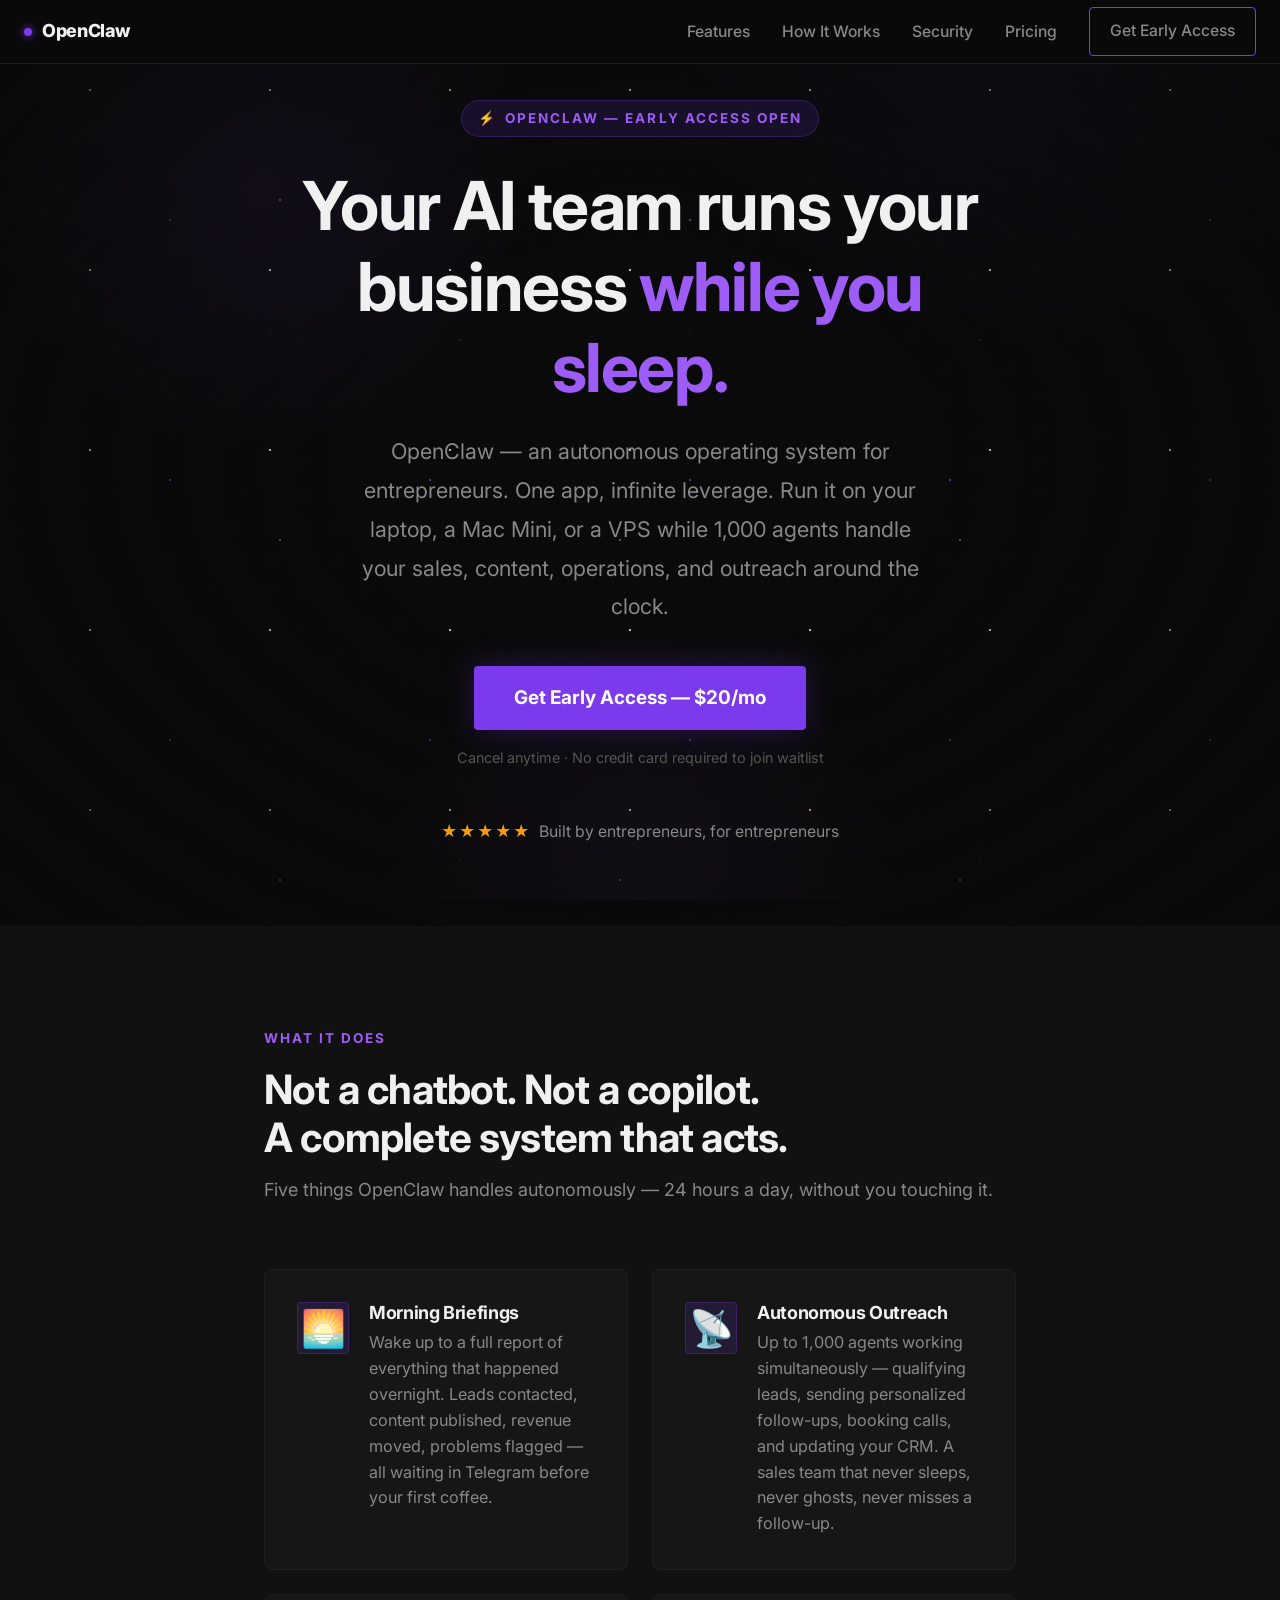
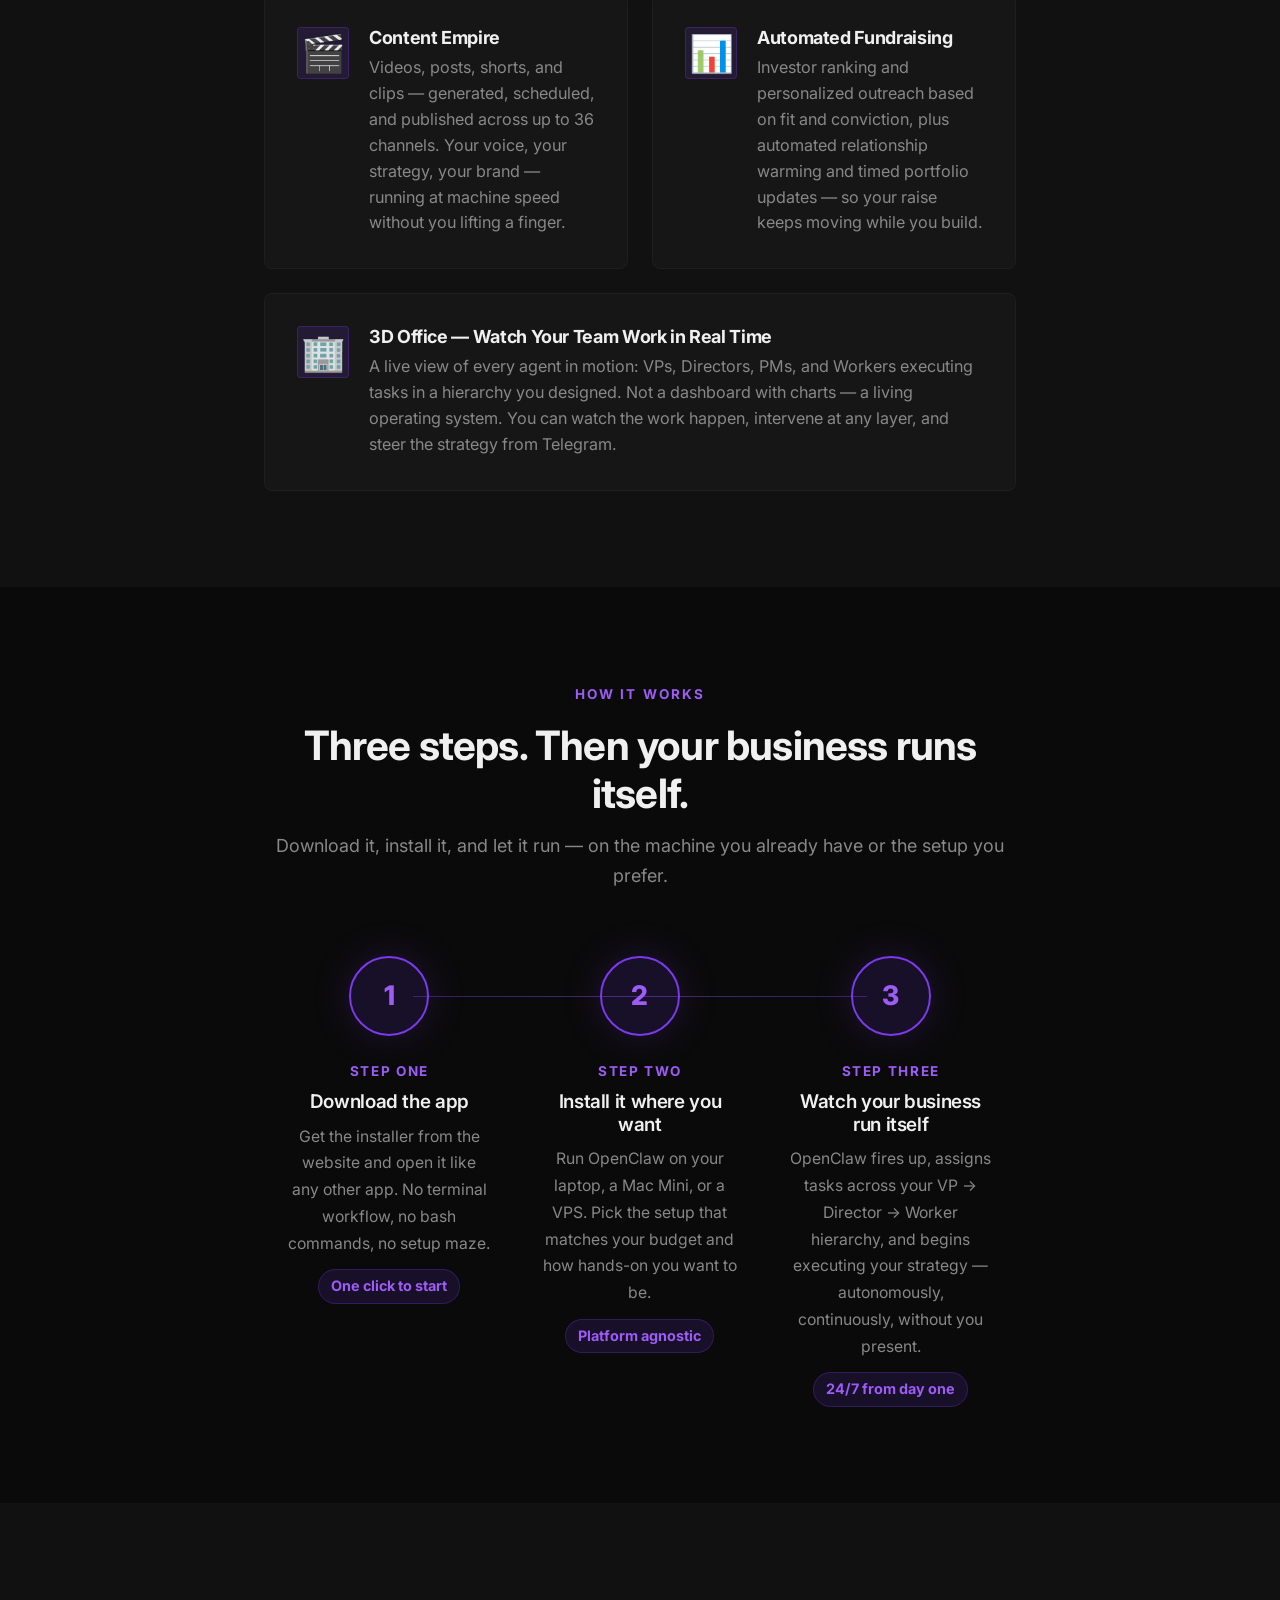
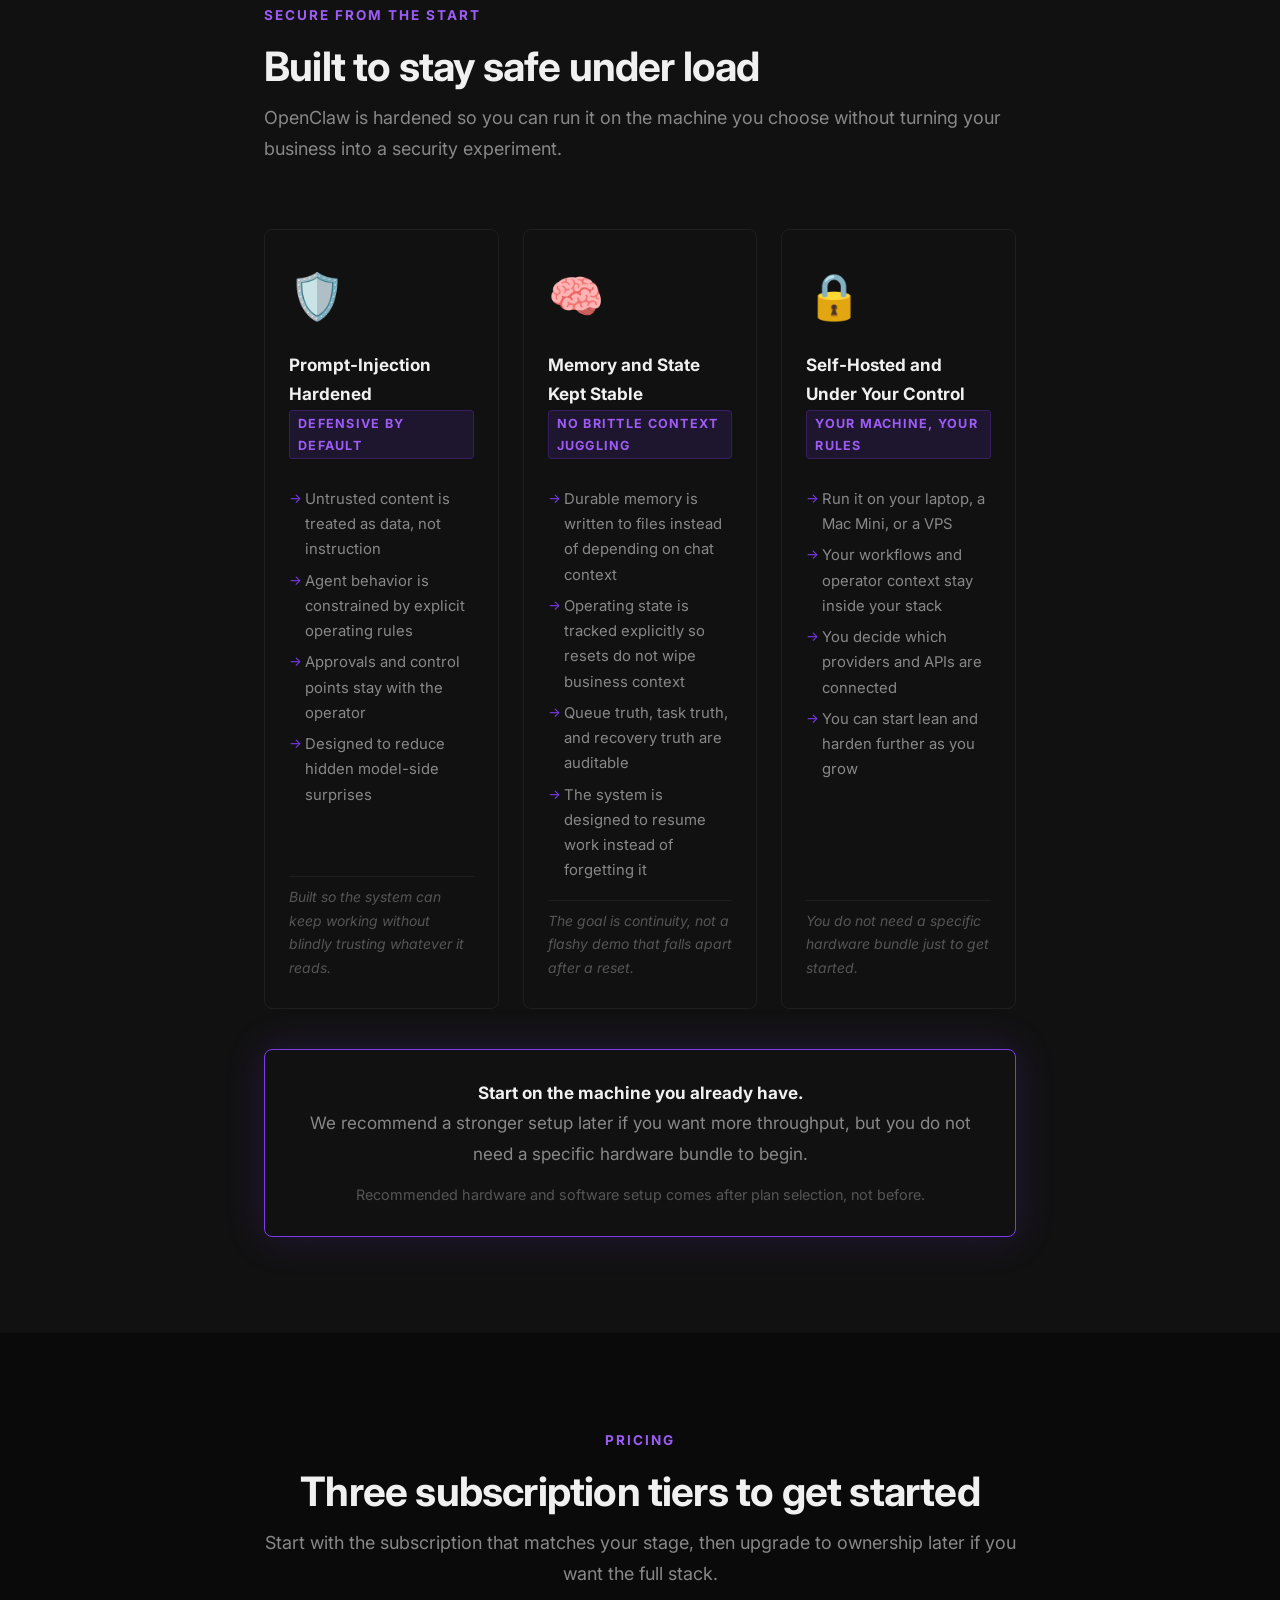
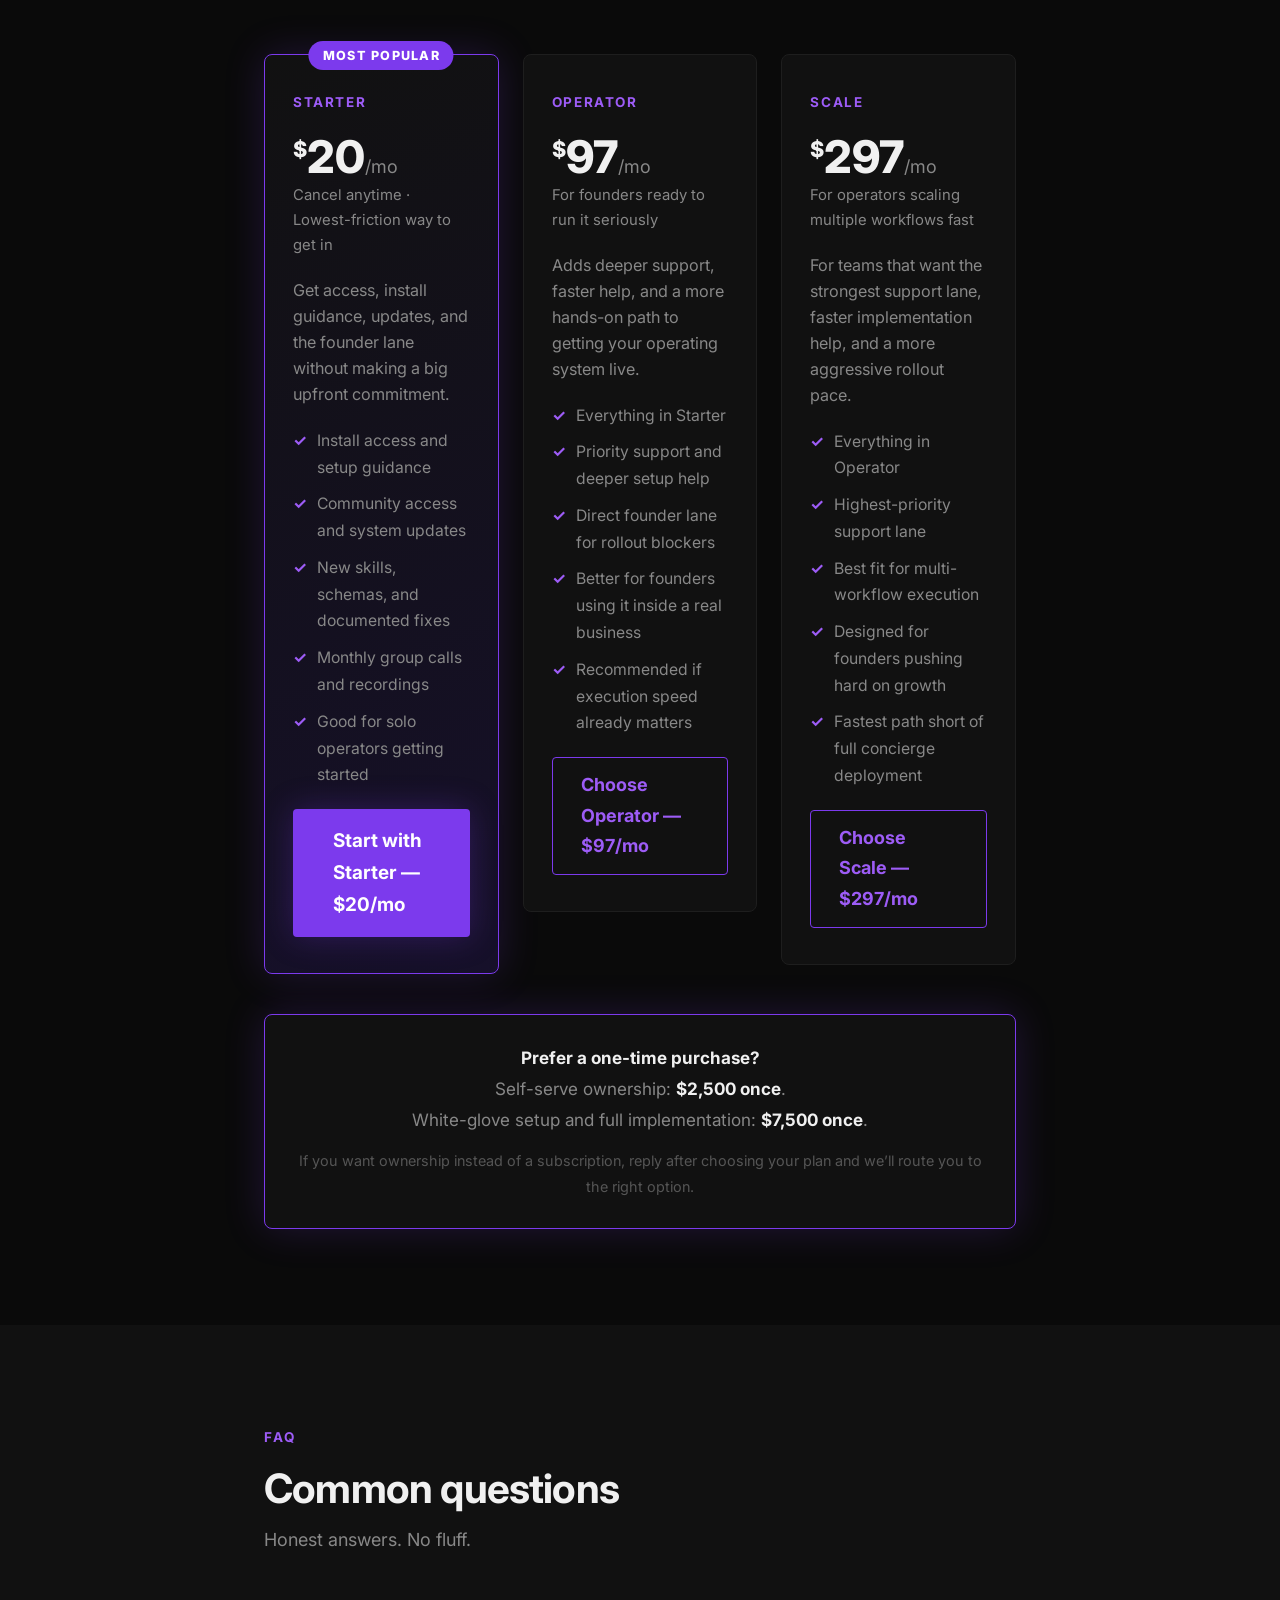
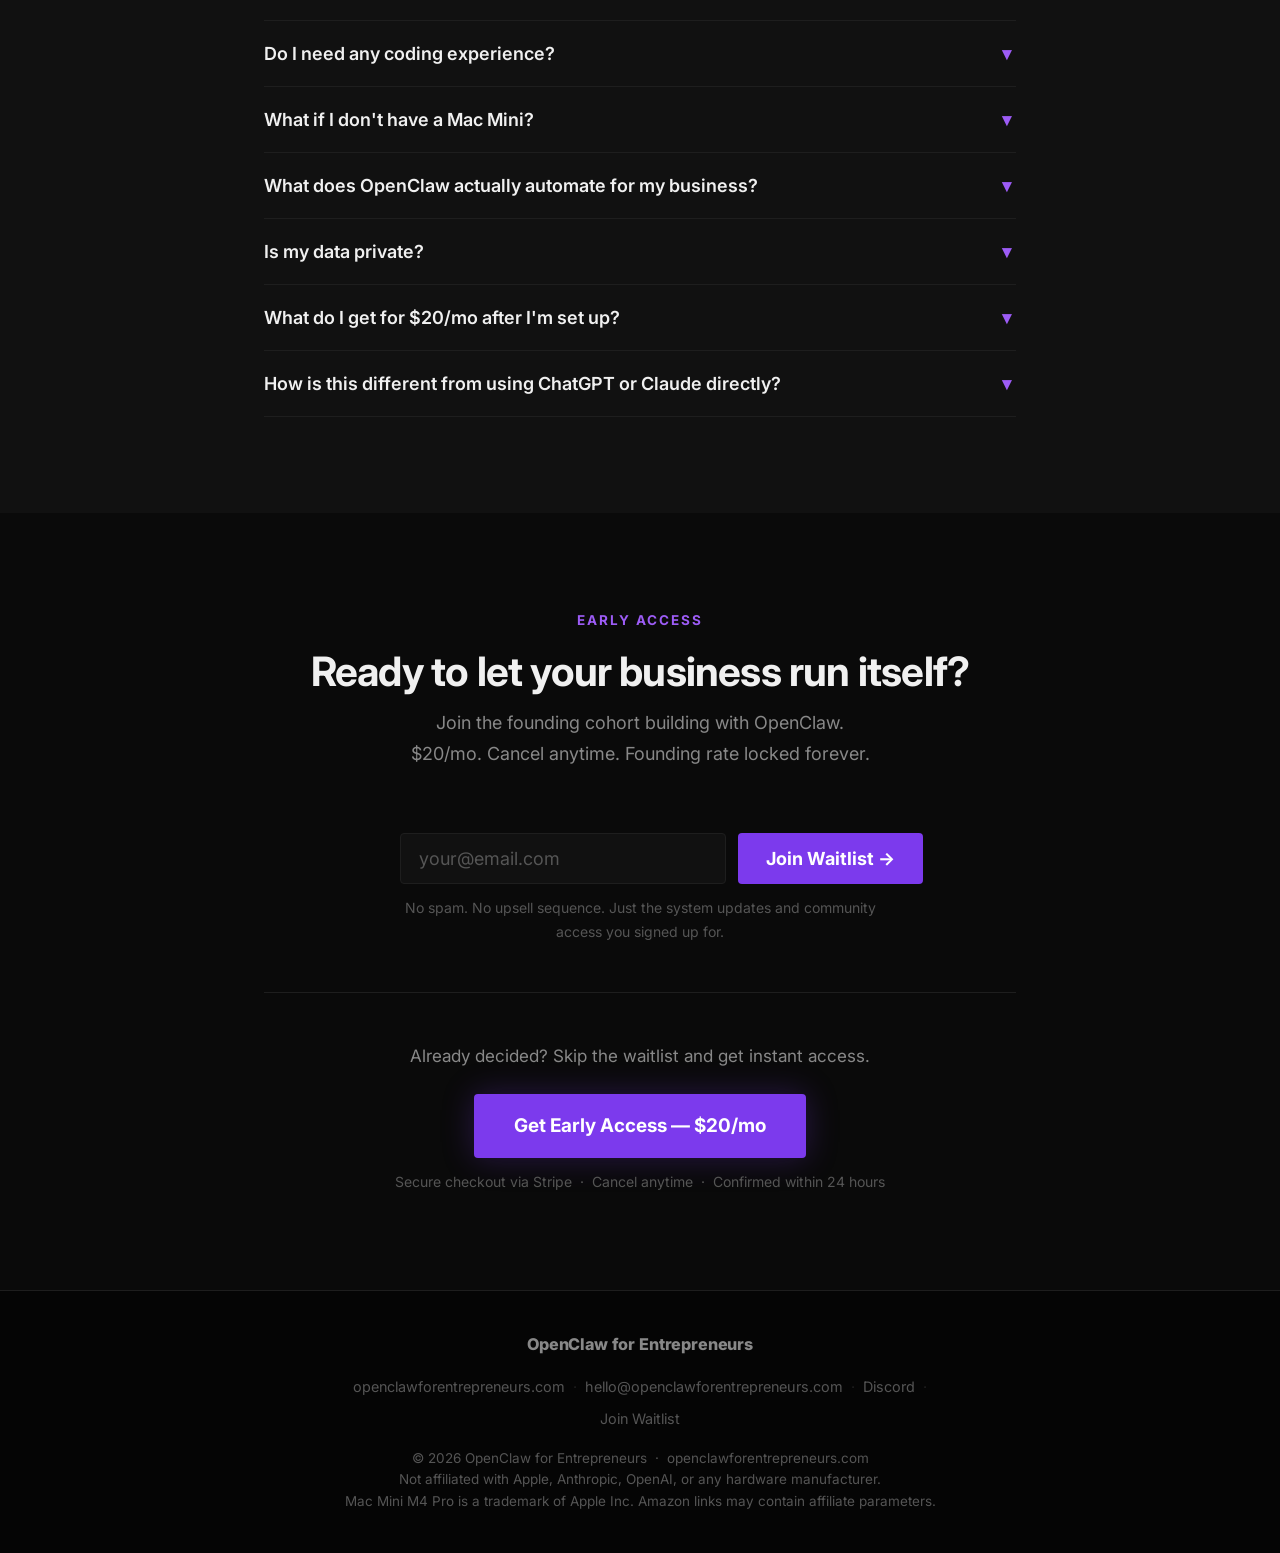
==== index.html @ 12bce3bf "BUILD: replace particle dependency with native starfield backgrounds" ====
<!DOCTYPE html>
<html lang="en">
<head>
  <meta charset="UTF-8" />
  <meta name="viewport" content="width=device-width, initial-scale=1.0" />
  <title>OpenClaw for Entrepreneurs — Your AI Team Runs Your Business While You Sleep</title>

  <!-- SEO -->
  <meta name="description" content="OpenClaw — an autonomous AI operating system for entrepreneurs. One app, infinite leverage. Run it on your laptop, a Mac Mini, or a VPS while your business keeps moving 24/7." />
  <meta name="robots" content="index, follow" />
  <link rel="canonical" href="https://openclawforentrepreneurs.com" />

  <!-- Open Graph -->
  <meta property="og:type"        content="website" />
  <meta property="og:url"         content="https://openclawforentrepreneurs.com" />
  <meta property="og:title"       content="OpenClaw for Entrepreneurs — Your AI Team Runs Your Business While You Sleep" />
  <meta property="og:description" content="OpenClaw — an autonomous AI operating system for entrepreneurs. One app, infinite leverage. Run it on your laptop, a Mac Mini, or a VPS." />
  <meta property="og:image"       content="https://openclawforentrepreneurs.com/og-image.png" />

  <!-- Twitter Card -->
  <meta name="twitter:card"        content="summary_large_image" />
  <meta name="twitter:title"       content="Your AI team runs your business while you sleep." />
  <meta name="twitter:description" content="OpenClaw. One app. 1,000 agents working for you, 24/7 on your laptop, Mac Mini, or VPS." />
  <meta name="twitter:image"       content="https://openclawforentrepreneurs.com/og-image.png" />

  <!-- Google Fonts (only external dependency) -->
  <link rel="preconnect" href="https://fonts.googleapis.com" />
  <link rel="preconnect" href="https://fonts.gstatic.com" crossorigin />
  <link href="https://fonts.googleapis.com/css2?family=Inter:wght@400;500;600;700;800&family=JetBrains+Mono:wght@400;700&display=swap" rel="stylesheet" />

  <!-- Styles -->
  <link rel="stylesheet" href="styles.css" />

  <!-- Favicon (inline SVG as data URI — no file dependency) -->
  <link rel="icon" href="data:image/svg+xml,<svg xmlns='http://www.w3.org/2000/svg' viewBox='0 0 32 32'><rect width='32' height='32' rx='6' fill='%237c3aed'/><text y='24' x='4' font-size='22'>🤖</text></svg>" />
</head>
<body>

<!-- ═══════════════════════════════════════════════════════════
     NAV
════════════════════════════════════════════════════════════ -->
<nav class="nav">
  <div class="nav__logo">
    <span class="nav__logo-dot"></span>
    OpenClaw
  </div>
  <ul class="nav__links">
    <li><a href="#what-it-does">Features</a></li>
    <li><a href="#how-it-works">How It Works</a></li>
    <li><a href="#security">Security</a></li>
    <li><a href="#pricing">Pricing</a></li>
    <li><a href="#waitlist" class="btn btn--secondary btn--sm">Get Early Access</a></li>
  </ul>
</nav>


<!-- ═══════════════════════════════════════════════════════════
     SECTION 1 — HERO
════════════════════════════════════════════════════════════ -->
<section class="hero" id="hero">
  <div class="hero__content">

    <div class="hero__eyebrow">
      <span>⚡</span>
      OpenClaw — Early Access Open
    </div>

    <h1 class="hero__headline">
      Your AI team runs your<br>
      business <span>while you sleep.</span>
    </h1>

    <p class="hero__sub">
      OpenClaw — an autonomous operating system for entrepreneurs.
      One app, infinite leverage. Run it on your laptop, a Mac Mini, or a VPS while
      1,000 agents handle your sales, content, operations, and outreach around the clock.
    </p>

    <div class="hero__cta-group">
      <a href="#waitlist" class="btn btn--primary">
        Get Early Access — $20/mo
      </a>
      <p class="hero__microcopy">Cancel anytime · No credit card required to join waitlist</p>
    </div>

    <div class="hero__social-proof">
      <span class="hero__stars">★★★★★</span>
      <span>Built by entrepreneurs, for entrepreneurs</span>
    </div>

  </div>
</section>


<!-- ═══════════════════════════════════════════════════════════
     SECTION 2 — WHAT IT DOES
════════════════════════════════════════════════════════════ -->
<section class="section section--surface" id="what-it-does">
  <div class="container">
    <span class="section__eyebrow">What It Does</span>
    <h2 class="section__headline">Not a chatbot. Not a copilot.<br>A complete system that acts.</h2>
    <p class="section__sub">Five things OpenClaw handles autonomously — 24 hours a day, without you touching it.</p>

    <div class="features__grid">

      <!-- Card 1 -->
      <div class="feature-card">
        <div class="feature-card__icon">🌅</div>
        <div class="feature-card__body">
          <h3 class="feature-card__title">Morning Briefings</h3>
          <p class="feature-card__desc">
            Wake up to a full report of everything that happened overnight.
            Leads contacted, content published, revenue moved, problems flagged —
            all waiting in Telegram before your first coffee.
          </p>
        </div>
      </div>

      <!-- Card 2 -->
      <div class="feature-card">
        <div class="feature-card__icon">📡</div>
        <div class="feature-card__body">
          <h3 class="feature-card__title">Autonomous Outreach</h3>
          <p class="feature-card__desc">
            Up to 1,000 agents working simultaneously — qualifying leads,
            sending personalized follow-ups, booking calls, and updating your CRM.
            A sales team that never sleeps, never ghosts, never misses a follow-up.
          </p>
        </div>
      </div>

      <!-- Card 3 -->
      <div class="feature-card">
        <div class="feature-card__icon">🎬</div>
        <div class="feature-card__body">
          <h3 class="feature-card__title">Content Empire</h3>
          <p class="feature-card__desc">
            Videos, posts, shorts, and clips — generated, scheduled, and published
            across up to 36 channels. Your voice, your strategy, your brand —
            running at machine speed without you lifting a finger.
          </p>
        </div>
      </div>

      <!-- Card 4 -->
      <div class="feature-card">
        <div class="feature-card__icon">📊</div>
        <div class="feature-card__body">
          <h3 class="feature-card__title">Automated Fundraising</h3>
          <p class="feature-card__desc">
            Investor ranking and personalized outreach based on fit and conviction,
            plus automated relationship warming and timed portfolio updates — so
            your raise keeps moving while you build.
          </p>
        </div>
      </div>

      <!-- Card 5 — wide -->
      <div class="feature-card feature-card--wide">
        <div class="feature-card__icon">🏢</div>
        <div class="feature-card__body">
          <h3 class="feature-card__title">3D Office — Watch Your Team Work in Real Time</h3>
          <p class="feature-card__desc">
            A live view of every agent in motion: VPs, Directors, PMs, and Workers executing tasks
            in a hierarchy you designed. Not a dashboard with charts — a living operating system.
            You can watch the work happen, intervene at any layer, and steer the strategy from Telegram.
          </p>
        </div>
      </div>

    </div>
  </div>
</section>


<!-- ═══════════════════════════════════════════════════════════
     SECTION 3 — HOW IT WORKS
════════════════════════════════════════════════════════════ -->
<section class="section" id="how-it-works">
  <div class="container">
    <span class="section__eyebrow text-center" style="display:block">How It Works</span>
    <h2 class="section__headline text-center">Three steps. Then your business runs itself.</h2>
    <p class="section__sub text-center">Download it, install it, and let it run — on the machine you already have or the setup you prefer.</p>

    <div class="steps">

      <div class="step">
        <div class="step__number">1</div>
        <div class="step__label">Step One</div>
        <h3 class="step__title">Download the app</h3>
        <p class="step__desc">
          Get the installer from the website and open it like any other app.
          No terminal workflow, no bash commands, no setup maze.
        </p>
        <span class="step__price-tag">One click to start</span>
      </div>

      <div class="step">
        <div class="step__number">2</div>
        <div class="step__label">Step Two</div>
        <h3 class="step__title">Install it where you want</h3>
        <p class="step__desc">
          Run OpenClaw on your laptop, a Mac Mini, or a VPS.
          Pick the setup that matches your budget and how hands-on you want to be.
        </p>
        <span class="step__price-tag">Platform agnostic</span>
      </div>

      <div class="step">
        <div class="step__number">3</div>
        <div class="step__label">Step Three</div>
        <h3 class="step__title">Watch your business run itself</h3>
        <p class="step__desc">
          OpenClaw fires up, assigns tasks across your VP → Director → Worker
          hierarchy, and begins executing your strategy — autonomously, continuously,
          without you present.
        </p>
        <span class="step__price-tag">24/7 from day one</span>
      </div>

    </div>
  </div>
</section>


<!-- ═══════════════════════════════════════════════════════════
     SECTION 4 — SECURITY
════════════════════════════════════════════════════════════ -->
<section class="section section--surface" id="security">
  <div class="container">
    <span class="section__eyebrow">Secure from the Start</span>
    <h2 class="section__headline">Built to stay safe under load</h2>
    <p class="section__sub">
      OpenClaw is hardened so you can run it on the machine you choose without turning your business into a security experiment.
    </p>

    <div class="hardware__grid">

      <div class="hardware-card">
        <div class="hardware-card__icon">🛡️</div>
        <div>
          <div class="hardware-card__name">Prompt-Injection Hardened</div>
          <div class="hardware-card__badge">Defensive by default</div>
        </div>
        <ul class="hardware-card__specs">
          <li>Untrusted content is treated as data, not instruction</li>
          <li>Agent behavior is constrained by explicit operating rules</li>
          <li>Approvals and control points stay with the operator</li>
          <li>Designed to reduce hidden model-side surprises</li>
        </ul>
        <p class="hardware-card__note">
          Built so the system can keep working without blindly trusting whatever it reads.
        </p>
      </div>

      <div class="hardware-card">
        <div class="hardware-card__icon">🧠</div>
        <div>
          <div class="hardware-card__name">Memory and State Kept Stable</div>
          <div class="hardware-card__badge">No brittle context juggling</div>
        </div>
        <ul class="hardware-card__specs">
          <li>Durable memory is written to files instead of depending on chat context</li>
          <li>Operating state is tracked explicitly so resets do not wipe business context</li>
          <li>Queue truth, task truth, and recovery truth are auditable</li>
          <li>The system is designed to resume work instead of forgetting it</li>
        </ul>
        <p class="hardware-card__note">
          The goal is continuity, not a flashy demo that falls apart after a reset.
        </p>
      </div>

      <div class="hardware-card">
        <div class="hardware-card__icon">🔒</div>
        <div>
          <div class="hardware-card__name">Self-Hosted and Under Your Control</div>
          <div class="hardware-card__badge">Your machine, your rules</div>
        </div>
        <ul class="hardware-card__specs">
          <li>Run it on your laptop, a Mac Mini, or a VPS</li>
          <li>Your workflows and operator context stay inside your stack</li>
          <li>You decide which providers and APIs are connected</li>
          <li>You can start lean and harden further as you grow</li>
        </ul>
        <p class="hardware-card__note">
          You do not need a specific hardware bundle just to get started.
        </p>
      </div>

    </div>

    <div class="callout-box">
      <p>
        <strong>Start on the machine you already have.</strong><br>
        We recommend a stronger setup later if you want more throughput, but you do not need a specific hardware bundle to begin.
      </p>
      <p class="note">Recommended hardware and software setup comes after plan selection, not before.</p>
    </div>

  </div>
</section>


<!-- ═══════════════════════════════════════════════════════════
     SECTION 5 — PRICING
════════════════════════════════════════════════════════════ -->
<section class="section" id="pricing">
  <div class="container">
    <span class="section__eyebrow text-center" style="display:block">Pricing</span>
    <h2 class="section__headline text-center">Three subscription tiers to get started</h2>
    <p class="section__sub text-center">
      Start with the subscription that matches your stage, then upgrade to ownership later if you want the full stack.
    </p>

    <div class="pricing__grid">

      <!-- Tier 1: Starter -->
      <div class="pricing-card pricing-card--featured">
        <div class="pricing-card__badge">Most Popular</div>
        <div class="pricing-card__tier">Starter</div>
        <div class="pricing-card__price-block">
          <div class="pricing-card__price"><sup>$</sup>20<span style="font-size:1rem;font-weight:400;color:var(--muted)">/mo</span></div>
          <p class="pricing-card__price-note">Cancel anytime · Lowest-friction way to get in</p>
        </div>
        <p class="pricing-card__desc">
          Get access, install guidance, updates, and the founder lane without making a big upfront commitment.
        </p>
        <ul class="pricing-card__features">
          <li>Install access and setup guidance</li>
          <li>Community access and system updates</li>
          <li>New skills, schemas, and documented fixes</li>
          <li>Monthly group calls and recordings</li>
          <li>Good for solo operators getting started</li>
        </ul>
        <a href="setup.html?plan=early-adopter" class="btn btn--primary">Start with Starter — $20/mo</a>
      </div>

      <!-- Tier 2: Operator -->
      <div class="pricing-card">
        <div class="pricing-card__tier">Operator</div>
        <div class="pricing-card__price-block">
          <div class="pricing-card__price"><sup>$</sup>97<span style="font-size:1rem;font-weight:400;color:var(--muted)">/mo</span></div>
          <p class="pricing-card__price-note">For founders ready to run it seriously</p>
        </div>
        <p class="pricing-card__desc">
          Adds deeper support, faster help, and a more hands-on path to getting your operating system live.
        </p>
        <ul class="pricing-card__features">
          <li>Everything in Starter</li>
          <li>Priority support and deeper setup help</li>
          <li>Direct founder lane for rollout blockers</li>
          <li>Better for founders using it inside a real business</li>
          <li>Recommended if execution speed already matters</li>
        </ul>
        <a href="setup.html?plan=operator" class="btn btn--secondary">Choose Operator — $97/mo</a>
      </div>

      <!-- Tier 3: Scale -->
      <div class="pricing-card">
        <div class="pricing-card__tier">Scale</div>
        <div class="pricing-card__price-block">
          <div class="pricing-card__price"><sup>$</sup>297<span style="font-size:1rem;font-weight:400;color:var(--muted)">/mo</span></div>
          <p class="pricing-card__price-note">For operators scaling multiple workflows fast</p>
        </div>
        <p class="pricing-card__desc">
          For teams that want the strongest support lane, faster implementation help, and a more aggressive rollout pace.
        </p>
        <ul class="pricing-card__features">
          <li>Everything in Operator</li>
          <li>Highest-priority support lane</li>
          <li>Best fit for multi-workflow execution</li>
          <li>Designed for founders pushing hard on growth</li>
          <li>Fastest path short of full concierge deployment</li>
        </ul>
        <a href="setup.html?plan=scale" class="btn btn--secondary">Choose Scale — $297/mo</a>
      </div>

    </div>

    <div class="callout-box" style="margin-top:40px;">
      <p>
        <strong>Prefer a one-time purchase?</strong><br>
        Self-serve ownership: <strong>$2,500 once</strong>.<br>
        White-glove setup and full implementation: <strong>$7,500 once</strong>.
      </p>
      <p class="note">If you want ownership instead of a subscription, reply after choosing your plan and we’ll route you to the right option.</p>
    </div>

  </div>
</section>


<!-- ═══════════════════════════════════════════════════════════
     SECTION 6 — FAQ
════════════════════════════════════════════════════════════ -->
<section class="section section--surface" id="faq">
  <div class="container">
    <span class="section__eyebrow">FAQ</span>
    <h2 class="section__headline">Common questions</h2>
    <p class="section__sub">Honest answers. No fluff.</p>

    <div class="faq__list">

      <div class="faq__item">
        <button class="faq__question" aria-expanded="false">
          Do I need any coding experience?
          <span class="faq__chevron">▾</span>
        </button>
        <div class="faq__answer" role="region">
          <div class="faq__answer-inner">
            No. If you can install an app and follow a guided setup, you can run OpenClaw.
            Most operators can get it live without a heavy technical workflow.
          </div>
        </div>
      </div>

      <div class="faq__item">
        <button class="faq__question" aria-expanded="false">
          What if I don't have a Mac Mini?
          <span class="faq__chevron">▾</span>
        </button>
        <div class="faq__answer" role="region">
          <div class="faq__answer-inner">
            You do not need a Mac Mini to get started. OpenClaw can run on your laptop,
            on a Mac Mini, or on a VPS depending on the setup you want. If you want higher
            throughput later, we’ll recommend the right setup after you pick your plan.
          </div>
        </div>
      </div>

      <div class="faq__item">
        <button class="faq__question" aria-expanded="false">
          What does OpenClaw actually automate for my business?
          <span class="faq__chevron">▾</span>
        </button>
        <div class="faq__answer" role="region">
          <div class="faq__answer-inner">
            Out of the box: lead qualification, follow-up sequences, content publishing, social media,
            investor outreach, and operations monitoring. The system is built on skills — modular files
            that define what OpenClaw does. You can add, remove, or customize skills for your specific
            business without touching the core framework.
          </div>
        </div>
      </div>

      <div class="faq__item">
        <button class="faq__question" aria-expanded="false">
          Is my data private?
          <span class="faq__chevron">▾</span>
        </button>
        <div class="faq__answer" role="region">
          <div class="faq__answer-inner">
            Yes. Everything runs locally on your hardware. Your leads, your content, your strategy —
            none of it touches a third-party server (except the API calls you explicitly configure,
            like Claude or OpenAI). The database, the workspace, the models — all on your machine.
            You own the compute. You own the data.
          </div>
        </div>
      </div>

      <div class="faq__item">
        <button class="faq__question" aria-expanded="false">
          What do I get for $20/mo after I'm set up?
          <span class="faq__chevron">▾</span>
        </button>
        <div class="faq__answer" role="region">
          <div class="faq__answer-inner">
            Ongoing membership includes: Discord access, monthly system updates (new skills, schema
            changes, documented fixes), and monthly group calls. You can cancel at any time. The system
            you've already set up continues to run — the membership covers community and updates,
            not the software itself.
          </div>
        </div>
      </div>

      <div class="faq__item">
        <button class="faq__question" aria-expanded="false">
          How is this different from using ChatGPT or Claude directly?
          <span class="faq__chevron">▾</span>
        </button>
        <div class="faq__answer" role="region">
          <div class="faq__answer-inner">
            ChatGPT and Claude are reactive — you prompt them, they answer. OpenClaw is proactive —
            it wakes up on its own, assigns tasks across a VP → Director → Worker hierarchy,
            executes autonomously, and reports back to you. It knows your business, remembers
            everything in files, and acts without you present. It's the difference between a
            consultant you call and an operator you employ.
          </div>
        </div>
      </div>

    </div>
  </div>
</section>


<!-- ═══════════════════════════════════════════════════════════
     SECTION 7 — WAITLIST FORM
════════════════════════════════════════════════════════════ -->
<section class="section" id="waitlist">
  <div class="container">
    <span class="section__eyebrow text-center" style="display:block">Early Access</span>
    <h2 class="section__headline text-center">Ready to let your business run itself?</h2>
    <p class="section__sub text-center">
      Join the founding cohort building with OpenClaw.<br>
      $20/mo. Cancel anytime. Founding rate locked forever.
    </p>

    <div class="waitlist__form-wrap">
      <!--
        DEPLOYMENT NOTE:
        Replace the Formspree action URL below with your own endpoint.
        1. Go to https://formspree.io → create free account → new form
        2. Copy your form endpoint (e.g. https://formspree.io/f/xyzabcde)
        3. Replace "YOUR_FORMSPREE_ID" with your actual form ID

        Alternative: replace the action with a Netlify Forms, Basin, or
        any other form backend. The form will POST name + email as JSON.
      -->
      <form
        class="waitlist__form"
        id="waitlist-form"
        action="https://formspree.io/f/YOUR_FORMSPREE_ID"
        method="POST"
      >
        <input type="hidden" name="_subject" value="New Waitlist Signup — OpenClaw for Entrepreneurs" />
        <input type="hidden" name="_next" value="https://openclawforentrepreneurs.com/#waitlist" />

        <div class="waitlist__input-row">
          <input
            class="waitlist__input"
            type="email"
            name="email"
            placeholder="your@email.com"
            required
            autocomplete="email"
          />
          <button class="waitlist__btn" type="submit">Join Waitlist →</button>
        </div>

        <p class="waitlist__microcopy">
          No spam. No upsell sequence. Just the system updates and community access you signed up for.
        </p>
      </form>

      <div class="waitlist__success" id="waitlist-success">
        ✓ &nbsp; You're on the list. Check your inbox within 24 hours.
      </div>
    </div>

    <!-- Already decided? Direct CTA -->
    <div style="margin-top:48px; text-align:center; border-top:1px solid var(--border); padding-top:48px;">
      <p style="color:var(--muted); margin-bottom:24px; font-size:0.95rem;">
        Already decided? Skip the waitlist and get instant access.
      </p>
      <a
        href="https://buy.stripe.com/PLACEHOLDER_STRIPE_LINK"
        class="btn btn--primary"
        id="checkout"
        target="_blank"
        rel="noopener"
      >
        Get Early Access — $20/mo
      </a>
      <p style="margin-top:12px; font-size:0.78rem; color:var(--muted-2);">
        Secure checkout via Stripe &nbsp;·&nbsp; Cancel anytime &nbsp;·&nbsp; Confirmed within 24 hours
      </p>
    </div>

  </div>
</section>


<!-- ═══════════════════════════════════════════════════════════
     FOOTER
════════════════════════════════════════════════════════════ -->
<footer class="footer">
  <div class="footer__inner">

    <div class="footer__logo">OpenClaw for Entrepreneurs</div>

    <div class="footer__links">
      <a href="https://openclawforentrepreneurs.com">openclawforentrepreneurs.com</a>
      <span class="footer__sep">·</span>
      <a href="mailto:hello@openclawforentrepreneurs.com">hello@openclawforentrepreneurs.com</a>
      <span class="footer__sep">·</span>
      <a href="DISCORD_INVITE_LINK_PLACEHOLDER" target="_blank" rel="noopener">Discord</a>
      <span class="footer__sep">·</span>
      <a href="#waitlist">Join Waitlist</a>
    </div>

    <p class="footer__legal">
      © 2026 OpenClaw for Entrepreneurs &nbsp;·&nbsp; openclawforentrepreneurs.com<br>
      Not affiliated with Apple, Anthropic, OpenAI, or any hardware manufacturer.<br>
      Mac Mini M4 Pro is a trademark of Apple Inc. Amazon links may contain affiliate parameters.
    </p>

  </div>
</footer>


<!-- ═══════════════════════════════════════════════════════════
     BACKGROUND STARFIELD — no external JS dependency, no visible rings
════════════════════════════════════════════════════════════ -->
<style>
  .bg-starfield,
  .bg-starfield::before,
  .bg-starfield::after {
    position: fixed;
    inset: 0;
    pointer-events: none;
    content: '';
  }
  .bg-starfield {
    z-index: -3;
    background:
      radial-gradient(circle at 20% 20%, rgba(124,58,237,0.10), transparent 22%),
      radial-gradient(circle at 80% 0%, rgba(79,70,229,0.08), transparent 26%),
      radial-gradient(circle at 50% 100%, rgba(168,85,247,0.08), transparent 24%),
      #0a0a0a;
  }
  .bg-starfield::before {
    z-index: -2;
    opacity: 0.9;
    background-image:
      radial-gradient(circle, rgba(255,255,255,0.82) 0.8px, transparent 1.2px),
      radial-gradient(circle, rgba(168,85,247,0.55) 0.7px, transparent 1.1px),
      radial-gradient(circle, rgba(255,255,255,0.45) 0.6px, transparent 1px);
    background-size: 180px 180px, 260px 260px, 340px 340px;
    background-position: 0 0, 40px 90px, 110px 30px;
  }
  .bg-starfield::after {
    z-index: -1;
    opacity: 0.35;
    background-image:
      radial-gradient(circle, rgba(124,58,237,0.4) 0.9px, transparent 1.4px),
      radial-gradient(circle, rgba(255,255,255,0.2) 0.7px, transparent 1.1px);
    background-size: 420px 420px, 520px 520px;
    background-position: 60px 120px, 200px 80px;
  }
</style>
<div class="bg-starfield" aria-hidden="true"></div>


<!-- ═══════════════════════════════════════════════════════════
     JAVASCRIPT — FAQ accordion + waitlist form handler
     (Vanilla JS, no libraries, no external scripts)
════════════════════════════════════════════════════════════ -->
<script>
(function () {
  'use strict';

  /* ── FAQ Accordion ─────────────────────────────────────── */
  const faqItems = document.querySelectorAll('.faq__item');

  faqItems.forEach(function (item) {
    const btn = item.querySelector('.faq__question');
    btn.addEventListener('click', function () {
      const isOpen = item.classList.contains('faq__item--open');

      // Close all
      faqItems.forEach(function (i) {
        i.classList.remove('faq__item--open');
        i.querySelector('.faq__question').setAttribute('aria-expanded', 'false');
      });

      // Toggle current
      if (!isOpen) {
        item.classList.add('faq__item--open');
        btn.setAttribute('aria-expanded', 'true');
      }
    });
  });

  /* ── Waitlist Form — Formspree AJAX submission ─────────── */
  const form    = document.getElementById('waitlist-form');
  const success = document.getElementById('waitlist-success');

  if (form) {
    form.addEventListener('submit', async function (e) {
      e.preventDefault();

      const data     = new FormData(form);
      const endpoint = form.getAttribute('action');

      // Bail gracefully if Formspree ID not yet replaced
      if (endpoint.includes('YOUR_FORMSPREE_ID')) {
        // Fallback: save to localStorage so no lead is lost during dev
        const email = data.get('email');
        try {
          const list = JSON.parse(localStorage.getItem('oc_waitlist') || '[]');
          list.push({ email: email, ts: new Date().toISOString() });
          localStorage.setItem('oc_waitlist', JSON.stringify(list));
        } catch (err) { /* ignore storage errors */ }
        form.style.display = 'none';
        success.style.display = 'block';
        return;
      }

      const btn = form.querySelector('.waitlist__btn');
      btn.textContent = 'Joining…';
      btn.disabled    = true;

      try {
        const res = await fetch(endpoint, {
          method:  'POST',
          body:    data,
          headers: { Accept: 'application/json' }
        });

        if (res.ok) {
          form.style.display    = 'none';
          success.style.display = 'block';
        } else {
          btn.textContent = 'Try Again';
          btn.disabled    = false;
        }
      } catch (err) {
        btn.textContent = 'Try Again';
        btn.disabled    = false;
      }
    });
  }

  /* ── Smooth scroll for browsers that need a nudge ──────── */
  document.querySelectorAll('a[href^="#"]').forEach(function (anchor) {
    anchor.addEventListener('click', function (e) {
      const target = document.querySelector(this.getAttribute('href'));
      if (target) {
        e.preventDefault();
        target.scrollIntoView({ behavior: 'smooth', block: 'start' });
      }
    });
  });

  /* ── Nav active state on scroll ─────────────────────────── */
  const sections  = document.querySelectorAll('section[id]');
  const navLinks  = document.querySelectorAll('.nav__links a[href^="#"]');
  const nav       = document.querySelector('.nav');

  function onScroll() {
    // Add shadow to nav on scroll
    if (window.scrollY > 32) {
      nav.style.boxShadow = '0 1px 0 0 #1e1e1e, 0 8px 32px rgba(0,0,0,0.5)';
    } else {
      nav.style.boxShadow = 'none';
    }

    // Highlight active section link
    let current = '';
    sections.forEach(function (section) {
      if (window.scrollY >= section.offsetTop - 120) {
        current = section.getAttribute('id');
      }
    });

    navLinks.forEach(function (link) {
      link.style.color = '';
      if (link.getAttribute('href') === '#' + current) {
        link.style.color = '#f0f0f0';
      }
    });
  }

  window.addEventListener('scroll', onScroll, { passive: true });
  onScroll(); // run once on load

})();
</script>

</body>
</html>
---- styles.css ----
/* ============================================================
   OpenClaw for Entrepreneurs — Landing Page Stylesheet
   Site: openclawforentrepreneurs.com
   Theme: Dark (#0a0a0a), Violet accent (#7c3aed)
   Last updated: 2026-03-24
   ============================================================ */

/* ─── RESET & BASE ─────────────────────────────────────────── */
*, *::before, *::after {
  box-sizing: border-box;
  margin: 0;
  padding: 0;
}

:root {
  --bg:           #0a0a0a;
  --surface:      #111111;
  --surface-2:    #161616;
  --border:       #1e1e1e;
  --border-glow:  #7c3aed44;
  --text:         #f0f0f0;
  --muted:        #888888;
  --muted-2:      #555555;
  --accent:       #7c3aed;
  --accent-light: #9d5cf6;
  --accent-dim:   #7c3aed22;
  --accent-glow:  0 0 40px #7c3aed33;
  --green:        #22c55e;
  --radius-sm:    4px;
  --radius-md:    8px;
  --radius-lg:    16px;
  --max-w:        800px;
  --section-pad:  96px;
}

html {
  scroll-behavior: smooth;
  font-size: 18px;
}

body {
  background-color: var(--bg);
  color: var(--text);
  font-family: 'Inter', -apple-system, BlinkMacSystemFont, 'Segoe UI', sans-serif;
  line-height: 1.7;
  -webkit-font-smoothing: antialiased;
  overflow-x: hidden;
}

/* ─── TYPOGRAPHY ────────────────────────────────────────────── */
h1, h2, h3, h4 {
  font-family: 'Inter', sans-serif;
  font-weight: 700;
  line-height: 1.2;
  letter-spacing: -0.02em;
}

h1 { font-size: clamp(2.2rem, 6vw, 3.75rem); }
h2 { font-size: clamp(1.6rem, 4vw, 2.25rem); }
h3 { font-size: 1.125rem; font-weight: 600; }
p  { color: var(--muted); }

a {
  color: var(--accent-light);
  text-decoration: none;
  transition: color 0.2s;
}
a:hover { color: var(--text); }

code, pre {
  font-family: 'JetBrains Mono', 'Fira Code', 'Courier New', monospace;
  font-size: 0.875rem;
}

/* ─── LAYOUT HELPERS ────────────────────────────────────────── */
.container {
  max-width: var(--max-w);
  margin: 0 auto;
  padding: 0 24px;
}

.section {
  padding: var(--section-pad) 0;
}

.section--surface {
  background-color: var(--surface);
}

.section__eyebrow {
  display: inline-block;
  font-size: 0.75rem;
  font-weight: 700;
  letter-spacing: 0.15em;
  text-transform: uppercase;
  color: var(--accent-light);
  margin-bottom: 16px;
}

.section__headline {
  margin-bottom: 12px;
  color: var(--text);
}

.section__sub {
  font-size: 1rem;
  color: var(--muted);
  margin-bottom: 64px;
}

.text-center { text-align: center; }

/* ─── BUTTONS ───────────────────────────────────────────────── */
.btn {
  display: inline-flex;
  align-items: center;
  gap: 8px;
  font-family: inherit;
  font-size: 1rem;
  font-weight: 700;
  border: none;
  border-radius: var(--radius-sm);
  cursor: pointer;
  transition: all 0.2s ease;
  text-decoration: none;
}

.btn--primary {
  background: var(--accent);
  color: #fff;
  padding: 16px 40px;
  font-size: 1.05rem;
  box-shadow: 0 0 32px #7c3aed44;
}
.btn--primary:hover {
  background: var(--accent-light);
  color: #fff;
  transform: scale(1.02) translateY(-1px);
  box-shadow: 0 0 48px #7c3aed66;
}

.btn--secondary {
  background: transparent;
  color: var(--accent-light);
  border: 1px solid var(--accent);
  padding: 12px 28px;
}
.btn--secondary:hover {
  background: var(--accent-dim);
  color: var(--text);
  border-color: var(--accent-light);
}

.btn--sm {
  padding: 10px 20px;
  font-size: 0.875rem;
}

/* ─── NAV ───────────────────────────────────────────────────── */
.nav {
  position: fixed;
  top: 0;
  left: 0;
  right: 0;
  z-index: 100;
  padding: 0 24px;
  height: 64px;
  display: flex;
  align-items: center;
  justify-content: space-between;
  background: rgba(10, 10, 10, 0.85);
  backdrop-filter: blur(12px);
  -webkit-backdrop-filter: blur(12px);
  border-bottom: 1px solid var(--border);
}

.nav__logo {
  font-weight: 800;
  font-size: 1rem;
  color: var(--text);
  letter-spacing: -0.02em;
  display: flex;
  align-items: center;
  gap: 10px;
}

.nav__logo-dot {
  width: 8px;
  height: 8px;
  border-radius: 50%;
  background: var(--accent);
  box-shadow: 0 0 8px var(--accent);
  animation: pulse-dot 2s ease-in-out infinite;
}

@keyframes pulse-dot {
  0%, 100% { opacity: 1; box-shadow: 0 0 8px var(--accent); }
  50%       { opacity: 0.6; box-shadow: 0 0 16px var(--accent); }
}

.nav__links {
  display: flex;
  align-items: center;
  gap: 32px;
  list-style: none;
}

.nav__links a {
  font-size: 0.875rem;
  font-weight: 500;
  color: var(--muted);
  transition: color 0.2s;
}
.nav__links a:hover { color: var(--text); }

/* ─── HERO ──────────────────────────────────────────────────── */
.hero {
  position: relative;
  min-height: 100vh;
  display: flex;
  align-items: center;
  justify-content: center;
  text-align: center;
  padding: 100px 24px 80px;
  overflow: hidden;
}

/* Dot-grid background — CSS only, no JS */
.hero::before {
  content: '';
  position: absolute;
  inset: 0;
  background-image: radial-gradient(circle, #7c3aed18 1px, transparent 1px);
  background-size: 32px 32px;
  z-index: 0;
  animation: grid-drift 40s linear infinite;
}

@keyframes grid-drift {
  0%   { background-position: 0 0; }
  100% { background-position: 32px 32px; }
}

/* Radial fade over the grid so edges dissolve */
.hero::after {
  content: '';
  position: absolute;
  inset: 0;
  background: radial-gradient(ellipse 80% 80% at 50% 50%, transparent 30%, var(--bg) 100%);
  z-index: 1;
}

.hero__content {
  position: relative;
  z-index: 2;
  max-width: 720px;
  margin: 0 auto;
}

.hero__eyebrow {
  display: inline-flex;
  align-items: center;
  gap: 8px;
  font-size: 0.75rem;
  font-weight: 700;
  letter-spacing: 0.15em;
  text-transform: uppercase;
  color: var(--accent-light);
  margin-bottom: 28px;
  padding: 6px 16px;
  border: 1px solid var(--border-glow);
  border-radius: 100px;
  background: var(--accent-dim);
}

.hero__headline {
  margin-bottom: 24px;
  color: var(--text);
}

.hero__headline span {
  color: var(--accent-light);
  position: relative;
}

.hero__sub {
  font-size: clamp(1rem, 2vw, 1.2rem);
  color: var(--muted);
  max-width: 560px;
  margin: 0 auto 40px;
  line-height: 1.8;
}

.hero__cta-group {
  display: flex;
  flex-direction: column;
  align-items: center;
  gap: 16px;
}

.hero__microcopy {
  font-size: 0.8rem;
  color: var(--muted-2);
}

.hero__social-proof {
  margin-top: 48px;
  display: flex;
  align-items: center;
  justify-content: center;
  gap: 8px;
  font-size: 0.875rem;
  color: var(--muted);
}

.hero__stars { color: #f59e0b; letter-spacing: 2px; }

/* ─── WHAT IT DOES — 5 FEATURE CARDS ───────────────────────── */
.features__grid {
  display: grid;
  grid-template-columns: repeat(auto-fit, minmax(340px, 1fr));
  gap: 24px;
}

.feature-card {
  background: var(--surface-2);
  border: 1px solid var(--border);
  border-radius: var(--radius-md);
  padding: 32px;
  display: flex;
  gap: 20px;
  align-items: flex-start;
  transition: border-color 0.2s, box-shadow 0.2s, transform 0.2s;
}

.feature-card:hover {
  border-color: var(--accent);
  box-shadow: var(--accent-glow);
  transform: translateY(-2px);
}

.feature-card__icon {
  font-size: 2rem;
  line-height: 1;
  flex-shrink: 0;
  width: 52px;
  height: 52px;
  display: flex;
  align-items: center;
  justify-content: center;
  background: var(--accent-dim);
  border-radius: var(--radius-sm);
  border: 1px solid var(--border-glow);
}

.feature-card__body {}
.feature-card__title {
  color: var(--text);
  font-size: 1rem;
  font-weight: 700;
  margin-bottom: 6px;
}
.feature-card__desc {
  font-size: 0.9rem;
  color: var(--muted);
  line-height: 1.6;
  margin: 0;
}

/* Wide card: spans 2 columns on desktop */
.feature-card--wide {
  grid-column: 1 / -1;
}

/* ─── HOW IT WORKS — 3-STEP ─────────────────────────────────── */
.steps {
  display: grid;
  grid-template-columns: repeat(3, 1fr);
  gap: 0;
  position: relative;
}

/* Connector line between steps */
.steps::before {
  content: '';
  position: absolute;
  top: 40px;
  left: calc(16.66% + 24px);
  right: calc(16.66% + 24px);
  height: 1px;
  background: linear-gradient(90deg, var(--accent), var(--accent-light), var(--accent));
  opacity: 0.4;
  z-index: 0;
}

.step {
  text-align: center;
  padding: 0 24px;
  position: relative;
  z-index: 1;
}

.step__number {
  width: 80px;
  height: 80px;
  border-radius: 50%;
  background: var(--accent-dim);
  border: 2px solid var(--accent);
  display: flex;
  align-items: center;
  justify-content: center;
  font-size: 1.5rem;
  font-weight: 800;
  color: var(--accent-light);
  margin: 0 auto 24px;
  box-shadow: var(--accent-glow);
  transition: all 0.2s;
}

.step:hover .step__number {
  background: var(--accent);
  color: #fff;
  box-shadow: 0 0 48px #7c3aed66;
  transform: scale(1.06);
}

.step__label {
  font-size: 0.75rem;
  font-weight: 700;
  letter-spacing: 0.12em;
  text-transform: uppercase;
  color: var(--accent-light);
  margin-bottom: 8px;
}

.step__title {
  color: var(--text);
  font-size: 1.05rem;
  margin-bottom: 10px;
}

.step__desc {
  font-size: 0.875rem;
  color: var(--muted);
  line-height: 1.7;
  margin: 0;
}

.step__price-tag {
  display: inline-block;
  margin-top: 12px;
  padding: 4px 12px;
  background: var(--accent-dim);
  border: 1px solid var(--border-glow);
  border-radius: 100px;
  font-size: 0.8rem;
  font-weight: 700;
  color: var(--accent-light);
}

/* ─── HARDWARE ──────────────────────────────────────────────── */
.hardware__grid {
  display: grid;
  grid-template-columns: repeat(3, 1fr);
  gap: 24px;
  margin-bottom: 40px;
}

.hardware-card {
  background: var(--surface);
  border: 1px solid var(--border);
  border-radius: var(--radius-md);
  padding: 28px 24px;
  display: flex;
  flex-direction: column;
  gap: 16px;
  transition: border-color 0.2s, box-shadow 0.2s;
}

.hardware-card:hover {
  border-color: var(--accent);
  box-shadow: var(--accent-glow);
}

.hardware-card__icon {
  font-size: 2.5rem;
}

.hardware-card__name {
  color: var(--text);
  font-size: 0.95rem;
  font-weight: 700;
  margin-bottom: 2px;
}

.hardware-card__badge {
  display: inline-block;
  font-size: 0.7rem;
  font-weight: 700;
  letter-spacing: 0.1em;
  text-transform: uppercase;
  color: var(--accent-light);
  background: var(--accent-dim);
  border: 1px solid var(--border-glow);
  border-radius: 4px;
  padding: 2px 8px;
  margin-bottom: 12px;
}

.hardware-card__specs {
  list-style: none;
  display: flex;
  flex-direction: column;
  gap: 6px;
  flex: 1;
}

.hardware-card__specs li {
  font-size: 0.825rem;
  color: var(--muted);
  padding-left: 16px;
  position: relative;
}
.hardware-card__specs li::before {
  content: '→';
  position: absolute;
  left: 0;
  color: var(--accent);
  font-size: 0.75rem;
}

.hardware-card__note {
  font-size: 0.775rem;
  color: var(--muted-2);
  font-style: italic;
  margin: 0;
  padding-top: 8px;
  border-top: 1px solid var(--border);
}

.hardware-card__price {
  font-size: 1.25rem;
  font-weight: 800;
  color: var(--text);
}
.hardware-card__price span {
  font-size: 0.8rem;
  font-weight: 400;
  color: var(--muted);
}

.hardware-card__link {
  display: inline-flex;
  align-items: center;
  gap: 6px;
  font-size: 0.8rem;
  font-weight: 700;
  color: var(--accent-light);
  padding: 8px 0;
  border-top: 1px solid var(--border);
  transition: color 0.2s;
  text-decoration: none;
}
.hardware-card__link:hover { color: var(--text); }
.hardware-card__link::after { content: ' →'; }

.callout-box {
  background: var(--surface);
  border: 1px solid var(--accent);
  border-radius: var(--radius-md);
  padding: 28px 32px;
  text-align: center;
  box-shadow: var(--accent-glow);
}
.callout-box p {
  font-size: 0.95rem;
  color: var(--muted);
  margin: 0;
  line-height: 1.8;
}
.callout-box strong { color: var(--text); }
.callout-box .note {
  font-size: 0.8rem;
  color: var(--muted-2);
  margin-top: 12px;
}

/* ─── PRICING ───────────────────────────────────────────────── */
.pricing__grid {
  display: grid;
  grid-template-columns: repeat(3, 1fr);
  gap: 24px;
  align-items: start;
}

.pricing-card {
  background: var(--surface);
  border: 1px solid var(--border);
  border-radius: var(--radius-md);
  padding: 36px 28px;
  display: flex;
  flex-direction: column;
  gap: 20px;
  position: relative;
  transition: border-color 0.2s, box-shadow 0.2s;
}

.pricing-card:hover {
  border-color: var(--accent);
  box-shadow: var(--accent-glow);
}

.pricing-card--featured {
  border-color: var(--accent);
  box-shadow: var(--accent-glow);
  background: linear-gradient(160deg, #111111 0%, #16102a 100%);
}

.pricing-card__badge {
  position: absolute;
  top: -14px;
  left: 50%;
  transform: translateX(-50%);
  background: var(--accent);
  color: #fff;
  font-size: 0.7rem;
  font-weight: 800;
  letter-spacing: 0.1em;
  text-transform: uppercase;
  padding: 4px 14px;
  border-radius: 100px;
  white-space: nowrap;
}

.pricing-card__tier {
  font-size: 0.75rem;
  font-weight: 700;
  letter-spacing: 0.12em;
  text-transform: uppercase;
  color: var(--accent-light);
}

.pricing-card__price-block {}
.pricing-card__price {
  font-size: 2.5rem;
  font-weight: 800;
  color: var(--text);
  line-height: 1;
}
.pricing-card__price sup { font-size: 1.2rem; vertical-align: super; }
.pricing-card__price-note {
  font-size: 0.825rem;
  color: var(--muted);
  margin-top: 4px;
  margin-bottom: 0;
}

.pricing-card__desc {
  font-size: 0.9rem;
  color: var(--muted);
  line-height: 1.6;
  margin: 0;
}

.pricing-card__features {
  list-style: none;
  display: flex;
  flex-direction: column;
  gap: 10px;
  flex: 1;
}

.pricing-card__features li {
  font-size: 0.875rem;
  color: var(--muted);
  display: flex;
  align-items: flex-start;
  gap: 10px;
}

.pricing-card__features li::before {
  content: '✓';
  color: var(--accent-light);
  font-weight: 700;
  flex-shrink: 0;
}

.pricing-card .btn {
  width: 100%;
  justify-content: center;
  margin-top: auto;
}

/* ─── WAITLIST FORM ─────────────────────────────────────────── */
.waitlist__form-wrap {
  max-width: 480px;
  margin: 0 auto;
}

.waitlist__form {
  display: flex;
  flex-direction: column;
  gap: 12px;
}

.waitlist__input-row {
  display: flex;
  gap: 12px;
}

.waitlist__input {
  flex: 1;
  background: var(--surface);
  border: 1px solid var(--border);
  border-radius: var(--radius-sm);
  padding: 14px 18px;
  font-family: inherit;
  font-size: 1rem;
  color: var(--text);
  outline: none;
  transition: border-color 0.2s, box-shadow 0.2s;
}
.waitlist__input::placeholder { color: var(--muted-2); }
.waitlist__input:focus {
  border-color: var(--accent);
  box-shadow: 0 0 0 3px #7c3aed22;
}

.waitlist__btn {
  background: var(--accent);
  color: #fff;
  border: none;
  border-radius: var(--radius-sm);
  padding: 14px 28px;
  font-family: inherit;
  font-size: 1rem;
  font-weight: 700;
  cursor: pointer;
  transition: all 0.2s;
  white-space: nowrap;
}
.waitlist__btn:hover {
  background: var(--accent-light);
  transform: translateY(-1px);
  box-shadow: 0 0 32px #7c3aed44;
}

.waitlist__microcopy {
  font-size: 0.78rem;
  color: var(--muted-2);
  text-align: center;
  margin: 0;
}

.waitlist__success {
  display: none;
  text-align: center;
  padding: 20px;
  background: #0d2d1a;
  border: 1px solid var(--green);
  border-radius: var(--radius-md);
  color: var(--green);
  font-weight: 600;
  font-size: 0.95rem;
}

/* ─── FAQ ───────────────────────────────────────────────────── */
.faq__list {
  display: flex;
  flex-direction: column;
  gap: 0;
}

.faq__item {
  border-bottom: 1px solid var(--border);
}
.faq__item:first-child { border-top: 1px solid var(--border); }

.faq__question {
  width: 100%;
  background: none;
  border: none;
  text-align: left;
  padding: 22px 0;
  cursor: pointer;
  display: flex;
  align-items: center;
  justify-content: space-between;
  gap: 16px;
  font-family: inherit;
  font-size: 1rem;
  font-weight: 600;
  color: var(--text);
  transition: color 0.2s;
}
.faq__question:hover { color: var(--accent-light); }

.faq__chevron {
  flex-shrink: 0;
  width: 20px;
  height: 20px;
  display: flex;
  align-items: center;
  justify-content: center;
  color: var(--accent-light);
  transition: transform 0.25s ease;
  font-size: 1rem;
}

.faq__item--open .faq__chevron { transform: rotate(180deg); }
.faq__item--open .faq__question { color: var(--accent-light); }

.faq__answer {
  max-height: 0;
  overflow: hidden;
  transition: max-height 0.3s ease;
}
.faq__item--open .faq__answer { max-height: 400px; }

.faq__answer-inner {
  padding: 0 0 22px;
  font-size: 0.9375rem;
  color: var(--muted);
  line-height: 1.75;
}

/* ─── FINAL CTA / CHECKOUT ──────────────────────────────────── */
.cta-section {
  text-align: center;
  padding: var(--section-pad) 24px;
  background: radial-gradient(ellipse 70% 60% at 50% 0%, #7c3aed14 0%, transparent 70%);
  border-top: 1px solid var(--border);
}

.cta-section h2 {
  margin-bottom: 16px;
}

.cta-section .section__sub {
  max-width: 460px;
  margin: 0 auto 40px;
}

.cta__trust {
  margin-top: 16px;
  font-size: 0.8rem;
  color: var(--muted-2);
}

.cta__contact {
  margin-top: 24px;
  font-size: 0.8rem;
  color: var(--muted-2);
}
.cta__contact a { color: var(--muted); }

/* ─── FOOTER ────────────────────────────────────────────────── */
.footer {
  background: #050505;
  border-top: 1px solid var(--border);
  padding: 40px 24px;
  text-align: center;
}

.footer__inner {
  max-width: 600px;
  margin: 0 auto;
  display: flex;
  flex-direction: column;
  gap: 16px;
}

.footer__logo {
  font-weight: 800;
  font-size: 0.9rem;
  color: var(--muted);
  letter-spacing: -0.01em;
}

.footer__links {
  display: flex;
  align-items: center;
  justify-content: center;
  gap: 8px;
  flex-wrap: wrap;
  font-size: 0.8rem;
  color: var(--muted-2);
}
.footer__links a { color: var(--muted-2); }
.footer__links a:hover { color: var(--muted); }
.footer__sep { color: var(--border); }

.footer__legal {
  font-size: 0.75rem;
  color: var(--muted-2);
  line-height: 1.6;
  margin: 0;
}

/* ─── NAV MOBILE HIDE ───────────────────────────────────────── */
@media (max-width: 640px) {
  .nav__links { display: none; }

  .hero { padding: 90px 20px 60px; }

  .steps {
    grid-template-columns: 1fr;
    gap: 40px;
  }
  .steps::before { display: none; }

  .hardware__grid {
    grid-template-columns: 1fr;
  }

  .pricing__grid {
    grid-template-columns: 1fr;
  }

  .features__grid {
    grid-template-columns: 1fr;
  }

  .waitlist__input-row {
    flex-direction: column;
  }

  .waitlist__btn {
    width: 100%;
    padding: 16px;
  }
}

@media (max-width: 900px) {
  .hardware__grid {
    grid-template-columns: 1fr;
  }

  .pricing__grid {
    grid-template-columns: 1fr;
    max-width: 420px;
    margin: 0 auto;
  }

  .steps {
    grid-template-columns: 1fr;
    gap: 48px;
  }
  .steps::before { display: none; }
}

/* ─── SCROLLBAR ─────────────────────────────────────────────── */
::-webkit-scrollbar { width: 6px; }
::-webkit-scrollbar-track { background: var(--bg); }
::-webkit-scrollbar-thumb { background: #333; border-radius: 3px; }
::-webkit-scrollbar-thumb:hover { background: var(--accent); }

/* ─── SELECTION ─────────────────────────────────────────────── */
::selection {
  background: #7c3aed55;
  color: #fff;
}
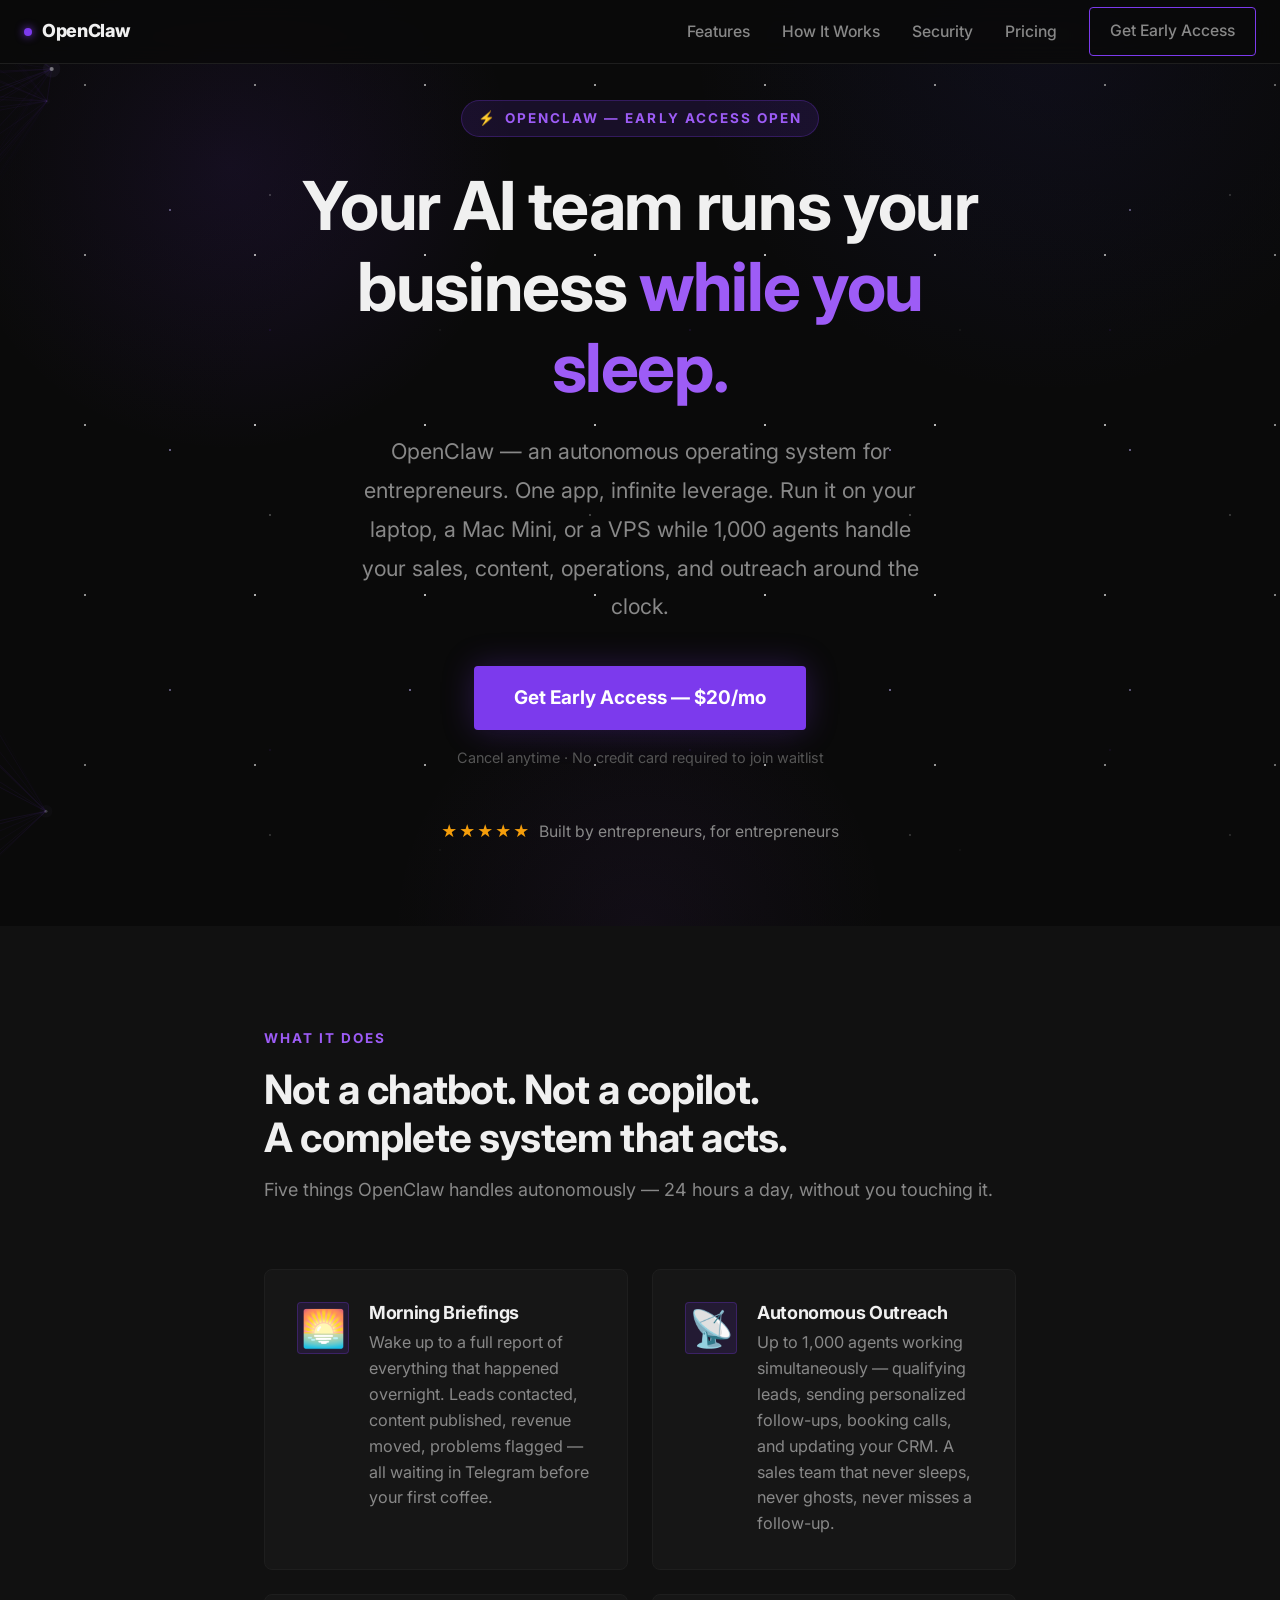
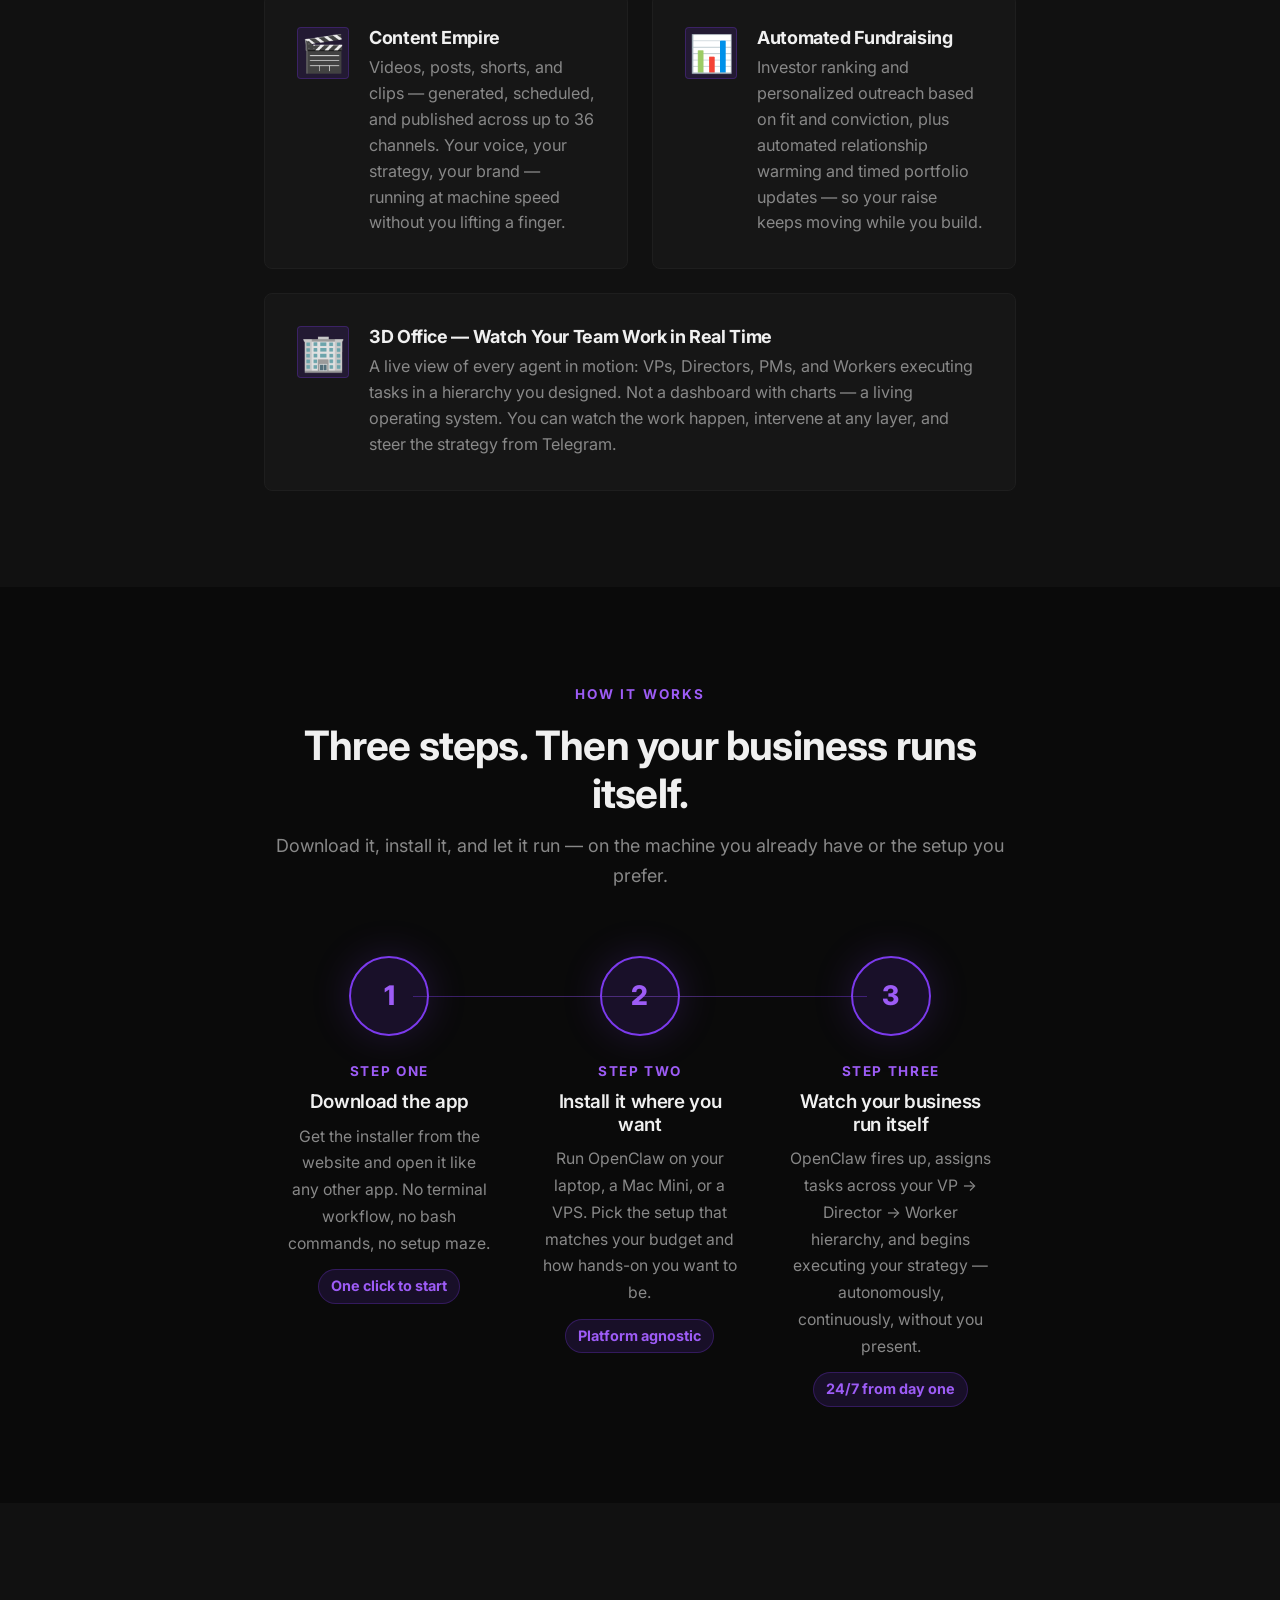
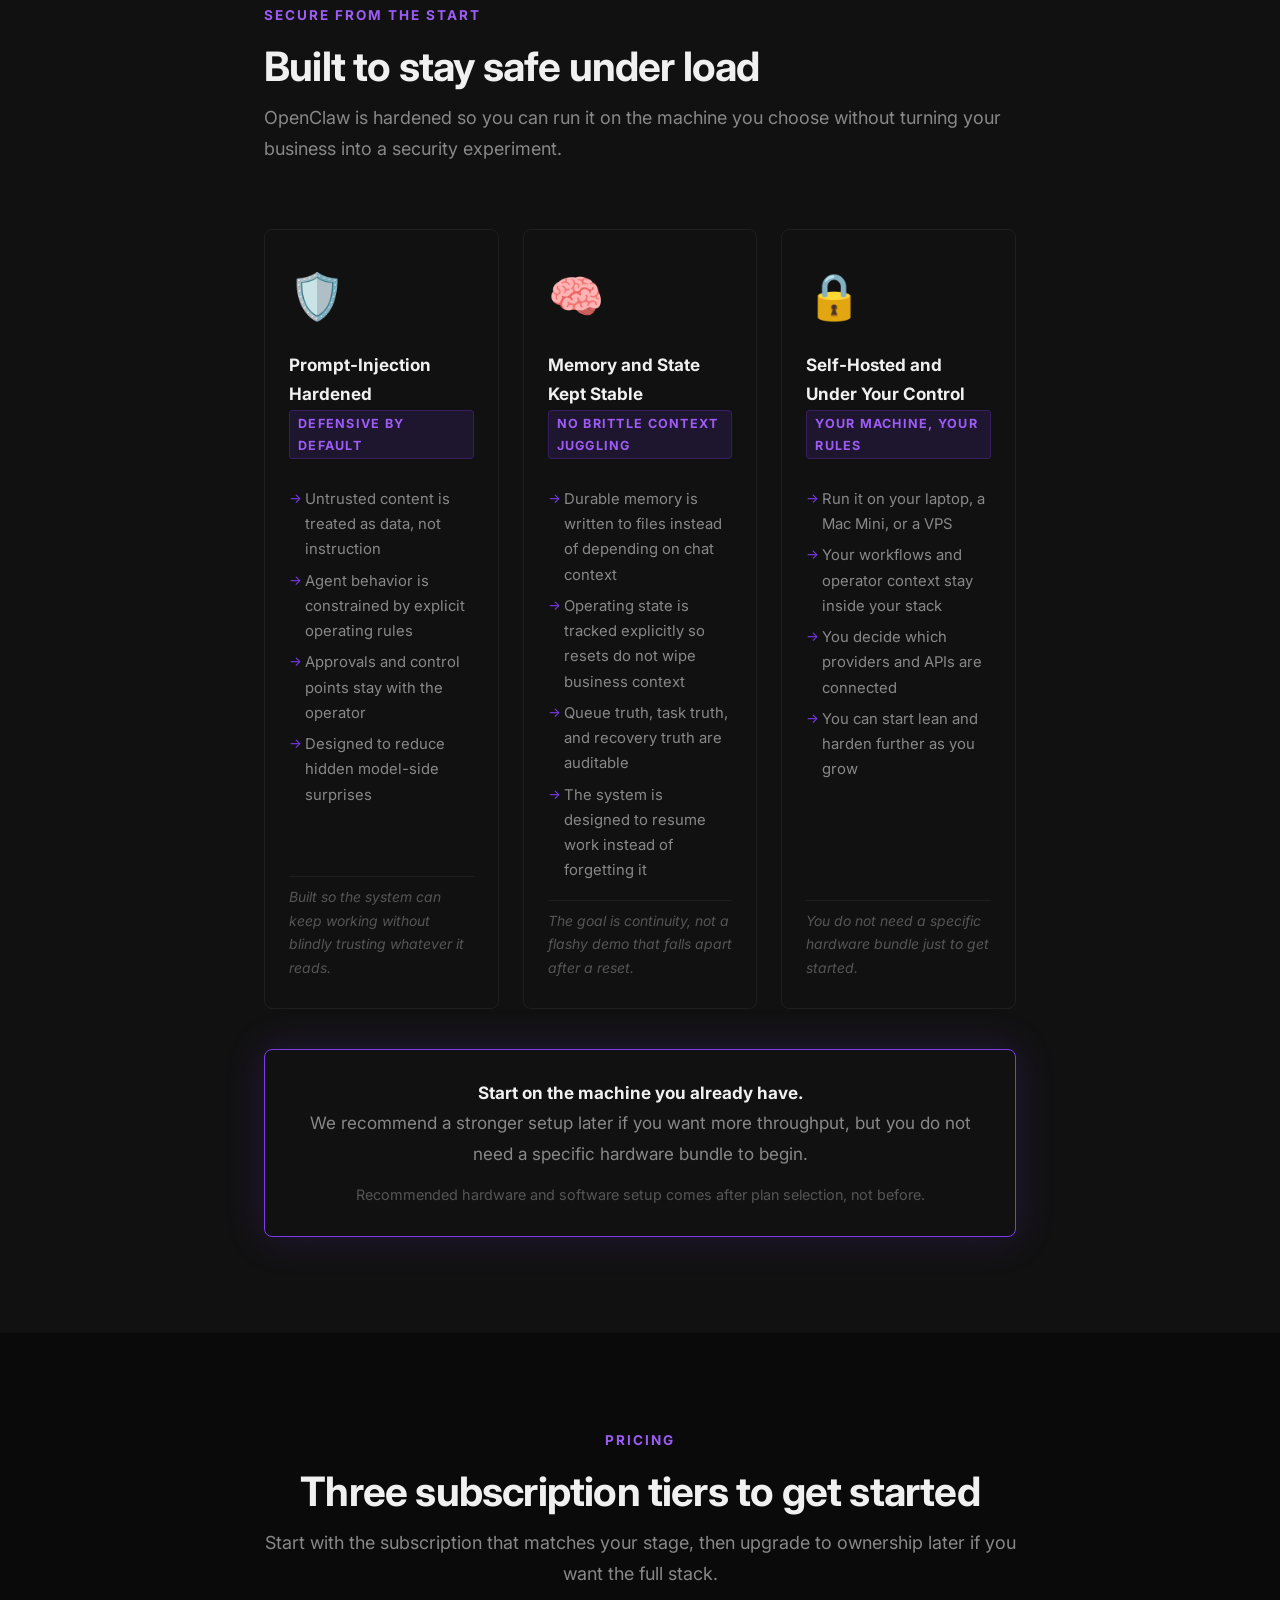
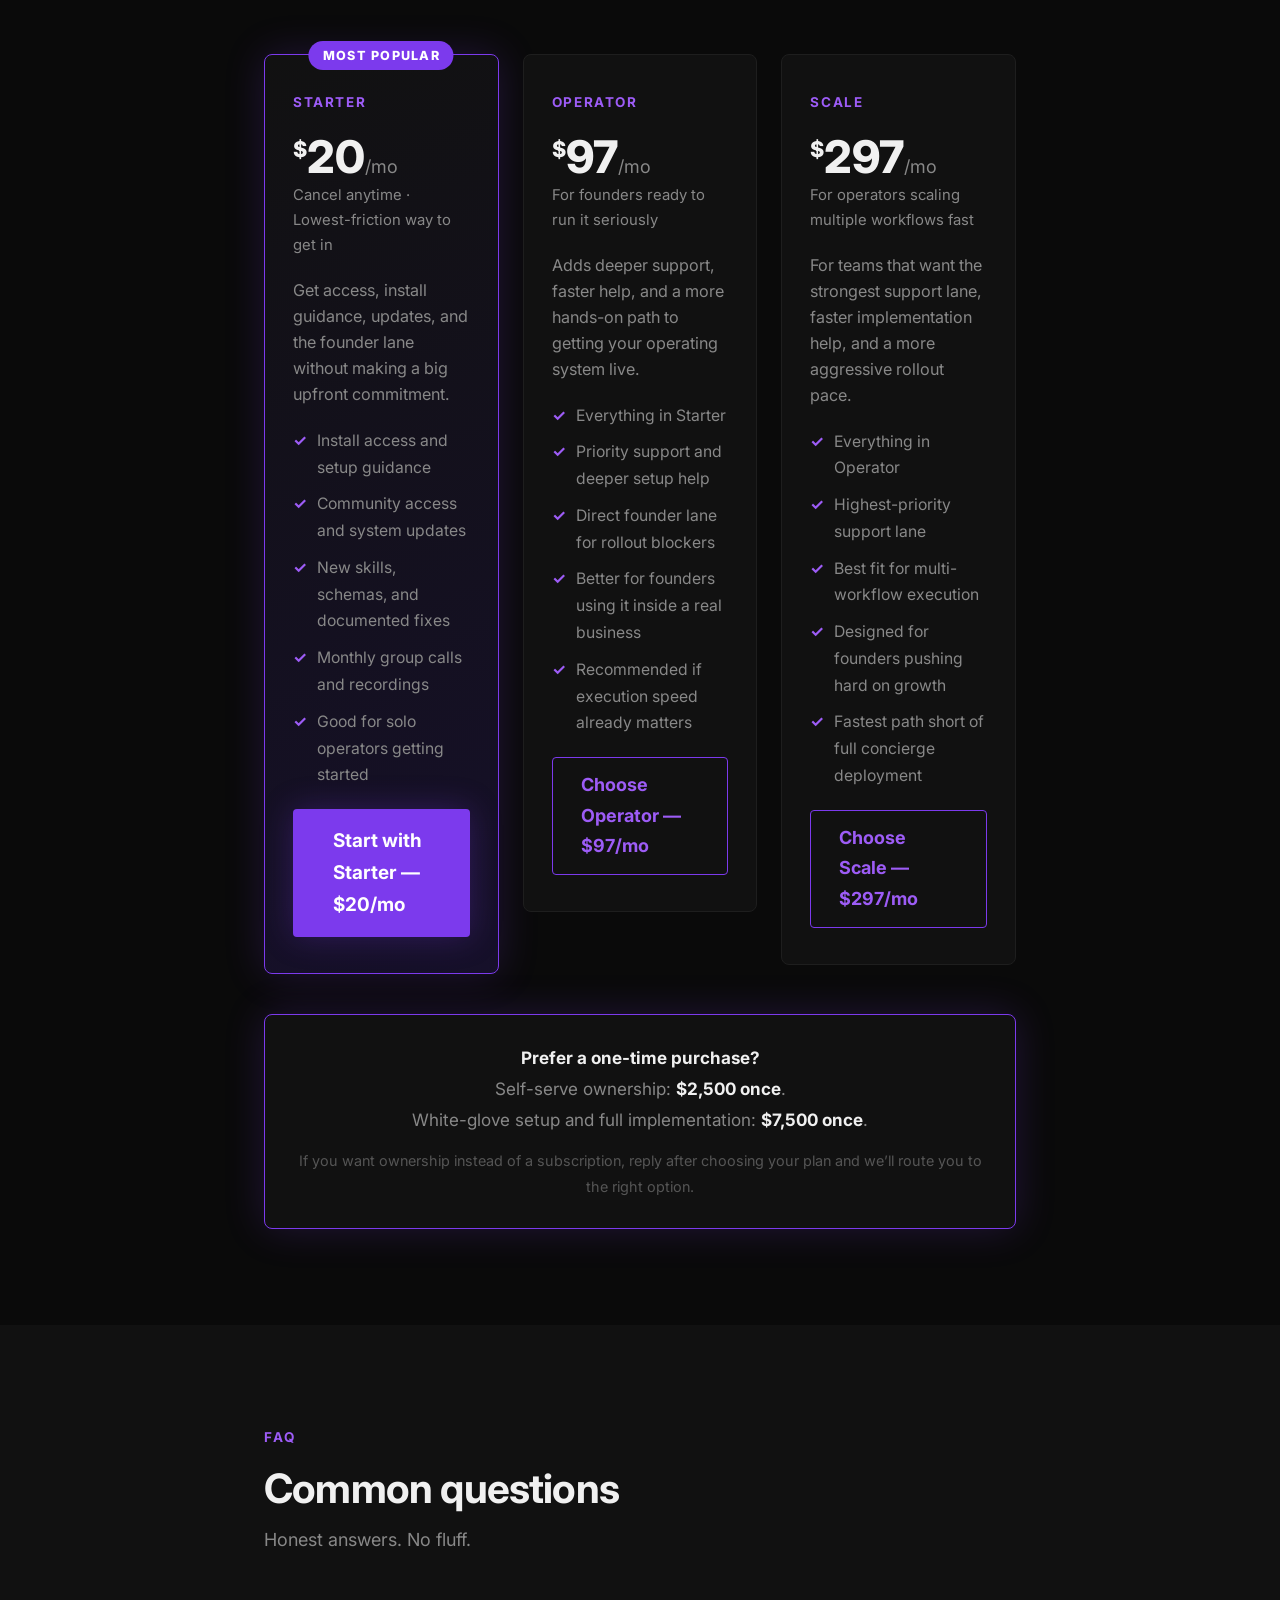
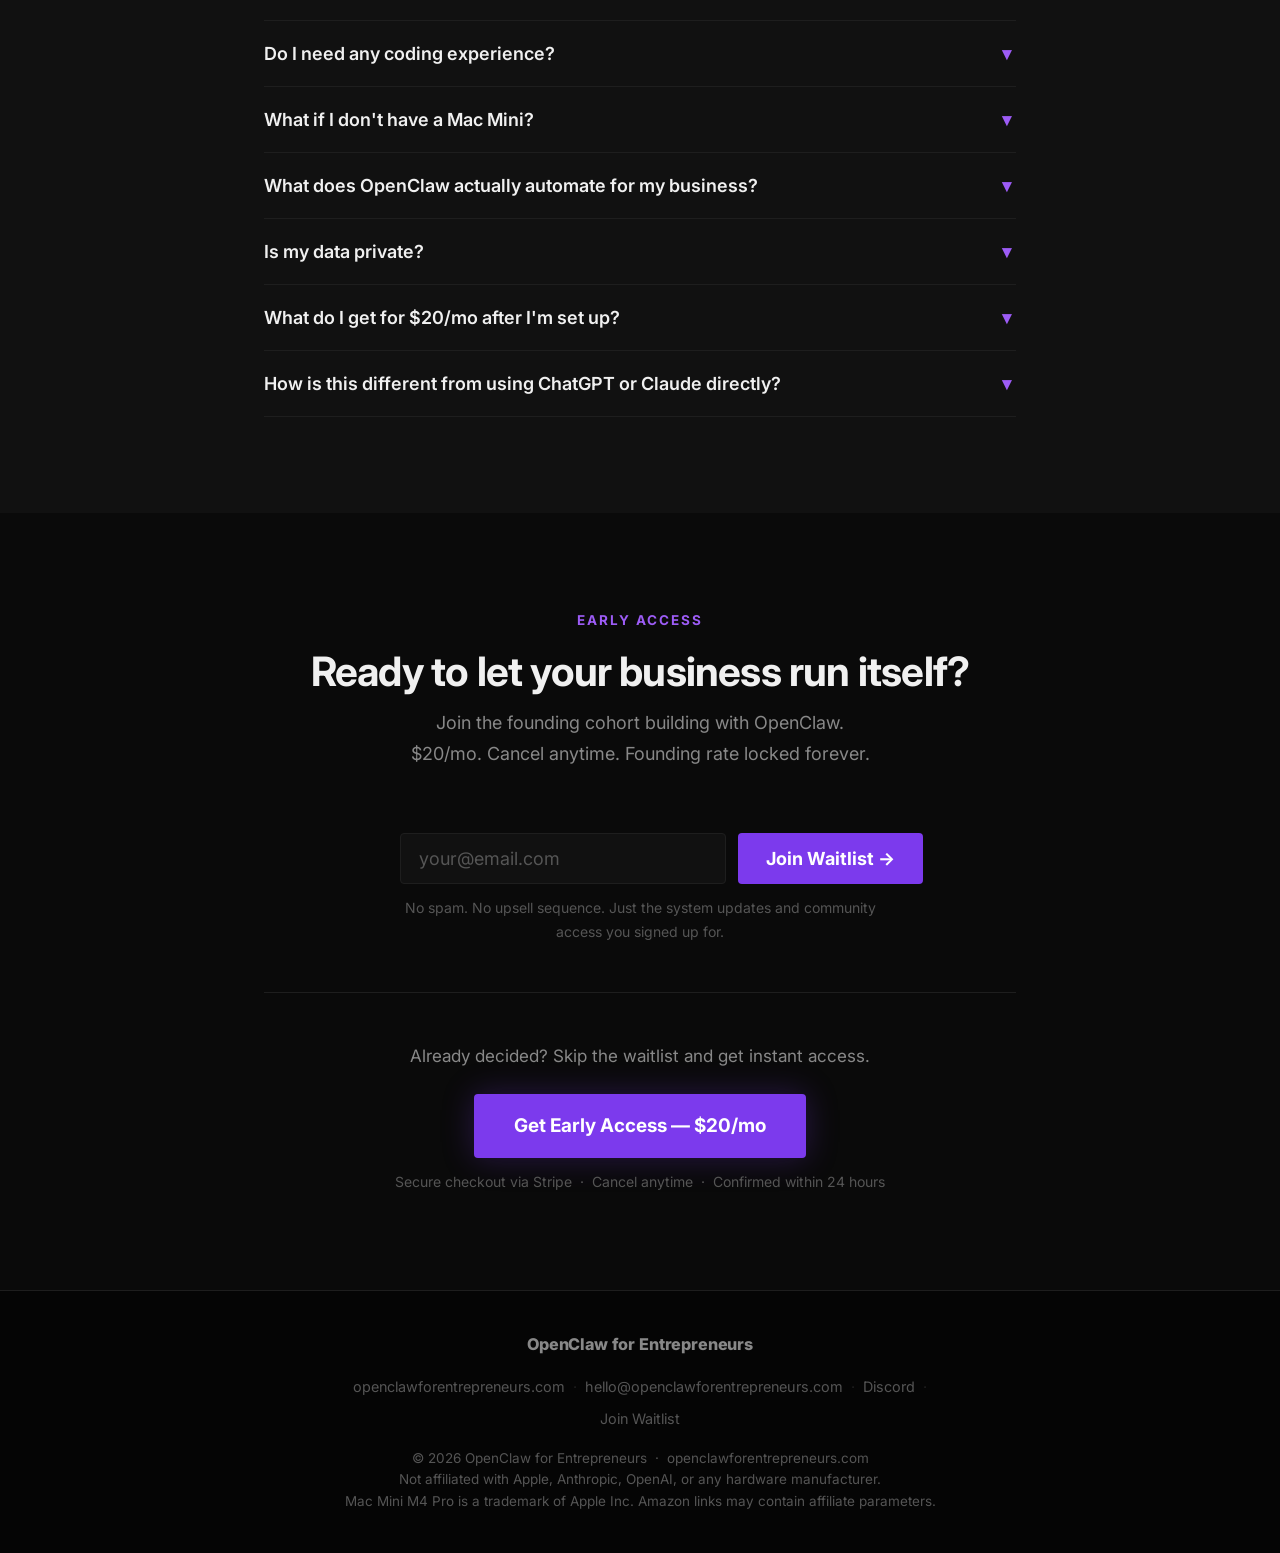
==== commit 58669470: "BUILD: restore physics-driven hero and motion lab variants" ====
--- a/index.html
+++ b/index.html
@@ -58,6 +58,8 @@
      SECTION 1 — HERO
 ════════════════════════════════════════════════════════════ -->
 <section class="hero" id="hero">
+  <div class="hero__bg" aria-hidden="true"></div>
+  <canvas class="hero__canvas" id="hero-particles" aria-hidden="true"></canvas>
   <div class="hero__content">
 
     <div class="hero__eyebrow">
@@ -600,57 +602,214 @@
 
 
 <!-- ═══════════════════════════════════════════════════════════
-     BACKGROUND STARFIELD — no external JS dependency, no visible rings
-════════════════════════════════════════════════════════════ -->
-<style>
-  .bg-starfield,
-  .bg-starfield::before,
-  .bg-starfield::after {
-    position: fixed;
-    inset: 0;
-    pointer-events: none;
-    content: '';
-  }
-  .bg-starfield {
-    z-index: -3;
-    background:
-      radial-gradient(circle at 20% 20%, rgba(124,58,237,0.10), transparent 22%),
-      radial-gradient(circle at 80% 0%, rgba(79,70,229,0.08), transparent 26%),
-      radial-gradient(circle at 50% 100%, rgba(168,85,247,0.08), transparent 24%),
-      #0a0a0a;
-  }
-  .bg-starfield::before {
-    z-index: -2;
-    opacity: 0.9;
-    background-image:
-      radial-gradient(circle, rgba(255,255,255,0.82) 0.8px, transparent 1.2px),
-      radial-gradient(circle, rgba(168,85,247,0.55) 0.7px, transparent 1.1px),
-      radial-gradient(circle, rgba(255,255,255,0.45) 0.6px, transparent 1px);
-    background-size: 180px 180px, 260px 260px, 340px 340px;
-    background-position: 0 0, 40px 90px, 110px 30px;
-  }
-  .bg-starfield::after {
-    z-index: -1;
-    opacity: 0.35;
-    background-image:
-      radial-gradient(circle, rgba(124,58,237,0.4) 0.9px, transparent 1.4px),
-      radial-gradient(circle, rgba(255,255,255,0.2) 0.7px, transparent 1.1px);
-    background-size: 420px 420px, 520px 520px;
-    background-position: 60px 120px, 200px 80px;
-  }
-</style>
-<div class="bg-starfield" aria-hidden="true"></div>
-
-
-<!-- ═══════════════════════════════════════════════════════════
-     JAVASCRIPT — FAQ accordion + waitlist form handler
-     (Vanilla JS, no libraries, no external scripts)
+     JAVASCRIPT — hero particle field + FAQ accordion + waitlist form handler
 ════════════════════════════════════════════════════════════ -->
 <script>
 (function () {
   'use strict';
 
-  /* ── FAQ Accordion ─────────────────────────────────────── */
+  function createParticleField(canvas, options) {
+    if (!canvas || !canvas.getContext) return null;
+    const ctx = canvas.getContext('2d');
+    if (!ctx) return null;
+    const particles = [];
+    const pointer = { x: 0, y: 0, targetX: 0, targetY: 0, active: false };
+    const dpr = Math.min(window.devicePixelRatio || 1, 2);
+    let width = 0;
+    let height = 0;
+    let rafId = null;
+
+    function variantSettings() {
+      return typeof options.getVariant === 'function' ? options.getVariant() : (options.variant || {});
+    }
+
+    function resize() {
+      const rect = canvas.getBoundingClientRect();
+      width = Math.max(1, rect.width || canvas.clientWidth || window.innerWidth);
+      height = Math.max(1, rect.height || canvas.clientHeight || window.innerHeight);
+      canvas.width = Math.round(width * dpr);
+      canvas.height = Math.round(height * dpr);
+      ctx.setTransform(dpr, 0, 0, dpr, 0, 0);
+      if (!particles.length) seed();
+    }
+
+    function seed() {
+      particles.length = 0;
+      const cfg = variantSettings();
+      const count = cfg.count || 90;
+      for (let i = 0; i < count; i += 1) {
+        particles.push({
+          x: Math.random() * width,
+          y: Math.random() * height,
+          vx: (Math.random() - 0.5) * (cfg.drift || 0.18),
+          vy: (Math.random() - 0.5) * (cfg.drift || 0.18),
+          baseSize: (cfg.minSize || 0.7) + Math.random() * ((cfg.maxSize || 2.2) - (cfg.minSize || 0.7)),
+          depth: 0.45 + Math.random() * 0.9,
+          twinkle: Math.random() * Math.PI * 2
+        });
+      }
+    }
+
+    function setPointer(x, y, active) {
+      pointer.targetX = x;
+      pointer.targetY = y;
+      if (!pointer.active) {
+        pointer.x = x;
+        pointer.y = y;
+      }
+      pointer.active = active;
+    }
+
+    function updatePointer() {
+      pointer.x += (pointer.targetX - pointer.x) * 0.12;
+      pointer.y += (pointer.targetY - pointer.y) * 0.12;
+    }
+
+    function stepParticle(p, cfg, time) {
+      p.twinkle += 0.01 * (cfg.twinkleSpeed || 1);
+      p.vx *= cfg.friction || 0.985;
+      p.vy *= cfg.friction || 0.985;
+      p.vx += (Math.sin((p.y + time * 0.02) * 0.01 * (cfg.flowScale || 1)) * 0.0025 + (Math.random() - 0.5) * 0.0008) * (cfg.driftForce || 1);
+      p.vy += (Math.cos((p.x - time * 0.015) * 0.01 * (cfg.flowScale || 1)) * 0.0025 + (Math.random() - 0.5) * 0.0008) * (cfg.driftForce || 1);
+
+      if (pointer.active || cfg.alwaysInteractive) {
+        const dx = pointer.x - p.x;
+        const dy = pointer.y - p.y;
+        const dist = Math.hypot(dx, dy) || 0.001;
+        const radius = (cfg.radius || 170) * p.depth;
+        if (dist < radius) {
+          const force = 1 - dist / radius;
+          const nx = dx / dist;
+          const ny = dy / dist;
+          const attract = (cfg.attract || 0.018) * force * p.depth;
+          const swirl = (cfg.swirl || 0) * force * p.depth;
+          const repel = (cfg.repel || 0) * force * p.depth;
+          p.vx += nx * attract - ny * swirl - nx * repel;
+          p.vy += ny * attract + nx * swirl - ny * repel;
+        }
+      }
+
+      p.x += p.vx;
+      p.y += p.vy;
+      if (p.x < -20) p.x = width + 20;
+      if (p.x > width + 20) p.x = -20;
+      if (p.y < -20) p.y = height + 20;
+      if (p.y > height + 20) p.y = -20;
+    }
+
+    function drawConnections(cfg) {
+      const lineDistance = cfg.lineDistance || 150;
+      for (let i = 0; i < particles.length; i += 1) {
+        const a = particles[i];
+        for (let j = i + 1; j < particles.length; j += 1) {
+          const b = particles[j];
+          const dx = a.x - b.x;
+          const dy = a.y - b.y;
+          const dist = Math.hypot(dx, dy);
+          if (dist > lineDistance) continue;
+          const alpha = (1 - dist / lineDistance) * (cfg.lineOpacity || 0.22) * Math.min(a.depth, b.depth);
+          if (alpha <= 0.01) continue;
+          ctx.beginPath();
+          ctx.strokeStyle = 'rgba(' + cfg.lineColor.join(',') + ',' + alpha.toFixed(3) + ')';
+          ctx.lineWidth = cfg.lineWidth || 1;
+          ctx.moveTo(a.x, a.y);
+          ctx.lineTo(b.x, b.y);
+          ctx.stroke();
+        }
+      }
+    }
+
+    function drawParticles(cfg, time) {
+      const nodeColor = cfg.nodeColor || [255, 255, 255];
+      const glowColor = cfg.glowColor || nodeColor;
+      particles.forEach(function (p) {
+        const pulse = 0.65 + 0.35 * Math.sin(p.twinkle + time * 0.0012);
+        const size = p.baseSize * p.depth * (cfg.sizeBoost || 1);
+        const alpha = (cfg.nodeOpacity || 0.8) * pulse;
+        ctx.beginPath();
+        ctx.fillStyle = 'rgba(' + glowColor.join(',') + ',' + (alpha * 0.12).toFixed(3) + ')';
+        ctx.arc(p.x, p.y, size * 4.2, 0, Math.PI * 2);
+        ctx.fill();
+        ctx.beginPath();
+        ctx.fillStyle = 'rgba(' + nodeColor.join(',') + ',' + alpha.toFixed(3) + ')';
+        ctx.arc(p.x, p.y, Math.max(0.45, size), 0, Math.PI * 2);
+        ctx.fill();
+      });
+    }
+
+    function frame(time) {
+      const cfg = variantSettings();
+      updatePointer();
+      ctx.clearRect(0, 0, width, height);
+      particles.forEach(function (p) { stepParticle(p, cfg, time || 0); });
+      drawConnections(cfg);
+      drawParticles(cfg, time || 0);
+      rafId = requestAnimationFrame(frame);
+    }
+
+    resize();
+    rafId = requestAnimationFrame(frame);
+
+    return {
+      resize: resize,
+      setPointer: setPointer,
+      destroy: function () { if (rafId) cancelAnimationFrame(rafId); }
+    };
+  }
+
+  const canvas = document.getElementById('hero-particles');
+  const hero = document.getElementById('hero');
+  let heroField = null;
+
+  if (canvas && hero) {
+    heroField = createParticleField(canvas, {
+      variant: {
+        count: 108,
+        drift: 0.22,
+        driftForce: 1,
+        flowScale: 1,
+        friction: 0.985,
+        radius: 200,
+        attract: 0.018,
+        swirl: 0.013,
+        repel: 0,
+        lineDistance: 154,
+        lineOpacity: 0.28,
+        lineColor: [124, 58, 237],
+        nodeColor: [245, 244, 255],
+        glowColor: [167, 139, 250],
+        nodeOpacity: 0.92,
+        minSize: 0.72,
+        maxSize: 2.05,
+        sizeBoost: 1,
+        twinkleSpeed: 1
+      }
+    });
+
+    function localPoint(clientX, clientY) {
+      const rect = hero.getBoundingClientRect();
+      return { x: clientX - rect.left, y: clientY - rect.top };
+    }
+
+    hero.addEventListener('mousemove', function (event) {
+      const point = localPoint(event.clientX, event.clientY);
+      heroField.setPointer(point.x, point.y, true);
+    }, { passive: true });
+
+    hero.addEventListener('mouseleave', function () {
+      heroField.setPointer(hero.clientWidth * 0.5, hero.clientHeight * 0.45, false);
+    });
+
+    hero.addEventListener('touchmove', function (event) {
+      if (!event.touches || !event.touches[0]) return;
+      const point = localPoint(event.touches[0].clientX, event.touches[0].clientY);
+      heroField.setPointer(point.x, point.y, true);
+    }, { passive: true });
+
+    window.addEventListener('resize', heroField.resize);
+    heroField.setPointer(hero.clientWidth * 0.58, hero.clientHeight * 0.42, false);
+  }
+
   const faqItems = document.querySelectorAll('.faq__item');
 
   faqItems.forEach(function (item) {
@@ -658,13 +817,11 @@
     btn.addEventListener('click', function () {
       const isOpen = item.classList.contains('faq__item--open');
 
-      // Close all
       faqItems.forEach(function (i) {
         i.classList.remove('faq__item--open');
         i.querySelector('.faq__question').setAttribute('aria-expanded', 'false');
       });
 
-      // Toggle current
       if (!isOpen) {
         item.classList.add('faq__item--open');
         btn.setAttribute('aria-expanded', 'true');
@@ -672,7 +829,6 @@
     });
   });
 
-  /* ── Waitlist Form — Formspree AJAX submission ─────────── */
   const form    = document.getElementById('waitlist-form');
   const success = document.getElementById('waitlist-success');
 
@@ -683,15 +839,13 @@
       const data     = new FormData(form);
       const endpoint = form.getAttribute('action');
 
-      // Bail gracefully if Formspree ID not yet replaced
       if (endpoint.includes('YOUR_FORMSPREE_ID')) {
-        // Fallback: save to localStorage so no lead is lost during dev
         const email = data.get('email');
         try {
           const list = JSON.parse(localStorage.getItem('oc_waitlist') || '[]');
           list.push({ email: email, ts: new Date().toISOString() });
           localStorage.setItem('oc_waitlist', JSON.stringify(list));
-        } catch (err) { /* ignore storage errors */ }
+        } catch (err) { }
         form.style.display = 'none';
         success.style.display = 'block';
         return;
@@ -722,7 +876,6 @@
     });
   }
 
-  /* ── Smooth scroll for browsers that need a nudge ──────── */
   document.querySelectorAll('a[href^="#"]').forEach(function (anchor) {
     anchor.addEventListener('click', function (e) {
       const target = document.querySelector(this.getAttribute('href'));
@@ -733,20 +886,17 @@
     });
   });
 
-  /* ── Nav active state on scroll ─────────────────────────── */
   const sections  = document.querySelectorAll('section[id]');
   const navLinks  = document.querySelectorAll('.nav__links a[href^="#"]');
   const nav       = document.querySelector('.nav');
 
   function onScroll() {
-    // Add shadow to nav on scroll
     if (window.scrollY > 32) {
       nav.style.boxShadow = '0 1px 0 0 #1e1e1e, 0 8px 32px rgba(0,0,0,0.5)';
     } else {
       nav.style.boxShadow = 'none';
     }
 
-    // Highlight active section link
     let current = '';
     sections.forEach(function (section) {
       if (window.scrollY >= section.offsetTop - 120) {
@@ -763,8 +913,7 @@
   }
 
   window.addEventListener('scroll', onScroll, { passive: true });
-  onScroll(); // run once on load
-
+  onScroll();
 })();
 </script>
 
--- a/styles.css
+++ b/styles.css
@@ -225,34 +225,68 @@
   overflow: hidden;
 }
 
-/* Dot-grid background — CSS only, no JS */
-.hero::before {
+.hero__bg,
+.hero__canvas {
+  position: absolute;
+  inset: 0;
+  pointer-events: none;
+}
+
+.hero__bg {
+  z-index: 0;
+  background:
+    radial-gradient(circle at 18% 18%, rgba(124,58,237,0.12), transparent 22%),
+    radial-gradient(circle at 82% 4%, rgba(79,70,229,0.10), transparent 26%),
+    radial-gradient(circle at 50% 100%, rgba(168,85,247,0.08), transparent 22%),
+    #0a0a0a;
+}
+
+.hero__bg::before,
+.hero__bg::after {
   content: '';
   position: absolute;
   inset: 0;
-  background-image: radial-gradient(circle, #7c3aed18 1px, transparent 1px);
-  background-size: 32px 32px;
-  z-index: 0;
-  animation: grid-drift 40s linear infinite;
-}
-
-@keyframes grid-drift {
-  0%   { background-position: 0 0; }
-  100% { background-position: 32px 32px; }
-}
-
-/* Radial fade over the grid so edges dissolve */
+  pointer-events: none;
+}
+
+.hero__bg::before {
+  opacity: 0.88;
+  background-image:
+    radial-gradient(circle, rgba(255,255,255,0.82) 0.8px, transparent 1.15px),
+    radial-gradient(circle, rgba(196,181,253,0.62) 0.72px, transparent 1.08px),
+    radial-gradient(circle, rgba(255,255,255,0.36) 0.6px, transparent 0.95px);
+  background-size: 170px 170px, 240px 240px, 320px 320px;
+  background-position: 0 0, 50px 90px, 110px 35px;
+}
+
+.hero__bg::after {
+  opacity: 0.28;
+  background-image:
+    radial-gradient(circle, rgba(124,58,237,0.38) 1px, transparent 1.35px),
+    radial-gradient(circle, rgba(255,255,255,0.16) 0.75px, transparent 1.05px);
+  background-size: 420px 420px, 520px 520px;
+  background-position: 60px 120px, 180px 70px;
+}
+
+.hero__canvas {
+  z-index: 1;
+  width: 100%;
+  height: 100%;
+  opacity: 0.95;
+}
+
 .hero::after {
   content: '';
   position: absolute;
   inset: 0;
-  background: radial-gradient(ellipse 80% 80% at 50% 50%, transparent 30%, var(--bg) 100%);
-  z-index: 1;
+  background: radial-gradient(ellipse 88% 82% at 50% 48%, transparent 34%, rgba(10,10,10,0.82) 100%);
+  z-index: 2;
+  pointer-events: none;
 }
 
 .hero__content {
   position: relative;
-  z-index: 2;
+  z-index: 3;
   max-width: 720px;
   margin: 0 auto;
 }
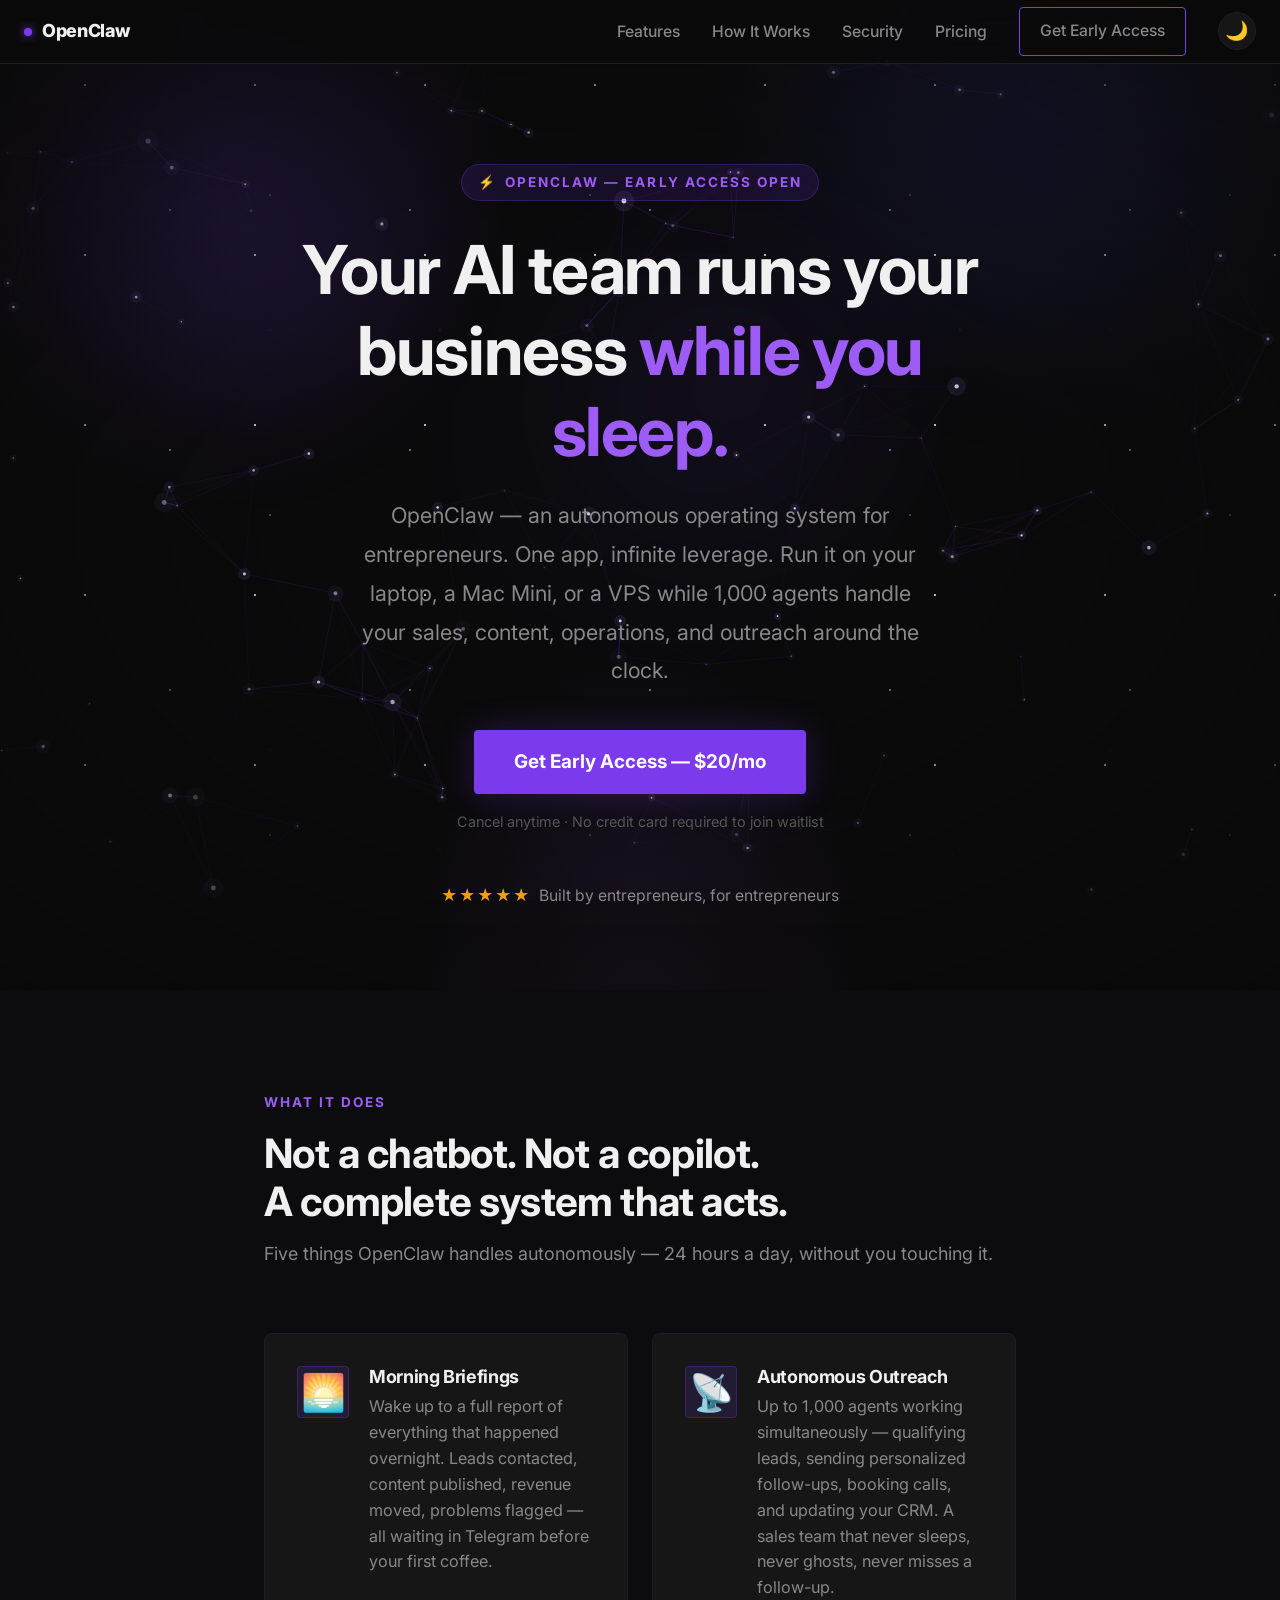
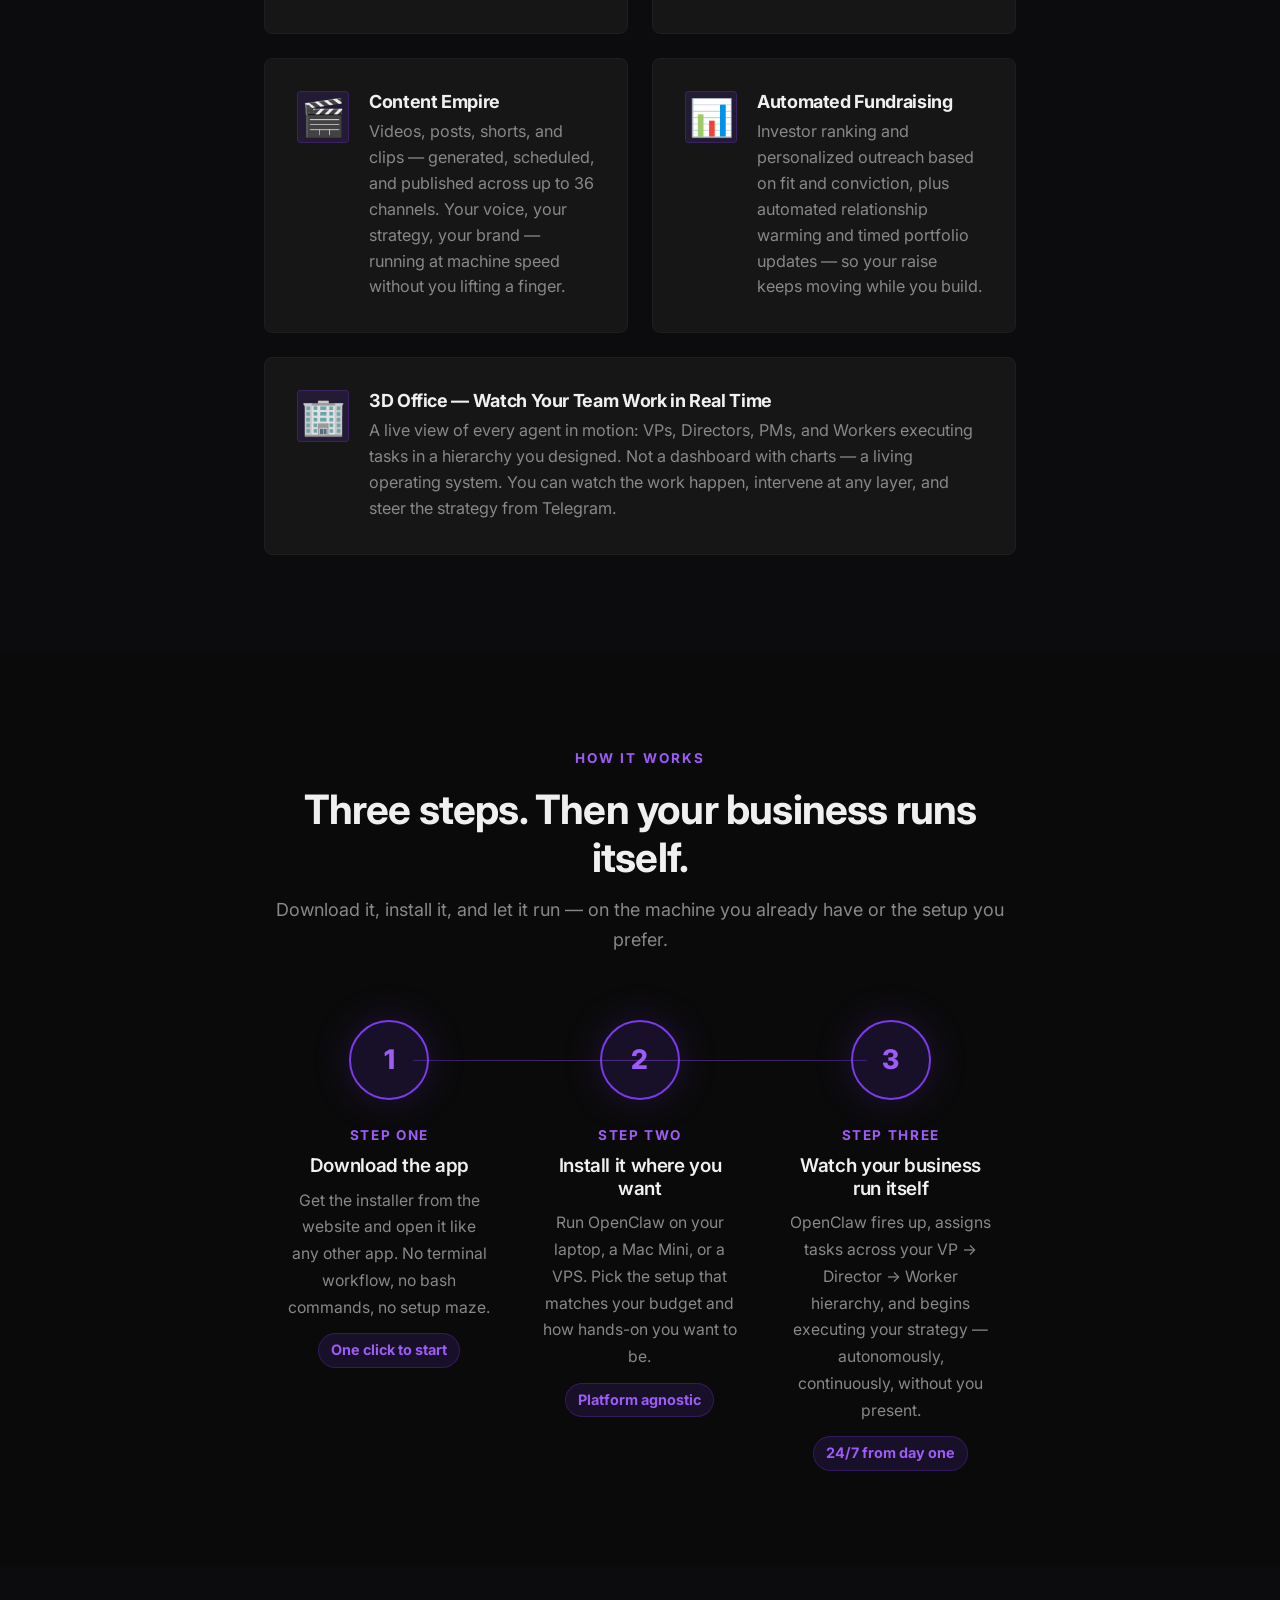
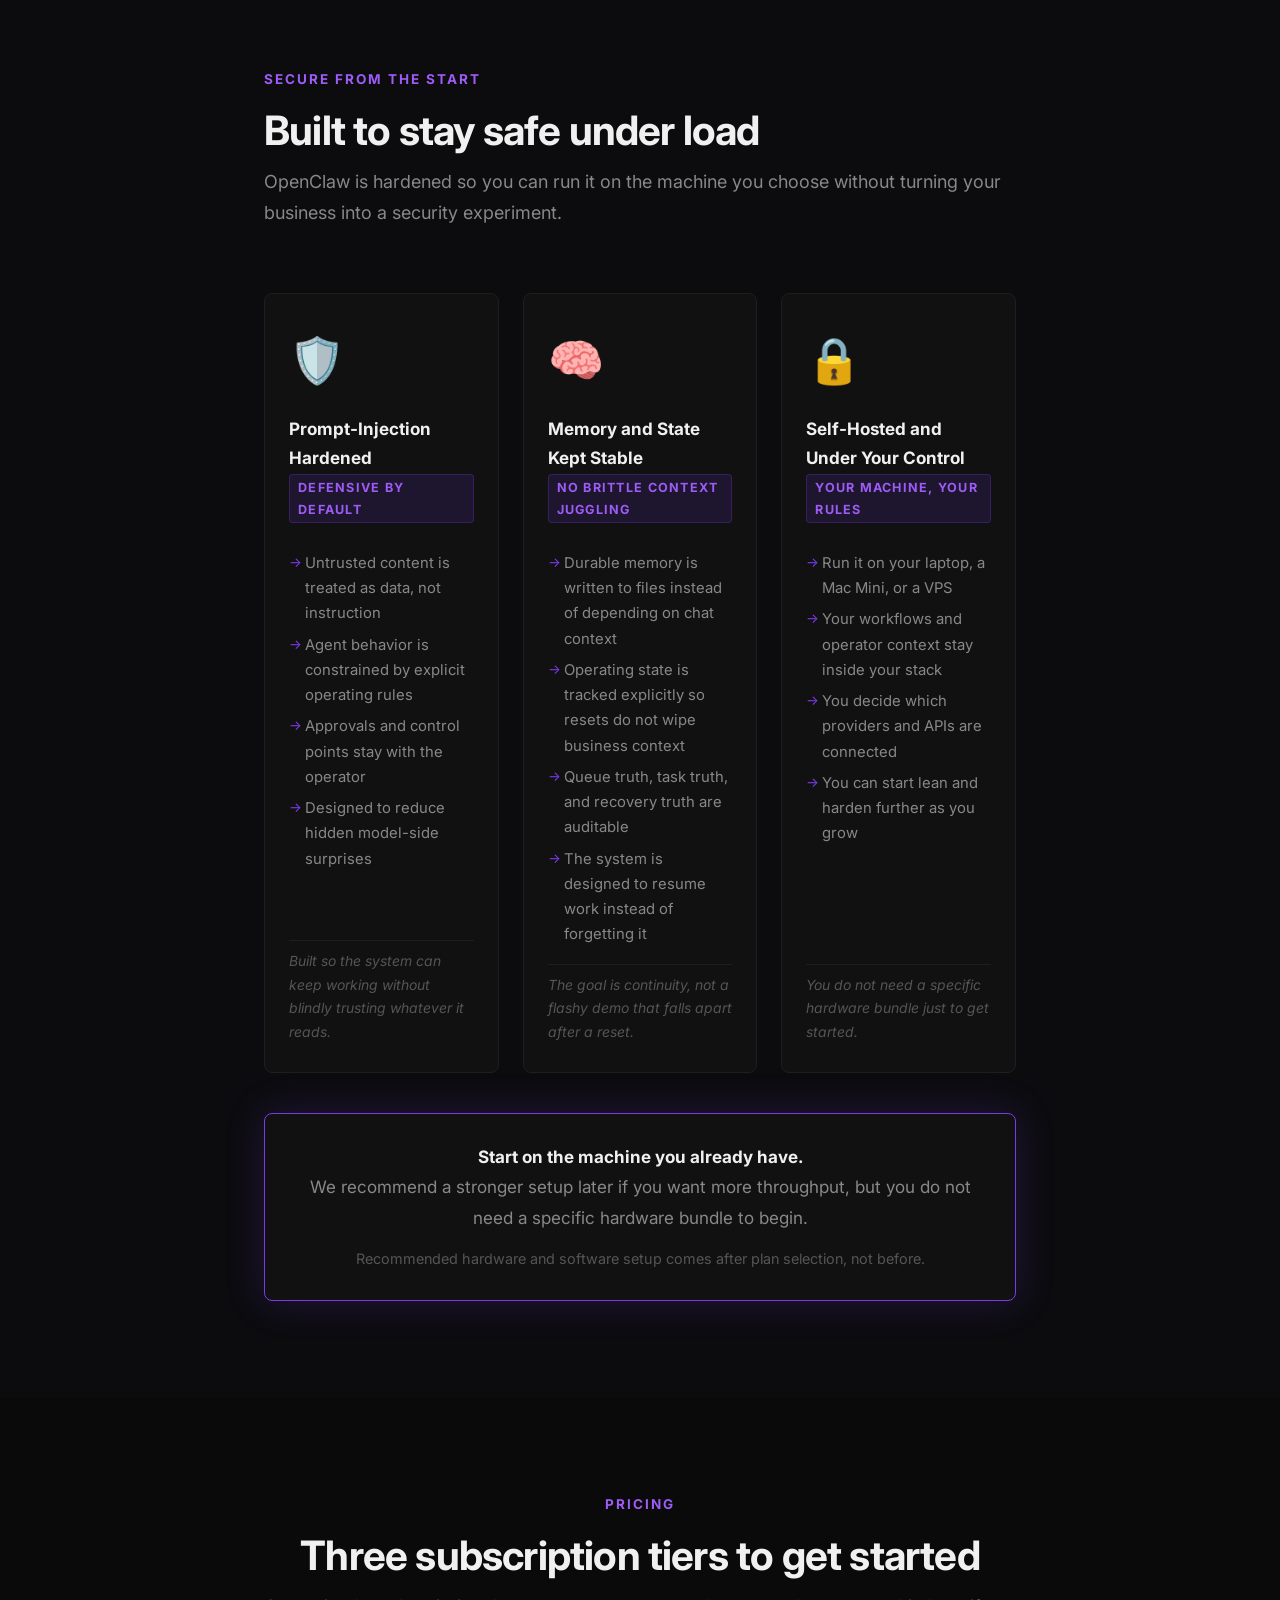
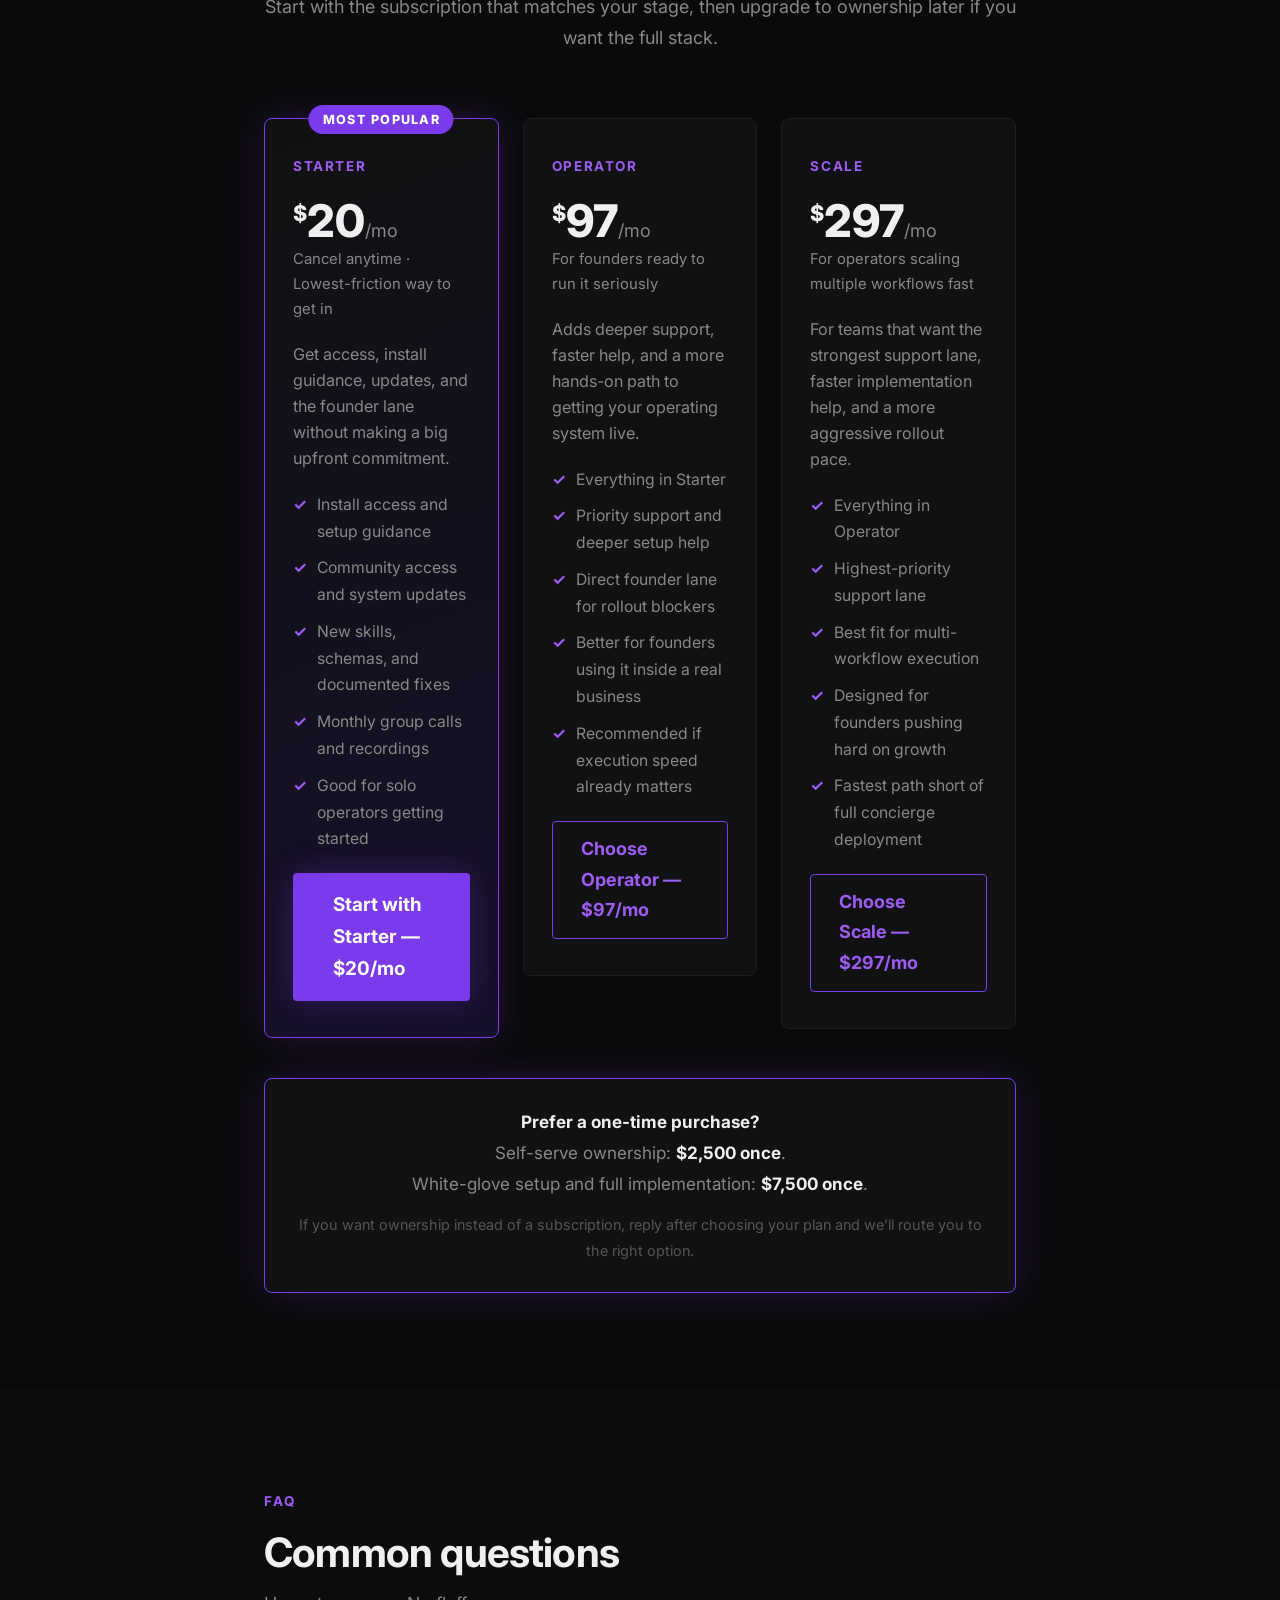
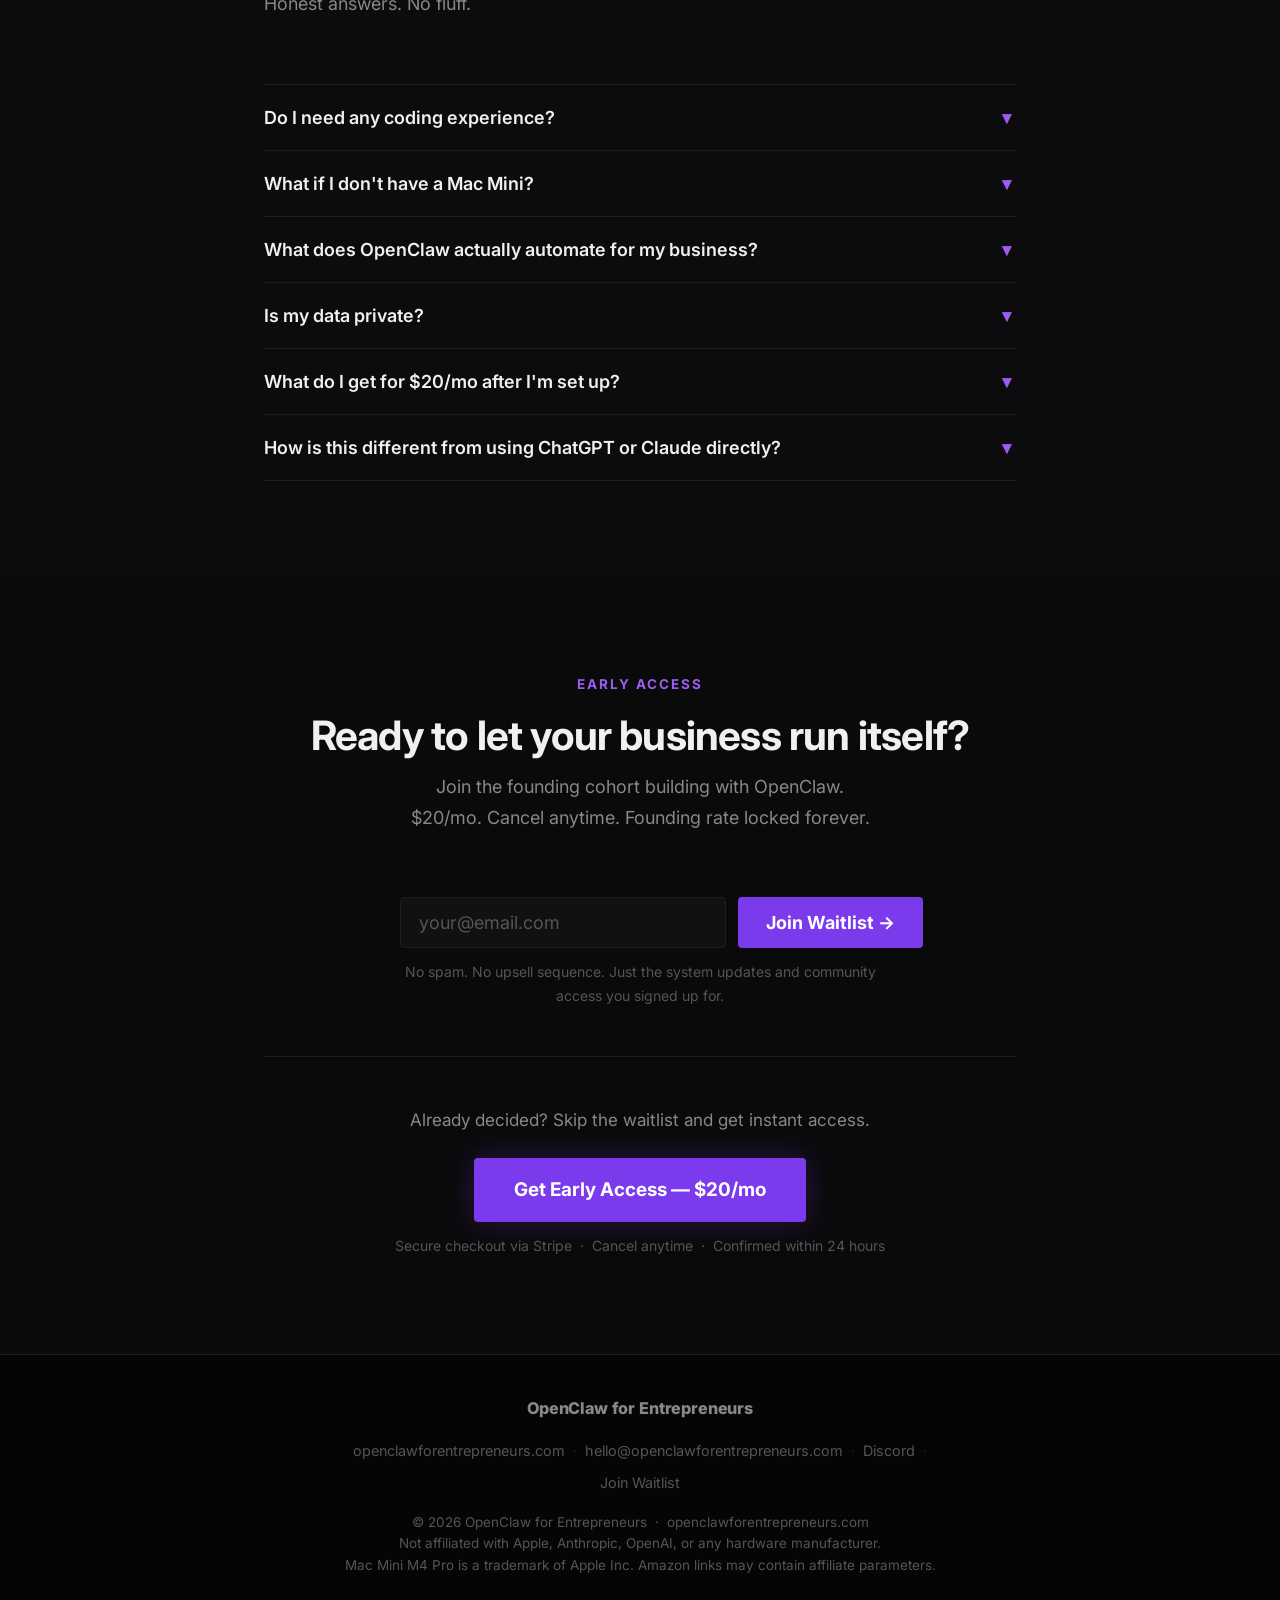
==== commit 612787f5: "FEAT: Full-page immersive background, day/night system, faster particles, UI Lab expansion Bug fixes" ====
--- a/index.html
+++ b/index.html
@@ -34,7 +34,19 @@
   <!-- Favicon (inline SVG as data URI — no file dependency) -->
   <link rel="icon" href="data:image/svg+xml,<svg xmlns='http://www.w3.org/2000/svg' viewBox='0 0 32 32'><rect width='32' height='32' rx='6' fill='%237c3aed'/><text y='24' x='4' font-size='22'>🤖</text></svg>" />
 </head>
-<body>
+<body data-theme="night">
+
+<!-- Full-page immersive background (fixed, z-index 0, behind all content) -->
+<div class="page-bg" aria-hidden="true">
+  <div class="page-bg__night-base"></div>
+  <div class="page-bg__night-stars"></div>
+  <div class="page-bg__day-base"></div>
+  <div class="page-bg__day-dust"></div>
+  <div class="page-bg__aurora"></div>
+  <canvas id="page-canvas"></canvas>
+  <div class="cursor-halo" id="cursor-halo"></div>
+  <div class="page-bg__vignette"></div>
+</div>
 
 <!-- ═══════════════════════════════════════════════════════════
      NAV
@@ -50,6 +62,11 @@
     <li><a href="#security">Security</a></li>
     <li><a href="#pricing">Pricing</a></li>
     <li><a href="#waitlist" class="btn btn--secondary btn--sm">Get Early Access</a></li>
+    <li>
+      <button class="theme-toggle" id="theme-toggle" aria-label="Toggle day/night mode" title="Toggle day/night">
+        <span class="theme-toggle__icon">🌙</span>
+      </button>
+    </li>
   </ul>
 </nav>
 
@@ -59,7 +76,6 @@
 ════════════════════════════════════════════════════════════ -->
 <section class="hero" id="hero">
   <div class="hero__bg" aria-hidden="true"></div>
-  <canvas class="hero__canvas" id="hero-particles" aria-hidden="true"></canvas>
   <div class="hero__content">
 
     <div class="hero__eyebrow">
@@ -602,320 +618,264 @@
 
 
 <!-- ═══════════════════════════════════════════════════════════
-     JAVASCRIPT — hero particle field + FAQ accordion + waitlist form handler
+     JAVASCRIPT — full-page particles · day/night · FAQ · form
 ════════════════════════════════════════════════════════════ -->
 <script>
 (function () {
   'use strict';
 
-  function createParticleField(canvas, options) {
-    if (!canvas || !canvas.getContext) return null;
-    const ctx = canvas.getContext('2d');
-    if (!ctx) return null;
-    const particles = [];
-    const pointer = { x: 0, y: 0, targetX: 0, targetY: 0, active: false };
-    const dpr = Math.min(window.devicePixelRatio || 1, 2);
-    let width = 0;
-    let height = 0;
-    let rafId = null;
-
-    function variantSettings() {
-      return typeof options.getVariant === 'function' ? options.getVariant() : (options.variant || {});
+  /* ── THEME SYSTEM ──────────────────────────────────────────── */
+  var body       = document.body;
+  var toggleBtn  = document.getElementById('theme-toggle');
+  var toggleIcon = toggleBtn && toggleBtn.querySelector('.theme-toggle__icon');
+  var auroraEl   = document.querySelector('.page-bg__aurora');
+  var haloEl     = document.getElementById('cursor-halo');
+
+  var currentTheme = 'night';
+  var themeBlend   = 0;   /* 0 = night, 1 = day */
+  var themeTarget  = 0;
+  var BLEND_SPEED  = 1 / 200; /* ~3.3s at 60fps */
+
+  function applyTheme(theme) {
+    currentTheme = theme;
+    body.setAttribute('data-theme', theme);
+    sessionStorage.setItem('oc_theme', theme);
+    themeTarget = theme === 'day' ? 1 : 0;
+    if (toggleIcon) toggleIcon.textContent = theme === 'day' ? '\u2600\ufe0f' : '\uD83C\uDF19';
+  }
+
+  (function initTheme() {
+    var saved    = sessionStorage.getItem('oc_theme');
+    var returned = !!sessionStorage.getItem('oc_visited');
+    sessionStorage.setItem('oc_visited', '1');
+    applyTheme('night');
+    if (returned) {
+      setTimeout(function () { applyTheme('day'); }, saved === 'night' ? 8000 : 5000);
+    } else {
+      setTimeout(function () { applyTheme('day'); }, 3 * 60 * 1000);
     }
-
-    function resize() {
-      const rect = canvas.getBoundingClientRect();
-      width = Math.max(1, rect.width || canvas.clientWidth || window.innerWidth);
-      height = Math.max(1, rect.height || canvas.clientHeight || window.innerHeight);
-      canvas.width = Math.round(width * dpr);
-      canvas.height = Math.round(height * dpr);
-      ctx.setTransform(dpr, 0, 0, dpr, 0, 0);
-      if (!particles.length) seed();
+  }());
+
+  if (toggleBtn) {
+    toggleBtn.addEventListener('click', function () {
+      applyTheme(currentTheme === 'night' ? 'day' : 'night');
+    });
+  }
+
+  /* ── FULL-PAGE PARTICLE FIELD ──────────────────────────────── */
+  var canvas = document.getElementById('page-canvas');
+  if (!canvas || !canvas.getContext) return;
+  var ctx = canvas.getContext('2d');
+  if (!ctx) return;
+
+  var DPR = Math.min(window.devicePixelRatio || 1, 2);
+  var particles = [];
+  var ptr = { x: 0, y: 0, tx: 0, ty: 0, on: false };
+  var W = 0, H = 0;
+
+  /* Night config — 2x faster than the original hero field */
+  var NIGHT = {
+    count: 108, drift: 0.44, driftForce: 2.0, flowScale: 1.0, friction: 0.985,
+    radius: 220, attract: 0.036, swirl: 0.026, repel: 0,
+    lineDistance: 154, lineOpacity: 0.28,
+    lineColor: [124,58,237], nodeColor: [245,244,255], glowColor: [167,139,250],
+    nodeOpacity: 0.92, minSize: 0.72, maxSize: 2.05, twinkleSpeed: 1.0
+  };
+
+  /* Day config — warm golden particles */
+  var DAY = {
+    count: 108, drift: 0.36, driftForce: 1.6, flowScale: 0.85, friction: 0.987,
+    radius: 230, attract: 0.030, swirl: 0.020, repel: 0,
+    lineDistance: 162, lineOpacity: 0.30,
+    lineColor: [217,119,6], nodeColor: [255,245,200], glowColor: [251,191,36],
+    nodeOpacity: 0.88, minSize: 0.72, maxSize: 2.05, twinkleSpeed: 0.8
+  };
+
+  function lerp(a,b,t) { return a+(b-a)*t; }
+  function lerpRGB(a,b,t) {
+    return [Math.round(lerp(a[0],b[0],t)),Math.round(lerp(a[1],b[1],t)),Math.round(lerp(a[2],b[2],t))];
+  }
+
+  function getCfg() {
+    var t = themeBlend;
+    if (t <= 0) return NIGHT;
+    if (t >= 1) return DAY;
+    return {
+      drift:        lerp(NIGHT.drift,       DAY.drift,       t),
+      driftForce:   lerp(NIGHT.driftForce,  DAY.driftForce,  t),
+      flowScale:    lerp(NIGHT.flowScale,    DAY.flowScale,   t),
+      friction:     lerp(NIGHT.friction,     DAY.friction,    t),
+      radius:       lerp(NIGHT.radius,       DAY.radius,      t),
+      attract:      lerp(NIGHT.attract,      DAY.attract,     t),
+      swirl:        lerp(NIGHT.swirl,        DAY.swirl,       t),
+      repel: 0,
+      lineDistance: lerp(NIGHT.lineDistance, DAY.lineDistance, t),
+      lineOpacity:  lerp(NIGHT.lineOpacity,  DAY.lineOpacity,  t),
+      lineColor:    lerpRGB(NIGHT.lineColor,  DAY.lineColor,   t),
+      nodeColor:    lerpRGB(NIGHT.nodeColor,  DAY.nodeColor,   t),
+      glowColor:    lerpRGB(NIGHT.glowColor,  DAY.glowColor,   t),
+      nodeOpacity:  lerp(NIGHT.nodeOpacity,  DAY.nodeOpacity,  t),
+      twinkleSpeed: lerp(NIGHT.twinkleSpeed, DAY.twinkleSpeed, t)
+    };
+  }
+
+  function resize() {
+    W = window.innerWidth; H = window.innerHeight;
+    canvas.width  = Math.round(W * DPR);
+    canvas.height = Math.round(H * DPR);
+    ctx.setTransform(DPR, 0, 0, DPR, 0, 0);
+    if (!particles.length) seed();
+  }
+
+  function seed() {
+    particles.length = 0;
+    for (var i = 0; i < NIGHT.count; i++) {
+      particles.push({
+        x: Math.random()*W, y: Math.random()*H,
+        vx: (Math.random()-0.5)*NIGHT.drift,
+        vy: (Math.random()-0.5)*NIGHT.drift,
+        base: NIGHT.minSize + Math.random()*(NIGHT.maxSize-NIGHT.minSize),
+        depth: 0.45 + Math.random()*0.9,
+        twinkle: Math.random()*Math.PI*2
+      });
     }
-
-    function seed() {
-      particles.length = 0;
-      const cfg = variantSettings();
-      const count = cfg.count || 90;
-      for (let i = 0; i < count; i += 1) {
-        particles.push({
-          x: Math.random() * width,
-          y: Math.random() * height,
-          vx: (Math.random() - 0.5) * (cfg.drift || 0.18),
-          vy: (Math.random() - 0.5) * (cfg.drift || 0.18),
-          baseSize: (cfg.minSize || 0.7) + Math.random() * ((cfg.maxSize || 2.2) - (cfg.minSize || 0.7)),
-          depth: 0.45 + Math.random() * 0.9,
-          twinkle: Math.random() * Math.PI * 2
-        });
+  }
+
+  function stepParticle(p, c, t) {
+    p.twinkle += 0.01 * c.twinkleSpeed;
+    p.vx *= c.friction; p.vy *= c.friction;
+    p.vx += (Math.sin((p.y+t*0.02)*0.01*c.flowScale)*0.0025+(Math.random()-0.5)*0.0008)*c.driftForce;
+    p.vy += (Math.cos((p.x-t*0.015)*0.01*c.flowScale)*0.0025+(Math.random()-0.5)*0.0008)*c.driftForce;
+    if (ptr.on) {
+      var dx=ptr.x-p.x, dy=ptr.y-p.y, dist=Math.hypot(dx,dy)||0.001, r=c.radius*p.depth;
+      if (dist < r) {
+        var f=(1-dist/r)*p.depth, nx=dx/dist, ny=dy/dist;
+        p.vx += nx*c.attract*f - ny*c.swirl*f;
+        p.vy += ny*c.attract*f + nx*c.swirl*f;
       }
     }
-
-    function setPointer(x, y, active) {
-      pointer.targetX = x;
-      pointer.targetY = y;
-      if (!pointer.active) {
-        pointer.x = x;
-        pointer.y = y;
-      }
-      pointer.active = active;
+    p.x += p.vx; p.y += p.vy;
+    if (p.x < -20) p.x = W+20; if (p.x > W+20) p.x = -20;
+    if (p.y < -20) p.y = H+20; if (p.y > H+20) p.y = -20;
+  }
+
+  function updateGlowLayers() {
+    var t=themeBlend, ac=lerpRGB([124,58,237],[251,191,36],t), bc=lerpRGB([79,70,229],[249,115,22],t);
+    var ao=lerp(0.22,0.42,t).toFixed(3), bo=lerp(0.15,0.28,t).toFixed(3);
+    var px=ptr.x, py=ptr.y;
+    if (auroraEl) {
+      auroraEl.style.background =
+        'radial-gradient(circle 340px at '+px+'px '+py+'px,rgba('+ac[0]+','+ac[1]+','+ac[2]+','+ao+'),transparent 65%),' +
+        'radial-gradient(circle 440px at '+(px-80)+'px '+(py+60)+'px,rgba('+bc[0]+','+bc[1]+','+bc[2]+','+bo+'),transparent 68%)';
     }
-
-    function updatePointer() {
-      pointer.x += (pointer.targetX - pointer.x) * 0.12;
-      pointer.y += (pointer.targetY - pointer.y) * 0.12;
+    if (haloEl) {
+      var ha=(0.18*t).toFixed(3);
+      haloEl.style.background='radial-gradient(circle 300px at '+px+'px '+py+'px,rgba(251,191,36,'+ha+'),transparent 70%)';
     }
-
-    function stepParticle(p, cfg, time) {
-      p.twinkle += 0.01 * (cfg.twinkleSpeed || 1);
-      p.vx *= cfg.friction || 0.985;
-      p.vy *= cfg.friction || 0.985;
-      p.vx += (Math.sin((p.y + time * 0.02) * 0.01 * (cfg.flowScale || 1)) * 0.0025 + (Math.random() - 0.5) * 0.0008) * (cfg.driftForce || 1);
-      p.vy += (Math.cos((p.x - time * 0.015) * 0.01 * (cfg.flowScale || 1)) * 0.0025 + (Math.random() - 0.5) * 0.0008) * (cfg.driftForce || 1);
-
-      if (pointer.active || cfg.alwaysInteractive) {
-        const dx = pointer.x - p.x;
-        const dy = pointer.y - p.y;
-        const dist = Math.hypot(dx, dy) || 0.001;
-        const radius = (cfg.radius || 170) * p.depth;
-        if (dist < radius) {
-          const force = 1 - dist / radius;
-          const nx = dx / dist;
-          const ny = dy / dist;
-          const attract = (cfg.attract || 0.018) * force * p.depth;
-          const swirl = (cfg.swirl || 0) * force * p.depth;
-          const repel = (cfg.repel || 0) * force * p.depth;
-          p.vx += nx * attract - ny * swirl - nx * repel;
-          p.vy += ny * attract + nx * swirl - ny * repel;
-        }
-      }
-
-      p.x += p.vx;
-      p.y += p.vy;
-      if (p.x < -20) p.x = width + 20;
-      if (p.x > width + 20) p.x = -20;
-      if (p.y < -20) p.y = height + 20;
-      if (p.y > height + 20) p.y = -20;
-    }
-
-    function drawConnections(cfg) {
-      const lineDistance = cfg.lineDistance || 150;
-      for (let i = 0; i < particles.length; i += 1) {
-        const a = particles[i];
-        for (let j = i + 1; j < particles.length; j += 1) {
-          const b = particles[j];
-          const dx = a.x - b.x;
-          const dy = a.y - b.y;
-          const dist = Math.hypot(dx, dy);
-          if (dist > lineDistance) continue;
-          const alpha = (1 - dist / lineDistance) * (cfg.lineOpacity || 0.22) * Math.min(a.depth, b.depth);
-          if (alpha <= 0.01) continue;
-          ctx.beginPath();
-          ctx.strokeStyle = 'rgba(' + cfg.lineColor.join(',') + ',' + alpha.toFixed(3) + ')';
-          ctx.lineWidth = cfg.lineWidth || 1;
-          ctx.moveTo(a.x, a.y);
-          ctx.lineTo(b.x, b.y);
-          ctx.stroke();
-        }
+  }
+
+  function frame(t) {
+    if (themeBlend < themeTarget) themeBlend = Math.min(themeTarget, themeBlend+BLEND_SPEED);
+    else if (themeBlend > themeTarget) themeBlend = Math.max(themeTarget, themeBlend-BLEND_SPEED);
+    ptr.x += (ptr.tx-ptr.x)*0.12; ptr.y += (ptr.ty-ptr.y)*0.12;
+    var c = getCfg();
+    ctx.clearRect(0, 0, W, H);
+    for (var i=0; i<particles.length; i++) stepParticle(particles[i], c, t||0);
+    var lc=c.lineColor;
+    for (var i=0; i<particles.length; i++) {
+      var a=particles[i];
+      for (var j=i+1; j<particles.length; j++) {
+        var b=particles[j], dx=a.x-b.x, dy=a.y-b.y, d=Math.hypot(dx,dy);
+        if (d > c.lineDistance) continue;
+        var alpha=(1-d/c.lineDistance)*c.lineOpacity*Math.min(a.depth,b.depth);
+        if (alpha < 0.01) continue;
+        ctx.beginPath();
+        ctx.strokeStyle='rgba('+lc[0]+','+lc[1]+','+lc[2]+','+alpha.toFixed(3)+')';
+        ctx.lineWidth=1; ctx.moveTo(a.x,a.y); ctx.lineTo(b.x,b.y); ctx.stroke();
       }
     }
-
-    function drawParticles(cfg, time) {
-      const nodeColor = cfg.nodeColor || [255, 255, 255];
-      const glowColor = cfg.glowColor || nodeColor;
-      particles.forEach(function (p) {
-        const pulse = 0.65 + 0.35 * Math.sin(p.twinkle + time * 0.0012);
-        const size = p.baseSize * p.depth * (cfg.sizeBoost || 1);
-        const alpha = (cfg.nodeOpacity || 0.8) * pulse;
-        ctx.beginPath();
-        ctx.fillStyle = 'rgba(' + glowColor.join(',') + ',' + (alpha * 0.12).toFixed(3) + ')';
-        ctx.arc(p.x, p.y, size * 4.2, 0, Math.PI * 2);
-        ctx.fill();
-        ctx.beginPath();
-        ctx.fillStyle = 'rgba(' + nodeColor.join(',') + ',' + alpha.toFixed(3) + ')';
-        ctx.arc(p.x, p.y, Math.max(0.45, size), 0, Math.PI * 2);
-        ctx.fill();
-      });
+    var nc=c.nodeColor, gc=c.glowColor;
+    for (var i=0; i<particles.length; i++) {
+      var p=particles[i];
+      var pulse=0.65+0.35*Math.sin(p.twinkle+(t||0)*0.0012);
+      var sz=p.base*p.depth, al=c.nodeOpacity*pulse;
+      ctx.beginPath();
+      ctx.fillStyle='rgba('+gc[0]+','+gc[1]+','+gc[2]+','+(al*0.12).toFixed(3)+')';
+      ctx.arc(p.x,p.y,sz*4.2,0,Math.PI*2); ctx.fill();
+      ctx.beginPath();
+      ctx.fillStyle='rgba('+nc[0]+','+nc[1]+','+nc[2]+','+al.toFixed(3)+')';
+      ctx.arc(p.x,p.y,Math.max(0.45,sz),0,Math.PI*2); ctx.fill();
     }
-
-    function frame(time) {
-      const cfg = variantSettings();
-      updatePointer();
-      ctx.clearRect(0, 0, width, height);
-      particles.forEach(function (p) { stepParticle(p, cfg, time || 0); });
-      drawConnections(cfg);
-      drawParticles(cfg, time || 0);
-      rafId = requestAnimationFrame(frame);
-    }
-
-    resize();
-    rafId = requestAnimationFrame(frame);
-
-    return {
-      resize: resize,
-      setPointer: setPointer,
-      destroy: function () { if (rafId) cancelAnimationFrame(rafId); }
-    };
-  }
-
-  const canvas = document.getElementById('hero-particles');
-  const hero = document.getElementById('hero');
-  let heroField = null;
-
-  if (canvas && hero) {
-    heroField = createParticleField(canvas, {
-      variant: {
-        count: 108,
-        drift: 0.22,
-        driftForce: 1,
-        flowScale: 1,
-        friction: 0.985,
-        radius: 200,
-        attract: 0.018,
-        swirl: 0.013,
-        repel: 0,
-        lineDistance: 154,
-        lineOpacity: 0.28,
-        lineColor: [124, 58, 237],
-        nodeColor: [245, 244, 255],
-        glowColor: [167, 139, 250],
-        nodeOpacity: 0.92,
-        minSize: 0.72,
-        maxSize: 2.05,
-        sizeBoost: 1,
-        twinkleSpeed: 1
-      }
-    });
-
-    function localPoint(clientX, clientY) {
-      const rect = hero.getBoundingClientRect();
-      return { x: clientX - rect.left, y: clientY - rect.top };
-    }
-
-    hero.addEventListener('mousemove', function (event) {
-      const point = localPoint(event.clientX, event.clientY);
-      heroField.setPointer(point.x, point.y, true);
-    }, { passive: true });
-
-    hero.addEventListener('mouseleave', function () {
-      heroField.setPointer(hero.clientWidth * 0.5, hero.clientHeight * 0.45, false);
-    });
-
-    hero.addEventListener('touchmove', function (event) {
-      if (!event.touches || !event.touches[0]) return;
-      const point = localPoint(event.touches[0].clientX, event.touches[0].clientY);
-      heroField.setPointer(point.x, point.y, true);
-    }, { passive: true });
-
-    window.addEventListener('resize', heroField.resize);
-    heroField.setPointer(hero.clientWidth * 0.58, hero.clientHeight * 0.42, false);
-  }
-
-  const faqItems = document.querySelectorAll('.faq__item');
-
-  faqItems.forEach(function (item) {
-    const btn = item.querySelector('.faq__question');
-    btn.addEventListener('click', function () {
-      const isOpen = item.classList.contains('faq__item--open');
-
-      faqItems.forEach(function (i) {
+    updateGlowLayers();
+    requestAnimationFrame(frame);
+  }
+
+  resize();
+  ptr.x=W*0.58; ptr.y=H*0.42; ptr.tx=ptr.x; ptr.ty=ptr.y;
+  window.addEventListener('resize', resize, {passive:true});
+  requestAnimationFrame(frame);
+
+  window.addEventListener('mousemove', function(e) { ptr.tx=e.clientX; ptr.ty=e.clientY; ptr.on=true; }, {passive:true});
+  window.addEventListener('touchmove', function(e) {
+    if (e.touches&&e.touches[0]) { ptr.tx=e.touches[0].clientX; ptr.ty=e.touches[0].clientY; ptr.on=true; }
+  }, {passive:true});
+  window.addEventListener('mouseleave', function() { ptr.on=false; });
+
+  /* ── FAQ ACCORDION ─────────────────────────────────────────── */
+  document.querySelectorAll('.faq__item').forEach(function(item) {
+    var btn = item.querySelector('.faq__question');
+    btn.addEventListener('click', function() {
+      var open = item.classList.contains('faq__item--open');
+      document.querySelectorAll('.faq__item').forEach(function(i) {
         i.classList.remove('faq__item--open');
         i.querySelector('.faq__question').setAttribute('aria-expanded', 'false');
       });
-
-      if (!isOpen) {
-        item.classList.add('faq__item--open');
-        btn.setAttribute('aria-expanded', 'true');
-      }
+      if (!open) { item.classList.add('faq__item--open'); btn.setAttribute('aria-expanded', 'true'); }
     });
   });
 
-  const form    = document.getElementById('waitlist-form');
-  const success = document.getElementById('waitlist-success');
-
+  /* ── WAITLIST FORM ─────────────────────────────────────────── */
+  var form    = document.getElementById('waitlist-form');
+  var success = document.getElementById('waitlist-success');
   if (form) {
-    form.addEventListener('submit', async function (e) {
+    form.addEventListener('submit', async function(e) {
       e.preventDefault();
-
-      const data     = new FormData(form);
-      const endpoint = form.getAttribute('action');
-
+      var data=new FormData(form), endpoint=form.getAttribute('action');
       if (endpoint.includes('YOUR_FORMSPREE_ID')) {
-        const email = data.get('email');
         try {
-          const list = JSON.parse(localStorage.getItem('oc_waitlist') || '[]');
-          list.push({ email: email, ts: new Date().toISOString() });
-          localStorage.setItem('oc_waitlist', JSON.stringify(list));
-        } catch (err) { }
-        form.style.display = 'none';
-        success.style.display = 'block';
-        return;
+          var list=JSON.parse(localStorage.getItem('oc_waitlist')||'[]');
+          list.push({email:data.get('email'),ts:new Date().toISOString()});
+          localStorage.setItem('oc_waitlist',JSON.stringify(list));
+        } catch(_) {}
+        form.style.display='none'; success.style.display='block'; return;
       }
-
-      const btn = form.querySelector('.waitlist__btn');
-      btn.textContent = 'Joining…';
-      btn.disabled    = true;
-
+      var btn=form.querySelector('.waitlist__btn'); btn.textContent='Joining\u2026'; btn.disabled=true;
       try {
-        const res = await fetch(endpoint, {
-          method:  'POST',
-          body:    data,
-          headers: { Accept: 'application/json' }
-        });
-
-        if (res.ok) {
-          form.style.display    = 'none';
-          success.style.display = 'block';
-        } else {
-          btn.textContent = 'Try Again';
-          btn.disabled    = false;
-        }
-      } catch (err) {
-        btn.textContent = 'Try Again';
-        btn.disabled    = false;
-      }
+        var res=await fetch(endpoint,{method:'POST',body:data,headers:{Accept:'application/json'}});
+        if (res.ok) { form.style.display='none'; success.style.display='block'; }
+        else { btn.textContent='Try Again'; btn.disabled=false; }
+      } catch(_) { btn.textContent='Try Again'; btn.disabled=false; }
     });
   }
 
-  document.querySelectorAll('a[href^="#"]').forEach(function (anchor) {
-    anchor.addEventListener('click', function (e) {
-      const target = document.querySelector(this.getAttribute('href'));
-      if (target) {
-        e.preventDefault();
-        target.scrollIntoView({ behavior: 'smooth', block: 'start' });
-      }
+  /* ── SMOOTH SCROLL + ACTIVE NAV ────────────────────────────── */
+  document.querySelectorAll('a[href^="#"]').forEach(function(a) {
+    a.addEventListener('click', function(e) {
+      var target=document.querySelector(this.getAttribute('href'));
+      if (target) { e.preventDefault(); target.scrollIntoView({behavior:'smooth',block:'start'}); }
     });
   });
-
-  const sections  = document.querySelectorAll('section[id]');
-  const navLinks  = document.querySelectorAll('.nav__links a[href^="#"]');
-  const nav       = document.querySelector('.nav');
-
-  function onScroll() {
-    if (window.scrollY > 32) {
-      nav.style.boxShadow = '0 1px 0 0 #1e1e1e, 0 8px 32px rgba(0,0,0,0.5)';
-    } else {
-      nav.style.boxShadow = 'none';
-    }
-
-    let current = '';
-    sections.forEach(function (section) {
-      if (window.scrollY >= section.offsetTop - 120) {
-        current = section.getAttribute('id');
-      }
-    });
-
-    navLinks.forEach(function (link) {
-      link.style.color = '';
-      if (link.getAttribute('href') === '#' + current) {
-        link.style.color = '#f0f0f0';
-      }
-    });
-  }
-
-  window.addEventListener('scroll', onScroll, { passive: true });
-  onScroll();
-})();
+  var sections=document.querySelectorAll('section[id]');
+  var navLinks=document.querySelectorAll('.nav__links a[href^="#"]');
+  var nav=document.querySelector('.nav');
+  window.addEventListener('scroll', function() {
+    nav.style.boxShadow = window.scrollY>32 ? '0 1px 0 0 #1e1e1e, 0 8px 32px rgba(0,0,0,0.5)' : 'none';
+    var current='';
+    sections.forEach(function(s) { if (window.scrollY>=s.offsetTop-120) current=s.getAttribute('id'); });
+    navLinks.forEach(function(link) { link.style.color=link.getAttribute('href')=='#'+current ? '#f0f0f0' : ''; });
+  }, {passive:true});
+
+}());
 </script>
 
-</body>
-</html>
+</body>
--- a/styles.css
+++ b/styles.css
@@ -84,7 +84,10 @@
 }
 
 .section--surface {
-  background-color: var(--surface);
+  background-color: rgba(14, 14, 18, 0.76);
+  backdrop-filter: blur(2px);
+  -webkit-backdrop-filter: blur(2px);
+  transition: background-color 3.5s cubic-bezier(0.4, 0, 0.2, 1);
 }
 
 .section__eyebrow {
@@ -234,46 +237,16 @@
 
 .hero__bg {
   z-index: 0;
+  /* Gradient color overlay for hero only — stars handled by fixed .page-bg */
   background:
     radial-gradient(circle at 18% 18%, rgba(124,58,237,0.12), transparent 22%),
     radial-gradient(circle at 82% 4%, rgba(79,70,229,0.10), transparent 26%),
-    radial-gradient(circle at 50% 100%, rgba(168,85,247,0.08), transparent 22%),
-    #0a0a0a;
-}
-
+    radial-gradient(circle at 50% 100%, rgba(168,85,247,0.08), transparent 22%);
+  transition: background 4s ease;
+}
+/* Star dot layers removed — handled globally by .page-bg */
 .hero__bg::before,
-.hero__bg::after {
-  content: '';
-  position: absolute;
-  inset: 0;
-  pointer-events: none;
-}
-
-.hero__bg::before {
-  opacity: 0.88;
-  background-image:
-    radial-gradient(circle, rgba(255,255,255,0.82) 0.8px, transparent 1.15px),
-    radial-gradient(circle, rgba(196,181,253,0.62) 0.72px, transparent 1.08px),
-    radial-gradient(circle, rgba(255,255,255,0.36) 0.6px, transparent 0.95px);
-  background-size: 170px 170px, 240px 240px, 320px 320px;
-  background-position: 0 0, 50px 90px, 110px 35px;
-}
-
-.hero__bg::after {
-  opacity: 0.28;
-  background-image:
-    radial-gradient(circle, rgba(124,58,237,0.38) 1px, transparent 1.35px),
-    radial-gradient(circle, rgba(255,255,255,0.16) 0.75px, transparent 1.05px);
-  background-size: 420px 420px, 520px 520px;
-  background-position: 60px 120px, 180px 70px;
-}
-
-.hero__canvas {
-  z-index: 1;
-  width: 100%;
-  height: 100%;
-  opacity: 0.95;
-}
+.hero__bg::after { content: none; }
 
 .hero::after {
   content: '';
@@ -994,3 +967,292 @@
   background: #7c3aed55;
   color: #fff;
 }
+
+
+/* ═══════════════════════════════════════════════════════════
+   FULL-PAGE IMMERSIVE BACKGROUND (fixed behind all content)
+══════════════════════════════════════════════════════════ */
+.page-bg {
+  position: fixed;
+  inset: 0;
+  z-index: 0;
+  pointer-events: none;
+  overflow: hidden;
+}
+
+/* Night sky base */
+.page-bg__night-base {
+  position: absolute; inset: 0;
+  background:
+    radial-gradient(circle at 18% 18%, rgba(124,58,237,0.12), transparent 22%),
+    radial-gradient(circle at 82% 4%,  rgba(79,70,229,0.10),  transparent 26%),
+    radial-gradient(circle at 50% 100%, rgba(168,85,247,0.08), transparent 22%),
+    #0a0a0a;
+  opacity: 1;
+  transition: opacity 4s cubic-bezier(0.4, 0, 0.2, 1);
+}
+
+/* Night stars */
+.page-bg__night-stars { position: absolute; inset: 0; opacity: 1; transition: opacity 3.5s cubic-bezier(0.4, 0, 0.2, 1); }
+.page-bg__night-stars::before {
+  content: '';
+  position: absolute; inset: 0;
+  opacity: 0.88;
+  background-image:
+    radial-gradient(circle, rgba(255,255,255,0.82) 0.8px, transparent 1.15px),
+    radial-gradient(circle, rgba(196,181,253,0.62) 0.72px, transparent 1.08px),
+    radial-gradient(circle, rgba(255,255,255,0.36) 0.60px, transparent 0.95px);
+  background-size: 170px 170px, 240px 240px, 320px 320px;
+  background-position: 0 0, 50px 90px, 110px 35px;
+  animation: bgStarDrift 80s linear infinite;
+}
+.page-bg__night-stars::after {
+  content: '';
+  position: absolute; inset: 0;
+  opacity: 0.28;
+  background-image:
+    radial-gradient(circle, rgba(124,58,237,0.38) 1px, transparent 1.35px),
+    radial-gradient(circle, rgba(255,255,255,0.16) 0.75px, transparent 1.05px);
+  background-size: 420px 420px, 520px 520px;
+  background-position: 60px 120px, 180px 70px;
+  animation: bgStarDriftReverse 120s linear infinite;
+}
+
+/* Day sky — sunrise gradient */
+.page-bg__day-base {
+  position: absolute; inset: 0;
+  background:
+    radial-gradient(ellipse 110% 55% at 50% -5%, rgba(251,191,36,0.45), transparent 55%),
+    radial-gradient(ellipse 65% 45% at 82% 18%, rgba(249,115,22,0.22), transparent 50%),
+    linear-gradient(180deg,
+      #0d1f3c 0%, #1a3a6e 12%, #c45c1a 40%,
+      #f97316 52%, #fbbf24 64%, #fef3c7 80%, #fff9f0 100%);
+  opacity: 0;
+  transition: opacity 4s cubic-bezier(0.4, 0, 0.2, 1);
+}
+
+/* Day golden dust motes */
+.page-bg__day-dust { position: absolute; inset: 0; opacity: 0; transition: opacity 4.5s cubic-bezier(0.4, 0, 0.2, 1); }
+.page-bg__day-dust::before {
+  content: '';
+  position: absolute; inset: 0;
+  opacity: 0.65;
+  background-image:
+    radial-gradient(circle, rgba(251,191,36,0.88) 0.8px, transparent 1.15px),
+    radial-gradient(circle, rgba(255,255,255,0.72) 0.65px, transparent 1.00px),
+    radial-gradient(circle, rgba(249,115,22,0.55) 0.55px, transparent 0.92px);
+  background-size: 160px 160px, 230px 230px, 310px 310px;
+  background-position: 20px 60px, 80px 30px, 140px 100px;
+  animation: bgStarDrift 80s linear infinite;
+}
+.page-bg__day-dust::after {
+  content: '';
+  position: absolute; inset: 0;
+  opacity: 0.32;
+  background-image:
+    radial-gradient(circle, rgba(251,191,36,0.50) 1px, transparent 1.35px),
+    radial-gradient(circle, rgba(255,220,150,0.35) 0.75px, transparent 1.10px);
+  background-size: 400px 400px, 500px 500px;
+  background-position: 55px 110px, 185px 65px;
+  animation: bgStarDriftReverse 120s linear infinite;
+}
+
+/* Aurora / cursor glow — updated via JS */
+.page-bg__aurora {
+  position: absolute; inset: 0;
+  opacity: 0.28;
+  background:
+    radial-gradient(circle 340px at 58% 42%, rgba(124,58,237,0.22), transparent 65%),
+    radial-gradient(circle 440px at 40% 55%,  rgba(79,70,229,0.15),  transparent 68%);
+  filter: blur(32px);
+  transition: opacity 3s ease;
+  will-change: background;
+}
+
+/* Cursor halo (day golden glow) — updated via JS */
+.cursor-halo {
+  position: absolute; inset: 0;
+  pointer-events: none;
+  opacity: 0;
+  transition: opacity 3s ease;
+  background: transparent;
+  z-index: 4;
+}
+
+/* Particle canvas */
+#page-canvas { position: absolute; inset: 0; width: 100%; height: 100%; z-index: 2; }
+
+/* Edge vignette */
+.page-bg__vignette {
+  position: absolute; inset: 0;
+  background: radial-gradient(ellipse 88% 82% at 50% 48%, transparent 34%, rgba(10,10,10,0.75) 100%);
+  z-index: 3;
+  transition: background 4s ease;
+}
+
+/* Day mode: activate day layers */
+body[data-theme="day"] .page-bg__night-base  { opacity: 0; }
+body[data-theme="day"] .page-bg__night-stars { opacity: 0; }
+body[data-theme="day"] .page-bg__day-base    { opacity: 1; }
+body[data-theme="day"] .page-bg__day-dust    { opacity: 1; }
+body[data-theme="day"] .page-bg__aurora      { opacity: 0.70; }
+body[data-theme="day"] .cursor-halo          { opacity: 1; }
+body[data-theme="day"] .page-bg__vignette {
+  background: radial-gradient(ellipse 88% 82% at 50% 48%, transparent 34%, rgba(255,244,224,0.50) 100%);
+}
+
+@keyframes bgStarDrift {
+  from { transform: translate3d(0, 0, 0); }
+  to   { transform: translate3d(-32px, -18px, 0); }
+}
+@keyframes bgStarDriftReverse {
+  from { transform: translate3d(0, 0, 0); }
+  to   { transform: translate3d(24px, 20px, 0); }
+}
+
+/* All page content sits above the fixed background */
+.nav, section, main, footer, .cta-section { position: relative; z-index: 1; }
+
+/* ═══════════════════════════════════════════════════════════
+   DAY MODE THEME — Warm sunrise palette
+══════════════════════════════════════════════════════════ */
+body[data-theme="day"] { background-color: #fff9f0; }
+
+body[data-theme="day"] p,
+body[data-theme="day"] .section__sub,
+body[data-theme="day"] .step__desc,
+body[data-theme="day"] .hero__sub,
+body[data-theme="day"] .hero__social-proof,
+body[data-theme="day"] .hero__microcopy    { color: #7c5c3a; transition: color 3.5s ease; }
+
+body[data-theme="day"] h1, body[data-theme="day"] h2,
+body[data-theme="day"] h3, body[data-theme="day"] h4,
+body[data-theme="day"] .section__headline,
+body[data-theme="day"] .hero__headline,
+body[data-theme="day"] .step__title,
+body[data-theme="day"] .feature-card__title,
+body[data-theme="day"] .hardware-card__name,
+body[data-theme="day"] .pricing-card__price { color: #1c0e00; transition: color 3.5s ease; }
+
+body[data-theme="day"] .section__eyebrow,
+body[data-theme="day"] .step__label,
+body[data-theme="day"] .pricing-card__tier  { color: #b45309; transition: color 3.5s ease; }
+
+body[data-theme="day"] .hero__headline span { color: #b45309; }
+body[data-theme="day"] .hero__stars         { color: #d97706; }
+body[data-theme="day"] .hero__eyebrow {
+  color: #b45309; border-color: rgba(217,119,6,0.40); background: rgba(217,119,6,0.10);
+  transition: all 3.5s ease;
+}
+body[data-theme="day"] .hero__bg {
+  background:
+    radial-gradient(circle at 18% 18%, rgba(217,119,6,0.08), transparent 22%),
+    radial-gradient(circle at 82% 4%,  rgba(249,115,22,0.06), transparent 26%),
+    radial-gradient(circle at 50% 100%, rgba(251,191,36,0.06), transparent 22%);
+}
+body[data-theme="day"] .hero::after {
+  background: radial-gradient(ellipse 88% 82% at 50% 48%, transparent 34%, rgba(255,245,220,0.55) 100%);
+}
+
+/* Nav */
+body[data-theme="day"] .nav { background: rgba(255,249,235,0.92); border-bottom-color: rgba(217,119,6,0.20); transition: background 3.5s ease, border-color 3.5s ease; }
+body[data-theme="day"] .nav__logo { color: #1c0e00; transition: color 3.5s ease; }
+body[data-theme="day"] .nav__logo-dot { background: #d97706; box-shadow: 0 0 8px #d97706; }
+body[data-theme="day"] .nav__links a { color: #7c5c3a; }
+body[data-theme="day"] .nav__links a:hover { color: #1c0e00; }
+
+/* Buttons */
+body[data-theme="day"] .btn--primary { background: #d97706; box-shadow: 0 0 32px rgba(217,119,6,0.35); transition: background 3.5s ease, box-shadow 3.5s ease; }
+body[data-theme="day"] .btn--primary:hover { background: #b45309; box-shadow: 0 0 48px rgba(217,119,6,0.5); }
+body[data-theme="day"] .btn--secondary { color: #b45309; border-color: #d97706; transition: all 3.5s ease; }
+body[data-theme="day"] .btn--secondary:hover { background: rgba(217,119,6,0.10); color: #1c0e00; }
+
+/* Section surfaces */
+body[data-theme="day"] .section--surface { background-color: rgba(255,249,235,0.80); }
+
+/* Feature cards */
+body[data-theme="day"] .feature-card { background: rgba(255,246,226,0.92); border-color: rgba(217,119,6,0.25); transition: background 3.5s ease, border-color 3.5s ease; }
+body[data-theme="day"] .feature-card:hover { border-color: #d97706; box-shadow: 0 0 40px rgba(217,119,6,0.18); }
+body[data-theme="day"] .feature-card__desc { color: #7c5c3a; }
+
+/* Steps */
+body[data-theme="day"] .step__number { background: rgba(217,119,6,0.12); border-color: #d97706; color: #b45309; box-shadow: 0 0 40px rgba(217,119,6,0.18); transition: all 3.5s ease; }
+body[data-theme="day"] .step__price-tag { background: rgba(217,119,6,0.10); border-color: rgba(217,119,6,0.40); color: #b45309; transition: all 3.5s ease; }
+body[data-theme="day"] .steps::before { background: linear-gradient(90deg, #d97706, #fbbf24, #d97706); }
+
+/* Hardware cards */
+body[data-theme="day"] .hardware-card { background: rgba(255,248,232,0.92); border-color: rgba(217,119,6,0.22); transition: background 3.5s ease, border-color 3.5s ease; }
+body[data-theme="day"] .hardware-card:hover { border-color: #d97706; box-shadow: 0 0 40px rgba(217,119,6,0.15); }
+body[data-theme="day"] .hardware-card__specs li { color: #7c5c3a; }
+body[data-theme="day"] .hardware-card__specs li::before { color: #b45309; }
+body[data-theme="day"] .hardware-card__badge { color: #b45309; background: rgba(217,119,6,0.10); border-color: rgba(217,119,6,0.35); transition: all 3.5s ease; }
+body[data-theme="day"] .hardware-card__note { color: rgba(124,92,58,0.7); }
+
+/* Pricing cards */
+body[data-theme="day"] .pricing-card { background: rgba(255,248,232,0.92); border-color: rgba(217,119,6,0.22); transition: background 3.5s ease, border-color 3.5s ease; }
+body[data-theme="day"] .pricing-card--featured { background: linear-gradient(160deg, rgba(255,248,232,0.95) 0%, rgba(255,237,200,0.95) 100%); border-color: #d97706; box-shadow: 0 0 40px rgba(217,119,6,0.22); }
+body[data-theme="day"] .pricing-card__badge { background: #b45309; }
+body[data-theme="day"] .pricing-card__price-note,
+body[data-theme="day"] .pricing-card__desc,
+body[data-theme="day"] .pricing-card__features li { color: #7c5c3a; }
+body[data-theme="day"] .pricing-card__features li::before { color: #b45309; }
+
+/* Callout box */
+body[data-theme="day"] .callout-box { background: rgba(255,248,232,0.92); border-color: #d97706; box-shadow: 0 0 40px rgba(217,119,6,0.18); transition: all 3.5s ease; }
+body[data-theme="day"] .callout-box strong { color: #1c0e00; }
+body[data-theme="day"] .callout-box .note { color: rgba(124,92,58,0.65); }
+
+/* FAQ */
+body[data-theme="day"] .faq__item { border-color: rgba(180,120,50,0.30); transition: border-color 3.5s ease; }
+body[data-theme="day"] .faq__question { color: #1c0e00; transition: color 3.5s ease; }
+body[data-theme="day"] .faq__question:hover { color: #b45309; }
+body[data-theme="day"] .faq__item--open .faq__question { color: #b45309; }
+body[data-theme="day"] .faq__chevron { color: #b45309; }
+body[data-theme="day"] .faq__answer-inner { color: #7c5c3a; }
+
+/* Waitlist */
+body[data-theme="day"] .waitlist__input { background: rgba(255,248,232,0.95); border-color: rgba(217,119,6,0.30); color: #1c0e00; transition: all 3.5s ease; }
+body[data-theme="day"] .waitlist__input::placeholder { color: rgba(124,92,58,0.50); }
+body[data-theme="day"] .waitlist__input:focus { border-color: #d97706; box-shadow: 0 0 0 3px rgba(217,119,6,0.15); }
+body[data-theme="day"] .waitlist__btn { background: #d97706; transition: background 3.5s ease; }
+body[data-theme="day"] .waitlist__btn:hover { background: #b45309; }
+body[data-theme="day"] .waitlist__microcopy { color: rgba(124,92,58,0.70); }
+
+/* CTA */
+body[data-theme="day"] .cta-section { background: radial-gradient(ellipse 70% 60% at 50% 0%, rgba(217,119,6,0.12) 0%, transparent 70%); border-top-color: rgba(217,119,6,0.20); transition: all 3.5s ease; }
+
+/* Footer */
+body[data-theme="day"] .footer { background: rgba(255,245,220,0.95); border-top-color: rgba(217,119,6,0.20); transition: background 3.5s ease, border-color 3.5s ease; }
+body[data-theme="day"] .footer__logo { color: #7c5c3a; }
+body[data-theme="day"] .footer__links,
+body[data-theme="day"] .footer__links a { color: rgba(124,92,58,0.80); }
+body[data-theme="day"] .footer__links a:hover { color: #7c5c3a; }
+body[data-theme="day"] .footer__sep { color: rgba(217,119,6,0.40); }
+body[data-theme="day"] .footer__legal { color: rgba(124,92,58,0.60); }
+
+/* Links */
+body[data-theme="day"] a { color: #b45309; transition: color 3.5s ease; }
+body[data-theme="day"] a:hover { color: #1c0e00; }
+
+/* Scrollbar & selection */
+body[data-theme="day"] ::-webkit-scrollbar-thumb { background: #d97706; }
+body[data-theme="day"] ::selection { background: rgba(217,119,6,0.35); color: #1c0e00; }
+
+/* ═══════════════════════════════════════════════════════════
+   THEME TOGGLE BUTTON
+══════════════════════════════════════════════════════════ */
+.theme-toggle {
+  display: flex; align-items: center; justify-content: center;
+  width: 38px; height: 38px;
+  background: var(--surface-2);
+  border: 1px solid var(--border);
+  border-radius: 50%;
+  cursor: pointer;
+  font-size: 1.05rem; line-height: 1;
+  flex-shrink: 0;
+  transition: background 3.5s ease, border-color 3.5s ease, transform 0.25s ease, box-shadow 0.25s ease;
+  padding: 0;
+}
+.theme-toggle:hover { transform: scale(1.12) rotate(18deg); box-shadow: 0 0 18px rgba(124,58,237,0.45); }
+body[data-theme="day"] .theme-toggle { background: rgba(255,244,210,0.95); border-color: rgba(217,119,6,0.40); }
+body[data-theme="day"] .theme-toggle:hover { box-shadow: 0 0 18px rgba(217,119,6,0.45); }
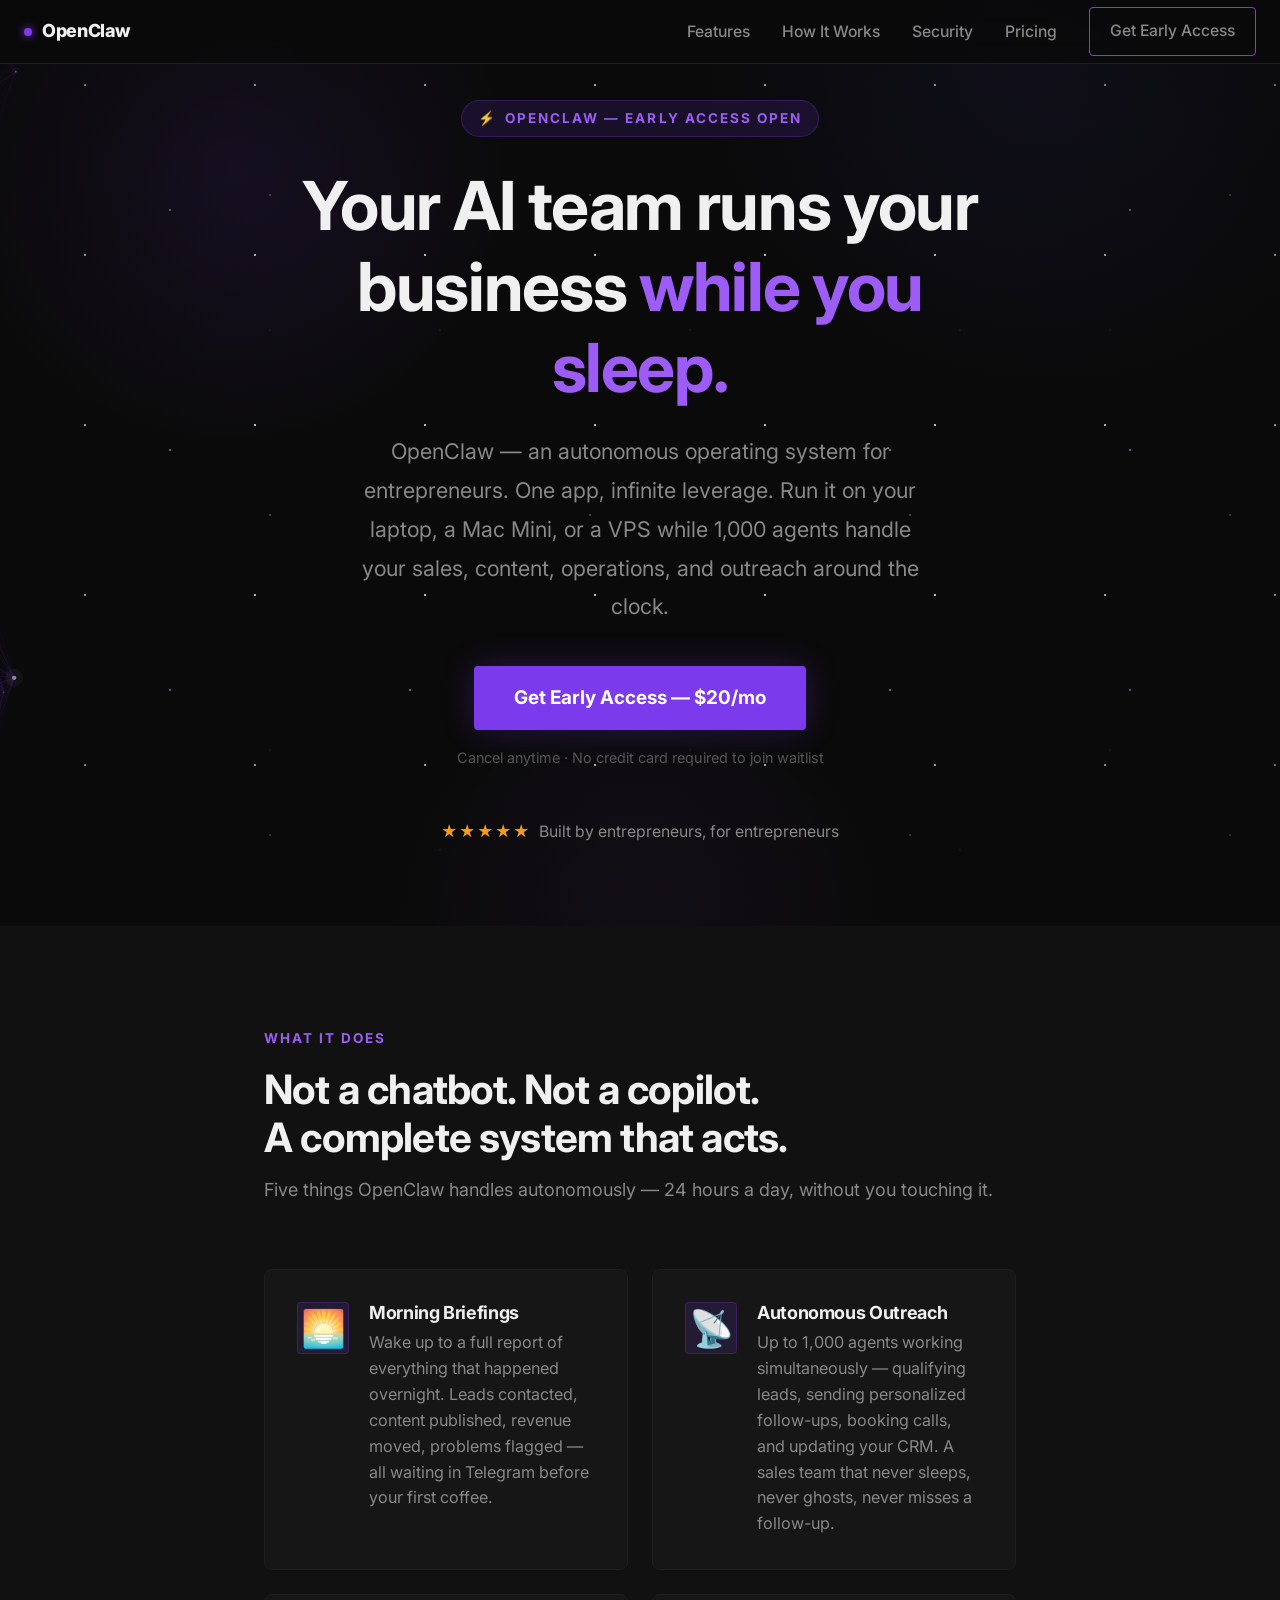
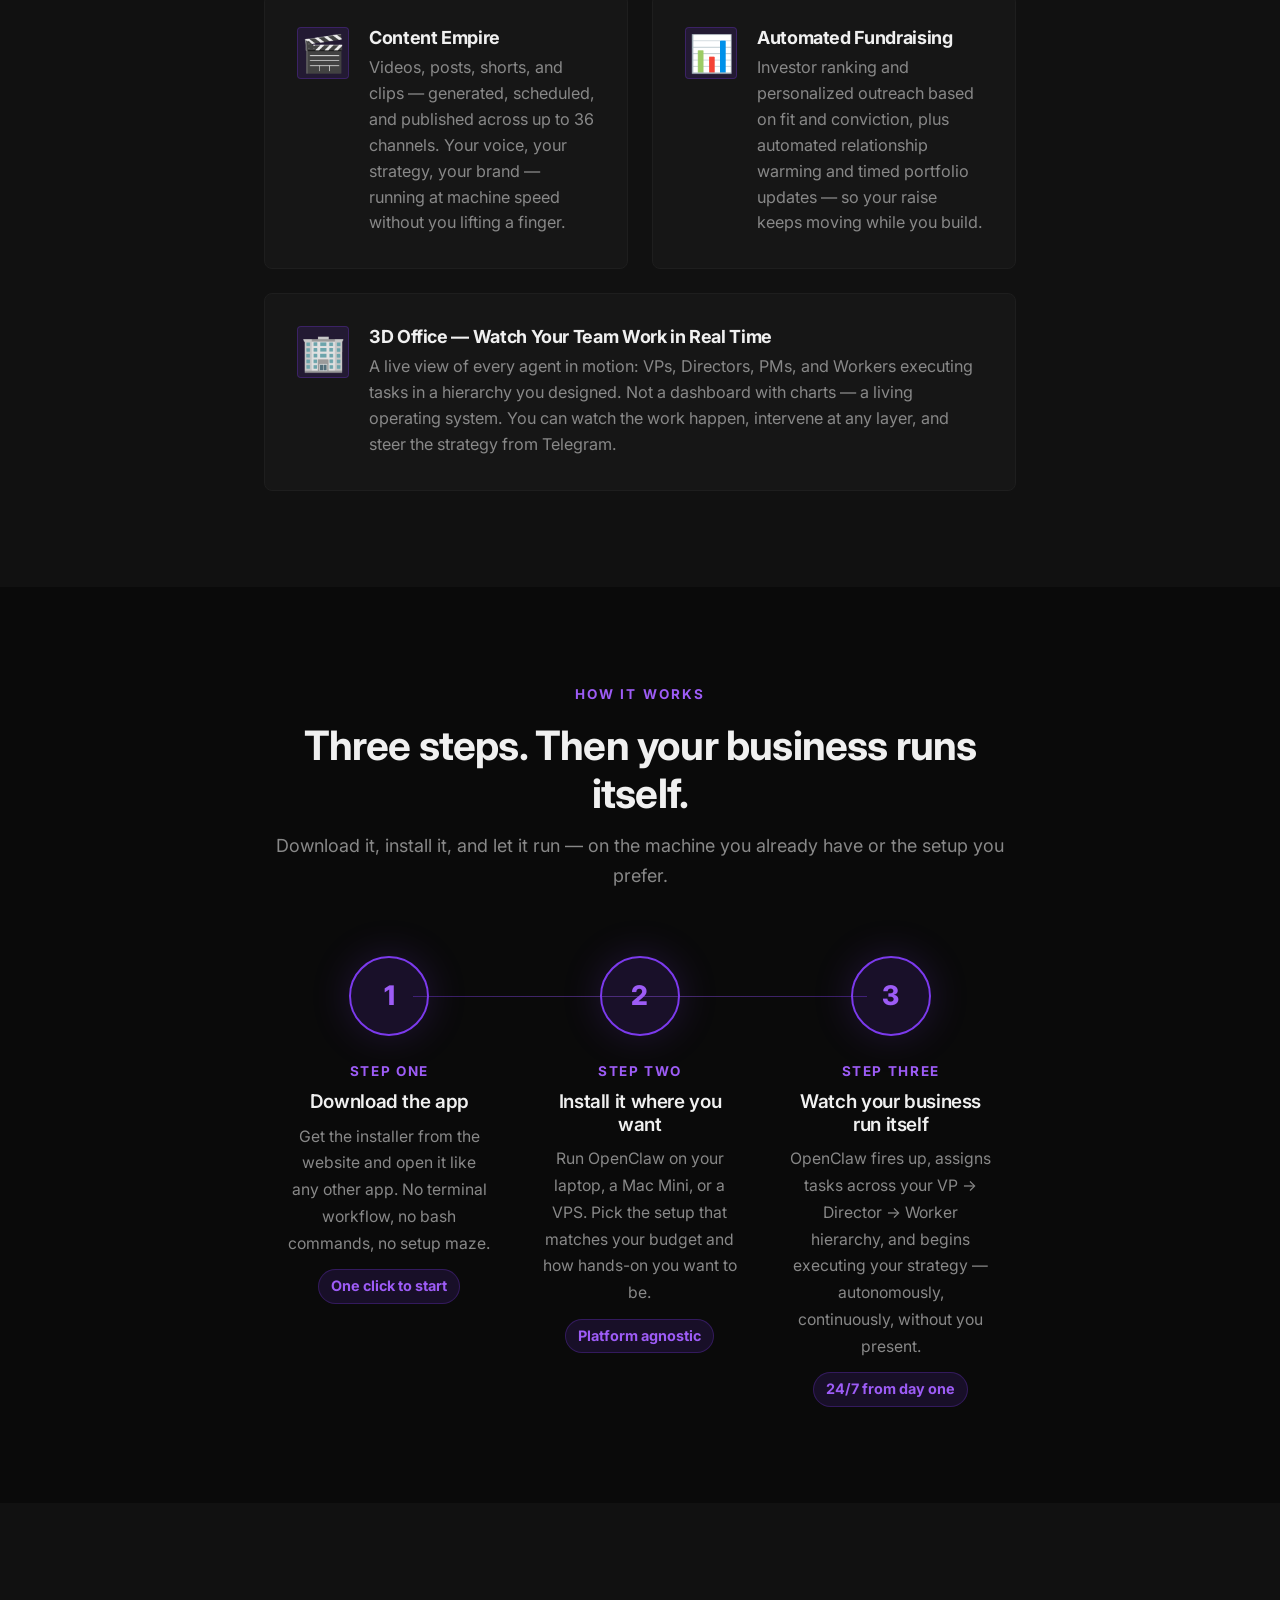
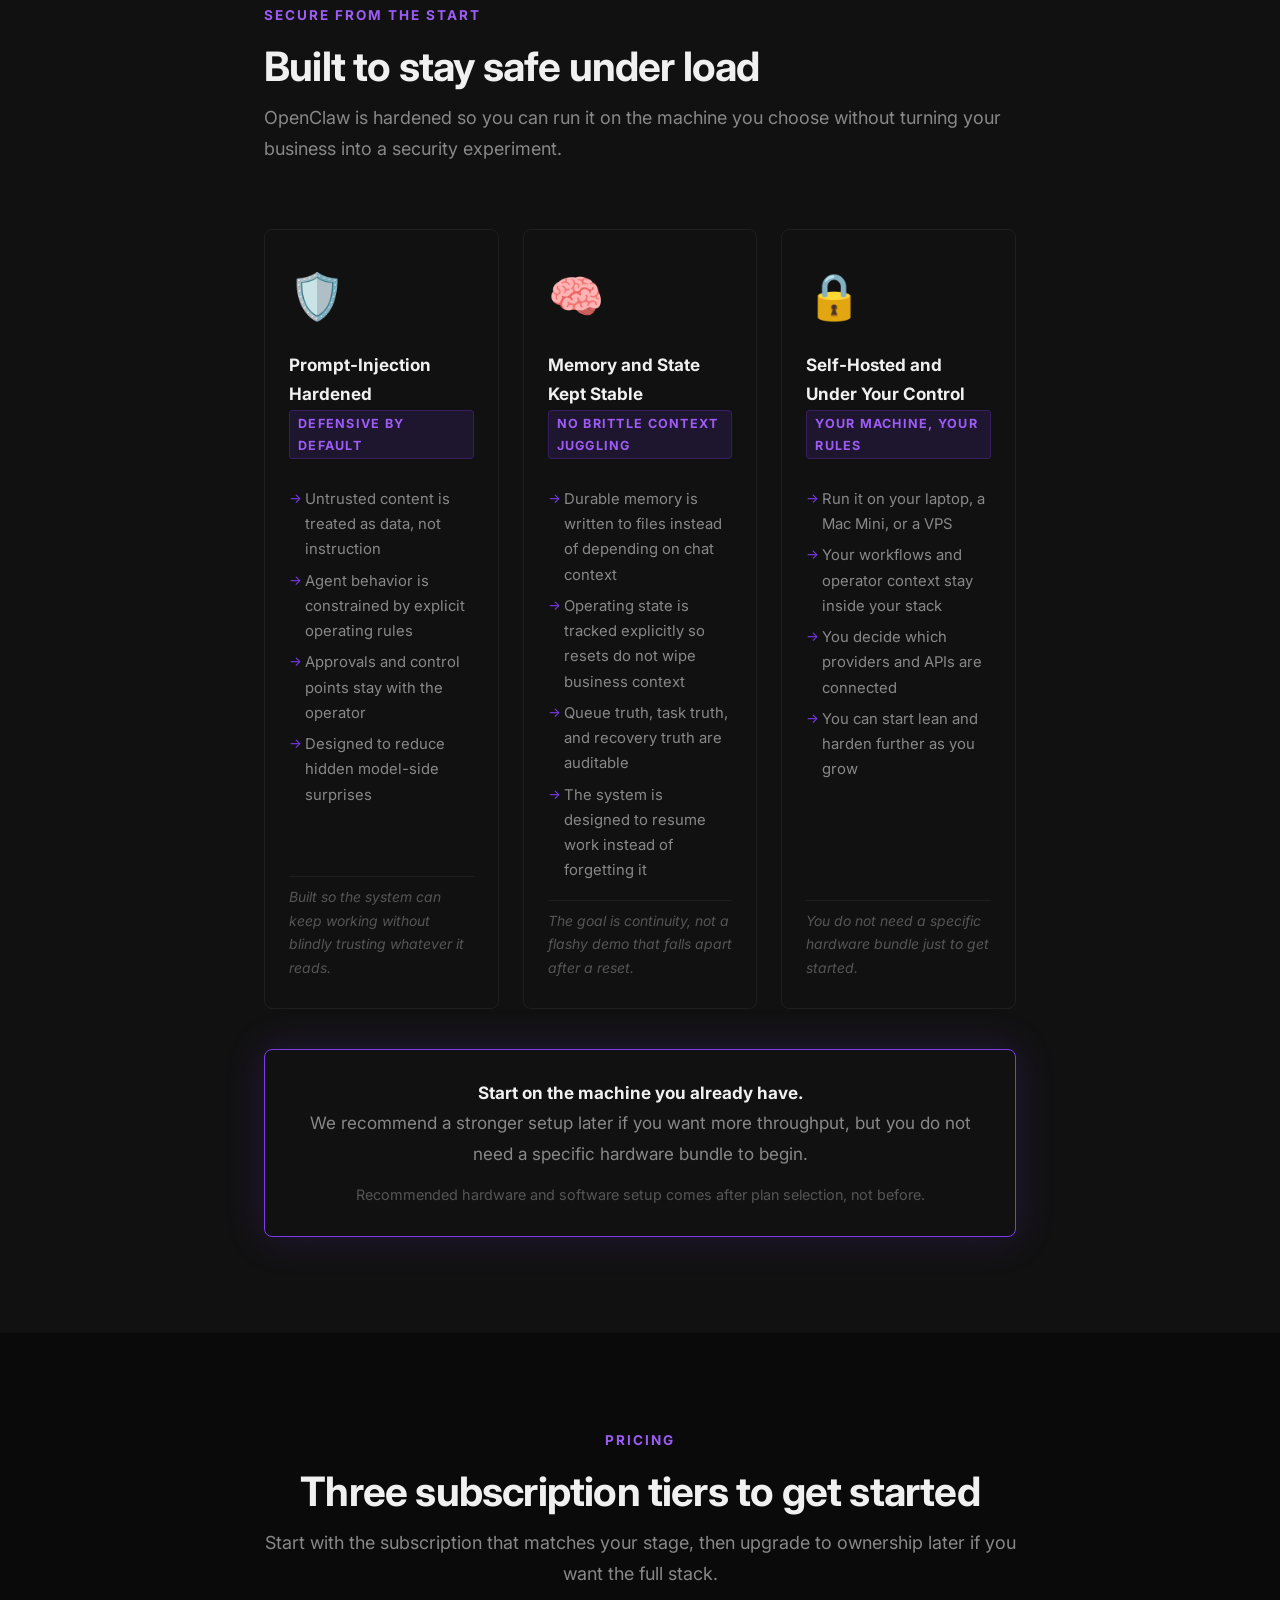
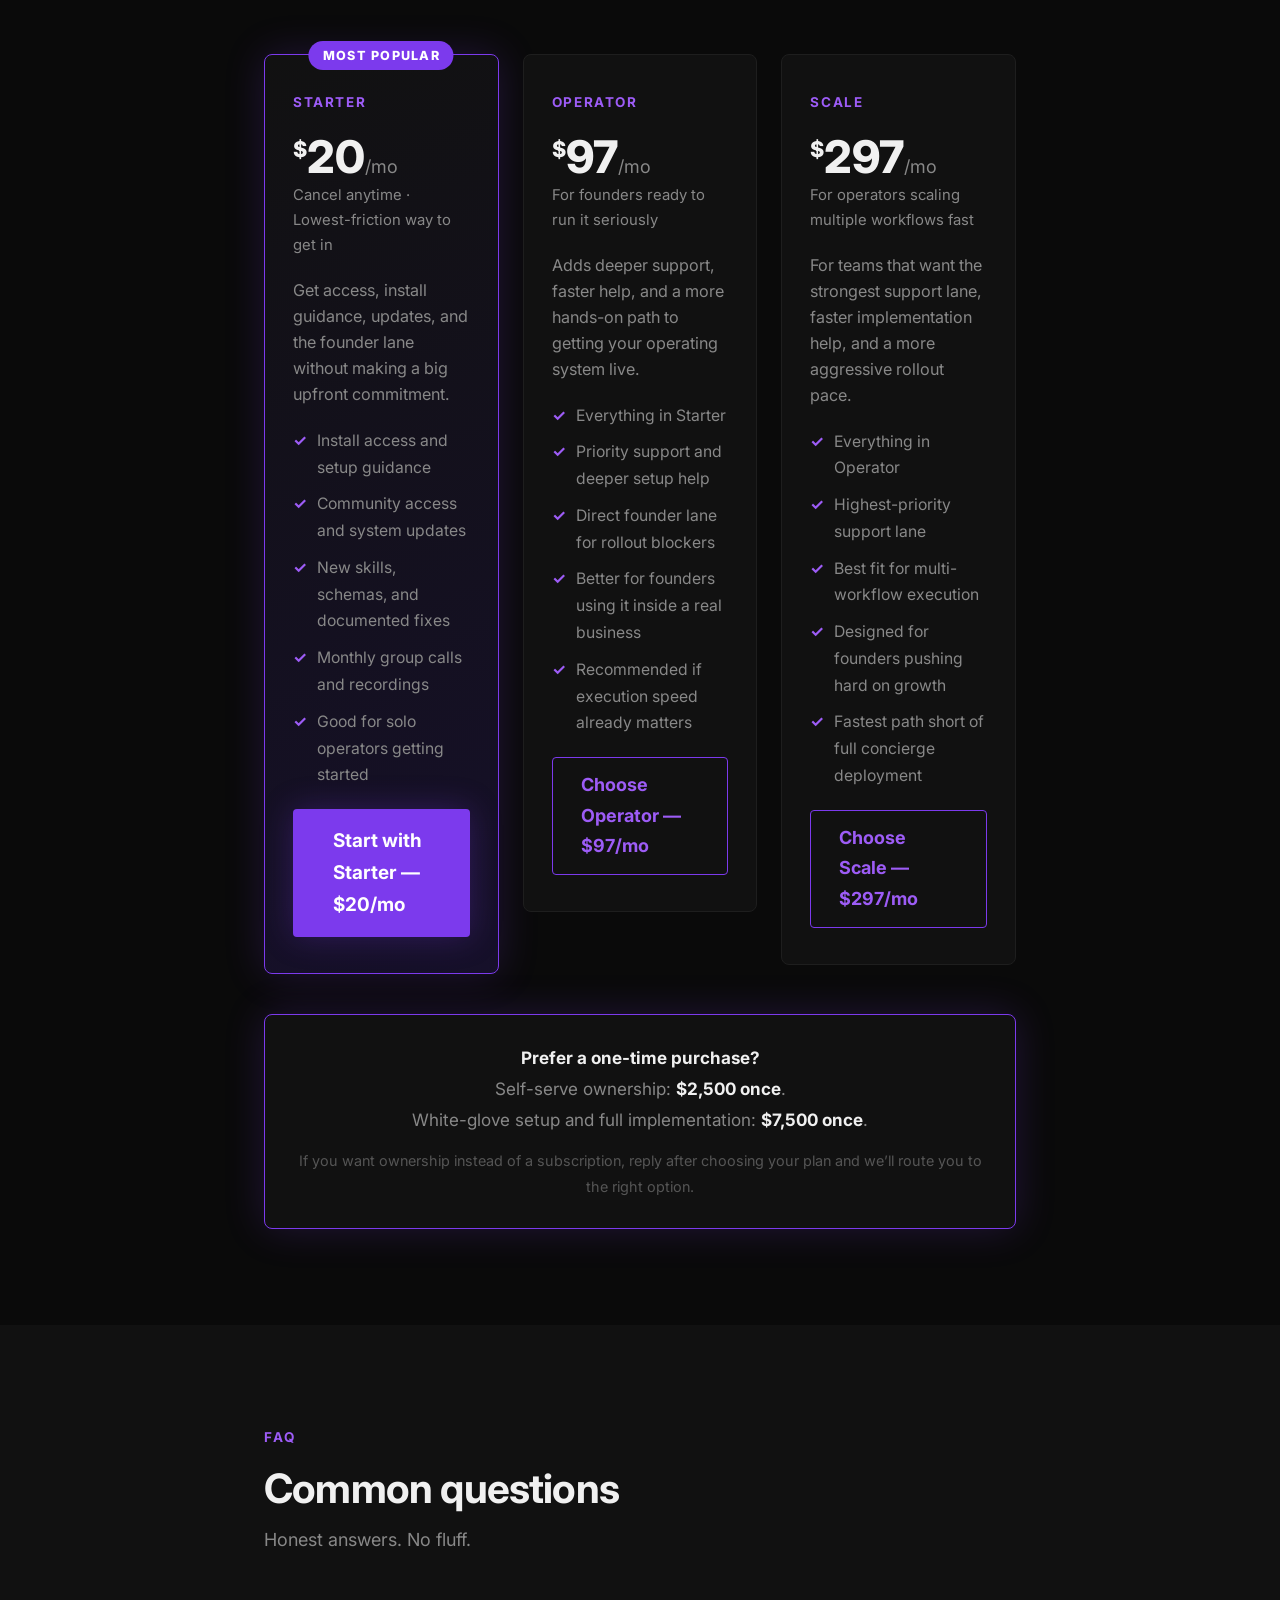
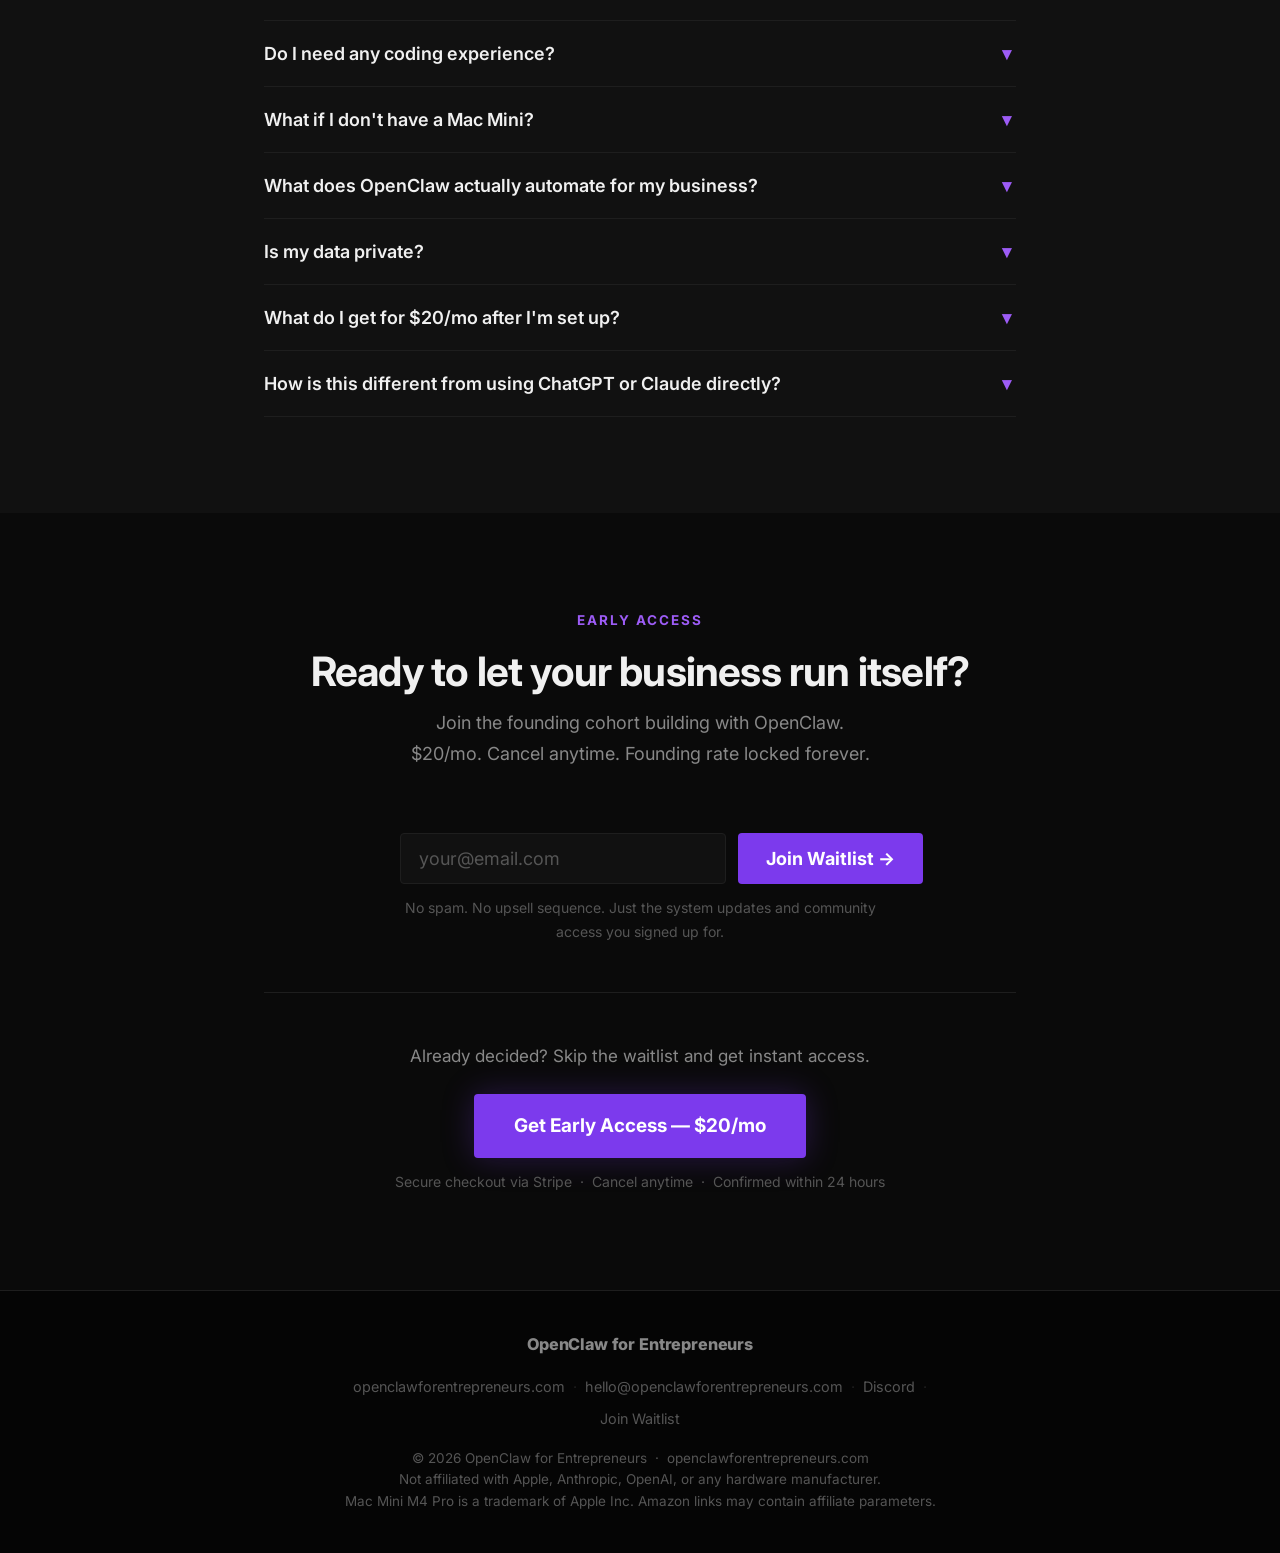
==== commit 1f672456: "FIX: Revert index.html and styles.css to pre-change state — agent scope creep changed live site layo" ====
--- a/index.html
+++ b/index.html
@@ -34,19 +34,7 @@
   <!-- Favicon (inline SVG as data URI — no file dependency) -->
   <link rel="icon" href="data:image/svg+xml,<svg xmlns='http://www.w3.org/2000/svg' viewBox='0 0 32 32'><rect width='32' height='32' rx='6' fill='%237c3aed'/><text y='24' x='4' font-size='22'>🤖</text></svg>" />
 </head>
-<body data-theme="night">
-
-<!-- Full-page immersive background (fixed, z-index 0, behind all content) -->
-<div class="page-bg" aria-hidden="true">
-  <div class="page-bg__night-base"></div>
-  <div class="page-bg__night-stars"></div>
-  <div class="page-bg__day-base"></div>
-  <div class="page-bg__day-dust"></div>
-  <div class="page-bg__aurora"></div>
-  <canvas id="page-canvas"></canvas>
-  <div class="cursor-halo" id="cursor-halo"></div>
-  <div class="page-bg__vignette"></div>
-</div>
+<body>
 
 <!-- ═══════════════════════════════════════════════════════════
      NAV
@@ -62,11 +50,6 @@
     <li><a href="#security">Security</a></li>
     <li><a href="#pricing">Pricing</a></li>
     <li><a href="#waitlist" class="btn btn--secondary btn--sm">Get Early Access</a></li>
-    <li>
-      <button class="theme-toggle" id="theme-toggle" aria-label="Toggle day/night mode" title="Toggle day/night">
-        <span class="theme-toggle__icon">🌙</span>
-      </button>
-    </li>
   </ul>
 </nav>
 
@@ -76,6 +59,7 @@
 ════════════════════════════════════════════════════════════ -->
 <section class="hero" id="hero">
   <div class="hero__bg" aria-hidden="true"></div>
+  <canvas class="hero__canvas" id="hero-particles" aria-hidden="true"></canvas>
   <div class="hero__content">
 
     <div class="hero__eyebrow">
@@ -618,264 +602,320 @@
 
 
 <!-- ═══════════════════════════════════════════════════════════
-     JAVASCRIPT — full-page particles · day/night · FAQ · form
+     JAVASCRIPT — hero particle field + FAQ accordion + waitlist form handler
 ════════════════════════════════════════════════════════════ -->
 <script>
 (function () {
   'use strict';
 
-  /* ── THEME SYSTEM ──────────────────────────────────────────── */
-  var body       = document.body;
-  var toggleBtn  = document.getElementById('theme-toggle');
-  var toggleIcon = toggleBtn && toggleBtn.querySelector('.theme-toggle__icon');
-  var auroraEl   = document.querySelector('.page-bg__aurora');
-  var haloEl     = document.getElementById('cursor-halo');
-
-  var currentTheme = 'night';
-  var themeBlend   = 0;   /* 0 = night, 1 = day */
-  var themeTarget  = 0;
-  var BLEND_SPEED  = 1 / 200; /* ~3.3s at 60fps */
-
-  function applyTheme(theme) {
-    currentTheme = theme;
-    body.setAttribute('data-theme', theme);
-    sessionStorage.setItem('oc_theme', theme);
-    themeTarget = theme === 'day' ? 1 : 0;
-    if (toggleIcon) toggleIcon.textContent = theme === 'day' ? '\u2600\ufe0f' : '\uD83C\uDF19';
-  }
-
-  (function initTheme() {
-    var saved    = sessionStorage.getItem('oc_theme');
-    var returned = !!sessionStorage.getItem('oc_visited');
-    sessionStorage.setItem('oc_visited', '1');
-    applyTheme('night');
-    if (returned) {
-      setTimeout(function () { applyTheme('day'); }, saved === 'night' ? 8000 : 5000);
-    } else {
-      setTimeout(function () { applyTheme('day'); }, 3 * 60 * 1000);
-    }
-  }());
-
-  if (toggleBtn) {
-    toggleBtn.addEventListener('click', function () {
-      applyTheme(currentTheme === 'night' ? 'day' : 'night');
-    });
-  }
-
-  /* ── FULL-PAGE PARTICLE FIELD ──────────────────────────────── */
-  var canvas = document.getElementById('page-canvas');
-  if (!canvas || !canvas.getContext) return;
-  var ctx = canvas.getContext('2d');
-  if (!ctx) return;
-
-  var DPR = Math.min(window.devicePixelRatio || 1, 2);
-  var particles = [];
-  var ptr = { x: 0, y: 0, tx: 0, ty: 0, on: false };
-  var W = 0, H = 0;
-
-  /* Night config — 2x faster than the original hero field */
-  var NIGHT = {
-    count: 108, drift: 0.44, driftForce: 2.0, flowScale: 1.0, friction: 0.985,
-    radius: 220, attract: 0.036, swirl: 0.026, repel: 0,
-    lineDistance: 154, lineOpacity: 0.28,
-    lineColor: [124,58,237], nodeColor: [245,244,255], glowColor: [167,139,250],
-    nodeOpacity: 0.92, minSize: 0.72, maxSize: 2.05, twinkleSpeed: 1.0
-  };
-
-  /* Day config — warm golden particles */
-  var DAY = {
-    count: 108, drift: 0.36, driftForce: 1.6, flowScale: 0.85, friction: 0.987,
-    radius: 230, attract: 0.030, swirl: 0.020, repel: 0,
-    lineDistance: 162, lineOpacity: 0.30,
-    lineColor: [217,119,6], nodeColor: [255,245,200], glowColor: [251,191,36],
-    nodeOpacity: 0.88, minSize: 0.72, maxSize: 2.05, twinkleSpeed: 0.8
-  };
-
-  function lerp(a,b,t) { return a+(b-a)*t; }
-  function lerpRGB(a,b,t) {
-    return [Math.round(lerp(a[0],b[0],t)),Math.round(lerp(a[1],b[1],t)),Math.round(lerp(a[2],b[2],t))];
-  }
-
-  function getCfg() {
-    var t = themeBlend;
-    if (t <= 0) return NIGHT;
-    if (t >= 1) return DAY;
+  function createParticleField(canvas, options) {
+    if (!canvas || !canvas.getContext) return null;
+    const ctx = canvas.getContext('2d');
+    if (!ctx) return null;
+    const particles = [];
+    const pointer = { x: 0, y: 0, targetX: 0, targetY: 0, active: false };
+    const dpr = Math.min(window.devicePixelRatio || 1, 2);
+    let width = 0;
+    let height = 0;
+    let rafId = null;
+
+    function variantSettings() {
+      return typeof options.getVariant === 'function' ? options.getVariant() : (options.variant || {});
+    }
+
+    function resize() {
+      const rect = canvas.getBoundingClientRect();
+      width = Math.max(1, rect.width || canvas.clientWidth || window.innerWidth);
+      height = Math.max(1, rect.height || canvas.clientHeight || window.innerHeight);
+      canvas.width = Math.round(width * dpr);
+      canvas.height = Math.round(height * dpr);
+      ctx.setTransform(dpr, 0, 0, dpr, 0, 0);
+      if (!particles.length) seed();
+    }
+
+    function seed() {
+      particles.length = 0;
+      const cfg = variantSettings();
+      const count = cfg.count || 90;
+      for (let i = 0; i < count; i += 1) {
+        particles.push({
+          x: Math.random() * width,
+          y: Math.random() * height,
+          vx: (Math.random() - 0.5) * (cfg.drift || 0.18),
+          vy: (Math.random() - 0.5) * (cfg.drift || 0.18),
+          baseSize: (cfg.minSize || 0.7) + Math.random() * ((cfg.maxSize || 2.2) - (cfg.minSize || 0.7)),
+          depth: 0.45 + Math.random() * 0.9,
+          twinkle: Math.random() * Math.PI * 2
+        });
+      }
+    }
+
+    function setPointer(x, y, active) {
+      pointer.targetX = x;
+      pointer.targetY = y;
+      if (!pointer.active) {
+        pointer.x = x;
+        pointer.y = y;
+      }
+      pointer.active = active;
+    }
+
+    function updatePointer() {
+      pointer.x += (pointer.targetX - pointer.x) * 0.12;
+      pointer.y += (pointer.targetY - pointer.y) * 0.12;
+    }
+
+    function stepParticle(p, cfg, time) {
+      p.twinkle += 0.01 * (cfg.twinkleSpeed || 1);
+      p.vx *= cfg.friction || 0.985;
+      p.vy *= cfg.friction || 0.985;
+      p.vx += (Math.sin((p.y + time * 0.02) * 0.01 * (cfg.flowScale || 1)) * 0.0025 + (Math.random() - 0.5) * 0.0008) * (cfg.driftForce || 1);
+      p.vy += (Math.cos((p.x - time * 0.015) * 0.01 * (cfg.flowScale || 1)) * 0.0025 + (Math.random() - 0.5) * 0.0008) * (cfg.driftForce || 1);
+
+      if (pointer.active || cfg.alwaysInteractive) {
+        const dx = pointer.x - p.x;
+        const dy = pointer.y - p.y;
+        const dist = Math.hypot(dx, dy) || 0.001;
+        const radius = (cfg.radius || 170) * p.depth;
+        if (dist < radius) {
+          const force = 1 - dist / radius;
+          const nx = dx / dist;
+          const ny = dy / dist;
+          const attract = (cfg.attract || 0.018) * force * p.depth;
+          const swirl = (cfg.swirl || 0) * force * p.depth;
+          const repel = (cfg.repel || 0) * force * p.depth;
+          p.vx += nx * attract - ny * swirl - nx * repel;
+          p.vy += ny * attract + nx * swirl - ny * repel;
+        }
+      }
+
+      p.x += p.vx;
+      p.y += p.vy;
+      if (p.x < -20) p.x = width + 20;
+      if (p.x > width + 20) p.x = -20;
+      if (p.y < -20) p.y = height + 20;
+      if (p.y > height + 20) p.y = -20;
+    }
+
+    function drawConnections(cfg) {
+      const lineDistance = cfg.lineDistance || 150;
+      for (let i = 0; i < particles.length; i += 1) {
+        const a = particles[i];
+        for (let j = i + 1; j < particles.length; j += 1) {
+          const b = particles[j];
+          const dx = a.x - b.x;
+          const dy = a.y - b.y;
+          const dist = Math.hypot(dx, dy);
+          if (dist > lineDistance) continue;
+          const alpha = (1 - dist / lineDistance) * (cfg.lineOpacity || 0.22) * Math.min(a.depth, b.depth);
+          if (alpha <= 0.01) continue;
+          ctx.beginPath();
+          ctx.strokeStyle = 'rgba(' + cfg.lineColor.join(',') + ',' + alpha.toFixed(3) + ')';
+          ctx.lineWidth = cfg.lineWidth || 1;
+          ctx.moveTo(a.x, a.y);
+          ctx.lineTo(b.x, b.y);
+          ctx.stroke();
+        }
+      }
+    }
+
+    function drawParticles(cfg, time) {
+      const nodeColor = cfg.nodeColor || [255, 255, 255];
+      const glowColor = cfg.glowColor || nodeColor;
+      particles.forEach(function (p) {
+        const pulse = 0.65 + 0.35 * Math.sin(p.twinkle + time * 0.0012);
+        const size = p.baseSize * p.depth * (cfg.sizeBoost || 1);
+        const alpha = (cfg.nodeOpacity || 0.8) * pulse;
+        ctx.beginPath();
+        ctx.fillStyle = 'rgba(' + glowColor.join(',') + ',' + (alpha * 0.12).toFixed(3) + ')';
+        ctx.arc(p.x, p.y, size * 4.2, 0, Math.PI * 2);
+        ctx.fill();
+        ctx.beginPath();
+        ctx.fillStyle = 'rgba(' + nodeColor.join(',') + ',' + alpha.toFixed(3) + ')';
+        ctx.arc(p.x, p.y, Math.max(0.45, size), 0, Math.PI * 2);
+        ctx.fill();
+      });
+    }
+
+    function frame(time) {
+      const cfg = variantSettings();
+      updatePointer();
+      ctx.clearRect(0, 0, width, height);
+      particles.forEach(function (p) { stepParticle(p, cfg, time || 0); });
+      drawConnections(cfg);
+      drawParticles(cfg, time || 0);
+      rafId = requestAnimationFrame(frame);
+    }
+
+    resize();
+    rafId = requestAnimationFrame(frame);
+
     return {
-      drift:        lerp(NIGHT.drift,       DAY.drift,       t),
-      driftForce:   lerp(NIGHT.driftForce,  DAY.driftForce,  t),
-      flowScale:    lerp(NIGHT.flowScale,    DAY.flowScale,   t),
-      friction:     lerp(NIGHT.friction,     DAY.friction,    t),
-      radius:       lerp(NIGHT.radius,       DAY.radius,      t),
-      attract:      lerp(NIGHT.attract,      DAY.attract,     t),
-      swirl:        lerp(NIGHT.swirl,        DAY.swirl,       t),
-      repel: 0,
-      lineDistance: lerp(NIGHT.lineDistance, DAY.lineDistance, t),
-      lineOpacity:  lerp(NIGHT.lineOpacity,  DAY.lineOpacity,  t),
-      lineColor:    lerpRGB(NIGHT.lineColor,  DAY.lineColor,   t),
-      nodeColor:    lerpRGB(NIGHT.nodeColor,  DAY.nodeColor,   t),
-      glowColor:    lerpRGB(NIGHT.glowColor,  DAY.glowColor,   t),
-      nodeOpacity:  lerp(NIGHT.nodeOpacity,  DAY.nodeOpacity,  t),
-      twinkleSpeed: lerp(NIGHT.twinkleSpeed, DAY.twinkleSpeed, t)
+      resize: resize,
+      setPointer: setPointer,
+      destroy: function () { if (rafId) cancelAnimationFrame(rafId); }
     };
   }
 
-  function resize() {
-    W = window.innerWidth; H = window.innerHeight;
-    canvas.width  = Math.round(W * DPR);
-    canvas.height = Math.round(H * DPR);
-    ctx.setTransform(DPR, 0, 0, DPR, 0, 0);
-    if (!particles.length) seed();
+  const canvas = document.getElementById('hero-particles');
+  const hero = document.getElementById('hero');
+  let heroField = null;
+
+  if (canvas && hero) {
+    heroField = createParticleField(canvas, {
+      variant: {
+        count: 108,
+        drift: 0.22,
+        driftForce: 1,
+        flowScale: 1,
+        friction: 0.985,
+        radius: 200,
+        attract: 0.018,
+        swirl: 0.013,
+        repel: 0,
+        lineDistance: 154,
+        lineOpacity: 0.28,
+        lineColor: [124, 58, 237],
+        nodeColor: [245, 244, 255],
+        glowColor: [167, 139, 250],
+        nodeOpacity: 0.92,
+        minSize: 0.72,
+        maxSize: 2.05,
+        sizeBoost: 1,
+        twinkleSpeed: 1
+      }
+    });
+
+    function localPoint(clientX, clientY) {
+      const rect = hero.getBoundingClientRect();
+      return { x: clientX - rect.left, y: clientY - rect.top };
+    }
+
+    hero.addEventListener('mousemove', function (event) {
+      const point = localPoint(event.clientX, event.clientY);
+      heroField.setPointer(point.x, point.y, true);
+    }, { passive: true });
+
+    hero.addEventListener('mouseleave', function () {
+      heroField.setPointer(hero.clientWidth * 0.5, hero.clientHeight * 0.45, false);
+    });
+
+    hero.addEventListener('touchmove', function (event) {
+      if (!event.touches || !event.touches[0]) return;
+      const point = localPoint(event.touches[0].clientX, event.touches[0].clientY);
+      heroField.setPointer(point.x, point.y, true);
+    }, { passive: true });
+
+    window.addEventListener('resize', heroField.resize);
+    heroField.setPointer(hero.clientWidth * 0.58, hero.clientHeight * 0.42, false);
   }
 
-  function seed() {
-    particles.length = 0;
-    for (var i = 0; i < NIGHT.count; i++) {
-      particles.push({
-        x: Math.random()*W, y: Math.random()*H,
-        vx: (Math.random()-0.5)*NIGHT.drift,
-        vy: (Math.random()-0.5)*NIGHT.drift,
-        base: NIGHT.minSize + Math.random()*(NIGHT.maxSize-NIGHT.minSize),
-        depth: 0.45 + Math.random()*0.9,
-        twinkle: Math.random()*Math.PI*2
-      });
-    }
-  }
-
-  function stepParticle(p, c, t) {
-    p.twinkle += 0.01 * c.twinkleSpeed;
-    p.vx *= c.friction; p.vy *= c.friction;
-    p.vx += (Math.sin((p.y+t*0.02)*0.01*c.flowScale)*0.0025+(Math.random()-0.5)*0.0008)*c.driftForce;
-    p.vy += (Math.cos((p.x-t*0.015)*0.01*c.flowScale)*0.0025+(Math.random()-0.5)*0.0008)*c.driftForce;
-    if (ptr.on) {
-      var dx=ptr.x-p.x, dy=ptr.y-p.y, dist=Math.hypot(dx,dy)||0.001, r=c.radius*p.depth;
-      if (dist < r) {
-        var f=(1-dist/r)*p.depth, nx=dx/dist, ny=dy/dist;
-        p.vx += nx*c.attract*f - ny*c.swirl*f;
-        p.vy += ny*c.attract*f + nx*c.swirl*f;
-      }
-    }
-    p.x += p.vx; p.y += p.vy;
-    if (p.x < -20) p.x = W+20; if (p.x > W+20) p.x = -20;
-    if (p.y < -20) p.y = H+20; if (p.y > H+20) p.y = -20;
-  }
-
-  function updateGlowLayers() {
-    var t=themeBlend, ac=lerpRGB([124,58,237],[251,191,36],t), bc=lerpRGB([79,70,229],[249,115,22],t);
-    var ao=lerp(0.22,0.42,t).toFixed(3), bo=lerp(0.15,0.28,t).toFixed(3);
-    var px=ptr.x, py=ptr.y;
-    if (auroraEl) {
-      auroraEl.style.background =
-        'radial-gradient(circle 340px at '+px+'px '+py+'px,rgba('+ac[0]+','+ac[1]+','+ac[2]+','+ao+'),transparent 65%),' +
-        'radial-gradient(circle 440px at '+(px-80)+'px '+(py+60)+'px,rgba('+bc[0]+','+bc[1]+','+bc[2]+','+bo+'),transparent 68%)';
-    }
-    if (haloEl) {
-      var ha=(0.18*t).toFixed(3);
-      haloEl.style.background='radial-gradient(circle 300px at '+px+'px '+py+'px,rgba(251,191,36,'+ha+'),transparent 70%)';
-    }
-  }
-
-  function frame(t) {
-    if (themeBlend < themeTarget) themeBlend = Math.min(themeTarget, themeBlend+BLEND_SPEED);
-    else if (themeBlend > themeTarget) themeBlend = Math.max(themeTarget, themeBlend-BLEND_SPEED);
-    ptr.x += (ptr.tx-ptr.x)*0.12; ptr.y += (ptr.ty-ptr.y)*0.12;
-    var c = getCfg();
-    ctx.clearRect(0, 0, W, H);
-    for (var i=0; i<particles.length; i++) stepParticle(particles[i], c, t||0);
-    var lc=c.lineColor;
-    for (var i=0; i<particles.length; i++) {
-      var a=particles[i];
-      for (var j=i+1; j<particles.length; j++) {
-        var b=particles[j], dx=a.x-b.x, dy=a.y-b.y, d=Math.hypot(dx,dy);
-        if (d > c.lineDistance) continue;
-        var alpha=(1-d/c.lineDistance)*c.lineOpacity*Math.min(a.depth,b.depth);
-        if (alpha < 0.01) continue;
-        ctx.beginPath();
-        ctx.strokeStyle='rgba('+lc[0]+','+lc[1]+','+lc[2]+','+alpha.toFixed(3)+')';
-        ctx.lineWidth=1; ctx.moveTo(a.x,a.y); ctx.lineTo(b.x,b.y); ctx.stroke();
-      }
-    }
-    var nc=c.nodeColor, gc=c.glowColor;
-    for (var i=0; i<particles.length; i++) {
-      var p=particles[i];
-      var pulse=0.65+0.35*Math.sin(p.twinkle+(t||0)*0.0012);
-      var sz=p.base*p.depth, al=c.nodeOpacity*pulse;
-      ctx.beginPath();
-      ctx.fillStyle='rgba('+gc[0]+','+gc[1]+','+gc[2]+','+(al*0.12).toFixed(3)+')';
-      ctx.arc(p.x,p.y,sz*4.2,0,Math.PI*2); ctx.fill();
-      ctx.beginPath();
-      ctx.fillStyle='rgba('+nc[0]+','+nc[1]+','+nc[2]+','+al.toFixed(3)+')';
-      ctx.arc(p.x,p.y,Math.max(0.45,sz),0,Math.PI*2); ctx.fill();
-    }
-    updateGlowLayers();
-    requestAnimationFrame(frame);
-  }
-
-  resize();
-  ptr.x=W*0.58; ptr.y=H*0.42; ptr.tx=ptr.x; ptr.ty=ptr.y;
-  window.addEventListener('resize', resize, {passive:true});
-  requestAnimationFrame(frame);
-
-  window.addEventListener('mousemove', function(e) { ptr.tx=e.clientX; ptr.ty=e.clientY; ptr.on=true; }, {passive:true});
-  window.addEventListener('touchmove', function(e) {
-    if (e.touches&&e.touches[0]) { ptr.tx=e.touches[0].clientX; ptr.ty=e.touches[0].clientY; ptr.on=true; }
-  }, {passive:true});
-  window.addEventListener('mouseleave', function() { ptr.on=false; });
-
-  /* ── FAQ ACCORDION ─────────────────────────────────────────── */
-  document.querySelectorAll('.faq__item').forEach(function(item) {
-    var btn = item.querySelector('.faq__question');
-    btn.addEventListener('click', function() {
-      var open = item.classList.contains('faq__item--open');
-      document.querySelectorAll('.faq__item').forEach(function(i) {
+  const faqItems = document.querySelectorAll('.faq__item');
+
+  faqItems.forEach(function (item) {
+    const btn = item.querySelector('.faq__question');
+    btn.addEventListener('click', function () {
+      const isOpen = item.classList.contains('faq__item--open');
+
+      faqItems.forEach(function (i) {
         i.classList.remove('faq__item--open');
         i.querySelector('.faq__question').setAttribute('aria-expanded', 'false');
       });
-      if (!open) { item.classList.add('faq__item--open'); btn.setAttribute('aria-expanded', 'true'); }
+
+      if (!isOpen) {
+        item.classList.add('faq__item--open');
+        btn.setAttribute('aria-expanded', 'true');
+      }
     });
   });
 
-  /* ── WAITLIST FORM ─────────────────────────────────────────── */
-  var form    = document.getElementById('waitlist-form');
-  var success = document.getElementById('waitlist-success');
+  const form    = document.getElementById('waitlist-form');
+  const success = document.getElementById('waitlist-success');
+
   if (form) {
-    form.addEventListener('submit', async function(e) {
+    form.addEventListener('submit', async function (e) {
       e.preventDefault();
-      var data=new FormData(form), endpoint=form.getAttribute('action');
+
+      const data     = new FormData(form);
+      const endpoint = form.getAttribute('action');
+
       if (endpoint.includes('YOUR_FORMSPREE_ID')) {
+        const email = data.get('email');
         try {
-          var list=JSON.parse(localStorage.getItem('oc_waitlist')||'[]');
-          list.push({email:data.get('email'),ts:new Date().toISOString()});
-          localStorage.setItem('oc_waitlist',JSON.stringify(list));
-        } catch(_) {}
-        form.style.display='none'; success.style.display='block'; return;
-      }
-      var btn=form.querySelector('.waitlist__btn'); btn.textContent='Joining\u2026'; btn.disabled=true;
+          const list = JSON.parse(localStorage.getItem('oc_waitlist') || '[]');
+          list.push({ email: email, ts: new Date().toISOString() });
+          localStorage.setItem('oc_waitlist', JSON.stringify(list));
+        } catch (err) { }
+        form.style.display = 'none';
+        success.style.display = 'block';
+        return;
+      }
+
+      const btn = form.querySelector('.waitlist__btn');
+      btn.textContent = 'Joining…';
+      btn.disabled    = true;
+
       try {
-        var res=await fetch(endpoint,{method:'POST',body:data,headers:{Accept:'application/json'}});
-        if (res.ok) { form.style.display='none'; success.style.display='block'; }
-        else { btn.textContent='Try Again'; btn.disabled=false; }
-      } catch(_) { btn.textContent='Try Again'; btn.disabled=false; }
+        const res = await fetch(endpoint, {
+          method:  'POST',
+          body:    data,
+          headers: { Accept: 'application/json' }
+        });
+
+        if (res.ok) {
+          form.style.display    = 'none';
+          success.style.display = 'block';
+        } else {
+          btn.textContent = 'Try Again';
+          btn.disabled    = false;
+        }
+      } catch (err) {
+        btn.textContent = 'Try Again';
+        btn.disabled    = false;
+      }
     });
   }
 
-  /* ── SMOOTH SCROLL + ACTIVE NAV ────────────────────────────── */
-  document.querySelectorAll('a[href^="#"]').forEach(function(a) {
-    a.addEventListener('click', function(e) {
-      var target=document.querySelector(this.getAttribute('href'));
-      if (target) { e.preventDefault(); target.scrollIntoView({behavior:'smooth',block:'start'}); }
+  document.querySelectorAll('a[href^="#"]').forEach(function (anchor) {
+    anchor.addEventListener('click', function (e) {
+      const target = document.querySelector(this.getAttribute('href'));
+      if (target) {
+        e.preventDefault();
+        target.scrollIntoView({ behavior: 'smooth', block: 'start' });
+      }
     });
   });
-  var sections=document.querySelectorAll('section[id]');
-  var navLinks=document.querySelectorAll('.nav__links a[href^="#"]');
-  var nav=document.querySelector('.nav');
-  window.addEventListener('scroll', function() {
-    nav.style.boxShadow = window.scrollY>32 ? '0 1px 0 0 #1e1e1e, 0 8px 32px rgba(0,0,0,0.5)' : 'none';
-    var current='';
-    sections.forEach(function(s) { if (window.scrollY>=s.offsetTop-120) current=s.getAttribute('id'); });
-    navLinks.forEach(function(link) { link.style.color=link.getAttribute('href')=='#'+current ? '#f0f0f0' : ''; });
-  }, {passive:true});
-
-}());
+
+  const sections  = document.querySelectorAll('section[id]');
+  const navLinks  = document.querySelectorAll('.nav__links a[href^="#"]');
+  const nav       = document.querySelector('.nav');
+
+  function onScroll() {
+    if (window.scrollY > 32) {
+      nav.style.boxShadow = '0 1px 0 0 #1e1e1e, 0 8px 32px rgba(0,0,0,0.5)';
+    } else {
+      nav.style.boxShadow = 'none';
+    }
+
+    let current = '';
+    sections.forEach(function (section) {
+      if (window.scrollY >= section.offsetTop - 120) {
+        current = section.getAttribute('id');
+      }
+    });
+
+    navLinks.forEach(function (link) {
+      link.style.color = '';
+      if (link.getAttribute('href') === '#' + current) {
+        link.style.color = '#f0f0f0';
+      }
+    });
+  }
+
+  window.addEventListener('scroll', onScroll, { passive: true });
+  onScroll();
+})();
 </script>
 
-</body>+</body>
+</html>
--- a/styles.css
+++ b/styles.css
@@ -84,10 +84,7 @@
 }
 
 .section--surface {
-  background-color: rgba(14, 14, 18, 0.76);
-  backdrop-filter: blur(2px);
-  -webkit-backdrop-filter: blur(2px);
-  transition: background-color 3.5s cubic-bezier(0.4, 0, 0.2, 1);
+  background-color: var(--surface);
 }
 
 .section__eyebrow {
@@ -237,16 +234,46 @@
 
 .hero__bg {
   z-index: 0;
-  /* Gradient color overlay for hero only — stars handled by fixed .page-bg */
   background:
     radial-gradient(circle at 18% 18%, rgba(124,58,237,0.12), transparent 22%),
     radial-gradient(circle at 82% 4%, rgba(79,70,229,0.10), transparent 26%),
-    radial-gradient(circle at 50% 100%, rgba(168,85,247,0.08), transparent 22%);
-  transition: background 4s ease;
-}
-/* Star dot layers removed — handled globally by .page-bg */
+    radial-gradient(circle at 50% 100%, rgba(168,85,247,0.08), transparent 22%),
+    #0a0a0a;
+}
+
 .hero__bg::before,
-.hero__bg::after { content: none; }
+.hero__bg::after {
+  content: '';
+  position: absolute;
+  inset: 0;
+  pointer-events: none;
+}
+
+.hero__bg::before {
+  opacity: 0.88;
+  background-image:
+    radial-gradient(circle, rgba(255,255,255,0.82) 0.8px, transparent 1.15px),
+    radial-gradient(circle, rgba(196,181,253,0.62) 0.72px, transparent 1.08px),
+    radial-gradient(circle, rgba(255,255,255,0.36) 0.6px, transparent 0.95px);
+  background-size: 170px 170px, 240px 240px, 320px 320px;
+  background-position: 0 0, 50px 90px, 110px 35px;
+}
+
+.hero__bg::after {
+  opacity: 0.28;
+  background-image:
+    radial-gradient(circle, rgba(124,58,237,0.38) 1px, transparent 1.35px),
+    radial-gradient(circle, rgba(255,255,255,0.16) 0.75px, transparent 1.05px);
+  background-size: 420px 420px, 520px 520px;
+  background-position: 60px 120px, 180px 70px;
+}
+
+.hero__canvas {
+  z-index: 1;
+  width: 100%;
+  height: 100%;
+  opacity: 0.95;
+}
 
 .hero::after {
   content: '';
@@ -967,292 +994,3 @@
   background: #7c3aed55;
   color: #fff;
 }
-
-
-/* ═══════════════════════════════════════════════════════════
-   FULL-PAGE IMMERSIVE BACKGROUND (fixed behind all content)
-══════════════════════════════════════════════════════════ */
-.page-bg {
-  position: fixed;
-  inset: 0;
-  z-index: 0;
-  pointer-events: none;
-  overflow: hidden;
-}
-
-/* Night sky base */
-.page-bg__night-base {
-  position: absolute; inset: 0;
-  background:
-    radial-gradient(circle at 18% 18%, rgba(124,58,237,0.12), transparent 22%),
-    radial-gradient(circle at 82% 4%,  rgba(79,70,229,0.10),  transparent 26%),
-    radial-gradient(circle at 50% 100%, rgba(168,85,247,0.08), transparent 22%),
-    #0a0a0a;
-  opacity: 1;
-  transition: opacity 4s cubic-bezier(0.4, 0, 0.2, 1);
-}
-
-/* Night stars */
-.page-bg__night-stars { position: absolute; inset: 0; opacity: 1; transition: opacity 3.5s cubic-bezier(0.4, 0, 0.2, 1); }
-.page-bg__night-stars::before {
-  content: '';
-  position: absolute; inset: 0;
-  opacity: 0.88;
-  background-image:
-    radial-gradient(circle, rgba(255,255,255,0.82) 0.8px, transparent 1.15px),
-    radial-gradient(circle, rgba(196,181,253,0.62) 0.72px, transparent 1.08px),
-    radial-gradient(circle, rgba(255,255,255,0.36) 0.60px, transparent 0.95px);
-  background-size: 170px 170px, 240px 240px, 320px 320px;
-  background-position: 0 0, 50px 90px, 110px 35px;
-  animation: bgStarDrift 80s linear infinite;
-}
-.page-bg__night-stars::after {
-  content: '';
-  position: absolute; inset: 0;
-  opacity: 0.28;
-  background-image:
-    radial-gradient(circle, rgba(124,58,237,0.38) 1px, transparent 1.35px),
-    radial-gradient(circle, rgba(255,255,255,0.16) 0.75px, transparent 1.05px);
-  background-size: 420px 420px, 520px 520px;
-  background-position: 60px 120px, 180px 70px;
-  animation: bgStarDriftReverse 120s linear infinite;
-}
-
-/* Day sky — sunrise gradient */
-.page-bg__day-base {
-  position: absolute; inset: 0;
-  background:
-    radial-gradient(ellipse 110% 55% at 50% -5%, rgba(251,191,36,0.45), transparent 55%),
-    radial-gradient(ellipse 65% 45% at 82% 18%, rgba(249,115,22,0.22), transparent 50%),
-    linear-gradient(180deg,
-      #0d1f3c 0%, #1a3a6e 12%, #c45c1a 40%,
-      #f97316 52%, #fbbf24 64%, #fef3c7 80%, #fff9f0 100%);
-  opacity: 0;
-  transition: opacity 4s cubic-bezier(0.4, 0, 0.2, 1);
-}
-
-/* Day golden dust motes */
-.page-bg__day-dust { position: absolute; inset: 0; opacity: 0; transition: opacity 4.5s cubic-bezier(0.4, 0, 0.2, 1); }
-.page-bg__day-dust::before {
-  content: '';
-  position: absolute; inset: 0;
-  opacity: 0.65;
-  background-image:
-    radial-gradient(circle, rgba(251,191,36,0.88) 0.8px, transparent 1.15px),
-    radial-gradient(circle, rgba(255,255,255,0.72) 0.65px, transparent 1.00px),
-    radial-gradient(circle, rgba(249,115,22,0.55) 0.55px, transparent 0.92px);
-  background-size: 160px 160px, 230px 230px, 310px 310px;
-  background-position: 20px 60px, 80px 30px, 140px 100px;
-  animation: bgStarDrift 80s linear infinite;
-}
-.page-bg__day-dust::after {
-  content: '';
-  position: absolute; inset: 0;
-  opacity: 0.32;
-  background-image:
-    radial-gradient(circle, rgba(251,191,36,0.50) 1px, transparent 1.35px),
-    radial-gradient(circle, rgba(255,220,150,0.35) 0.75px, transparent 1.10px);
-  background-size: 400px 400px, 500px 500px;
-  background-position: 55px 110px, 185px 65px;
-  animation: bgStarDriftReverse 120s linear infinite;
-}
-
-/* Aurora / cursor glow — updated via JS */
-.page-bg__aurora {
-  position: absolute; inset: 0;
-  opacity: 0.28;
-  background:
-    radial-gradient(circle 340px at 58% 42%, rgba(124,58,237,0.22), transparent 65%),
-    radial-gradient(circle 440px at 40% 55%,  rgba(79,70,229,0.15),  transparent 68%);
-  filter: blur(32px);
-  transition: opacity 3s ease;
-  will-change: background;
-}
-
-/* Cursor halo (day golden glow) — updated via JS */
-.cursor-halo {
-  position: absolute; inset: 0;
-  pointer-events: none;
-  opacity: 0;
-  transition: opacity 3s ease;
-  background: transparent;
-  z-index: 4;
-}
-
-/* Particle canvas */
-#page-canvas { position: absolute; inset: 0; width: 100%; height: 100%; z-index: 2; }
-
-/* Edge vignette */
-.page-bg__vignette {
-  position: absolute; inset: 0;
-  background: radial-gradient(ellipse 88% 82% at 50% 48%, transparent 34%, rgba(10,10,10,0.75) 100%);
-  z-index: 3;
-  transition: background 4s ease;
-}
-
-/* Day mode: activate day layers */
-body[data-theme="day"] .page-bg__night-base  { opacity: 0; }
-body[data-theme="day"] .page-bg__night-stars { opacity: 0; }
-body[data-theme="day"] .page-bg__day-base    { opacity: 1; }
-body[data-theme="day"] .page-bg__day-dust    { opacity: 1; }
-body[data-theme="day"] .page-bg__aurora      { opacity: 0.70; }
-body[data-theme="day"] .cursor-halo          { opacity: 1; }
-body[data-theme="day"] .page-bg__vignette {
-  background: radial-gradient(ellipse 88% 82% at 50% 48%, transparent 34%, rgba(255,244,224,0.50) 100%);
-}
-
-@keyframes bgStarDrift {
-  from { transform: translate3d(0, 0, 0); }
-  to   { transform: translate3d(-32px, -18px, 0); }
-}
-@keyframes bgStarDriftReverse {
-  from { transform: translate3d(0, 0, 0); }
-  to   { transform: translate3d(24px, 20px, 0); }
-}
-
-/* All page content sits above the fixed background */
-.nav, section, main, footer, .cta-section { position: relative; z-index: 1; }
-
-/* ═══════════════════════════════════════════════════════════
-   DAY MODE THEME — Warm sunrise palette
-══════════════════════════════════════════════════════════ */
-body[data-theme="day"] { background-color: #fff9f0; }
-
-body[data-theme="day"] p,
-body[data-theme="day"] .section__sub,
-body[data-theme="day"] .step__desc,
-body[data-theme="day"] .hero__sub,
-body[data-theme="day"] .hero__social-proof,
-body[data-theme="day"] .hero__microcopy    { color: #7c5c3a; transition: color 3.5s ease; }
-
-body[data-theme="day"] h1, body[data-theme="day"] h2,
-body[data-theme="day"] h3, body[data-theme="day"] h4,
-body[data-theme="day"] .section__headline,
-body[data-theme="day"] .hero__headline,
-body[data-theme="day"] .step__title,
-body[data-theme="day"] .feature-card__title,
-body[data-theme="day"] .hardware-card__name,
-body[data-theme="day"] .pricing-card__price { color: #1c0e00; transition: color 3.5s ease; }
-
-body[data-theme="day"] .section__eyebrow,
-body[data-theme="day"] .step__label,
-body[data-theme="day"] .pricing-card__tier  { color: #b45309; transition: color 3.5s ease; }
-
-body[data-theme="day"] .hero__headline span { color: #b45309; }
-body[data-theme="day"] .hero__stars         { color: #d97706; }
-body[data-theme="day"] .hero__eyebrow {
-  color: #b45309; border-color: rgba(217,119,6,0.40); background: rgba(217,119,6,0.10);
-  transition: all 3.5s ease;
-}
-body[data-theme="day"] .hero__bg {
-  background:
-    radial-gradient(circle at 18% 18%, rgba(217,119,6,0.08), transparent 22%),
-    radial-gradient(circle at 82% 4%,  rgba(249,115,22,0.06), transparent 26%),
-    radial-gradient(circle at 50% 100%, rgba(251,191,36,0.06), transparent 22%);
-}
-body[data-theme="day"] .hero::after {
-  background: radial-gradient(ellipse 88% 82% at 50% 48%, transparent 34%, rgba(255,245,220,0.55) 100%);
-}
-
-/* Nav */
-body[data-theme="day"] .nav { background: rgba(255,249,235,0.92); border-bottom-color: rgba(217,119,6,0.20); transition: background 3.5s ease, border-color 3.5s ease; }
-body[data-theme="day"] .nav__logo { color: #1c0e00; transition: color 3.5s ease; }
-body[data-theme="day"] .nav__logo-dot { background: #d97706; box-shadow: 0 0 8px #d97706; }
-body[data-theme="day"] .nav__links a { color: #7c5c3a; }
-body[data-theme="day"] .nav__links a:hover { color: #1c0e00; }
-
-/* Buttons */
-body[data-theme="day"] .btn--primary { background: #d97706; box-shadow: 0 0 32px rgba(217,119,6,0.35); transition: background 3.5s ease, box-shadow 3.5s ease; }
-body[data-theme="day"] .btn--primary:hover { background: #b45309; box-shadow: 0 0 48px rgba(217,119,6,0.5); }
-body[data-theme="day"] .btn--secondary { color: #b45309; border-color: #d97706; transition: all 3.5s ease; }
-body[data-theme="day"] .btn--secondary:hover { background: rgba(217,119,6,0.10); color: #1c0e00; }
-
-/* Section surfaces */
-body[data-theme="day"] .section--surface { background-color: rgba(255,249,235,0.80); }
-
-/* Feature cards */
-body[data-theme="day"] .feature-card { background: rgba(255,246,226,0.92); border-color: rgba(217,119,6,0.25); transition: background 3.5s ease, border-color 3.5s ease; }
-body[data-theme="day"] .feature-card:hover { border-color: #d97706; box-shadow: 0 0 40px rgba(217,119,6,0.18); }
-body[data-theme="day"] .feature-card__desc { color: #7c5c3a; }
-
-/* Steps */
-body[data-theme="day"] .step__number { background: rgba(217,119,6,0.12); border-color: #d97706; color: #b45309; box-shadow: 0 0 40px rgba(217,119,6,0.18); transition: all 3.5s ease; }
-body[data-theme="day"] .step__price-tag { background: rgba(217,119,6,0.10); border-color: rgba(217,119,6,0.40); color: #b45309; transition: all 3.5s ease; }
-body[data-theme="day"] .steps::before { background: linear-gradient(90deg, #d97706, #fbbf24, #d97706); }
-
-/* Hardware cards */
-body[data-theme="day"] .hardware-card { background: rgba(255,248,232,0.92); border-color: rgba(217,119,6,0.22); transition: background 3.5s ease, border-color 3.5s ease; }
-body[data-theme="day"] .hardware-card:hover { border-color: #d97706; box-shadow: 0 0 40px rgba(217,119,6,0.15); }
-body[data-theme="day"] .hardware-card__specs li { color: #7c5c3a; }
-body[data-theme="day"] .hardware-card__specs li::before { color: #b45309; }
-body[data-theme="day"] .hardware-card__badge { color: #b45309; background: rgba(217,119,6,0.10); border-color: rgba(217,119,6,0.35); transition: all 3.5s ease; }
-body[data-theme="day"] .hardware-card__note { color: rgba(124,92,58,0.7); }
-
-/* Pricing cards */
-body[data-theme="day"] .pricing-card { background: rgba(255,248,232,0.92); border-color: rgba(217,119,6,0.22); transition: background 3.5s ease, border-color 3.5s ease; }
-body[data-theme="day"] .pricing-card--featured { background: linear-gradient(160deg, rgba(255,248,232,0.95) 0%, rgba(255,237,200,0.95) 100%); border-color: #d97706; box-shadow: 0 0 40px rgba(217,119,6,0.22); }
-body[data-theme="day"] .pricing-card__badge { background: #b45309; }
-body[data-theme="day"] .pricing-card__price-note,
-body[data-theme="day"] .pricing-card__desc,
-body[data-theme="day"] .pricing-card__features li { color: #7c5c3a; }
-body[data-theme="day"] .pricing-card__features li::before { color: #b45309; }
-
-/* Callout box */
-body[data-theme="day"] .callout-box { background: rgba(255,248,232,0.92); border-color: #d97706; box-shadow: 0 0 40px rgba(217,119,6,0.18); transition: all 3.5s ease; }
-body[data-theme="day"] .callout-box strong { color: #1c0e00; }
-body[data-theme="day"] .callout-box .note { color: rgba(124,92,58,0.65); }
-
-/* FAQ */
-body[data-theme="day"] .faq__item { border-color: rgba(180,120,50,0.30); transition: border-color 3.5s ease; }
-body[data-theme="day"] .faq__question { color: #1c0e00; transition: color 3.5s ease; }
-body[data-theme="day"] .faq__question:hover { color: #b45309; }
-body[data-theme="day"] .faq__item--open .faq__question { color: #b45309; }
-body[data-theme="day"] .faq__chevron { color: #b45309; }
-body[data-theme="day"] .faq__answer-inner { color: #7c5c3a; }
-
-/* Waitlist */
-body[data-theme="day"] .waitlist__input { background: rgba(255,248,232,0.95); border-color: rgba(217,119,6,0.30); color: #1c0e00; transition: all 3.5s ease; }
-body[data-theme="day"] .waitlist__input::placeholder { color: rgba(124,92,58,0.50); }
-body[data-theme="day"] .waitlist__input:focus { border-color: #d97706; box-shadow: 0 0 0 3px rgba(217,119,6,0.15); }
-body[data-theme="day"] .waitlist__btn { background: #d97706; transition: background 3.5s ease; }
-body[data-theme="day"] .waitlist__btn:hover { background: #b45309; }
-body[data-theme="day"] .waitlist__microcopy { color: rgba(124,92,58,0.70); }
-
-/* CTA */
-body[data-theme="day"] .cta-section { background: radial-gradient(ellipse 70% 60% at 50% 0%, rgba(217,119,6,0.12) 0%, transparent 70%); border-top-color: rgba(217,119,6,0.20); transition: all 3.5s ease; }
-
-/* Footer */
-body[data-theme="day"] .footer { background: rgba(255,245,220,0.95); border-top-color: rgba(217,119,6,0.20); transition: background 3.5s ease, border-color 3.5s ease; }
-body[data-theme="day"] .footer__logo { color: #7c5c3a; }
-body[data-theme="day"] .footer__links,
-body[data-theme="day"] .footer__links a { color: rgba(124,92,58,0.80); }
-body[data-theme="day"] .footer__links a:hover { color: #7c5c3a; }
-body[data-theme="day"] .footer__sep { color: rgba(217,119,6,0.40); }
-body[data-theme="day"] .footer__legal { color: rgba(124,92,58,0.60); }
-
-/* Links */
-body[data-theme="day"] a { color: #b45309; transition: color 3.5s ease; }
-body[data-theme="day"] a:hover { color: #1c0e00; }
-
-/* Scrollbar & selection */
-body[data-theme="day"] ::-webkit-scrollbar-thumb { background: #d97706; }
-body[data-theme="day"] ::selection { background: rgba(217,119,6,0.35); color: #1c0e00; }
-
-/* ═══════════════════════════════════════════════════════════
-   THEME TOGGLE BUTTON
-══════════════════════════════════════════════════════════ */
-.theme-toggle {
-  display: flex; align-items: center; justify-content: center;
-  width: 38px; height: 38px;
-  background: var(--surface-2);
-  border: 1px solid var(--border);
-  border-radius: 50%;
-  cursor: pointer;
-  font-size: 1.05rem; line-height: 1;
-  flex-shrink: 0;
-  transition: background 3.5s ease, border-color 3.5s ease, transform 0.25s ease, box-shadow 0.25s ease;
-  padding: 0;
-}
-.theme-toggle:hover { transform: scale(1.12) rotate(18deg); box-shadow: 0 0 18px rgba(124,58,237,0.45); }
-body[data-theme="day"] .theme-toggle { background: rgba(255,244,210,0.95); border-color: rgba(217,119,6,0.40); }
-body[data-theme="day"] .theme-toggle:hover { box-shadow: 0 0 18px rgba(217,119,6,0.45); }
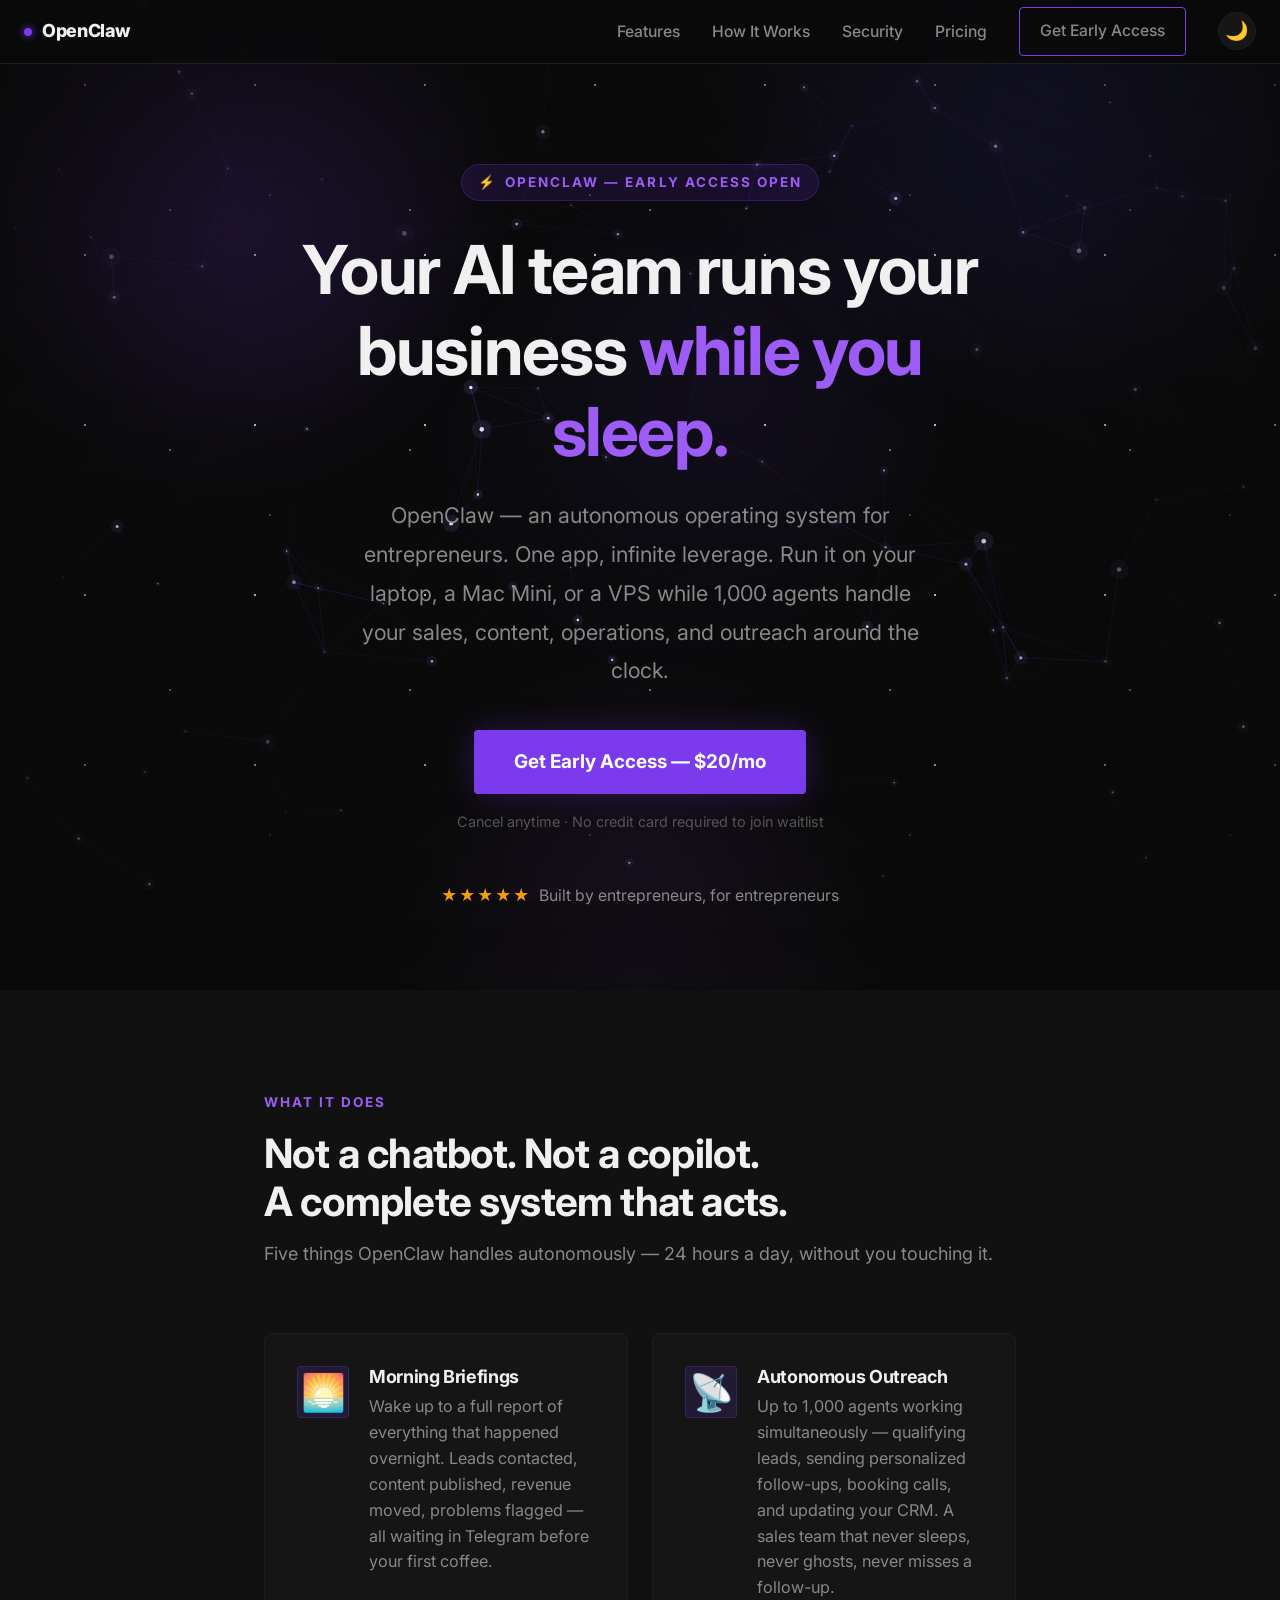
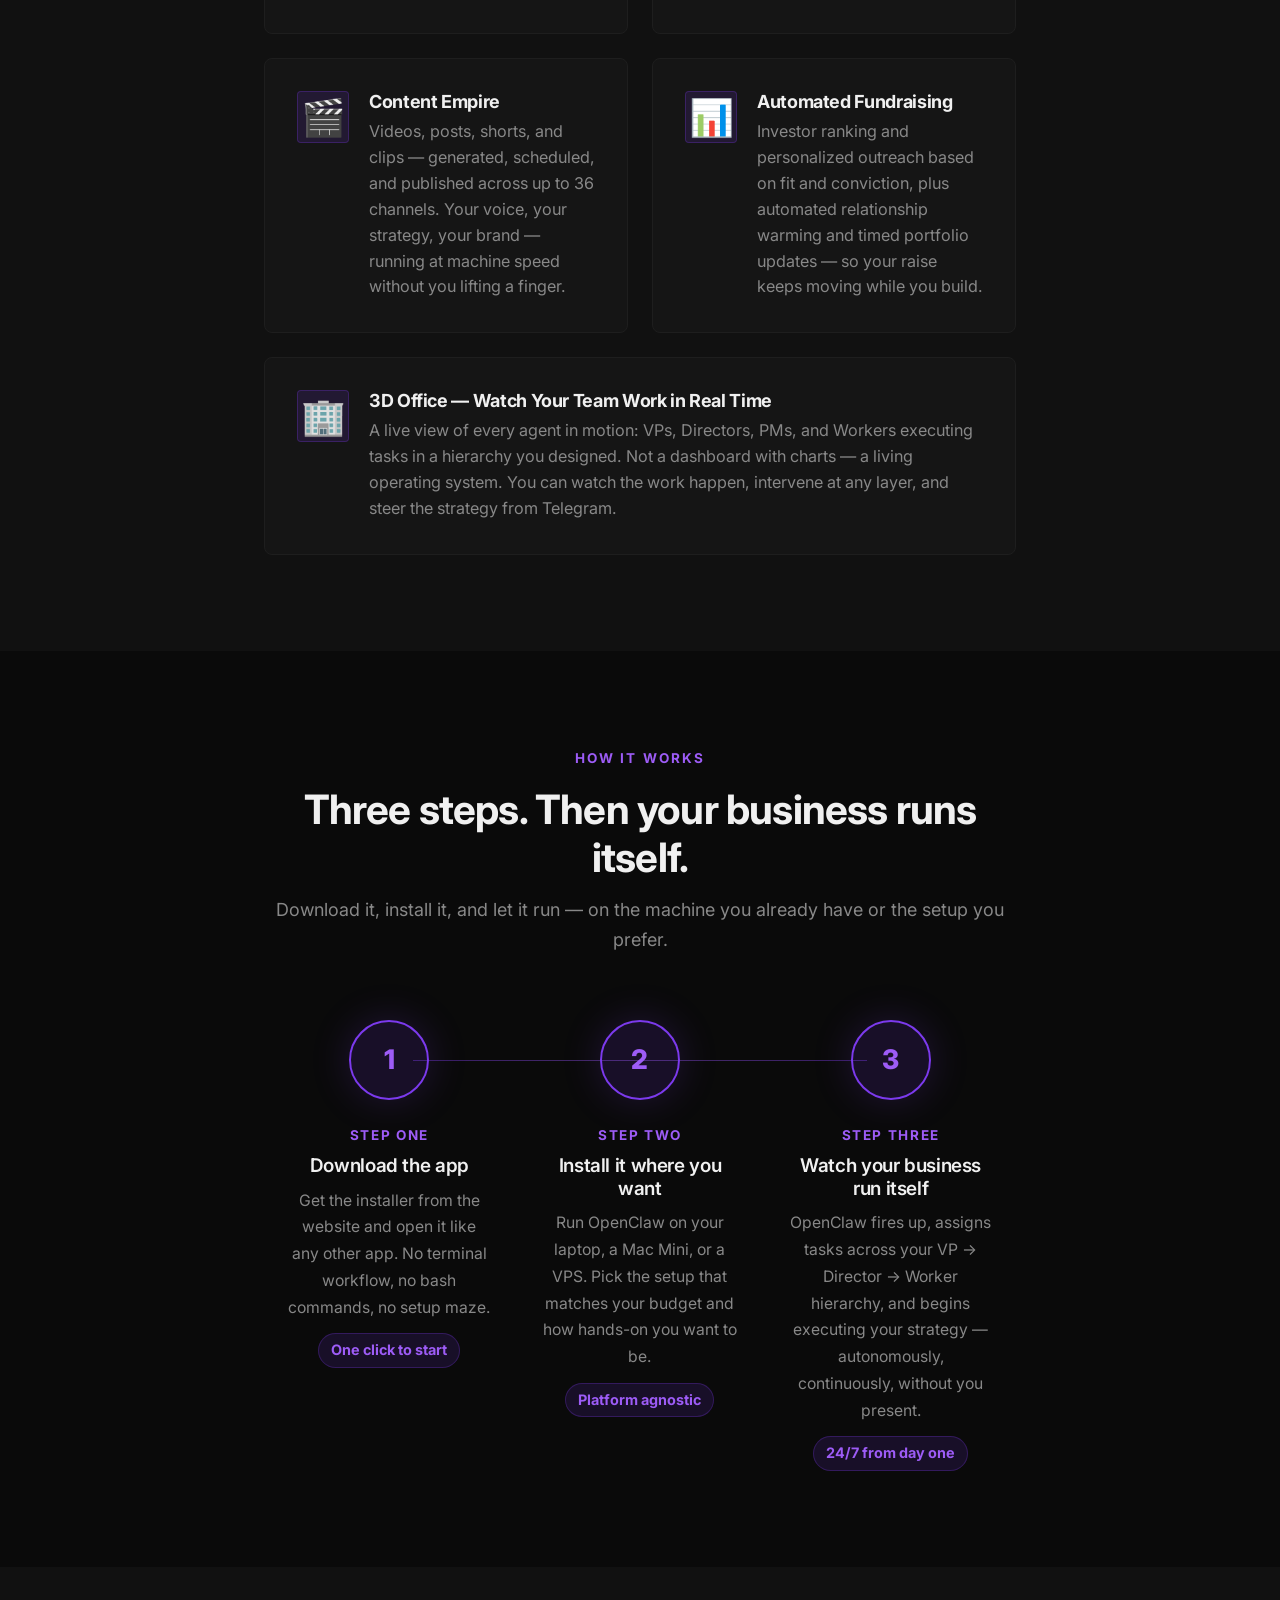
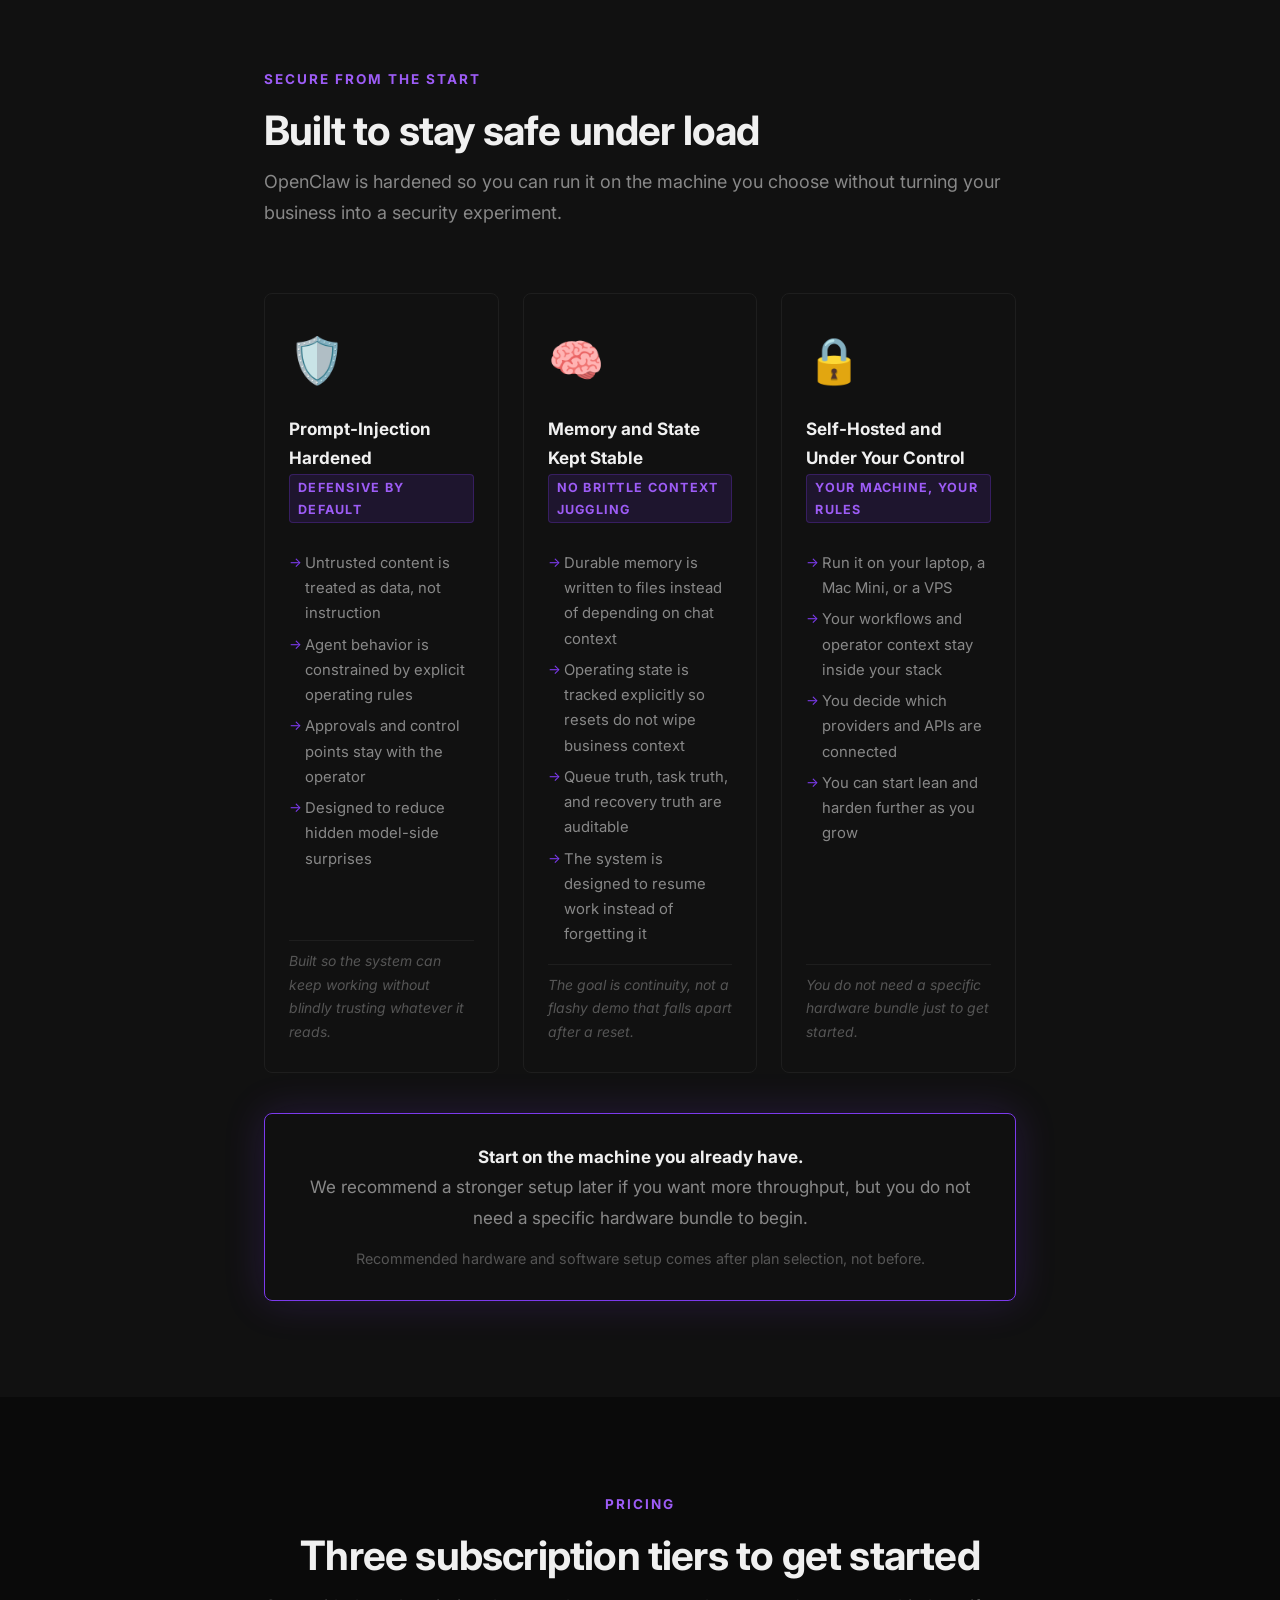
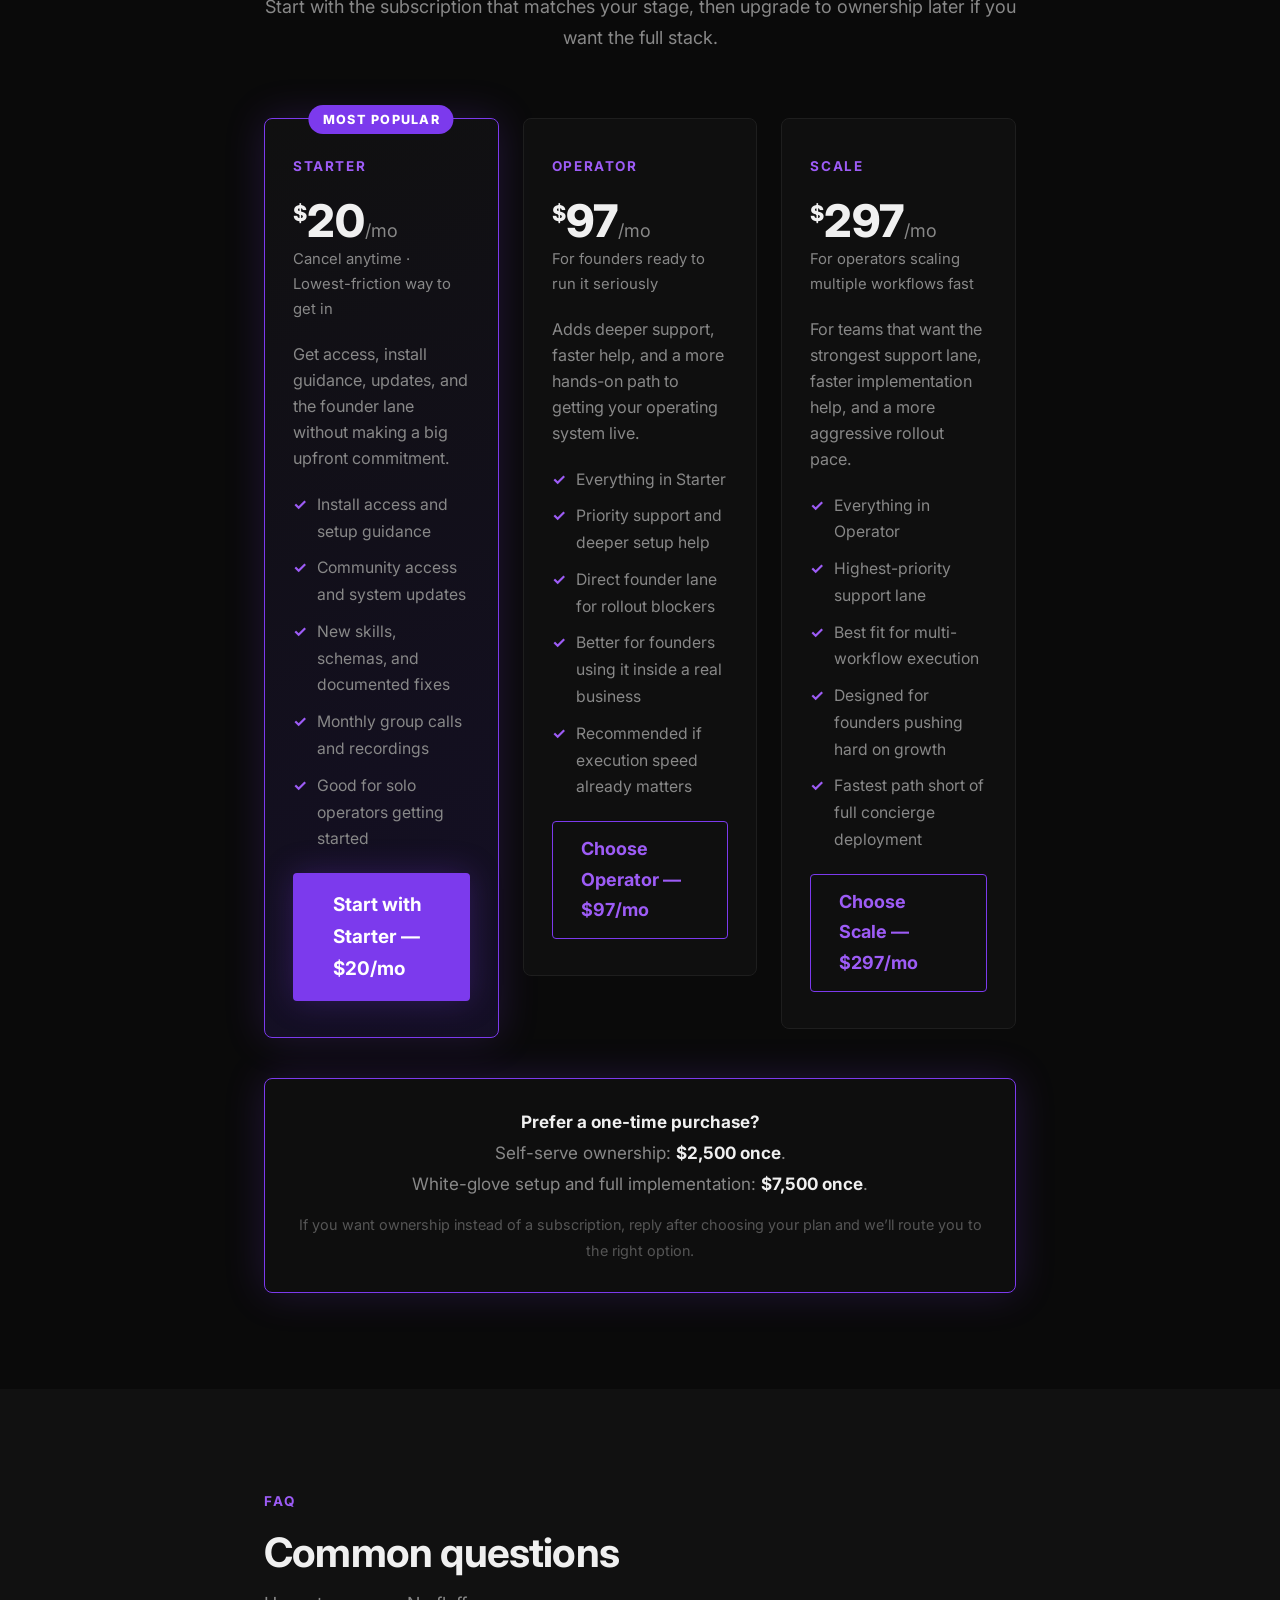
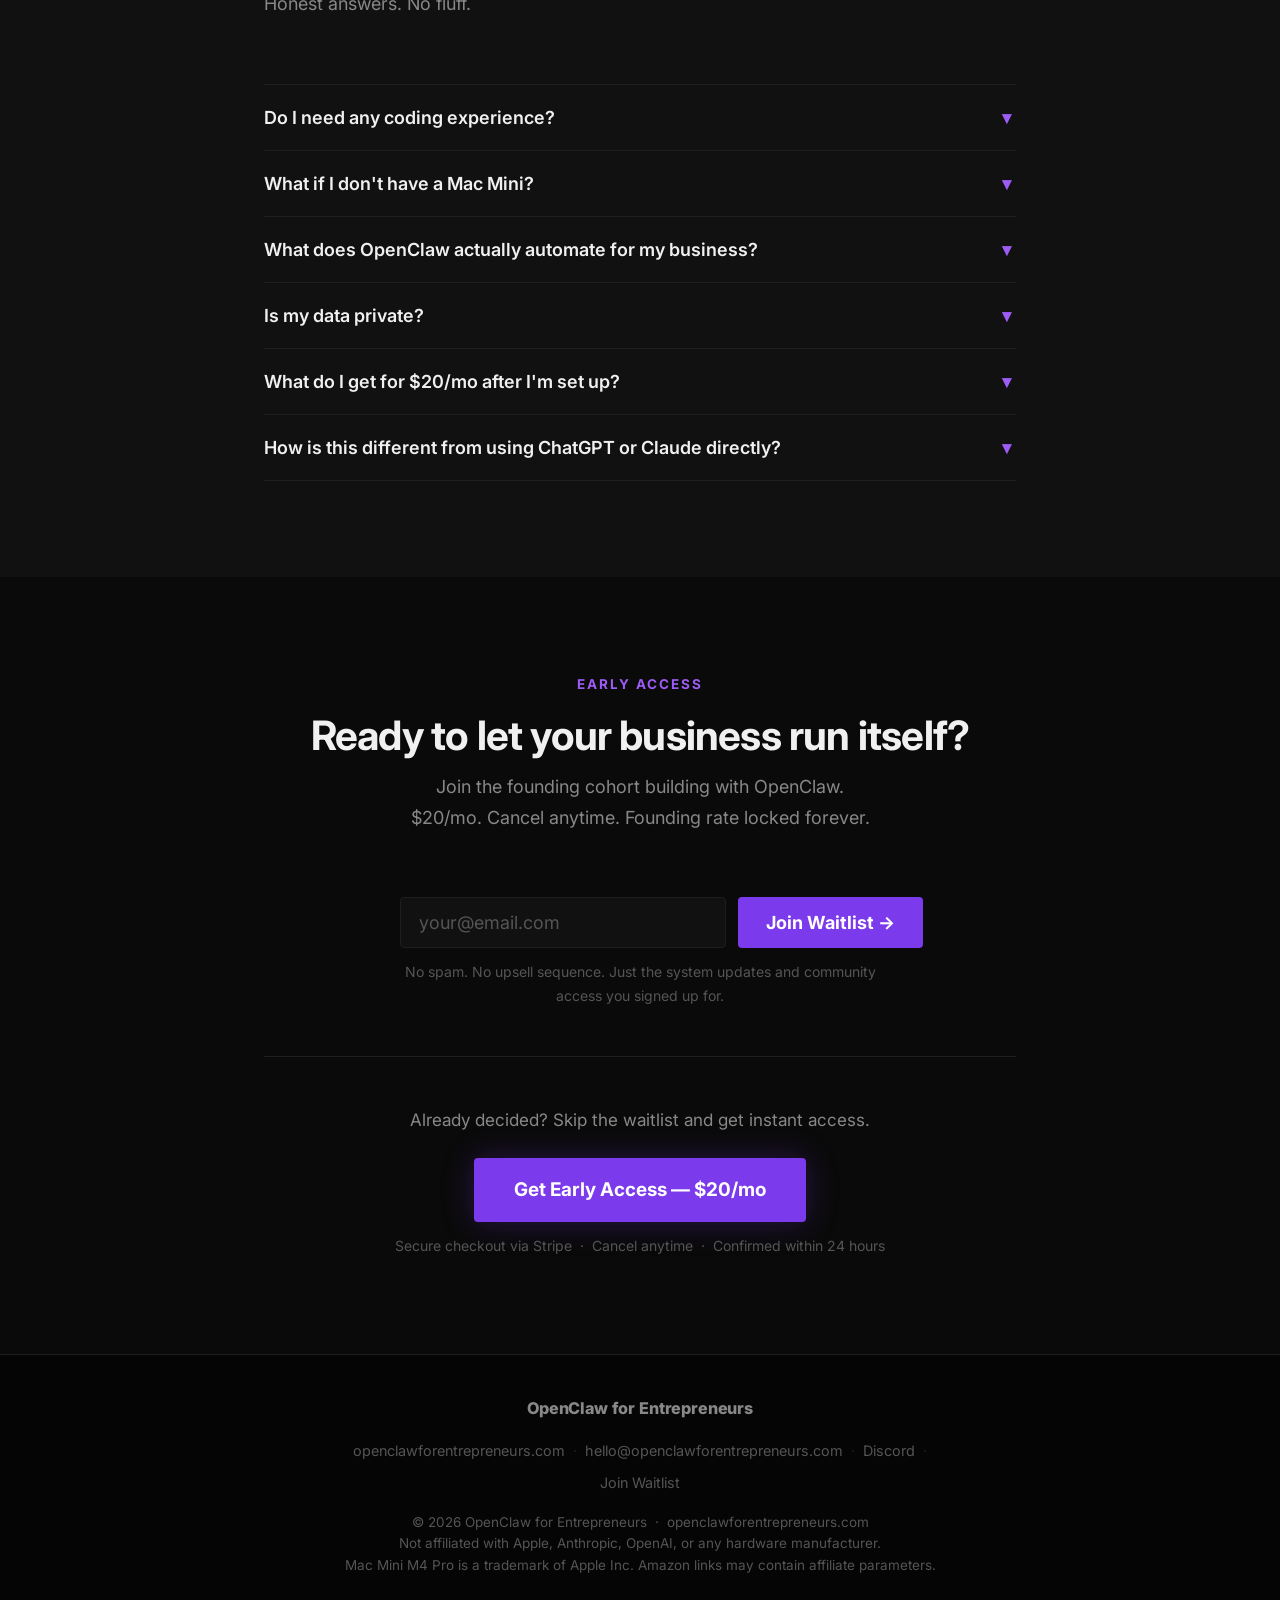
==== commit a93273db: "FIX: Restore day/night on live site + night sections back to solid black + eyebrow text white in day" ====
--- a/index.html
+++ b/index.html
@@ -34,7 +34,19 @@
   <!-- Favicon (inline SVG as data URI — no file dependency) -->
   <link rel="icon" href="data:image/svg+xml,<svg xmlns='http://www.w3.org/2000/svg' viewBox='0 0 32 32'><rect width='32' height='32' rx='6' fill='%237c3aed'/><text y='24' x='4' font-size='22'>🤖</text></svg>" />
 </head>
-<body>
+<body data-theme="night">
+
+<!-- Full-page immersive background (fixed, z-index 0, behind all content) -->
+<div class="page-bg" aria-hidden="true">
+  <div class="page-bg__night-base"></div>
+  <div class="page-bg__night-stars"></div>
+  <div class="page-bg__day-base"></div>
+  <div class="page-bg__day-dust"></div>
+  <div class="page-bg__aurora"></div>
+  <canvas id="page-canvas"></canvas>
+  <div class="cursor-halo" id="cursor-halo"></div>
+  <div class="page-bg__vignette"></div>
+</div>
 
 <!-- ═══════════════════════════════════════════════════════════
      NAV
@@ -50,6 +62,11 @@
     <li><a href="#security">Security</a></li>
     <li><a href="#pricing">Pricing</a></li>
     <li><a href="#waitlist" class="btn btn--secondary btn--sm">Get Early Access</a></li>
+    <li>
+      <button class="theme-toggle" id="theme-toggle" aria-label="Toggle day/night mode" title="Toggle day/night">
+        <span class="theme-toggle__icon">🌙</span>
+      </button>
+    </li>
   </ul>
 </nav>
 
@@ -59,7 +76,6 @@
 ════════════════════════════════════════════════════════════ -->
 <section class="hero" id="hero">
   <div class="hero__bg" aria-hidden="true"></div>
-  <canvas class="hero__canvas" id="hero-particles" aria-hidden="true"></canvas>
   <div class="hero__content">
 
     <div class="hero__eyebrow">
@@ -602,320 +618,264 @@
 
 
 <!-- ═══════════════════════════════════════════════════════════
-     JAVASCRIPT — hero particle field + FAQ accordion + waitlist form handler
+     JAVASCRIPT — full-page particles · day/night · FAQ · form
 ════════════════════════════════════════════════════════════ -->
 <script>
 (function () {
   'use strict';
 
-  function createParticleField(canvas, options) {
-    if (!canvas || !canvas.getContext) return null;
-    const ctx = canvas.getContext('2d');
-    if (!ctx) return null;
-    const particles = [];
-    const pointer = { x: 0, y: 0, targetX: 0, targetY: 0, active: false };
-    const dpr = Math.min(window.devicePixelRatio || 1, 2);
-    let width = 0;
-    let height = 0;
-    let rafId = null;
-
-    function variantSettings() {
-      return typeof options.getVariant === 'function' ? options.getVariant() : (options.variant || {});
+  /* ── THEME SYSTEM ──────────────────────────────────────────── */
+  var body       = document.body;
+  var toggleBtn  = document.getElementById('theme-toggle');
+  var toggleIcon = toggleBtn && toggleBtn.querySelector('.theme-toggle__icon');
+  var auroraEl   = document.querySelector('.page-bg__aurora');
+  var haloEl     = document.getElementById('cursor-halo');
+
+  var currentTheme = 'night';
+  var themeBlend   = 0;   /* 0 = night, 1 = day */
+  var themeTarget  = 0;
+  var BLEND_SPEED  = 1 / 200; /* ~3.3s at 60fps */
+
+  function applyTheme(theme) {
+    currentTheme = theme;
+    body.setAttribute('data-theme', theme);
+    sessionStorage.setItem('oc_theme', theme);
+    themeTarget = theme === 'day' ? 1 : 0;
+    if (toggleIcon) toggleIcon.textContent = theme === 'day' ? '\u2600\ufe0f' : '\uD83C\uDF19';
+  }
+
+  (function initTheme() {
+    var saved    = sessionStorage.getItem('oc_theme');
+    var returned = !!sessionStorage.getItem('oc_visited');
+    sessionStorage.setItem('oc_visited', '1');
+    applyTheme('night');
+    if (returned) {
+      setTimeout(function () { applyTheme('day'); }, saved === 'night' ? 8000 : 5000);
+    } else {
+      setTimeout(function () { applyTheme('day'); }, 3 * 60 * 1000);
     }
-
-    function resize() {
-      const rect = canvas.getBoundingClientRect();
-      width = Math.max(1, rect.width || canvas.clientWidth || window.innerWidth);
-      height = Math.max(1, rect.height || canvas.clientHeight || window.innerHeight);
-      canvas.width = Math.round(width * dpr);
-      canvas.height = Math.round(height * dpr);
-      ctx.setTransform(dpr, 0, 0, dpr, 0, 0);
-      if (!particles.length) seed();
+  }());
+
+  if (toggleBtn) {
+    toggleBtn.addEventListener('click', function () {
+      applyTheme(currentTheme === 'night' ? 'day' : 'night');
+    });
+  }
+
+  /* ── FULL-PAGE PARTICLE FIELD ──────────────────────────────── */
+  var canvas = document.getElementById('page-canvas');
+  if (!canvas || !canvas.getContext) return;
+  var ctx = canvas.getContext('2d');
+  if (!ctx) return;
+
+  var DPR = Math.min(window.devicePixelRatio || 1, 2);
+  var particles = [];
+  var ptr = { x: 0, y: 0, tx: 0, ty: 0, on: false };
+  var W = 0, H = 0;
+
+  /* Night config — 2x faster than the original hero field */
+  var NIGHT = {
+    count: 108, drift: 0.44, driftForce: 2.0, flowScale: 1.0, friction: 0.985,
+    radius: 220, attract: 0.036, swirl: 0.026, repel: 0,
+    lineDistance: 154, lineOpacity: 0.28,
+    lineColor: [124,58,237], nodeColor: [245,244,255], glowColor: [167,139,250],
+    nodeOpacity: 0.92, minSize: 0.72, maxSize: 2.05, twinkleSpeed: 1.0
+  };
+
+  /* Day config — warm golden particles */
+  var DAY = {
+    count: 108, drift: 0.36, driftForce: 1.6, flowScale: 0.85, friction: 0.987,
+    radius: 230, attract: 0.030, swirl: 0.020, repel: 0,
+    lineDistance: 162, lineOpacity: 0.30,
+    lineColor: [217,119,6], nodeColor: [255,245,200], glowColor: [251,191,36],
+    nodeOpacity: 0.88, minSize: 0.72, maxSize: 2.05, twinkleSpeed: 0.8
+  };
+
+  function lerp(a,b,t) { return a+(b-a)*t; }
+  function lerpRGB(a,b,t) {
+    return [Math.round(lerp(a[0],b[0],t)),Math.round(lerp(a[1],b[1],t)),Math.round(lerp(a[2],b[2],t))];
+  }
+
+  function getCfg() {
+    var t = themeBlend;
+    if (t <= 0) return NIGHT;
+    if (t >= 1) return DAY;
+    return {
+      drift:        lerp(NIGHT.drift,       DAY.drift,       t),
+      driftForce:   lerp(NIGHT.driftForce,  DAY.driftForce,  t),
+      flowScale:    lerp(NIGHT.flowScale,    DAY.flowScale,   t),
+      friction:     lerp(NIGHT.friction,     DAY.friction,    t),
+      radius:       lerp(NIGHT.radius,       DAY.radius,      t),
+      attract:      lerp(NIGHT.attract,      DAY.attract,     t),
+      swirl:        lerp(NIGHT.swirl,        DAY.swirl,       t),
+      repel: 0,
+      lineDistance: lerp(NIGHT.lineDistance, DAY.lineDistance, t),
+      lineOpacity:  lerp(NIGHT.lineOpacity,  DAY.lineOpacity,  t),
+      lineColor:    lerpRGB(NIGHT.lineColor,  DAY.lineColor,   t),
+      nodeColor:    lerpRGB(NIGHT.nodeColor,  DAY.nodeColor,   t),
+      glowColor:    lerpRGB(NIGHT.glowColor,  DAY.glowColor,   t),
+      nodeOpacity:  lerp(NIGHT.nodeOpacity,  DAY.nodeOpacity,  t),
+      twinkleSpeed: lerp(NIGHT.twinkleSpeed, DAY.twinkleSpeed, t)
+    };
+  }
+
+  function resize() {
+    W = window.innerWidth; H = window.innerHeight;
+    canvas.width  = Math.round(W * DPR);
+    canvas.height = Math.round(H * DPR);
+    ctx.setTransform(DPR, 0, 0, DPR, 0, 0);
+    if (!particles.length) seed();
+  }
+
+  function seed() {
+    particles.length = 0;
+    for (var i = 0; i < NIGHT.count; i++) {
+      particles.push({
+        x: Math.random()*W, y: Math.random()*H,
+        vx: (Math.random()-0.5)*NIGHT.drift,
+        vy: (Math.random()-0.5)*NIGHT.drift,
+        base: NIGHT.minSize + Math.random()*(NIGHT.maxSize-NIGHT.minSize),
+        depth: 0.45 + Math.random()*0.9,
+        twinkle: Math.random()*Math.PI*2
+      });
     }
-
-    function seed() {
-      particles.length = 0;
-      const cfg = variantSettings();
-      const count = cfg.count || 90;
-      for (let i = 0; i < count; i += 1) {
-        particles.push({
-          x: Math.random() * width,
-          y: Math.random() * height,
-          vx: (Math.random() - 0.5) * (cfg.drift || 0.18),
-          vy: (Math.random() - 0.5) * (cfg.drift || 0.18),
-          baseSize: (cfg.minSize || 0.7) + Math.random() * ((cfg.maxSize || 2.2) - (cfg.minSize || 0.7)),
-          depth: 0.45 + Math.random() * 0.9,
-          twinkle: Math.random() * Math.PI * 2
-        });
+  }
+
+  function stepParticle(p, c, t) {
+    p.twinkle += 0.01 * c.twinkleSpeed;
+    p.vx *= c.friction; p.vy *= c.friction;
+    p.vx += (Math.sin((p.y+t*0.02)*0.01*c.flowScale)*0.0025+(Math.random()-0.5)*0.0008)*c.driftForce;
+    p.vy += (Math.cos((p.x-t*0.015)*0.01*c.flowScale)*0.0025+(Math.random()-0.5)*0.0008)*c.driftForce;
+    if (ptr.on) {
+      var dx=ptr.x-p.x, dy=ptr.y-p.y, dist=Math.hypot(dx,dy)||0.001, r=c.radius*p.depth;
+      if (dist < r) {
+        var f=(1-dist/r)*p.depth, nx=dx/dist, ny=dy/dist;
+        p.vx += nx*c.attract*f - ny*c.swirl*f;
+        p.vy += ny*c.attract*f + nx*c.swirl*f;
       }
     }
-
-    function setPointer(x, y, active) {
-      pointer.targetX = x;
-      pointer.targetY = y;
-      if (!pointer.active) {
-        pointer.x = x;
-        pointer.y = y;
-      }
-      pointer.active = active;
+    p.x += p.vx; p.y += p.vy;
+    if (p.x < -20) p.x = W+20; if (p.x > W+20) p.x = -20;
+    if (p.y < -20) p.y = H+20; if (p.y > H+20) p.y = -20;
+  }
+
+  function updateGlowLayers() {
+    var t=themeBlend, ac=lerpRGB([124,58,237],[251,191,36],t), bc=lerpRGB([79,70,229],[249,115,22],t);
+    var ao=lerp(0.22,0.42,t).toFixed(3), bo=lerp(0.15,0.28,t).toFixed(3);
+    var px=ptr.x, py=ptr.y;
+    if (auroraEl) {
+      auroraEl.style.background =
+        'radial-gradient(circle 340px at '+px+'px '+py+'px,rgba('+ac[0]+','+ac[1]+','+ac[2]+','+ao+'),transparent 65%),' +
+        'radial-gradient(circle 440px at '+(px-80)+'px '+(py+60)+'px,rgba('+bc[0]+','+bc[1]+','+bc[2]+','+bo+'),transparent 68%)';
     }
-
-    function updatePointer() {
-      pointer.x += (pointer.targetX - pointer.x) * 0.12;
-      pointer.y += (pointer.targetY - pointer.y) * 0.12;
+    if (haloEl) {
+      var ha=(0.18*t).toFixed(3);
+      haloEl.style.background='radial-gradient(circle 300px at '+px+'px '+py+'px,rgba(251,191,36,'+ha+'),transparent 70%)';
     }
-
-    function stepParticle(p, cfg, time) {
-      p.twinkle += 0.01 * (cfg.twinkleSpeed || 1);
-      p.vx *= cfg.friction || 0.985;
-      p.vy *= cfg.friction || 0.985;
-      p.vx += (Math.sin((p.y + time * 0.02) * 0.01 * (cfg.flowScale || 1)) * 0.0025 + (Math.random() - 0.5) * 0.0008) * (cfg.driftForce || 1);
-      p.vy += (Math.cos((p.x - time * 0.015) * 0.01 * (cfg.flowScale || 1)) * 0.0025 + (Math.random() - 0.5) * 0.0008) * (cfg.driftForce || 1);
-
-      if (pointer.active || cfg.alwaysInteractive) {
-        const dx = pointer.x - p.x;
-        const dy = pointer.y - p.y;
-        const dist = Math.hypot(dx, dy) || 0.001;
-        const radius = (cfg.radius || 170) * p.depth;
-        if (dist < radius) {
-          const force = 1 - dist / radius;
-          const nx = dx / dist;
-          const ny = dy / dist;
-          const attract = (cfg.attract || 0.018) * force * p.depth;
-          const swirl = (cfg.swirl || 0) * force * p.depth;
-          const repel = (cfg.repel || 0) * force * p.depth;
-          p.vx += nx * attract - ny * swirl - nx * repel;
-          p.vy += ny * attract + nx * swirl - ny * repel;
-        }
-      }
-
-      p.x += p.vx;
-      p.y += p.vy;
-      if (p.x < -20) p.x = width + 20;
-      if (p.x > width + 20) p.x = -20;
-      if (p.y < -20) p.y = height + 20;
-      if (p.y > height + 20) p.y = -20;
-    }
-
-    function drawConnections(cfg) {
-      const lineDistance = cfg.lineDistance || 150;
-      for (let i = 0; i < particles.length; i += 1) {
-        const a = particles[i];
-        for (let j = i + 1; j < particles.length; j += 1) {
-          const b = particles[j];
-          const dx = a.x - b.x;
-          const dy = a.y - b.y;
-          const dist = Math.hypot(dx, dy);
-          if (dist > lineDistance) continue;
-          const alpha = (1 - dist / lineDistance) * (cfg.lineOpacity || 0.22) * Math.min(a.depth, b.depth);
-          if (alpha <= 0.01) continue;
-          ctx.beginPath();
-          ctx.strokeStyle = 'rgba(' + cfg.lineColor.join(',') + ',' + alpha.toFixed(3) + ')';
-          ctx.lineWidth = cfg.lineWidth || 1;
-          ctx.moveTo(a.x, a.y);
-          ctx.lineTo(b.x, b.y);
-          ctx.stroke();
-        }
+  }
+
+  function frame(t) {
+    if (themeBlend < themeTarget) themeBlend = Math.min(themeTarget, themeBlend+BLEND_SPEED);
+    else if (themeBlend > themeTarget) themeBlend = Math.max(themeTarget, themeBlend-BLEND_SPEED);
+    ptr.x += (ptr.tx-ptr.x)*0.12; ptr.y += (ptr.ty-ptr.y)*0.12;
+    var c = getCfg();
+    ctx.clearRect(0, 0, W, H);
+    for (var i=0; i<particles.length; i++) stepParticle(particles[i], c, t||0);
+    var lc=c.lineColor;
+    for (var i=0; i<particles.length; i++) {
+      var a=particles[i];
+      for (var j=i+1; j<particles.length; j++) {
+        var b=particles[j], dx=a.x-b.x, dy=a.y-b.y, d=Math.hypot(dx,dy);
+        if (d > c.lineDistance) continue;
+        var alpha=(1-d/c.lineDistance)*c.lineOpacity*Math.min(a.depth,b.depth);
+        if (alpha < 0.01) continue;
+        ctx.beginPath();
+        ctx.strokeStyle='rgba('+lc[0]+','+lc[1]+','+lc[2]+','+alpha.toFixed(3)+')';
+        ctx.lineWidth=1; ctx.moveTo(a.x,a.y); ctx.lineTo(b.x,b.y); ctx.stroke();
       }
     }
-
-    function drawParticles(cfg, time) {
-      const nodeColor = cfg.nodeColor || [255, 255, 255];
-      const glowColor = cfg.glowColor || nodeColor;
-      particles.forEach(function (p) {
-        const pulse = 0.65 + 0.35 * Math.sin(p.twinkle + time * 0.0012);
-        const size = p.baseSize * p.depth * (cfg.sizeBoost || 1);
-        const alpha = (cfg.nodeOpacity || 0.8) * pulse;
-        ctx.beginPath();
-        ctx.fillStyle = 'rgba(' + glowColor.join(',') + ',' + (alpha * 0.12).toFixed(3) + ')';
-        ctx.arc(p.x, p.y, size * 4.2, 0, Math.PI * 2);
-        ctx.fill();
-        ctx.beginPath();
-        ctx.fillStyle = 'rgba(' + nodeColor.join(',') + ',' + alpha.toFixed(3) + ')';
-        ctx.arc(p.x, p.y, Math.max(0.45, size), 0, Math.PI * 2);
-        ctx.fill();
-      });
+    var nc=c.nodeColor, gc=c.glowColor;
+    for (var i=0; i<particles.length; i++) {
+      var p=particles[i];
+      var pulse=0.65+0.35*Math.sin(p.twinkle+(t||0)*0.0012);
+      var sz=p.base*p.depth, al=c.nodeOpacity*pulse;
+      ctx.beginPath();
+      ctx.fillStyle='rgba('+gc[0]+','+gc[1]+','+gc[2]+','+(al*0.12).toFixed(3)+')';
+      ctx.arc(p.x,p.y,sz*4.2,0,Math.PI*2); ctx.fill();
+      ctx.beginPath();
+      ctx.fillStyle='rgba('+nc[0]+','+nc[1]+','+nc[2]+','+al.toFixed(3)+')';
+      ctx.arc(p.x,p.y,Math.max(0.45,sz),0,Math.PI*2); ctx.fill();
     }
-
-    function frame(time) {
-      const cfg = variantSettings();
-      updatePointer();
-      ctx.clearRect(0, 0, width, height);
-      particles.forEach(function (p) { stepParticle(p, cfg, time || 0); });
-      drawConnections(cfg);
-      drawParticles(cfg, time || 0);
-      rafId = requestAnimationFrame(frame);
-    }
-
-    resize();
-    rafId = requestAnimationFrame(frame);
-
-    return {
-      resize: resize,
-      setPointer: setPointer,
-      destroy: function () { if (rafId) cancelAnimationFrame(rafId); }
-    };
-  }
-
-  const canvas = document.getElementById('hero-particles');
-  const hero = document.getElementById('hero');
-  let heroField = null;
-
-  if (canvas && hero) {
-    heroField = createParticleField(canvas, {
-      variant: {
-        count: 108,
-        drift: 0.22,
-        driftForce: 1,
-        flowScale: 1,
-        friction: 0.985,
-        radius: 200,
-        attract: 0.018,
-        swirl: 0.013,
-        repel: 0,
-        lineDistance: 154,
-        lineOpacity: 0.28,
-        lineColor: [124, 58, 237],
-        nodeColor: [245, 244, 255],
-        glowColor: [167, 139, 250],
-        nodeOpacity: 0.92,
-        minSize: 0.72,
-        maxSize: 2.05,
-        sizeBoost: 1,
-        twinkleSpeed: 1
-      }
-    });
-
-    function localPoint(clientX, clientY) {
-      const rect = hero.getBoundingClientRect();
-      return { x: clientX - rect.left, y: clientY - rect.top };
-    }
-
-    hero.addEventListener('mousemove', function (event) {
-      const point = localPoint(event.clientX, event.clientY);
-      heroField.setPointer(point.x, point.y, true);
-    }, { passive: true });
-
-    hero.addEventListener('mouseleave', function () {
-      heroField.setPointer(hero.clientWidth * 0.5, hero.clientHeight * 0.45, false);
-    });
-
-    hero.addEventListener('touchmove', function (event) {
-      if (!event.touches || !event.touches[0]) return;
-      const point = localPoint(event.touches[0].clientX, event.touches[0].clientY);
-      heroField.setPointer(point.x, point.y, true);
-    }, { passive: true });
-
-    window.addEventListener('resize', heroField.resize);
-    heroField.setPointer(hero.clientWidth * 0.58, hero.clientHeight * 0.42, false);
-  }
-
-  const faqItems = document.querySelectorAll('.faq__item');
-
-  faqItems.forEach(function (item) {
-    const btn = item.querySelector('.faq__question');
-    btn.addEventListener('click', function () {
-      const isOpen = item.classList.contains('faq__item--open');
-
-      faqItems.forEach(function (i) {
+    updateGlowLayers();
+    requestAnimationFrame(frame);
+  }
+
+  resize();
+  ptr.x=W*0.58; ptr.y=H*0.42; ptr.tx=ptr.x; ptr.ty=ptr.y;
+  window.addEventListener('resize', resize, {passive:true});
+  requestAnimationFrame(frame);
+
+  window.addEventListener('mousemove', function(e) { ptr.tx=e.clientX; ptr.ty=e.clientY; ptr.on=true; }, {passive:true});
+  window.addEventListener('touchmove', function(e) {
+    if (e.touches&&e.touches[0]) { ptr.tx=e.touches[0].clientX; ptr.ty=e.touches[0].clientY; ptr.on=true; }
+  }, {passive:true});
+  window.addEventListener('mouseleave', function() { ptr.on=false; });
+
+  /* ── FAQ ACCORDION ─────────────────────────────────────────── */
+  document.querySelectorAll('.faq__item').forEach(function(item) {
+    var btn = item.querySelector('.faq__question');
+    btn.addEventListener('click', function() {
+      var open = item.classList.contains('faq__item--open');
+      document.querySelectorAll('.faq__item').forEach(function(i) {
         i.classList.remove('faq__item--open');
         i.querySelector('.faq__question').setAttribute('aria-expanded', 'false');
       });
-
-      if (!isOpen) {
-        item.classList.add('faq__item--open');
-        btn.setAttribute('aria-expanded', 'true');
-      }
+      if (!open) { item.classList.add('faq__item--open'); btn.setAttribute('aria-expanded', 'true'); }
     });
   });
 
-  const form    = document.getElementById('waitlist-form');
-  const success = document.getElementById('waitlist-success');
-
+  /* ── WAITLIST FORM ─────────────────────────────────────────── */
+  var form    = document.getElementById('waitlist-form');
+  var success = document.getElementById('waitlist-success');
   if (form) {
-    form.addEventListener('submit', async function (e) {
+    form.addEventListener('submit', async function(e) {
       e.preventDefault();
-
-      const data     = new FormData(form);
-      const endpoint = form.getAttribute('action');
-
+      var data=new FormData(form), endpoint=form.getAttribute('action');
       if (endpoint.includes('YOUR_FORMSPREE_ID')) {
-        const email = data.get('email');
         try {
-          const list = JSON.parse(localStorage.getItem('oc_waitlist') || '[]');
-          list.push({ email: email, ts: new Date().toISOString() });
-          localStorage.setItem('oc_waitlist', JSON.stringify(list));
-        } catch (err) { }
-        form.style.display = 'none';
-        success.style.display = 'block';
-        return;
+          var list=JSON.parse(localStorage.getItem('oc_waitlist')||'[]');
+          list.push({email:data.get('email'),ts:new Date().toISOString()});
+          localStorage.setItem('oc_waitlist',JSON.stringify(list));
+        } catch(_) {}
+        form.style.display='none'; success.style.display='block'; return;
       }
-
-      const btn = form.querySelector('.waitlist__btn');
-      btn.textContent = 'Joining…';
-      btn.disabled    = true;
-
+      var btn=form.querySelector('.waitlist__btn'); btn.textContent='Joining\u2026'; btn.disabled=true;
       try {
-        const res = await fetch(endpoint, {
-          method:  'POST',
-          body:    data,
-          headers: { Accept: 'application/json' }
-        });
-
-        if (res.ok) {
-          form.style.display    = 'none';
-          success.style.display = 'block';
-        } else {
-          btn.textContent = 'Try Again';
-          btn.disabled    = false;
-        }
-      } catch (err) {
-        btn.textContent = 'Try Again';
-        btn.disabled    = false;
-      }
+        var res=await fetch(endpoint,{method:'POST',body:data,headers:{Accept:'application/json'}});
+        if (res.ok) { form.style.display='none'; success.style.display='block'; }
+        else { btn.textContent='Try Again'; btn.disabled=false; }
+      } catch(_) { btn.textContent='Try Again'; btn.disabled=false; }
     });
   }
 
-  document.querySelectorAll('a[href^="#"]').forEach(function (anchor) {
-    anchor.addEventListener('click', function (e) {
-      const target = document.querySelector(this.getAttribute('href'));
-      if (target) {
-        e.preventDefault();
-        target.scrollIntoView({ behavior: 'smooth', block: 'start' });
-      }
+  /* ── SMOOTH SCROLL + ACTIVE NAV ────────────────────────────── */
+  document.querySelectorAll('a[href^="#"]').forEach(function(a) {
+    a.addEventListener('click', function(e) {
+      var target=document.querySelector(this.getAttribute('href'));
+      if (target) { e.preventDefault(); target.scrollIntoView({behavior:'smooth',block:'start'}); }
     });
   });
-
-  const sections  = document.querySelectorAll('section[id]');
-  const navLinks  = document.querySelectorAll('.nav__links a[href^="#"]');
-  const nav       = document.querySelector('.nav');
-
-  function onScroll() {
-    if (window.scrollY > 32) {
-      nav.style.boxShadow = '0 1px 0 0 #1e1e1e, 0 8px 32px rgba(0,0,0,0.5)';
-    } else {
-      nav.style.boxShadow = 'none';
-    }
-
-    let current = '';
-    sections.forEach(function (section) {
-      if (window.scrollY >= section.offsetTop - 120) {
-        current = section.getAttribute('id');
-      }
-    });
-
-    navLinks.forEach(function (link) {
-      link.style.color = '';
-      if (link.getAttribute('href') === '#' + current) {
-        link.style.color = '#f0f0f0';
-      }
-    });
-  }
-
-  window.addEventListener('scroll', onScroll, { passive: true });
-  onScroll();
-})();
+  var sections=document.querySelectorAll('section[id]');
+  var navLinks=document.querySelectorAll('.nav__links a[href^="#"]');
+  var nav=document.querySelector('.nav');
+  window.addEventListener('scroll', function() {
+    nav.style.boxShadow = window.scrollY>32 ? '0 1px 0 0 #1e1e1e, 0 8px 32px rgba(0,0,0,0.5)' : 'none';
+    var current='';
+    sections.forEach(function(s) { if (window.scrollY>=s.offsetTop-120) current=s.getAttribute('id'); });
+    navLinks.forEach(function(link) { link.style.color=link.getAttribute('href')=='#'+current ? '#f0f0f0' : ''; });
+  }, {passive:true});
+
+}());
 </script>
 
-</body>
-</html>
+</body>
--- a/styles.css
+++ b/styles.css
@@ -84,7 +84,10 @@
 }
 
 .section--surface {
-  background-color: var(--surface);
+  background-color: #111111;
+  backdrop-filter: none;
+  -webkit-backdrop-filter: blur(2px);
+  transition: background-color 3.5s cubic-bezier(0.4, 0, 0.2, 1);
 }
 
 .section__eyebrow {
@@ -234,46 +237,16 @@
 
 .hero__bg {
   z-index: 0;
+  /* Gradient color overlay for hero only — stars handled by fixed .page-bg */
   background:
     radial-gradient(circle at 18% 18%, rgba(124,58,237,0.12), transparent 22%),
     radial-gradient(circle at 82% 4%, rgba(79,70,229,0.10), transparent 26%),
-    radial-gradient(circle at 50% 100%, rgba(168,85,247,0.08), transparent 22%),
-    #0a0a0a;
-}
-
+    radial-gradient(circle at 50% 100%, rgba(168,85,247,0.08), transparent 22%);
+  transition: background 4s ease;
+}
+/* Star dot layers removed — handled globally by .page-bg */
 .hero__bg::before,
-.hero__bg::after {
-  content: '';
-  position: absolute;
-  inset: 0;
-  pointer-events: none;
-}
-
-.hero__bg::before {
-  opacity: 0.88;
-  background-image:
-    radial-gradient(circle, rgba(255,255,255,0.82) 0.8px, transparent 1.15px),
-    radial-gradient(circle, rgba(196,181,253,0.62) 0.72px, transparent 1.08px),
-    radial-gradient(circle, rgba(255,255,255,0.36) 0.6px, transparent 0.95px);
-  background-size: 170px 170px, 240px 240px, 320px 320px;
-  background-position: 0 0, 50px 90px, 110px 35px;
-}
-
-.hero__bg::after {
-  opacity: 0.28;
-  background-image:
-    radial-gradient(circle, rgba(124,58,237,0.38) 1px, transparent 1.35px),
-    radial-gradient(circle, rgba(255,255,255,0.16) 0.75px, transparent 1.05px);
-  background-size: 420px 420px, 520px 520px;
-  background-position: 60px 120px, 180px 70px;
-}
-
-.hero__canvas {
-  z-index: 1;
-  width: 100%;
-  height: 100%;
-  opacity: 0.95;
-}
+.hero__bg::after { content: none; }
 
 .hero::after {
   content: '';
@@ -357,7 +330,7 @@
 }
 
 .feature-card {
-  background: var(--surface-2);
+  background: rgba(22, 22, 22, 0.78);
   border: 1px solid var(--border);
   border-radius: var(--radius-md);
   padding: 32px;
@@ -501,7 +474,7 @@
 }
 
 .hardware-card {
-  background: var(--surface);
+  background: rgba(17, 17, 17, 0.78);
   border: 1px solid var(--border);
   border-radius: var(--radius-md);
   padding: 28px 24px;
@@ -599,7 +572,7 @@
 .hardware-card__link::after { content: ' →'; }
 
 .callout-box {
-  background: var(--surface);
+  background: rgba(17, 17, 17, 0.82);
   border: 1px solid var(--accent);
   border-radius: var(--radius-md);
   padding: 28px 32px;
@@ -628,7 +601,7 @@
 }
 
 .pricing-card {
-  background: var(--surface);
+  background: rgba(17, 17, 17, 0.78);
   border: 1px solid var(--border);
   border-radius: var(--radius-md);
   padding: 36px 28px;
@@ -647,7 +620,7 @@
 .pricing-card--featured {
   border-color: var(--accent);
   box-shadow: var(--accent-glow);
-  background: linear-gradient(160deg, #111111 0%, #16102a 100%);
+  background: linear-gradient(160deg, rgba(17,17,17,0.88) 0%, rgba(22,16,42,0.88) 100%);
 }
 
 .pricing-card__badge {
@@ -890,7 +863,7 @@
 
 /* ─── FOOTER ────────────────────────────────────────────────── */
 .footer {
-  background: #050505;
+  background: rgba(5, 5, 5, 0.88);
   border-top: 1px solid var(--border);
   padding: 40px 24px;
   text-align: center;
@@ -994,3 +967,292 @@
   background: #7c3aed55;
   color: #fff;
 }
+
+
+/* ═══════════════════════════════════════════════════════════
+   FULL-PAGE IMMERSIVE BACKGROUND (fixed behind all content)
+══════════════════════════════════════════════════════════ */
+.page-bg {
+  position: fixed;
+  inset: 0;
+  z-index: 0;
+  pointer-events: none;
+  overflow: hidden;
+}
+
+/* Night sky base */
+.page-bg__night-base {
+  position: absolute; inset: 0;
+  background:
+    radial-gradient(circle at 18% 18%, rgba(124,58,237,0.12), transparent 22%),
+    radial-gradient(circle at 82% 4%,  rgba(79,70,229,0.10),  transparent 26%),
+    radial-gradient(circle at 50% 100%, rgba(168,85,247,0.08), transparent 22%),
+    #0a0a0a;
+  opacity: 1;
+  transition: opacity 4s cubic-bezier(0.4, 0, 0.2, 1);
+}
+
+/* Night stars */
+.page-bg__night-stars { position: absolute; inset: 0; opacity: 1; transition: opacity 3.5s cubic-bezier(0.4, 0, 0.2, 1); }
+.page-bg__night-stars::before {
+  content: '';
+  position: absolute; inset: 0;
+  opacity: 0.88;
+  background-image:
+    radial-gradient(circle, rgba(255,255,255,0.82) 0.8px, transparent 1.15px),
+    radial-gradient(circle, rgba(196,181,253,0.62) 0.72px, transparent 1.08px),
+    radial-gradient(circle, rgba(255,255,255,0.36) 0.60px, transparent 0.95px);
+  background-size: 170px 170px, 240px 240px, 320px 320px;
+  background-position: 0 0, 50px 90px, 110px 35px;
+  animation: bgStarDrift 80s linear infinite;
+}
+.page-bg__night-stars::after {
+  content: '';
+  position: absolute; inset: 0;
+  opacity: 0.28;
+  background-image:
+    radial-gradient(circle, rgba(124,58,237,0.38) 1px, transparent 1.35px),
+    radial-gradient(circle, rgba(255,255,255,0.16) 0.75px, transparent 1.05px);
+  background-size: 420px 420px, 520px 520px;
+  background-position: 60px 120px, 180px 70px;
+  animation: bgStarDriftReverse 120s linear infinite;
+}
+
+/* Day sky — sunrise gradient */
+.page-bg__day-base {
+  position: absolute; inset: 0;
+  background:
+    radial-gradient(ellipse 110% 55% at 50% -5%, rgba(251,191,36,0.45), transparent 55%),
+    radial-gradient(ellipse 65% 45% at 82% 18%, rgba(249,115,22,0.22), transparent 50%),
+    linear-gradient(180deg,
+      #0d1f3c 0%, #1a3a6e 12%, #c45c1a 40%,
+      #f97316 52%, #fbbf24 64%, #fef3c7 80%, #fff9f0 100%);
+  opacity: 0;
+  transition: opacity 4s cubic-bezier(0.4, 0, 0.2, 1);
+}
+
+/* Day golden dust motes */
+.page-bg__day-dust { position: absolute; inset: 0; opacity: 0; transition: opacity 4.5s cubic-bezier(0.4, 0, 0.2, 1); }
+.page-bg__day-dust::before {
+  content: '';
+  position: absolute; inset: 0;
+  opacity: 0.65;
+  background-image:
+    radial-gradient(circle, rgba(251,191,36,0.88) 0.8px, transparent 1.15px),
+    radial-gradient(circle, rgba(255,255,255,0.72) 0.65px, transparent 1.00px),
+    radial-gradient(circle, rgba(249,115,22,0.55) 0.55px, transparent 0.92px);
+  background-size: 160px 160px, 230px 230px, 310px 310px;
+  background-position: 20px 60px, 80px 30px, 140px 100px;
+  animation: bgStarDrift 80s linear infinite;
+}
+.page-bg__day-dust::after {
+  content: '';
+  position: absolute; inset: 0;
+  opacity: 0.32;
+  background-image:
+    radial-gradient(circle, rgba(251,191,36,0.50) 1px, transparent 1.35px),
+    radial-gradient(circle, rgba(255,220,150,0.35) 0.75px, transparent 1.10px);
+  background-size: 400px 400px, 500px 500px;
+  background-position: 55px 110px, 185px 65px;
+  animation: bgStarDriftReverse 120s linear infinite;
+}
+
+/* Aurora / cursor glow — updated via JS */
+.page-bg__aurora {
+  position: absolute; inset: 0;
+  opacity: 0.28;
+  background:
+    radial-gradient(circle 340px at 58% 42%, rgba(124,58,237,0.22), transparent 65%),
+    radial-gradient(circle 440px at 40% 55%,  rgba(79,70,229,0.15),  transparent 68%);
+  filter: blur(32px);
+  transition: opacity 3s ease;
+  will-change: background;
+}
+
+/* Cursor halo (day golden glow) — updated via JS */
+.cursor-halo {
+  position: absolute; inset: 0;
+  pointer-events: none;
+  opacity: 0;
+  transition: opacity 3s ease;
+  background: transparent;
+  z-index: 4;
+}
+
+/* Particle canvas */
+#page-canvas { position: absolute; inset: 0; width: 100%; height: 100%; z-index: 2; }
+
+/* Edge vignette */
+.page-bg__vignette {
+  position: absolute; inset: 0;
+  background: radial-gradient(ellipse 88% 82% at 50% 48%, transparent 34%, rgba(10,10,10,0.75) 100%);
+  z-index: 3;
+  transition: background 4s ease;
+}
+
+/* Day mode: activate day layers */
+body[data-theme="day"] .page-bg__night-base  { opacity: 0; }
+body[data-theme="day"] .page-bg__night-stars { opacity: 0; }
+body[data-theme="day"] .page-bg__day-base    { opacity: 1; }
+body[data-theme="day"] .page-bg__day-dust    { opacity: 1; }
+body[data-theme="day"] .page-bg__aurora      { opacity: 0.70; }
+body[data-theme="day"] .cursor-halo          { opacity: 1; }
+body[data-theme="day"] .page-bg__vignette {
+  background: radial-gradient(ellipse 88% 82% at 50% 48%, transparent 34%, rgba(255,244,224,0.50) 100%);
+}
+
+@keyframes bgStarDrift {
+  from { transform: translate3d(0, 0, 0); }
+  to   { transform: translate3d(-32px, -18px, 0); }
+}
+@keyframes bgStarDriftReverse {
+  from { transform: translate3d(0, 0, 0); }
+  to   { transform: translate3d(24px, 20px, 0); }
+}
+
+/* All page content sits above the fixed background */
+.nav, section, main, footer, .cta-section { position: relative; z-index: 1; }
+
+/* ═══════════════════════════════════════════════════════════
+   DAY MODE THEME — Warm sunrise palette
+══════════════════════════════════════════════════════════ */
+body[data-theme="day"] { background-color: #fff9f0; }
+
+body[data-theme="day"] p,
+body[data-theme="day"] .section__sub,
+body[data-theme="day"] .step__desc,
+body[data-theme="day"] .hero__sub,
+body[data-theme="day"] .hero__social-proof,
+body[data-theme="day"] .hero__microcopy    { color: #7c5c3a; transition: color 3.5s ease; }
+
+body[data-theme="day"] h1, body[data-theme="day"] h2,
+body[data-theme="day"] h3, body[data-theme="day"] h4,
+body[data-theme="day"] .section__headline,
+body[data-theme="day"] .hero__headline,
+body[data-theme="day"] .step__title,
+body[data-theme="day"] .feature-card__title,
+body[data-theme="day"] .hardware-card__name,
+body[data-theme="day"] .pricing-card__price { color: #1c0e00; transition: color 3.5s ease; }
+
+body[data-theme="day"] .section__eyebrow,
+body[data-theme="day"] .step__label,
+body[data-theme="day"] .pricing-card__tier  { color: #b45309; transition: color 3.5s ease; }
+
+body[data-theme="day"] .hero__headline span { color: #b45309; }
+body[data-theme="day"] .hero__stars         { color: #d97706; }
+body[data-theme="day"] .hero__eyebrow {
+  color: #ffffff; border-color: rgba(255,255,255,0.40); background: rgba(255,255,255,0.15);
+  transition: all 3.5s ease;
+}
+body[data-theme="day"] .hero__bg {
+  background:
+    radial-gradient(circle at 18% 18%, rgba(217,119,6,0.08), transparent 22%),
+    radial-gradient(circle at 82% 4%,  rgba(249,115,22,0.06), transparent 26%),
+    radial-gradient(circle at 50% 100%, rgba(251,191,36,0.06), transparent 22%);
+}
+body[data-theme="day"] .hero::after {
+  background: radial-gradient(ellipse 88% 82% at 50% 48%, transparent 34%, rgba(255,245,220,0.55) 100%);
+}
+
+/* Nav */
+body[data-theme="day"] .nav { background: rgba(255,249,235,0.92); border-bottom-color: rgba(217,119,6,0.20); transition: background 3.5s ease, border-color 3.5s ease; }
+body[data-theme="day"] .nav__logo { color: #1c0e00; transition: color 3.5s ease; }
+body[data-theme="day"] .nav__logo-dot { background: #d97706; box-shadow: 0 0 8px #d97706; }
+body[data-theme="day"] .nav__links a { color: #7c5c3a; }
+body[data-theme="day"] .nav__links a:hover { color: #1c0e00; }
+
+/* Buttons */
+body[data-theme="day"] .btn--primary { background: #d97706; color: #ffffff; box-shadow: 0 0 32px rgba(217,119,6,0.35); transition: background 3.5s ease, box-shadow 3.5s ease, color 3.5s ease; }
+body[data-theme="day"] .btn--primary:hover { background: #b45309; color: #ffffff; box-shadow: 0 0 48px rgba(217,119,6,0.5); }
+body[data-theme="day"] .btn--secondary { color: #b45309; border-color: #d97706; transition: all 3.5s ease; }
+body[data-theme="day"] .btn--secondary:hover { background: rgba(217,119,6,0.10); color: #1c0e00; }
+
+/* Section surfaces */
+body[data-theme="day"] .section--surface { background-color: rgba(255,249,235,0.80); }
+
+/* Feature cards */
+body[data-theme="day"] .feature-card { background: rgba(255,246,226,0.92); border-color: rgba(217,119,6,0.25); transition: background 3.5s ease, border-color 3.5s ease; }
+body[data-theme="day"] .feature-card:hover { border-color: #d97706; box-shadow: 0 0 40px rgba(217,119,6,0.18); }
+body[data-theme="day"] .feature-card__desc { color: #7c5c3a; }
+
+/* Steps */
+body[data-theme="day"] .step__number { background: rgba(217,119,6,0.12); border-color: #d97706; color: #b45309; box-shadow: 0 0 40px rgba(217,119,6,0.18); transition: all 3.5s ease; }
+body[data-theme="day"] .step__price-tag { background: rgba(217,119,6,0.10); border-color: rgba(217,119,6,0.40); color: #b45309; transition: all 3.5s ease; }
+body[data-theme="day"] .steps::before { background: linear-gradient(90deg, #d97706, #fbbf24, #d97706); }
+
+/* Hardware cards */
+body[data-theme="day"] .hardware-card { background: rgba(255,248,232,0.92); border-color: rgba(217,119,6,0.22); transition: background 3.5s ease, border-color 3.5s ease; }
+body[data-theme="day"] .hardware-card:hover { border-color: #d97706; box-shadow: 0 0 40px rgba(217,119,6,0.15); }
+body[data-theme="day"] .hardware-card__specs li { color: #7c5c3a; }
+body[data-theme="day"] .hardware-card__specs li::before { color: #b45309; }
+body[data-theme="day"] .hardware-card__badge { color: #b45309; background: rgba(217,119,6,0.10); border-color: rgba(217,119,6,0.35); transition: all 3.5s ease; }
+body[data-theme="day"] .hardware-card__note { color: rgba(124,92,58,0.7); }
+
+/* Pricing cards */
+body[data-theme="day"] .pricing-card { background: rgba(255,248,232,0.92); border-color: rgba(217,119,6,0.22); transition: background 3.5s ease, border-color 3.5s ease; }
+body[data-theme="day"] .pricing-card--featured { background: linear-gradient(160deg, rgba(255,248,232,0.95) 0%, rgba(255,237,200,0.95) 100%); border-color: #d97706; box-shadow: 0 0 40px rgba(217,119,6,0.22); }
+body[data-theme="day"] .pricing-card__badge { background: #b45309; }
+body[data-theme="day"] .pricing-card__price-note,
+body[data-theme="day"] .pricing-card__desc,
+body[data-theme="day"] .pricing-card__features li { color: #7c5c3a; }
+body[data-theme="day"] .pricing-card__features li::before { color: #b45309; }
+
+/* Callout box */
+body[data-theme="day"] .callout-box { background: rgba(255,248,232,0.92); border-color: #d97706; box-shadow: 0 0 40px rgba(217,119,6,0.18); transition: all 3.5s ease; }
+body[data-theme="day"] .callout-box strong { color: #1c0e00; }
+body[data-theme="day"] .callout-box .note { color: rgba(124,92,58,0.65); }
+
+/* FAQ */
+body[data-theme="day"] .faq__item { border-color: rgba(180,120,50,0.30); transition: border-color 3.5s ease; }
+body[data-theme="day"] .faq__question { color: #1c0e00; transition: color 3.5s ease; }
+body[data-theme="day"] .faq__question:hover { color: #b45309; }
+body[data-theme="day"] .faq__item--open .faq__question { color: #b45309; }
+body[data-theme="day"] .faq__chevron { color: #b45309; }
+body[data-theme="day"] .faq__answer-inner { color: #7c5c3a; }
+
+/* Waitlist */
+body[data-theme="day"] .waitlist__input { background: rgba(255,248,232,0.95); border-color: rgba(217,119,6,0.30); color: #1c0e00; transition: all 3.5s ease; }
+body[data-theme="day"] .waitlist__input::placeholder { color: rgba(124,92,58,0.50); }
+body[data-theme="day"] .waitlist__input:focus { border-color: #d97706; box-shadow: 0 0 0 3px rgba(217,119,6,0.15); }
+body[data-theme="day"] .waitlist__btn { background: #d97706; transition: background 3.5s ease; }
+body[data-theme="day"] .waitlist__btn:hover { background: #b45309; }
+body[data-theme="day"] .waitlist__microcopy { color: rgba(124,92,58,0.70); }
+
+/* CTA */
+body[data-theme="day"] .cta-section { background: radial-gradient(ellipse 70% 60% at 50% 0%, rgba(217,119,6,0.12) 0%, transparent 70%); border-top-color: rgba(217,119,6,0.20); transition: all 3.5s ease; }
+
+/* Footer */
+body[data-theme="day"] .footer { background: rgba(255,245,220,0.95); border-top-color: rgba(217,119,6,0.20); transition: background 3.5s ease, border-color 3.5s ease; }
+body[data-theme="day"] .footer__logo { color: #7c5c3a; }
+body[data-theme="day"] .footer__links,
+body[data-theme="day"] .footer__links a { color: rgba(124,92,58,0.80); }
+body[data-theme="day"] .footer__links a:hover { color: #7c5c3a; }
+body[data-theme="day"] .footer__sep { color: rgba(217,119,6,0.40); }
+body[data-theme="day"] .footer__legal { color: rgba(124,92,58,0.60); }
+
+/* Links */
+body[data-theme="day"] a { color: #b45309; transition: color 3.5s ease; }
+body[data-theme="day"] a:hover { color: #1c0e00; }
+
+/* Scrollbar & selection */
+body[data-theme="day"] ::-webkit-scrollbar-thumb { background: #d97706; }
+body[data-theme="day"] ::selection { background: rgba(217,119,6,0.35); color: #1c0e00; }
+
+/* ═══════════════════════════════════════════════════════════
+   THEME TOGGLE BUTTON
+══════════════════════════════════════════════════════════ */
+.theme-toggle {
+  display: flex; align-items: center; justify-content: center;
+  width: 38px; height: 38px;
+  background: var(--surface-2);
+  border: 1px solid var(--border);
+  border-radius: 50%;
+  cursor: pointer;
+  font-size: 1.05rem; line-height: 1;
+  flex-shrink: 0;
+  transition: background 3.5s ease, border-color 3.5s ease, transform 0.25s ease, box-shadow 0.25s ease;
+  padding: 0;
+}
+.theme-toggle:hover { transform: scale(1.12) rotate(18deg); box-shadow: 0 0 18px rgba(124,58,237,0.45); }
+body[data-theme="day"] .theme-toggle { background: rgba(255,244,210,0.95); border-color: rgba(217,119,6,0.40); }
+body[data-theme="day"] .theme-toggle:hover { box-shadow: 0 0 18px rgba(217,119,6,0.45); }
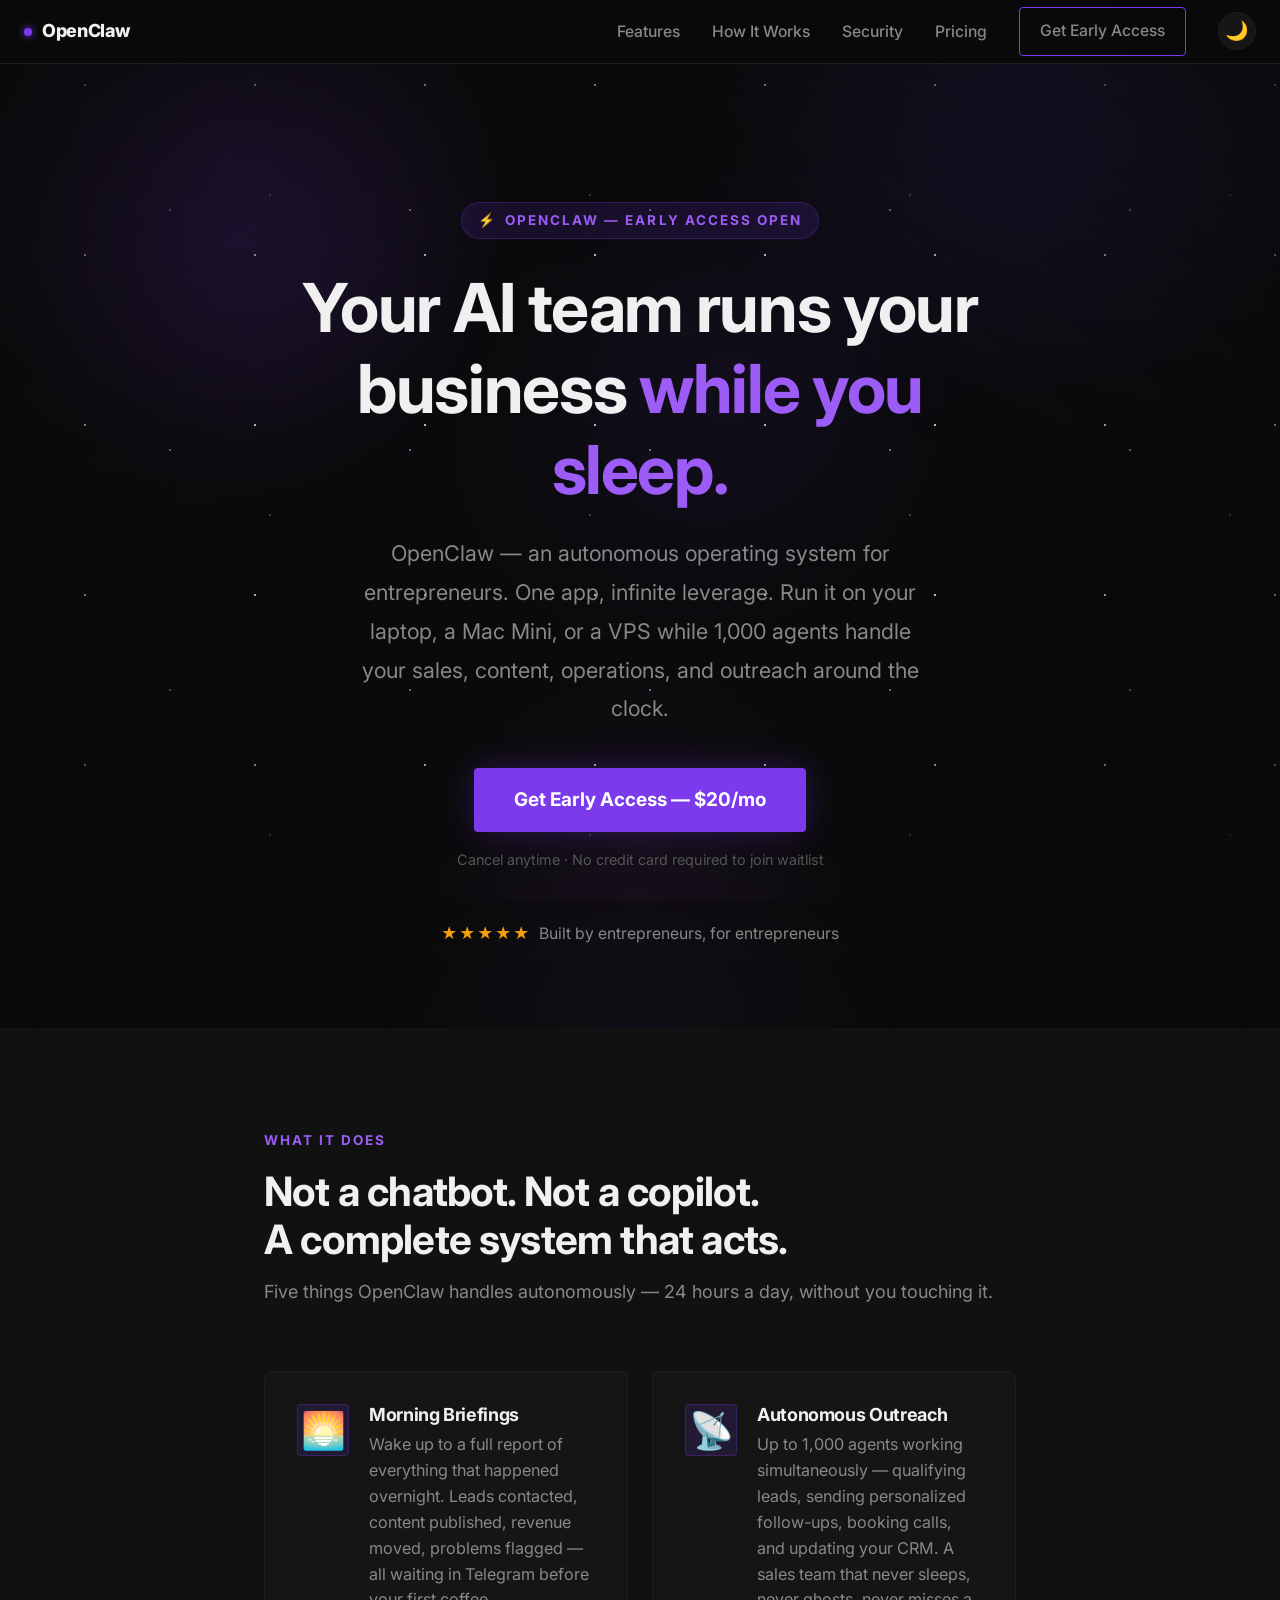
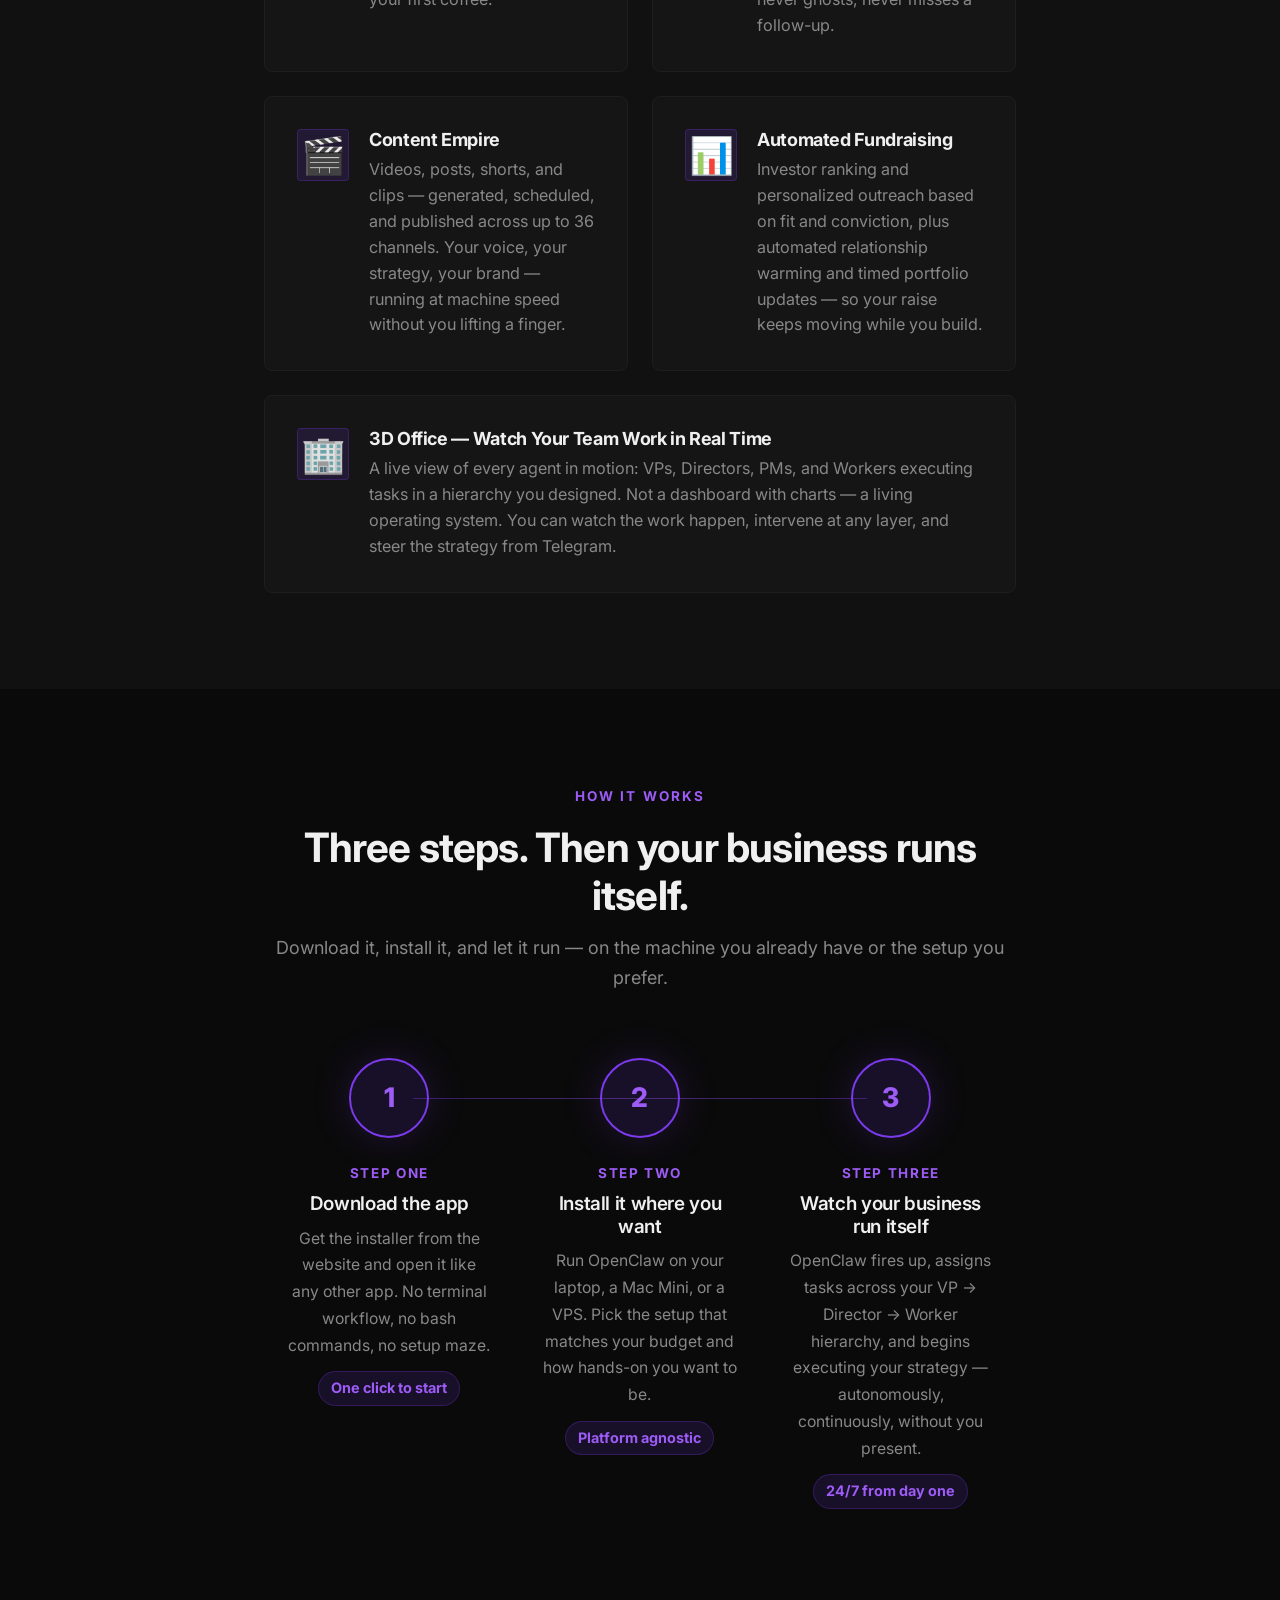
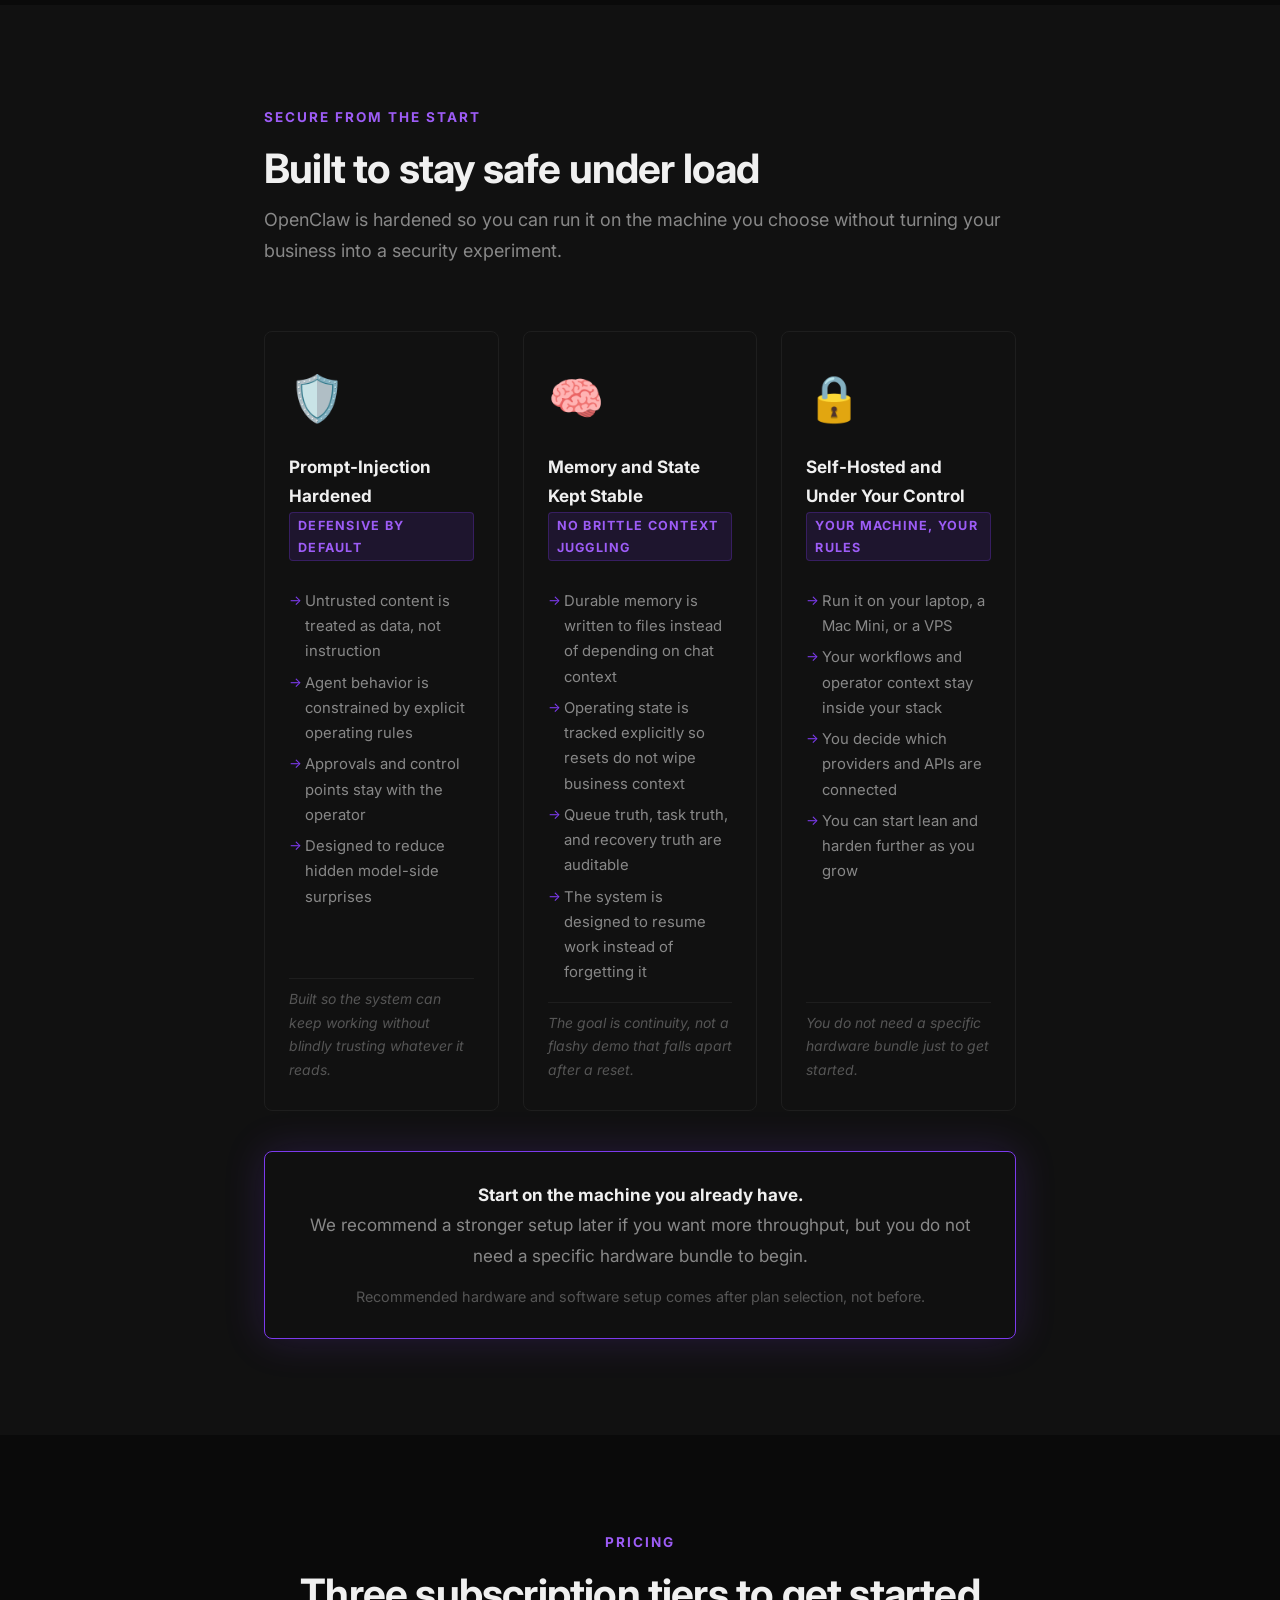
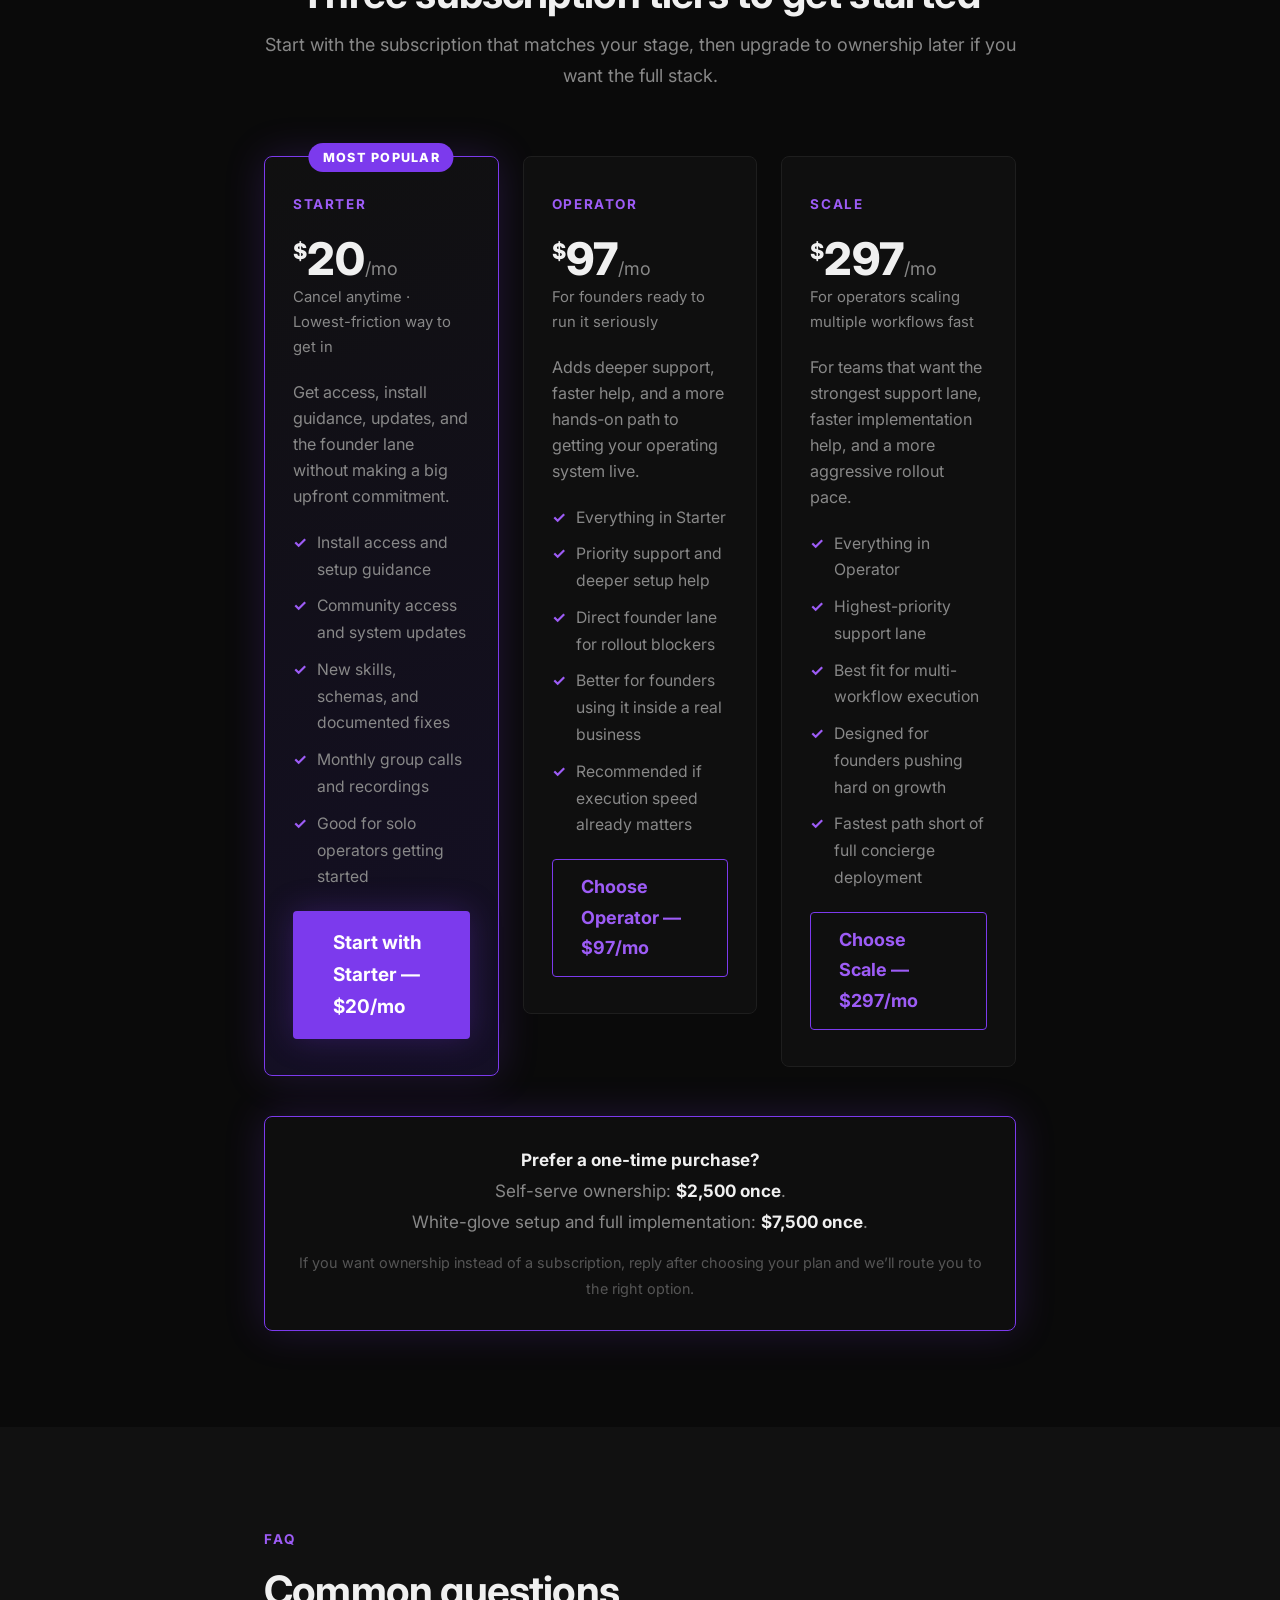
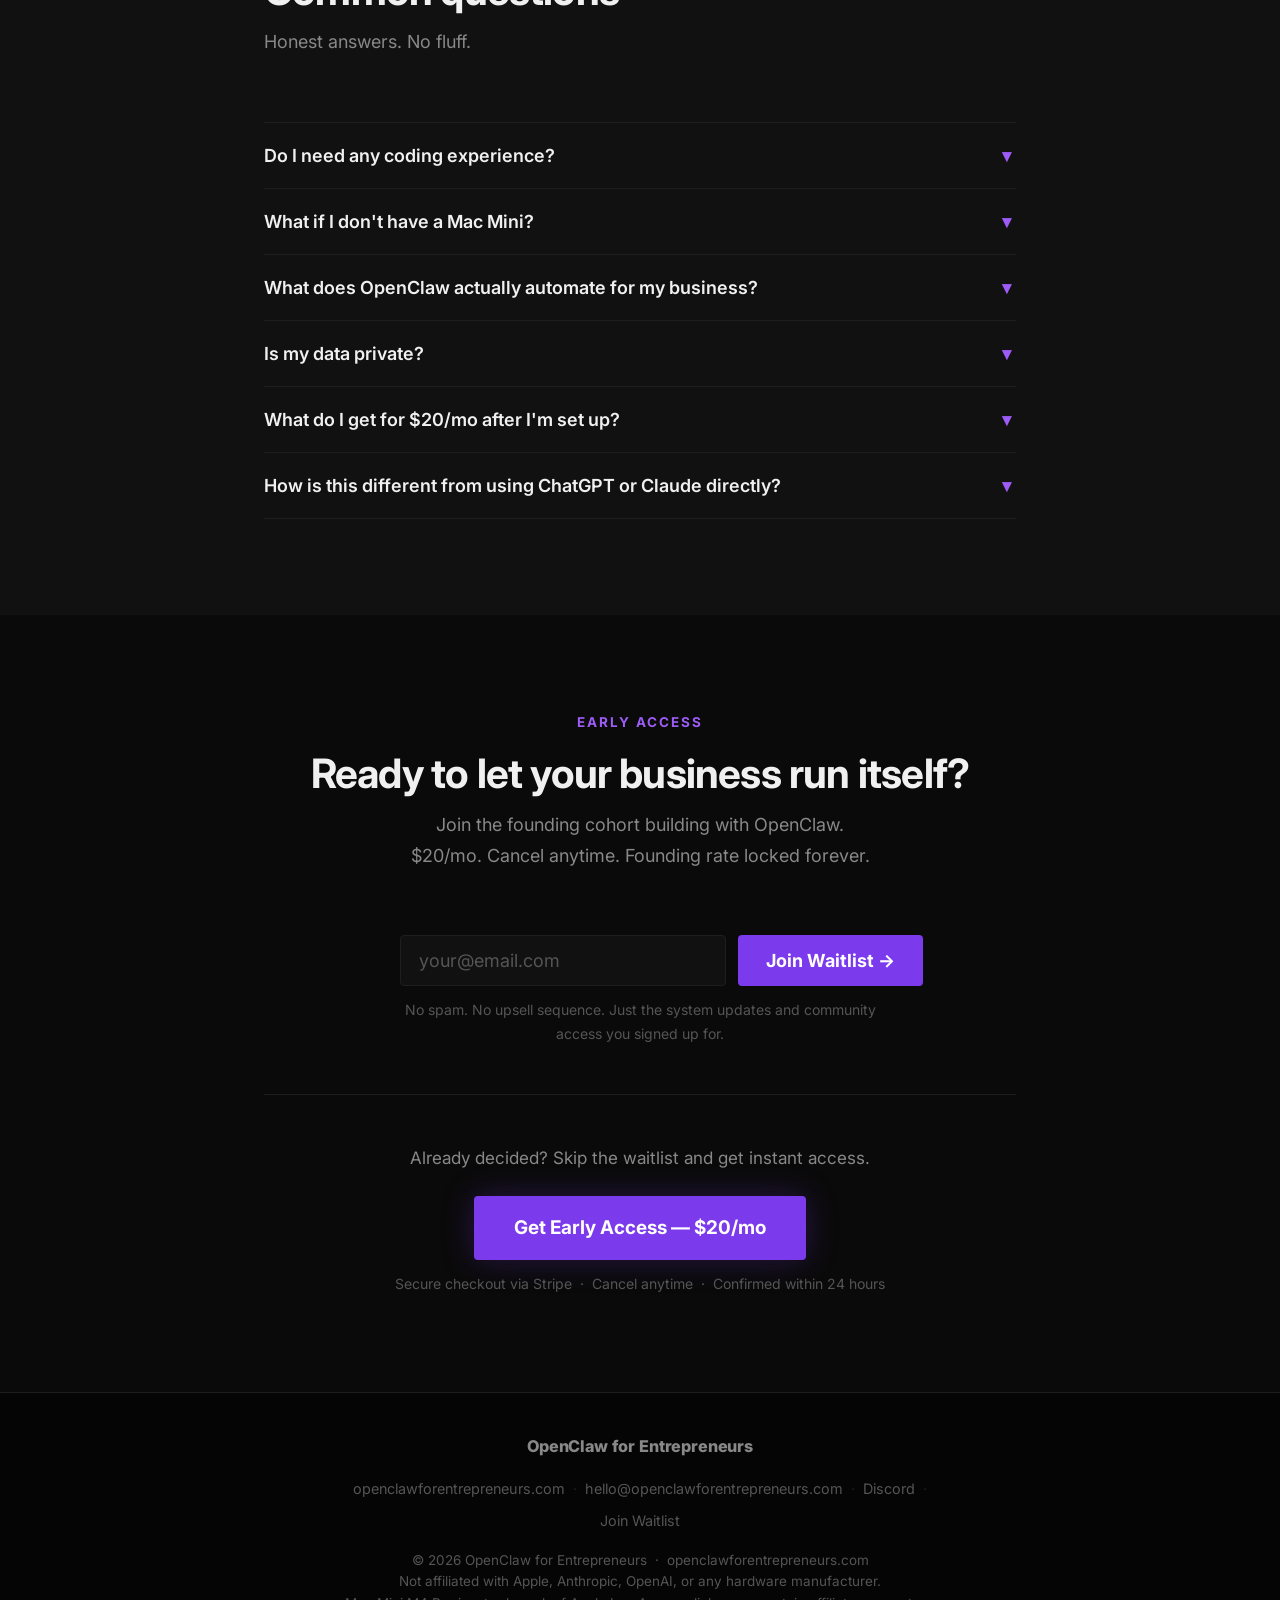
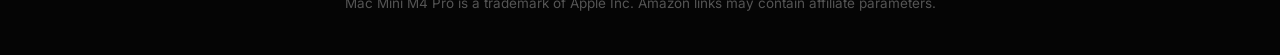
==== commit b4ad9b48: "fix: distinct og/twitter title + description so link previews don't repeat the tagline" ====
--- a/index.html
+++ b/index.html
@@ -13,14 +13,14 @@
   <!-- Open Graph -->
   <meta property="og:type"        content="website" />
   <meta property="og:url"         content="https://openclawforentrepreneurs.com" />
-  <meta property="og:title"       content="OpenClaw for Entrepreneurs — Your AI Team Runs Your Business While You Sleep" />
-  <meta property="og:description" content="OpenClaw — an autonomous AI operating system for entrepreneurs. One app, infinite leverage. Run it on your laptop, a Mac Mini, or a VPS." />
+  <meta property="og:title"       content="OpenClaw for Entrepreneurs" />
+  <meta property="og:description" content="500+ autonomous AI agents running your sales, outreach, research, and operations — 24/7 on your laptop, Mac Mini, or VPS. Free during beta." />
   <meta property="og:image"       content="https://openclawforentrepreneurs.com/og-image.png" />
 
   <!-- Twitter Card -->
   <meta name="twitter:card"        content="summary_large_image" />
-  <meta name="twitter:title"       content="Your AI team runs your business while you sleep." />
-  <meta name="twitter:description" content="OpenClaw. One app. 1,000 agents working for you, 24/7 on your laptop, Mac Mini, or VPS." />
+  <meta name="twitter:title"       content="OpenClaw for Entrepreneurs" />
+  <meta name="twitter:description" content="500+ autonomous AI agents for sales, outreach, research, and ops — running 24/7 while you sleep. Free during beta." />
   <meta name="twitter:image"       content="https://openclawforentrepreneurs.com/og-image.png" />
 
   <!-- Google Fonts (only external dependency) -->
--- a/styles.css
+++ b/styles.css
@@ -86,7 +86,7 @@
 .section--surface {
   background-color: #111111;
   backdrop-filter: none;
-  -webkit-backdrop-filter: blur(2px);
+  -webkit-backdrop-filter: none;
   transition: background-color 3.5s cubic-bezier(0.4, 0, 0.2, 1);
 }
 
@@ -221,10 +221,10 @@
   position: relative;
   min-height: 100vh;
   display: flex;
-  align-items: center;
+  align-items: flex-start;
   justify-content: center;
   text-align: center;
-  padding: 100px 24px 80px;
+  padding: 138px 24px 80px;
   overflow: hidden;
 }
 
@@ -908,7 +908,7 @@
 @media (max-width: 640px) {
   .nav__links { display: none; }
 
-  .hero { padding: 90px 20px 60px; }
+  .hero { padding: 70px 20px 60px; }
 
   .steps {
     grid-template-columns: 1fr;
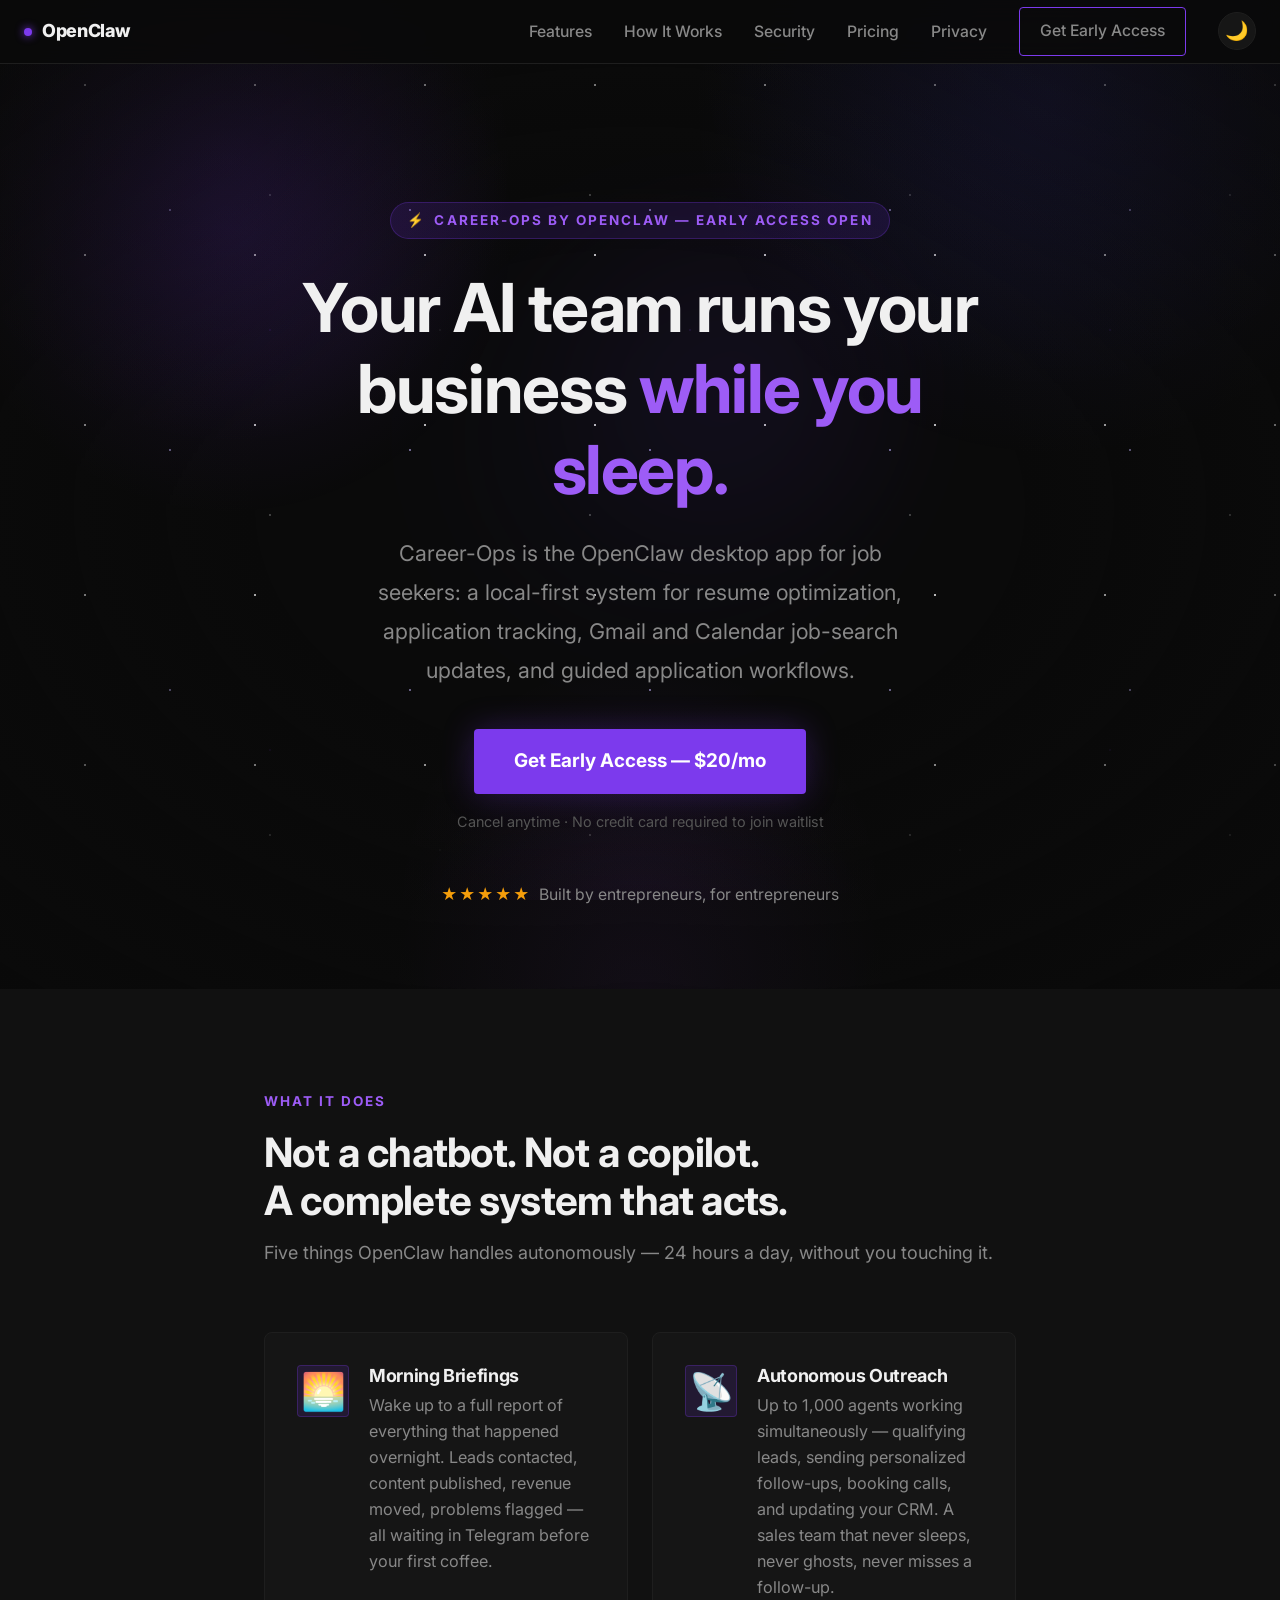
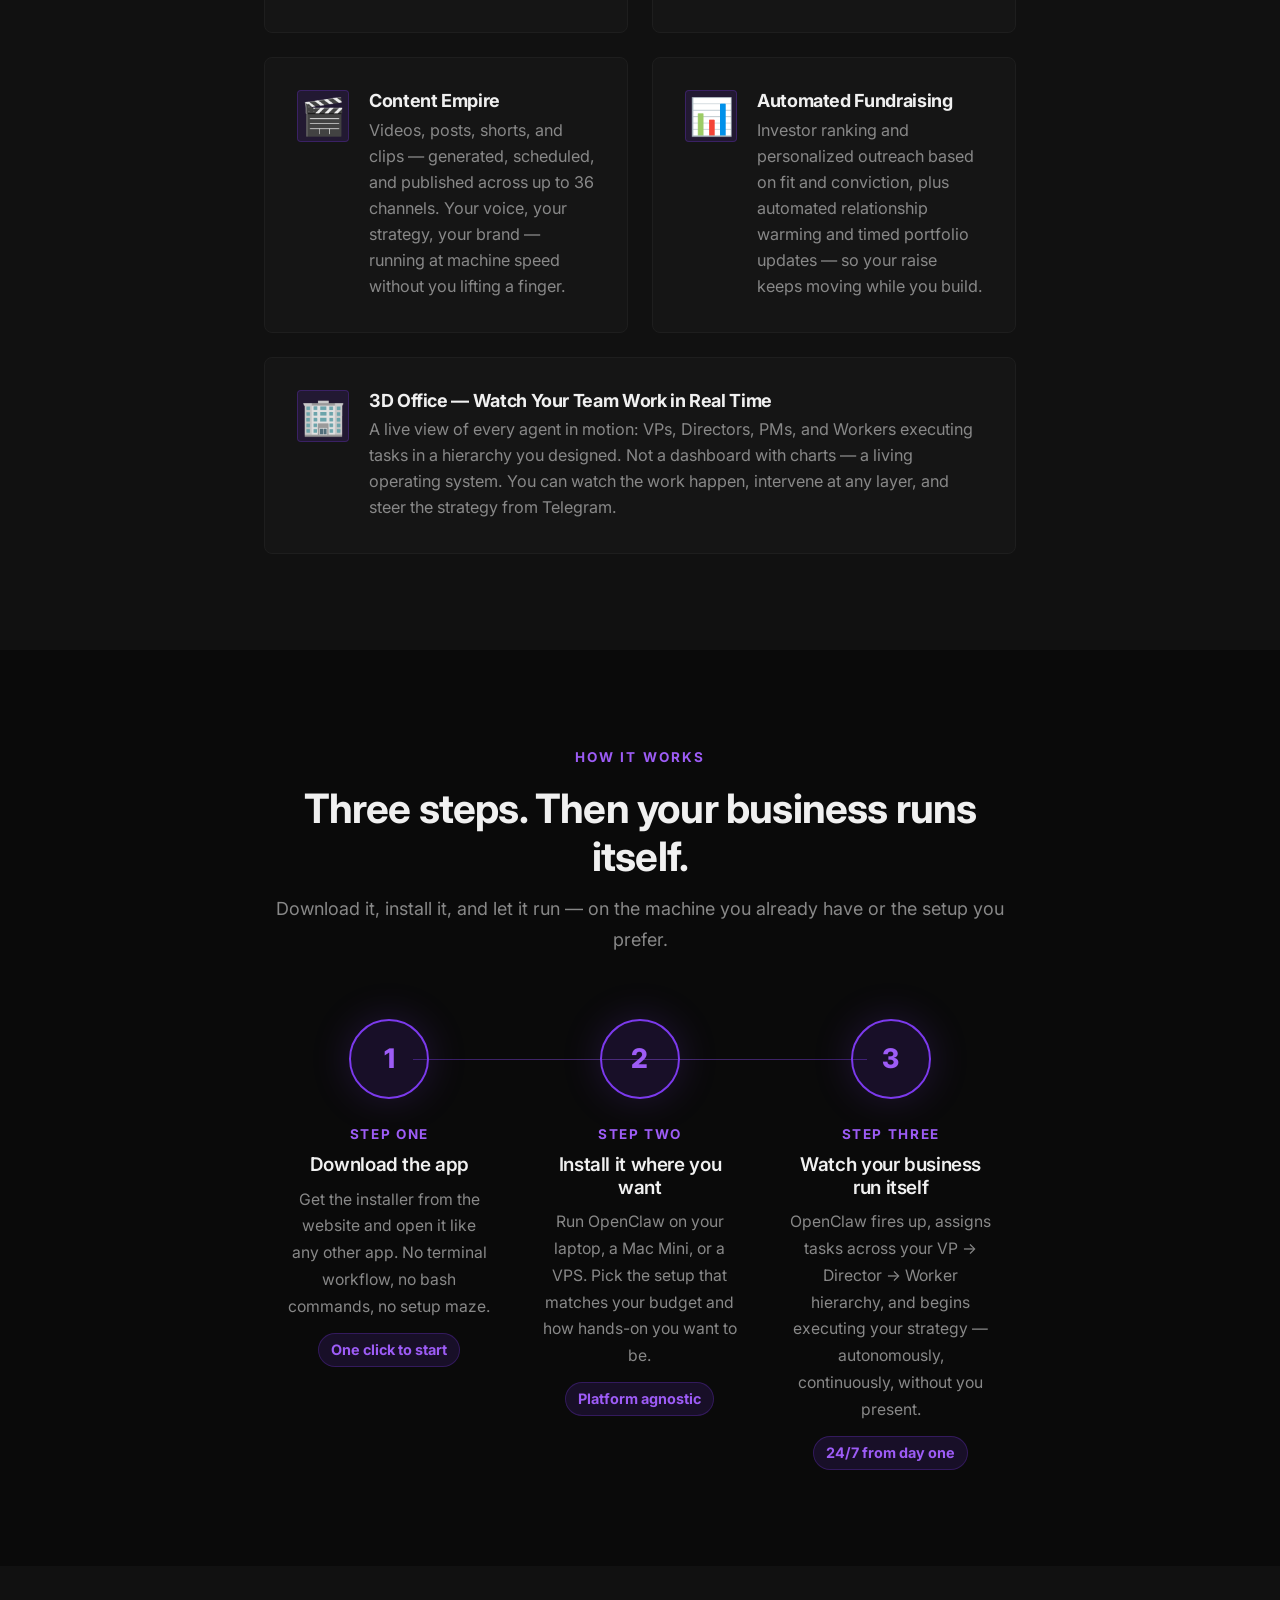
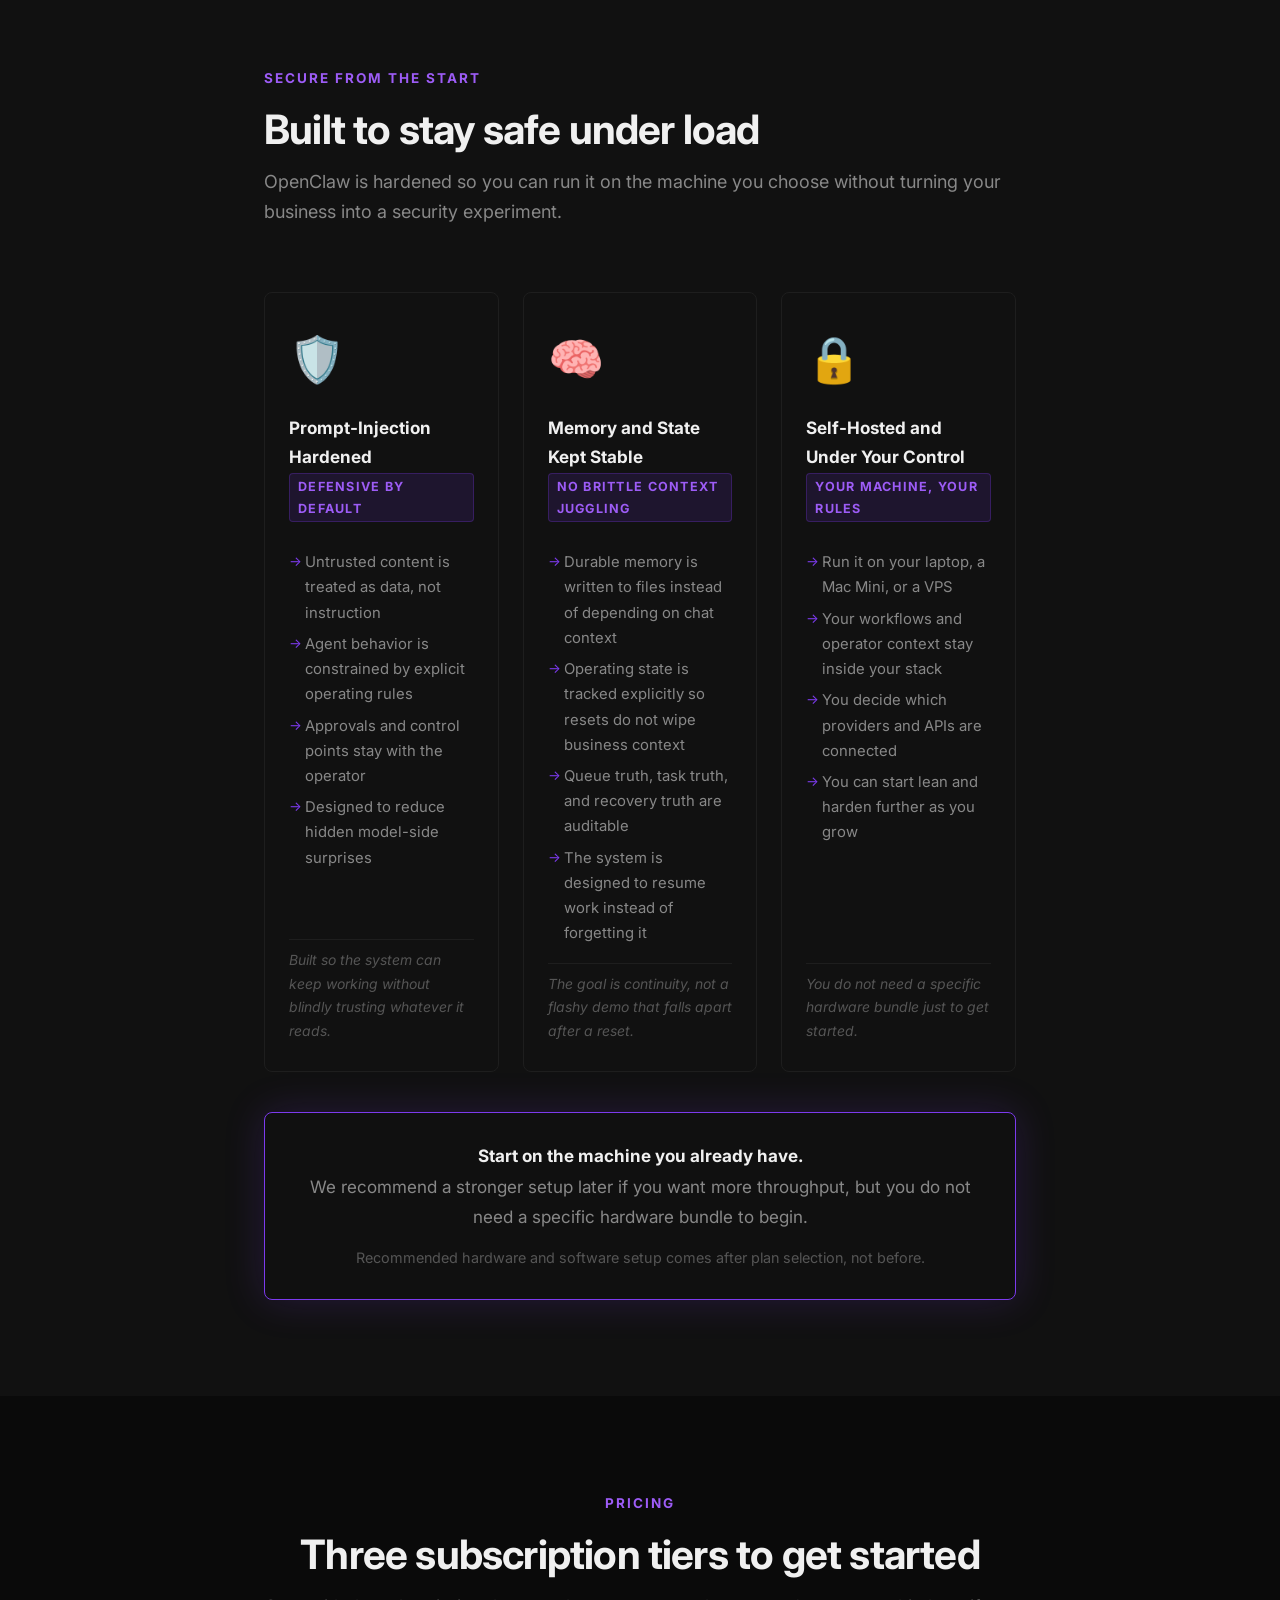
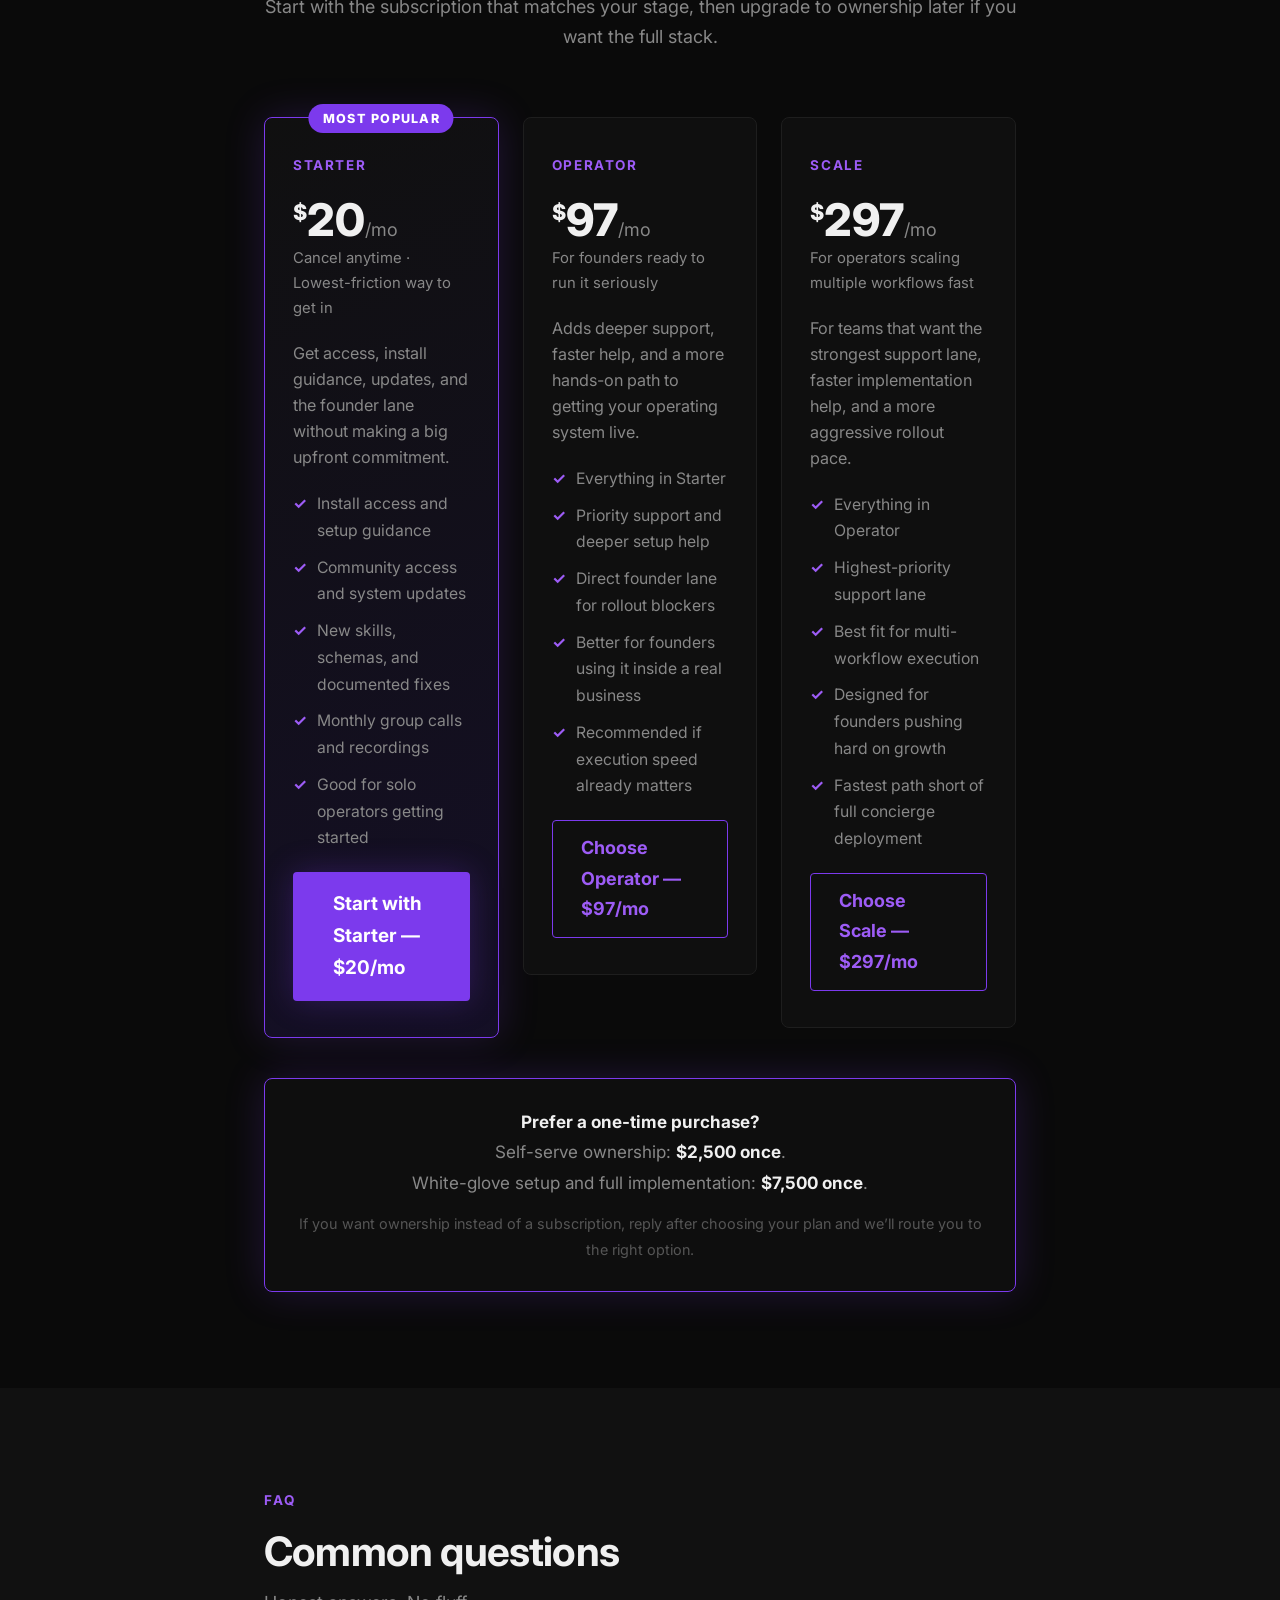
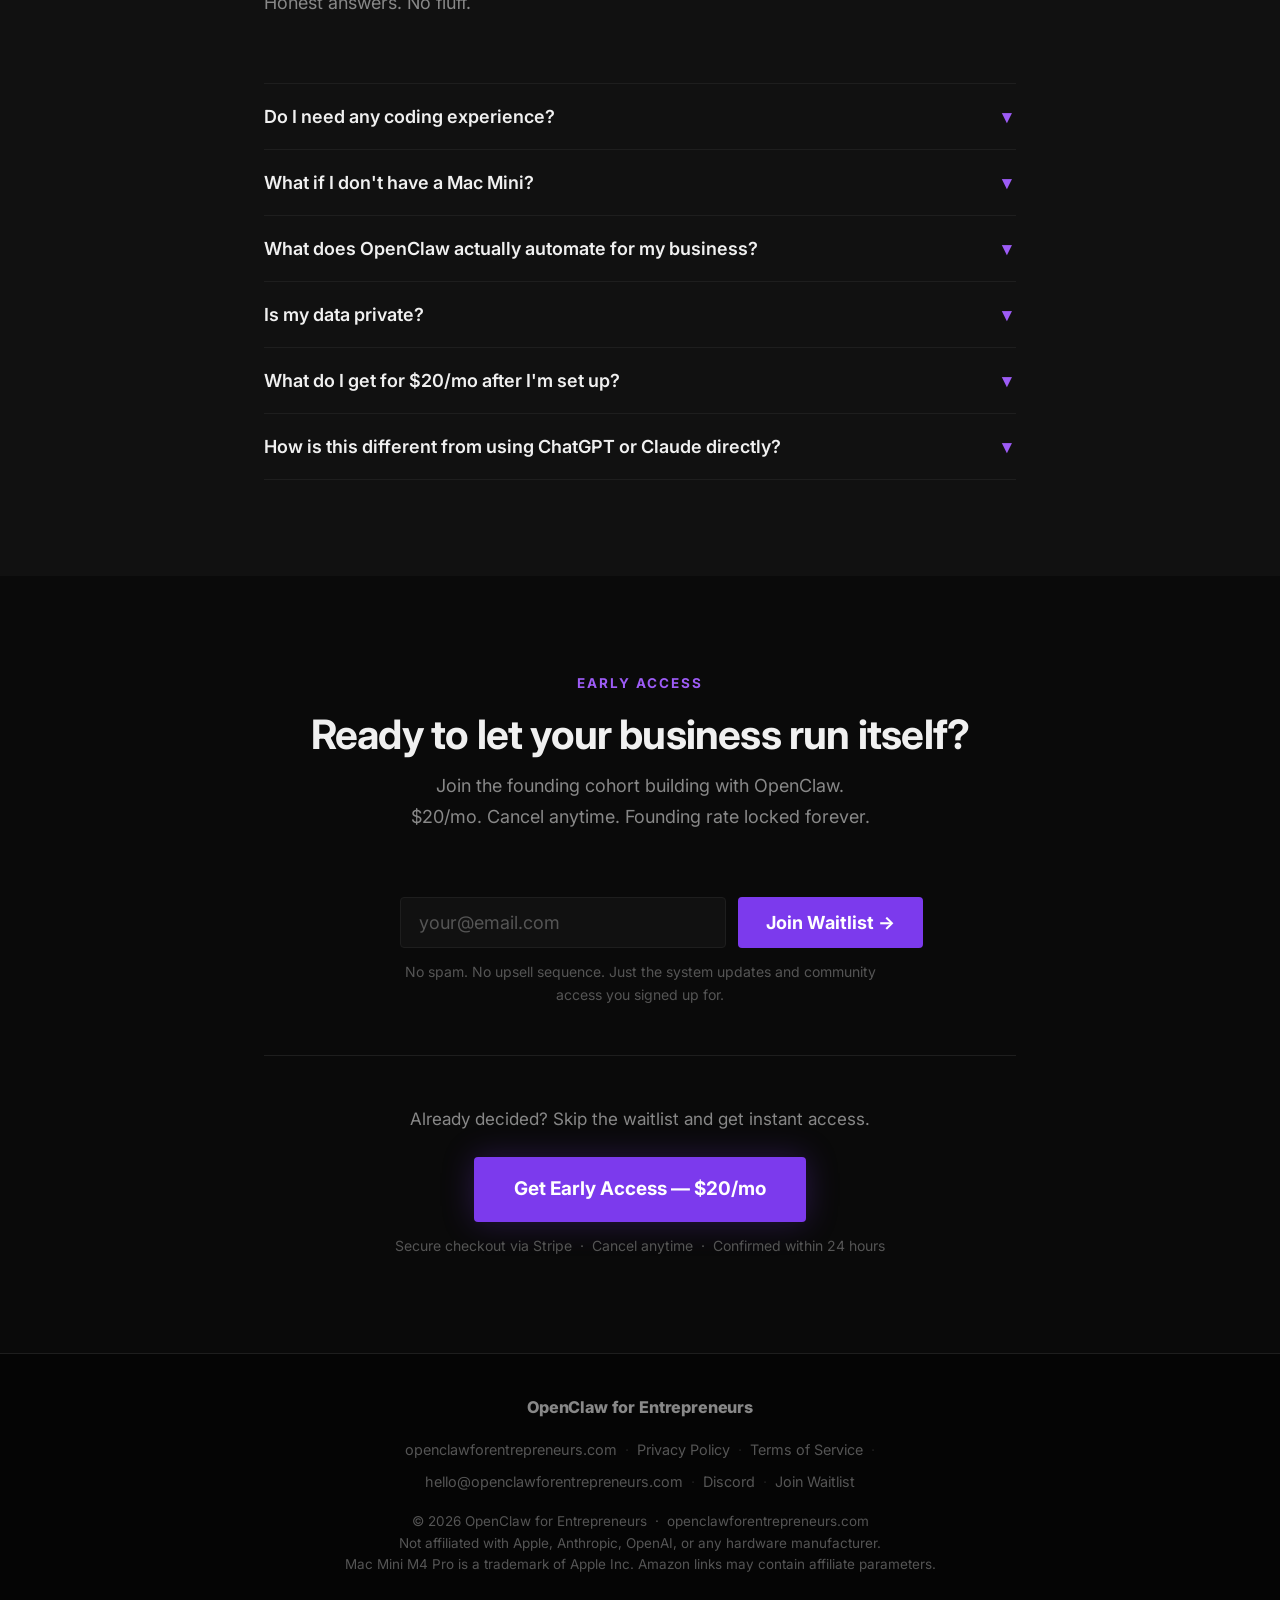
==== commit 6807ddab: "fix: align homepage with Career-Ops OAuth branding" ====
--- a/index.html
+++ b/index.html
@@ -3,25 +3,29 @@
 <head>
   <meta charset="UTF-8" />
   <meta name="viewport" content="width=device-width, initial-scale=1.0" />
-  <title>OpenClaw for Entrepreneurs — Your AI Team Runs Your Business While You Sleep</title>
+  <title>Career-Ops by OpenClaw — AI Job Search Desktop App</title>
 
   <!-- SEO -->
-  <meta name="description" content="OpenClaw — an autonomous AI operating system for entrepreneurs. One app, infinite leverage. Run it on your laptop, a Mac Mini, or a VPS while your business keeps moving 24/7." />
+  <meta name="description" content="Career-Ops is the OpenClaw desktop app for job seekers: local-first job search automation, resume optimization, Gmail and Calendar tracking, and application workflow support." />
   <meta name="robots" content="index, follow" />
   <link rel="canonical" href="https://openclawforentrepreneurs.com" />
 
   <!-- Open Graph -->
   <meta property="og:type"        content="website" />
   <meta property="og:url"         content="https://openclawforentrepreneurs.com" />
-  <meta property="og:title"       content="OpenClaw for Entrepreneurs" />
-  <meta property="og:description" content="500+ autonomous AI agents running your sales, outreach, research, and operations — 24/7 on your laptop, Mac Mini, or VPS. Free during beta." />
+  <meta property="og:title"       content="Career-Ops by OpenClaw" />
+  <meta property="og:description" content="A local-first desktop app for job seekers: resume optimization, application tracking, Gmail and Calendar job-search updates, and workflow automation." />
   <meta property="og:image"       content="https://openclawforentrepreneurs.com/og-image.png" />
+  <meta property="og:image:width" content="1200" />
+  <meta property="og:image:height" content="630" />
+  <meta property="og:image:alt"   content="OpenClaw for Entrepreneurs AI operations command center preview" />
 
   <!-- Twitter Card -->
   <meta name="twitter:card"        content="summary_large_image" />
-  <meta name="twitter:title"       content="OpenClaw for Entrepreneurs" />
-  <meta name="twitter:description" content="500+ autonomous AI agents for sales, outreach, research, and ops — running 24/7 while you sleep. Free during beta." />
+  <meta name="twitter:title"       content="Career-Ops by OpenClaw" />
+  <meta name="twitter:description" content="A local-first desktop app for job seekers: resume optimization, application tracking, Gmail and Calendar job-search updates, and workflow automation." />
   <meta name="twitter:image"       content="https://openclawforentrepreneurs.com/og-image.png" />
+  <meta name="twitter:image:alt"   content="OpenClaw for Entrepreneurs AI operations command center preview" />
 
   <!-- Google Fonts (only external dependency) -->
   <link rel="preconnect" href="https://fonts.googleapis.com" />
@@ -61,6 +65,7 @@
     <li><a href="#how-it-works">How It Works</a></li>
     <li><a href="#security">Security</a></li>
     <li><a href="#pricing">Pricing</a></li>
+    <li><a href="privacy.html">Privacy</a></li>
     <li><a href="#waitlist" class="btn btn--secondary btn--sm">Get Early Access</a></li>
     <li>
       <button class="theme-toggle" id="theme-toggle" aria-label="Toggle day/night mode" title="Toggle day/night">
@@ -80,7 +85,7 @@
 
     <div class="hero__eyebrow">
       <span>⚡</span>
-      OpenClaw — Early Access Open
+      Career-Ops by OpenClaw — Early Access Open
     </div>
 
     <h1 class="hero__headline">
@@ -89,9 +94,9 @@
     </h1>
 
     <p class="hero__sub">
-      OpenClaw — an autonomous operating system for entrepreneurs.
-      One app, infinite leverage. Run it on your laptop, a Mac Mini, or a VPS while
-      1,000 agents handle your sales, content, operations, and outreach around the clock.
+      Career-Ops is the OpenClaw desktop app for job seekers: a local-first system
+      for resume optimization, application tracking, Gmail and Calendar job-search
+      updates, and guided application workflows.
     </p>
 
     <div class="hero__cta-group">
@@ -599,6 +604,10 @@
 
     <div class="footer__links">
       <a href="https://openclawforentrepreneurs.com">openclawforentrepreneurs.com</a>
+      <span class="footer__sep">·</span>
+      <a href="privacy.html">Privacy Policy</a>
+      <span class="footer__sep">·</span>
+      <a href="terms.html">Terms of Service</a>
       <span class="footer__sep">·</span>
       <a href="mailto:hello@openclawforentrepreneurs.com">hello@openclawforentrepreneurs.com</a>
       <span class="footer__sep">·</span>
@@ -878,4 +887,4 @@
 }());
 </script>
 
-</body>+</body>
